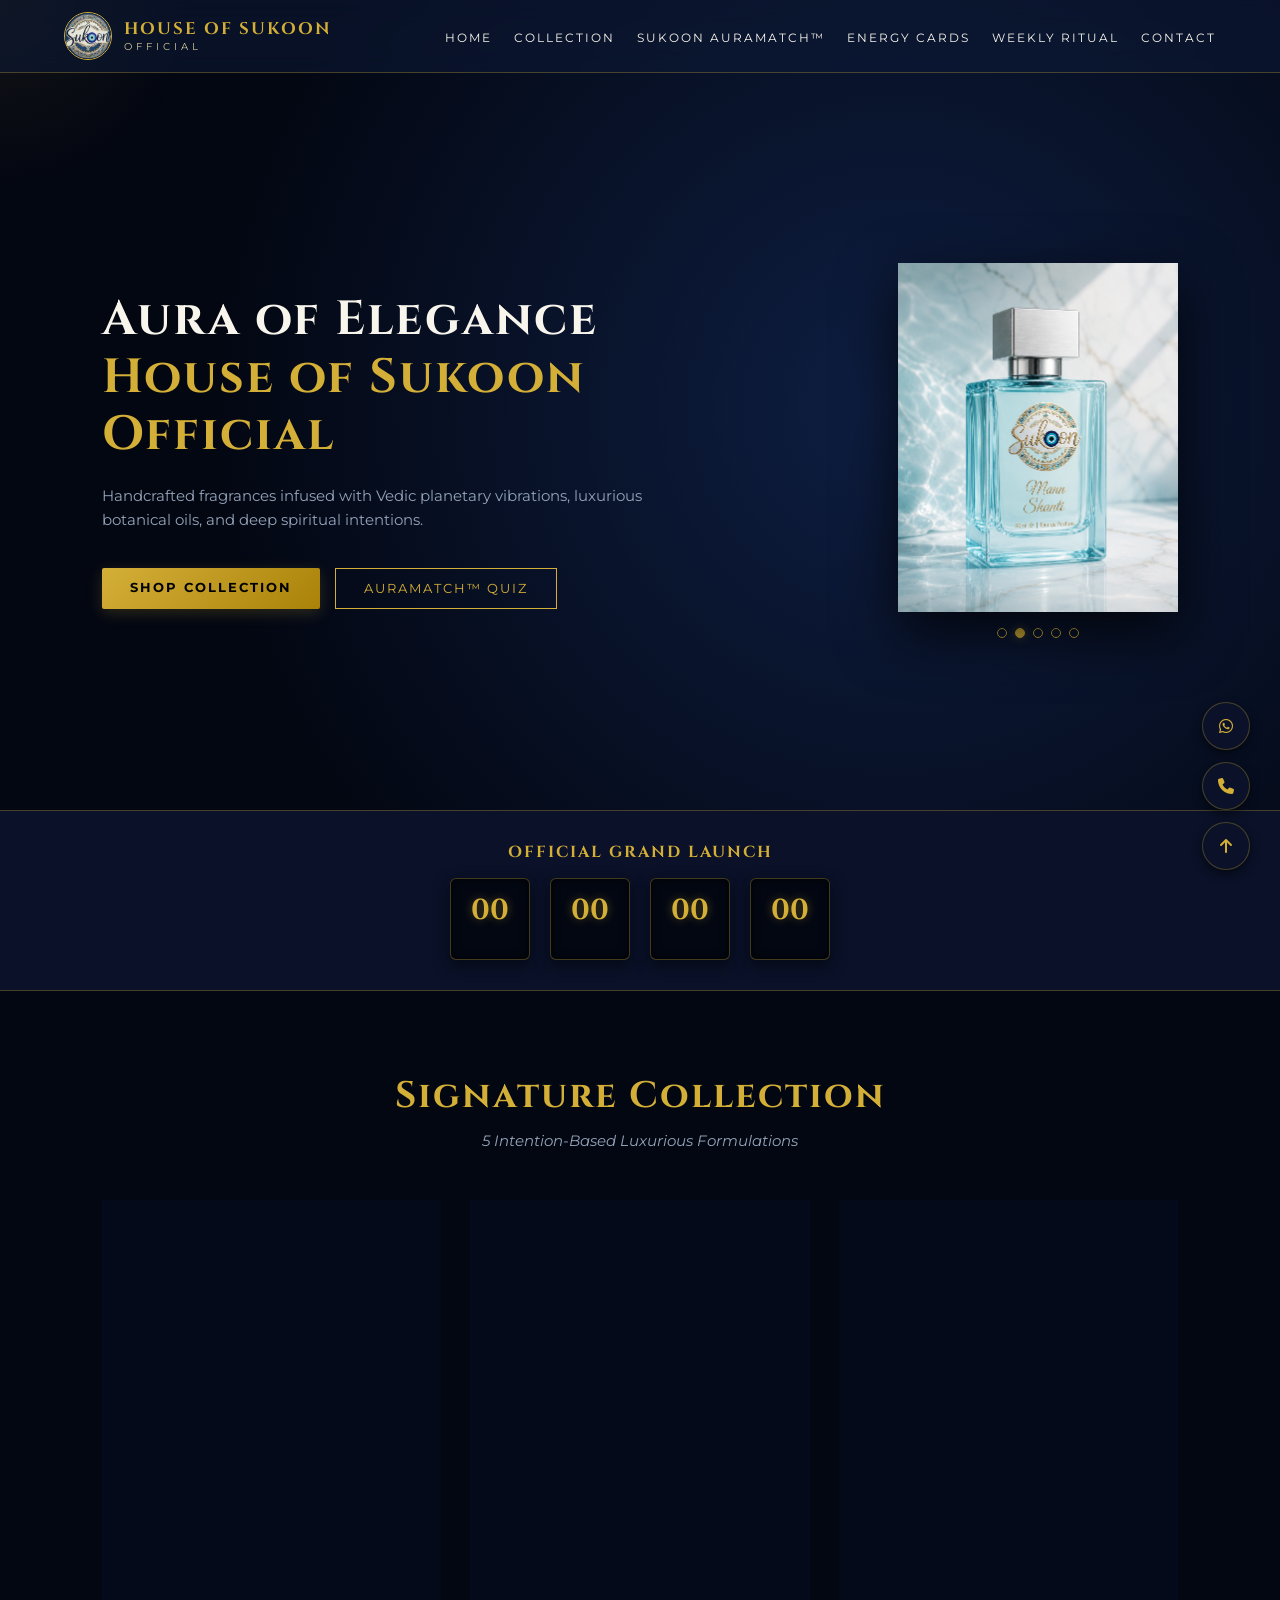
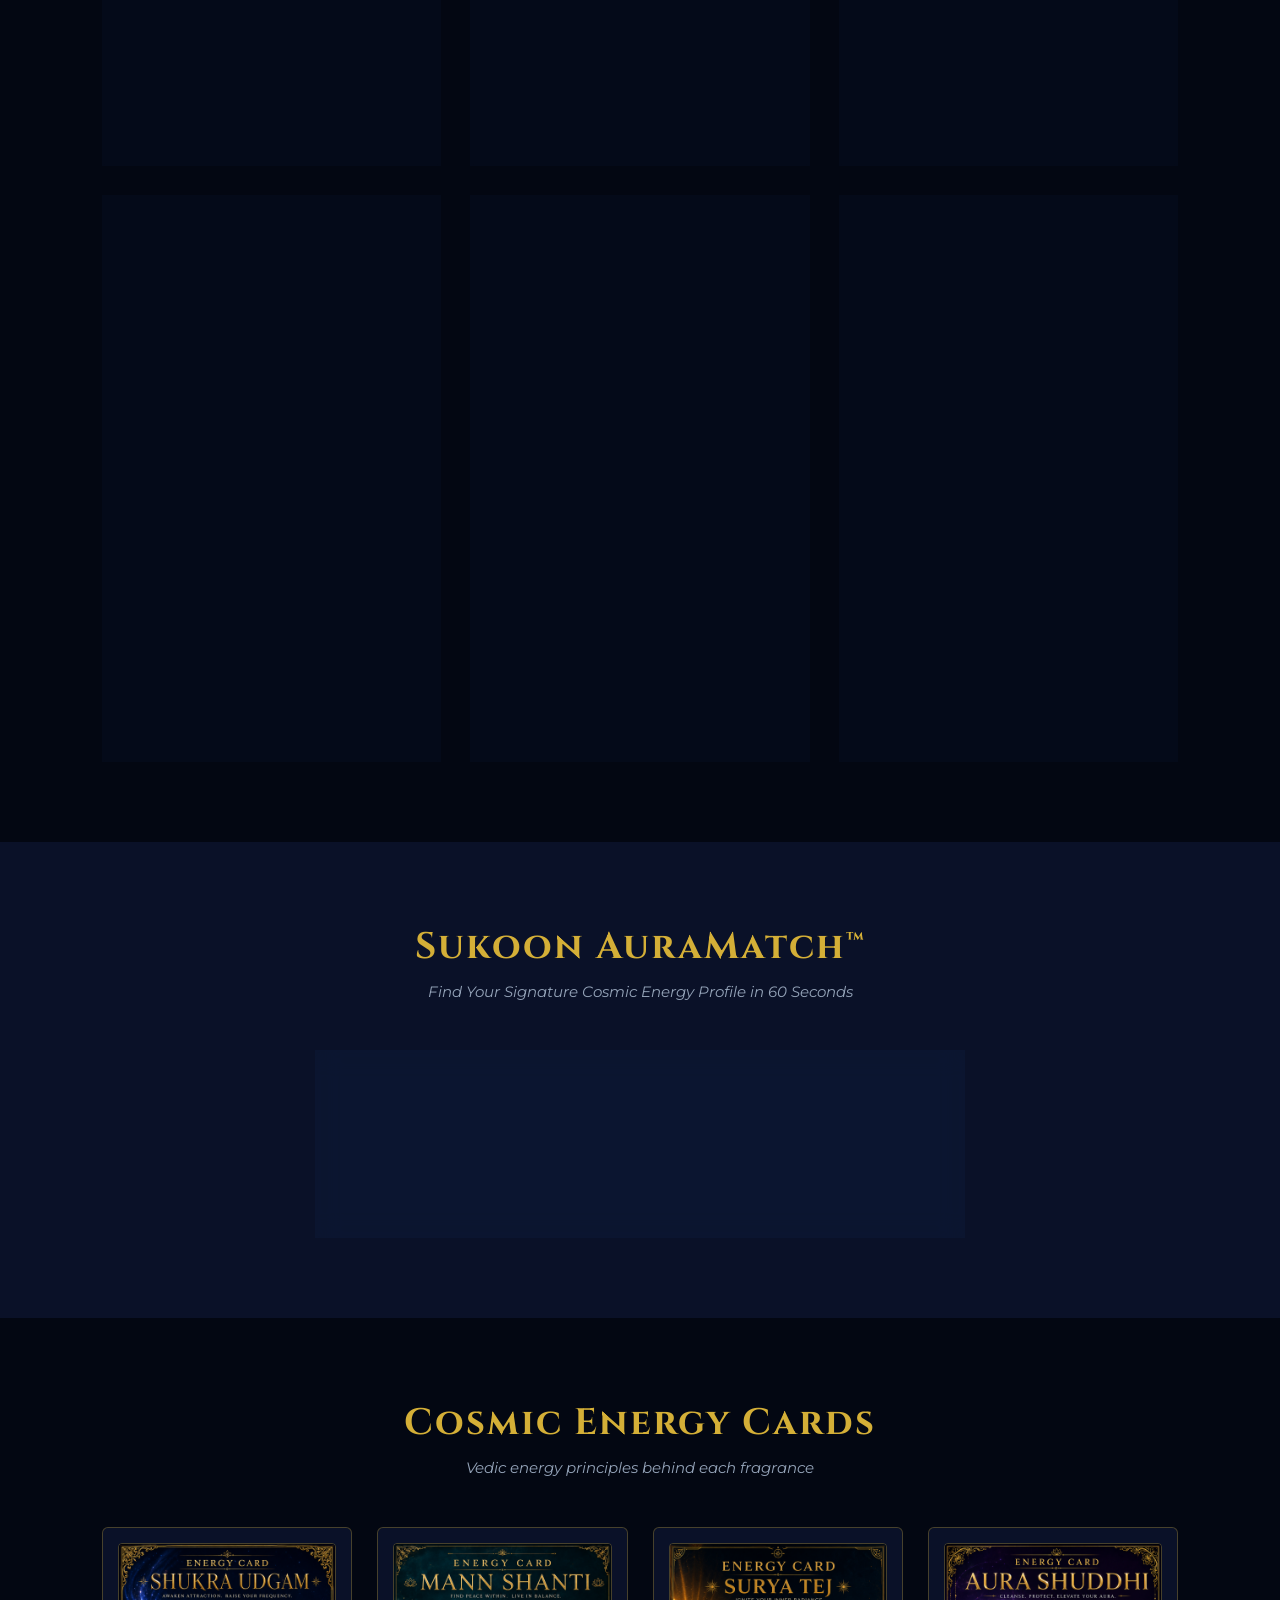
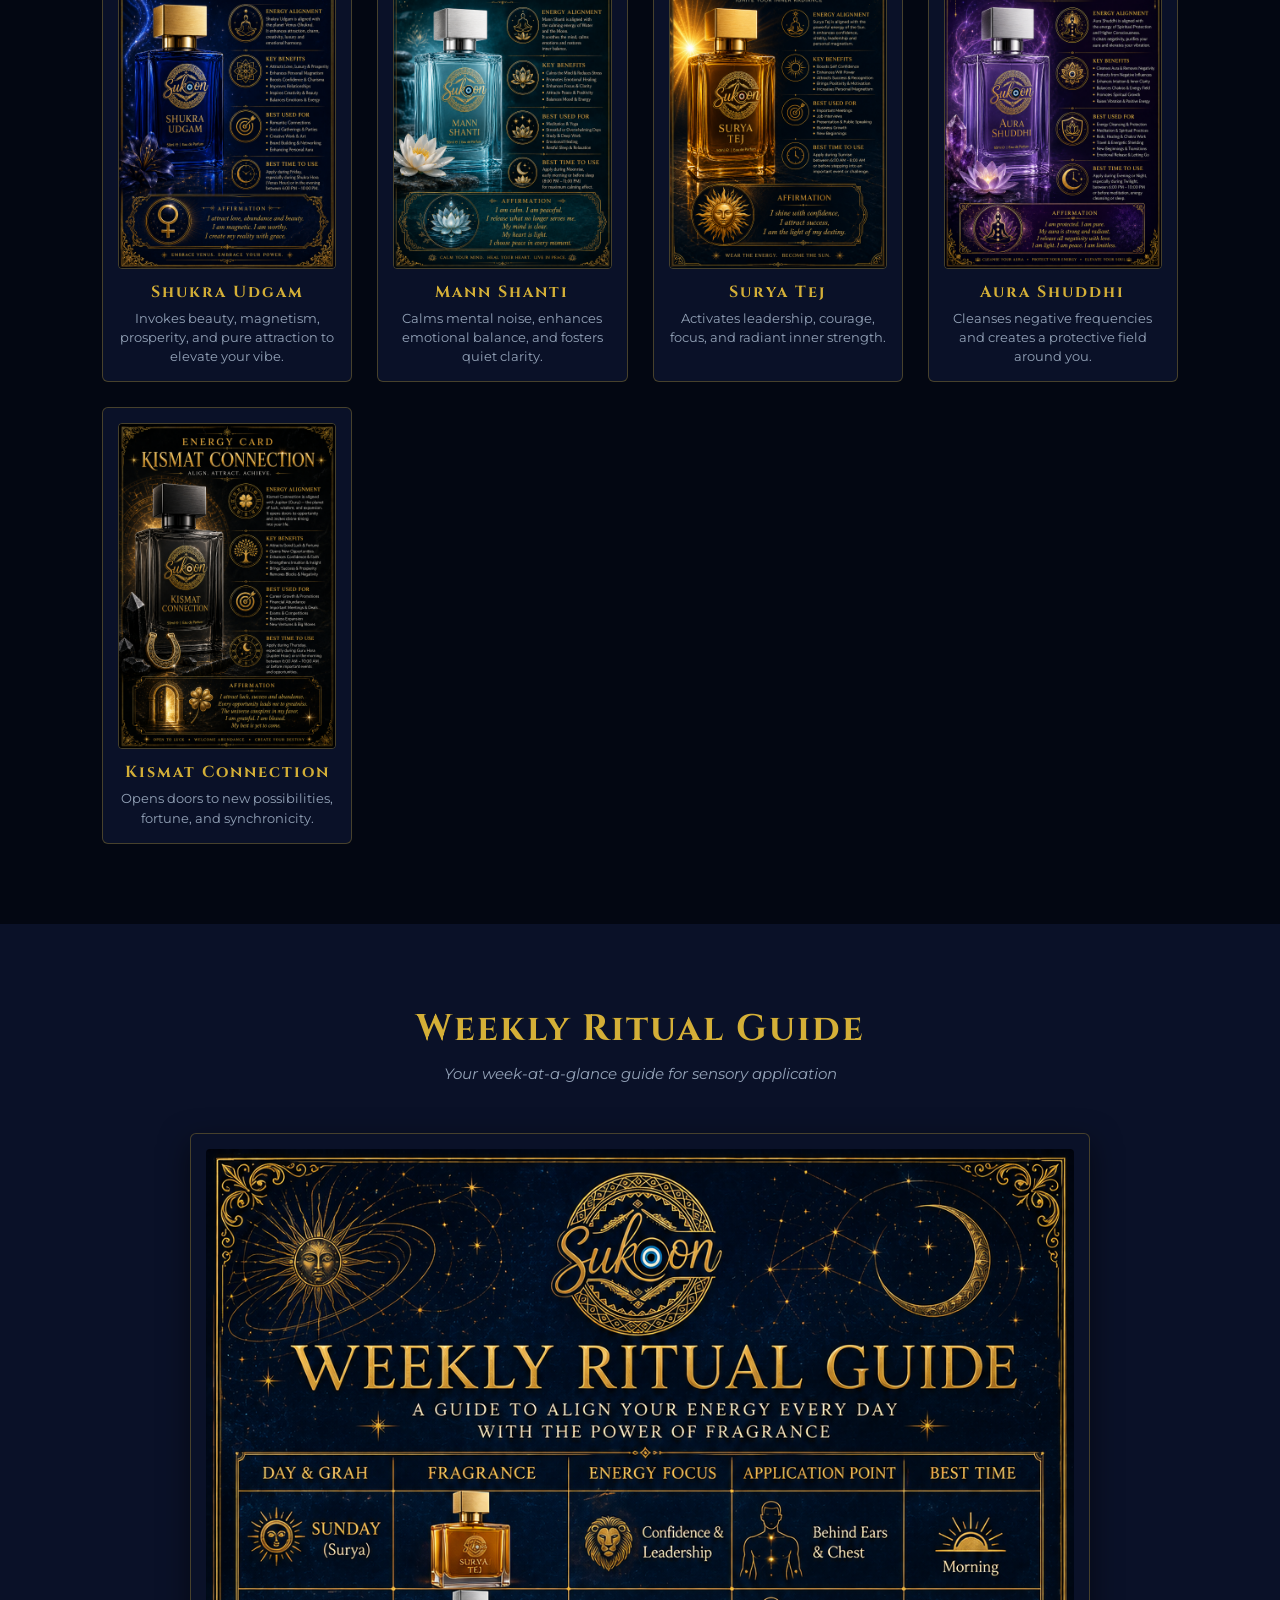
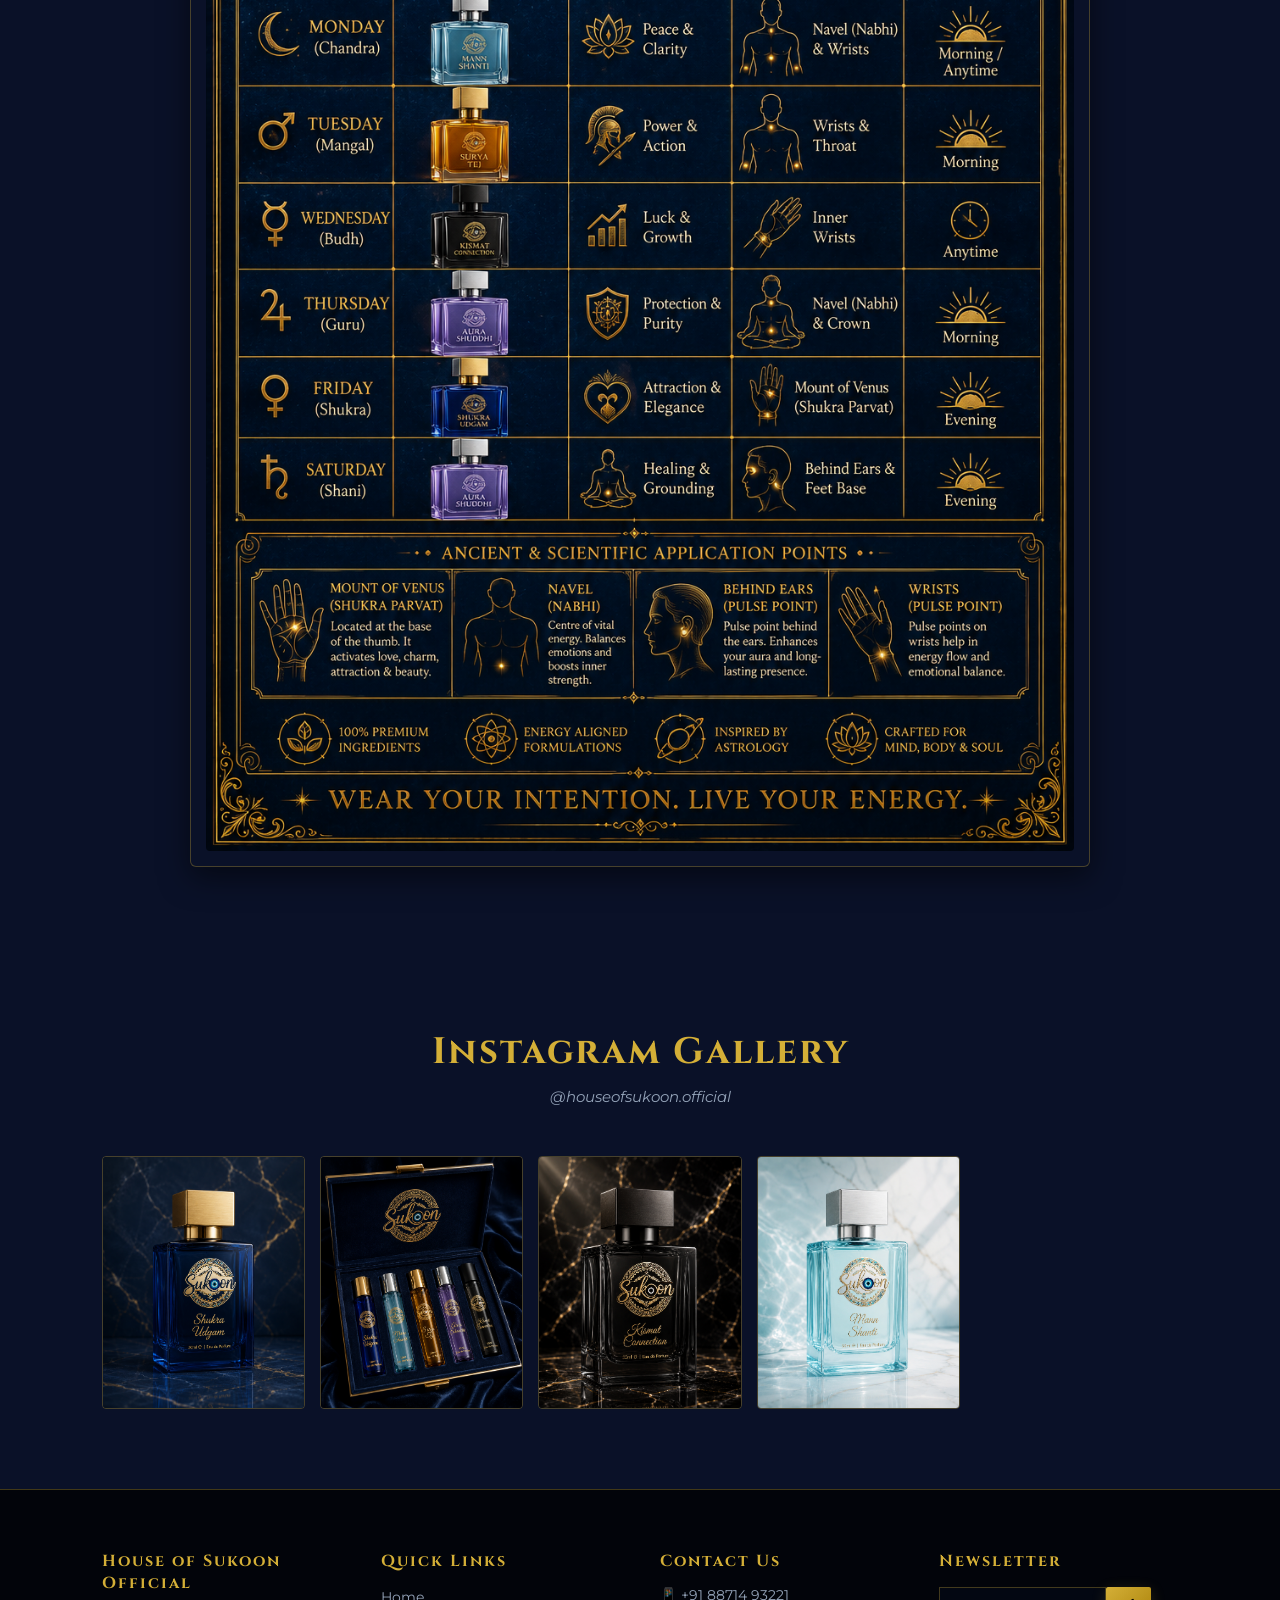
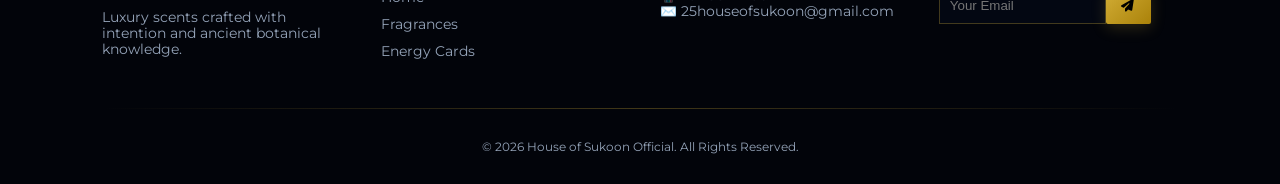
==== index.html @ 83b3a335 "Update fmt.Println output from 'Hello' to 'Goodbye'" ====
<!DOCTYPE html>
<html lang="en">
<head>
    <meta charset="UTF-8">
    <meta name="viewport" content="width=device-width, initial-scale=1.0">
    <title>House of Sukoon Official | Luxury Ancient Perfumery</title>
    
    <!-- SEO & Meta Tags -->
    <meta name="description" content="Discover House of Sukoon Official's luxury handcrafted fragrances inspired by ancient wisdom and planetary energies.">
    <meta name="keywords" content="Luxury Perfume, House of Sukoon Official, Energy Fragrances, Attar, Premium Scents">
    <meta property="og:title" content="House of Sukoon Official | Premium Perfumes">
    <meta property="og:description" content="Elevate your sensory experience with intention-based luxury fragrances.">
    <meta property="og:image" content="logo.jpg">

    <!-- Google Fonts & FontAwesome -->
    <link href="https://fonts.googleapis.com/css2?family=Cinzel:wght@400;600;700;900&family=Montserrat:wght@300;400;500;600;700&display=swap" rel="stylesheet">
    <link rel="stylesheet" href="https://cdnjs.cloudflare.com/ajax/libs/font-awesome/6.4.0/css/all.min.css">

    <style>
        :root {
            --bg-deep: #030712;
            --bg-surface: #0a1128;
            --bg-glass: rgba(14, 26, 56, 0.55);
            --gold-primary: #d4af37;
            --gold-light: #f3e5ab;
            --gold-glow: rgba(212, 175, 55, 0.4);
            --border-gold: rgba(212, 175, 55, 0.3);
            --text-light: #f8f5ec;
            --text-muted: #94a3b8;
        }

        /* Base Settings */
        * { margin: 0; padding: 0; box-sizing: border-box; scroll-behavior: smooth; }

        body {
            background-color: var(--bg-deep);
            color: var(--text-light);
            font-family: 'Montserrat', sans-serif;
            overflow-x: hidden;
        }

        /* Mouse Glow Follower */
        .mouse-glow { position: fixed; width: 400px; height: 400px; background: radial-gradient(circle, rgba(212, 175, 55, 0.08) 0%, transparent 70%); pointer-events: none; transform: translate(-50%, -50%); z-index: 1; }

        /* Scroll Progress Bar */
        #scroll-progress { position: fixed; top: 0; left: 0; height: 3px; background: linear-gradient(90deg, var(--gold-primary), var(--gold-light)); z-index: 10000; width: 0%; }

        /* Typography */
        h1, h2, h3, h4, .serif { font-family: 'Cinzel', serif; letter-spacing: 2px; }

        /* Preloader */
        #loader { position: fixed; inset: 0; background: var(--bg-deep); z-index: 100000; display: flex; flex-direction: column; justify-content: center; align-items: center; transition: opacity 0.8s ease, visibility 0.8s; }
        .loader-spin { width: 60px; height: 60px; border: 2px solid var(--border-gold); border-top: 2px solid var(--gold-primary); border-radius: 50%; animation: spin 1s linear infinite; }
        @keyframes spin { 100% { transform: rotate(360deg); } }

        /* Header & Navigation */
        header { position: fixed; top: 0; width: 100%; z-index: 1000; background: var(--bg-glass); backdrop-filter: blur(12px); border-bottom: 1px solid var(--border-gold); padding: 12px 5%; display: flex; justify-content: space-between; align-items: center; transition: 0.3s; }
        .logo-container { display: flex; align-items: center; gap: 12px; }
        .logo-img { width: 48px; height: 48px; border-radius: 50%; border: 1px solid var(--gold-primary); object-fit: cover; }
        .brand-text-box { display: flex; flex-direction: column; }
        .brand-title { font-size: 1.05rem; color: var(--gold-primary); line-height: 1.1; font-weight: 700; }
        .brand-tag { font-size: 0.6rem; color: var(--gold-light); letter-spacing: 4px; text-transform: uppercase; opacity: 0.85; margin-top: 2px; }
        nav ul { display: flex; list-style: none; gap: 22px; }
        nav a { color: var(--text-light); text-decoration: none; font-size: 0.75rem; text-transform: uppercase; letter-spacing: 2px; transition: 0.3s; }
        nav a:hover { color: var(--gold-primary); text-shadow: 0 0 8px var(--gold-glow); }
        .hamburger { display: none; font-size: 1.5rem; color: var(--gold-primary); cursor: pointer; }

        /* Buttons */
        .btn-gold { background: linear-gradient(135deg, #d4af37 0%, #aa820a 100%); color: #000; padding: 12px 28px; font-size: 0.8rem; font-weight: 700; text-transform: uppercase; letter-spacing: 2px; border: none; border-radius: 2px; cursor: pointer; text-decoration: none; display: inline-block; transition: all 0.4s ease; box-shadow: 0 4px 15px rgba(212, 175, 55, 0.2); }
        .btn-gold:hover { transform: translateY(-3px); box-shadow: 0 6px 20px rgba(212, 175, 55, 0.5); background: linear-gradient(135deg, #f3e5ab 0%, #d4af37 100%); }
        .btn-outline { border: 1px solid var(--gold-primary); color: var(--gold-primary); padding: 12px 28px; font-size: 0.8rem; text-transform: uppercase; letter-spacing: 2px; text-decoration: none; display: inline-block; transition: 0.4s; background: transparent; }
        .btn-outline:hover { background: rgba(212, 175, 55, 0.1); box-shadow: 0 0 15px var(--gold-glow); }

        /* Hero Section */
        .hero { min-height: 90vh; display: flex; align-items: center; justify-content: space-between; padding: 130px 8% 40px; position: relative; background: radial-gradient(circle at 70% 50%, #0e1e42 0%, var(--bg-deep) 70%); overflow: hidden; }
        .hero-content { max-width: 550px; z-index: 2; }
        .hero-title { font-size: 3rem; line-height: 1.2; color: var(--text-light); margin-bottom: 20px; }
        .hero-title span { color: var(--gold-primary); display: block; }
        .hero-subtitle { color: var(--text-muted); margin-bottom: 35px; font-size: 0.95rem; line-height: 1.6; }
        .hero-btns { display: flex; gap: 15px; flex-wrap: wrap; }
        
        .hero-visual { position: relative; z-index: 2; display: flex; flex-direction: column; align-items: center; justify-content: center; }
        .hero-slider-wrapper { position: relative; width: 280px; height: 350px; display: flex; justify-content: center; align-items: center; }
        .hero-slide-img { position: absolute; width: 100%; height: 100%; object-fit: contain; filter: drop-shadow(0 20px 30px rgba(0,0,0,0.8)); opacity: 0; transition: opacity 1s ease-in-out; }
        .hero-slide-img.active { opacity: 1; }
        .slider-dots { display: flex; gap: 8px; margin-top: 15px; }
        .dot { width: 10px; height: 10px; border-radius: 50%; border: 1px solid var(--gold-primary); background: transparent; cursor: pointer; transition: 0.3s; }
        .dot.active { background: var(--gold-primary); box-shadow: 0 0 10px var(--gold-glow); }

        /* 3D Countdown Flip Section */
        .countdown-section { background: var(--bg-surface); border-top: 1px solid var(--border-gold); border-bottom: 1px solid var(--border-gold); padding: 30px 5%; text-align: center; }
        .countdown-container { display: flex; justify-content: center; gap: 20px; margin-top: 15px; perspective: 1000px; }
        
        .flip-card { 
            background: var(--bg-deep); 
            border: 1px solid var(--border-gold); 
            padding: 12px 18px; 
            min-width: 80px; 
            border-radius: 6px; 
            box-shadow: inset 0 0 10px rgba(0,0,0,0.8), 0 5px 15px rgba(0,0,0,0.5);
            position: relative;
            transform-style: preserve-3d;
            transition: transform 0.6s cubic-bezier(0.4, 0.2, 0.2, 1);
        }

        .flip-card.animate-flip {
            animation: flip3D 0.6s ease-in-out;
        }

        @keyframes flip3D {
            0% { transform: rotateX(0deg); }
            50% { transform: rotateX(-90deg); background: var(--bg-glass); }
            100% { transform: rotateX(0deg); }
        }

        .flip-num { font-size: 1.8rem; font-family: 'Cinzel', serif; color: var(--gold-primary); font-weight: 700; text-shadow: 0 0 10px var(--gold-glow); }
        .flip-label { font-size: 0.65rem; text-transform: uppercase; color: var(--text-muted); letter-spacing: 1px; margin-top: 4px; }

        /* Global Sections */
        section { padding: 80px 8%; position: relative; }
        .section-header { text-align: center; margin-bottom: 50px; }
        .section-header h2 { font-size: 2.3rem; color: var(--gold-primary); margin-bottom: 10px; }
        .section-header p { color: var(--text-muted); font-style: italic; font-size: 0.95rem; }

        /* Products Grid */
        .product-grid { display: grid; grid-template-columns: repeat(auto-fit, minmax(280px, 1fr)); gap: 30px; }
        
        .product-card { 
            background: var(--bg-glass); 
            border: 1px solid var(--border-gold); 
            backdrop-filter: blur(8px); 
            padding: 20px; 
            border-radius: 6px; 
            position: relative; 
            transition: all 0.3s ease; 
            display: flex;
            flex-direction: column;
            justify-content: space-between;
        }

        .product-card:hover { transform: translateY(-5px); border-color: var(--gold-primary); box-shadow: 0 10px 25px rgba(0,0,0,0.5); }
        .product-badge { position: absolute; top: 15px; left: 15px; background: var(--gold-primary); color: #000; font-size: 0.65rem; font-weight: 700; padding: 3px 8px; text-transform: uppercase; z-index: 3; border-radius: 2px; }
        .wishlist-btn { position: absolute; top: 15px; right: 15px; color: var(--text-muted); cursor: pointer; z-index: 3; transition: 0.3s; }
        .wishlist-btn.active, .wishlist-btn:hover { color: #e11d48; }
        
        .p-img-box { 
            width: 100%; 
            margin-bottom: 15px; 
            border: 1px solid rgba(212, 175, 55, 0.2); 
            border-radius: 4px;
            background: rgba(3, 7, 18, 0.6);
            padding: 10px;
            text-align: center;
        }
        
        .p-img-box img { 
            width: 100%; 
            max-width: 100%;
            height: auto; 
            display: block;
            border-radius: 2px;
        }
        
        .product-info-box { flex-grow: 1; display: flex; flex-direction: column; }
        .product-card h3 { font-size: 1.1rem; color: var(--gold-primary); margin-bottom: 5px; }
        .product-card .desc { font-size: 0.8rem; color: var(--text-muted); margin-bottom: 15px; }
        
        .price-row { display: flex; justify-content: space-between; align-items: center; margin-top: auto; padding-top: 10px; }
        .price { font-size: 1.2rem; font-weight: 700; color: #fff; }

        /* Quick View Button */
        .btn-quick-view { display: block; width: 100%; text-align: center; padding: 10px; background: transparent; border: 1px solid var(--gold-primary); color: var(--gold-primary); font-size: 0.75rem; text-transform: uppercase; letter-spacing: 2px; cursor: pointer; transition: 0.4s; margin-top: 15px; }
        .btn-quick-view:hover { background: rgba(212, 175, 55, 0.15); }

        /* Sukoon AuraMatch Quiz */
        .auramatch-card { max-width: 650px; margin: 0 auto; background: var(--bg-glass); border: 1px solid var(--border-gold); padding: 35px; border-radius: 8px; text-align: center; backdrop-filter: blur(12px); }
        .quiz-step { display: none; text-align: left; }
        .quiz-step.active { display: block; }
        .quiz-input { width: 100%; padding: 14px; background: var(--bg-deep); border: 1px solid var(--border-gold); color: #fff; border-radius: 4px; margin-top: 10px; margin-bottom: 20px; font-size: 0.9rem; outline: none; }
        .quiz-option-grid { display: grid; grid-template-columns: repeat(auto-fit, minmax(180px, 1fr)); gap: 12px; margin-top: 15px; }
        .quiz-opt-btn { padding: 14px; background: var(--bg-surface); border: 1px solid var(--border-gold); color: var(--text-light); text-align: center; cursor: pointer; transition: 0.3s; font-size: 0.85rem; border-radius: 4px; }
        .quiz-opt-btn:hover { border-color: var(--gold-primary); background: rgba(212, 175, 55, 0.2); }
        
        .analysis-box { display: flex; flex-direction: column; align-items: center; justify-content: center; padding: 40px 0; }
        .pulse-orb { width: 80px; height: 80px; border-radius: 50%; background: radial-gradient(circle, var(--gold-primary) 0%, transparent 70%); animation: pulse 1.5s infinite; margin-bottom: 20px; }
        @keyframes pulse { 0% { transform: scale(0.8); opacity: 0.5; } 50% { transform: scale(1.2); opacity: 1; } 100% { transform: scale(0.8); opacity: 0.5; } }

        .identity-result-card { border: 1px solid var(--gold-primary); background: linear-gradient(145deg, #0a1128, #030712); padding: 30px; border-radius: 8px; text-align: center; margin-top: 20px; }
        .identity-tag { display: inline-block; background: var(--gold-primary); color: #000; font-weight: 700; font-size: 0.7rem; padding: 4px 12px; text-transform: uppercase; letter-spacing: 2px; margin-bottom: 15px; border-radius: 20px; }
        .match-score { color: #10b981; font-weight: 700; font-size: 1.1rem; margin: 10px 0; }
        .coupon-box { border: 1px dashed var(--gold-primary); background: rgba(212, 175, 55, 0.1); padding: 10px 20px; border-radius: 4px; display: inline-block; margin: 15px 0; color: var(--gold-light); font-weight: 700; letter-spacing: 3px; }

        /* Cosmic Energy Cards Grid */
        .energy-grid { display: grid; grid-template-columns: repeat(auto-fit, minmax(220px, 1fr)); gap: 25px; }
        .energy-card-box { background: var(--bg-surface); border: 1px solid var(--border-gold); padding: 15px; border-radius: 6px; text-align: center; transition: 0.3s; }
        .energy-card-box:hover { border-color: var(--gold-primary); transform: translateY(-5px); box-shadow: 0 10px 20px rgba(0,0,0,0.6); }
        .energy-card-box img { width: 100%; height: auto; border-radius: 4px; margin-bottom: 12px; display: block; border: 1px solid var(--border-gold); }
        .energy-card-box h4 { color: var(--gold-primary); margin-bottom: 6px; font-size: 1rem; }
        .energy-card-box p { font-size: 0.8rem; color: var(--text-muted); line-height: 1.5; }

        /* Weekly Ritual Section */
        .single-ritual-container { max-width: 900px; margin: 0 auto; text-align: center; }
        .ritual-image-box { width: 100%; border: 1px solid var(--border-gold); background: var(--bg-surface); padding: 15px; border-radius: 6px; box-shadow: 0 10px 30px rgba(0,0,0,0.5); }
        .ritual-image-box img { width: 100%; height: auto; display: block; border-radius: 4px; }

        /* Instagram Gallery */
        .insta-masonry { display: grid; grid-template-columns: repeat(auto-fill, minmax(200px, 1fr)); gap: 15px; }
        .insta-item { position: relative; overflow: hidden; border: 1px solid var(--border-gold); border-radius: 4px; }
        .insta-item img { width: 100%; height: auto; display: block; transition: 0.5s; }
        .insta-overlay { position: absolute; inset: 0; background: rgba(7, 13, 30, 0.7); display: flex; justify-content: center; align-items: center; opacity: 0; transition: 0.3s; color: var(--gold-primary); font-size: 1.5rem; }
        .insta-item:hover .insta-overlay { opacity: 1; }

        /* Quick View Modal POPUP */
        .quick-view-modal { position: fixed; inset: 0; background: rgba(0,0,0,0.85); z-index: 20000; display: flex; justify-content: center; align-items: center; opacity: 0; pointer-events: none; transition: 0.4s; visibility: hidden; }
        .quick-view-modal.active { opacity: 1; pointer-events: auto; visibility: visible; }
        
        .qv-modal-content {
            background: var(--bg-surface);
            border: 1px solid var(--border-gold);
            width: 90%;
            max-width: 800px;
            max-height: 85vh;
            position: relative;
            display: flex;
            gap: 20px;
            padding: 30px;
            overflow-y: auto;
            border-radius: 6px;
        }
        .qv-modal-close { position: absolute; top: 15px; right: 15px; color: var(--gold-primary); cursor: pointer; font-size: 1.5rem; z-index: 10; }

        .qv-media-side { flex: 0 0 45%; }
        .qv-main-img { width: 100%; height: auto; border-radius: 4px; border: 1px solid var(--border-gold); }

        .qv-details-side { flex: 1; display: flex; flex-direction: column; gap: 12px; }
        .qv-title { font-size: 1.6rem; color: var(--gold-primary); }
        .qv-subtitle { font-size: 0.8rem; text-transform: uppercase; letter-spacing: 2px; color: var(--text-muted); }
        .qv-price { font-size: 1.4rem; font-weight: 700; color: #fff; }
        .qv-desc { font-size: 0.85rem; line-height: 1.6; color: var(--text-muted); }

        .qv-notes-box { border: 1px solid var(--border-gold); background: rgba(3, 7, 18, 0.5); padding: 12px; border-radius: 4px; }
        .qv-notes-title { font-size: 0.8rem; text-transform: uppercase; color: var(--gold-light); letter-spacing: 1px; margin-bottom: 8px; }
        .qv-notes-list { list-style: none; display: flex; flex-direction: column; gap: 6px; }
        .qv-notes-list li { font-size: 0.8rem; color: var(--text-muted); }
        .qv-notes-list li strong { color: var(--gold-primary); }

        /* Floating Quick Action Buttons */
        .floating-actions { position: fixed; bottom: 30px; right: 30px; display: flex; flex-direction: column; gap: 12px; z-index: 999; }
        .float-btn { width: 48px; height: 48px; border-radius: 50%; background: var(--bg-surface); border: 1px solid var(--border-gold); color: var(--gold-primary); display: flex; justify-content: center; align-items: center; text-decoration: none; box-shadow: 0 4px 10px rgba(0,0,0,0.5); transition: 0.3s; }
        .float-btn:hover { background: var(--gold-primary); color: #000; }

        /* Footer */
        footer { background: #02040a; border-top: 1px solid var(--border-gold); padding: 60px 8% 30px; }
        .footer-grid { display: grid; grid-template-columns: repeat(auto-fit, minmax(200px, 1fr)); gap: 40px; margin-bottom: 40px; }
        .footer-col h4 { color: var(--gold-primary); margin-bottom: 15px; font-size: 1rem; }
        .footer-col ul { list-style: none; }
        .footer-col li { margin-bottom: 8px; }
        .footer-col a { color: var(--text-muted); text-decoration: none; font-size: 0.85rem; transition: 0.3s; }
        .footer-col a:hover { color: var(--gold-primary); }
        .newsletter-box { display: flex; margin-top: 15px; }
        .newsletter-box input { padding: 10px; background: var(--bg-deep); border: 1px solid var(--border-gold); color: #fff; outline: none; width: 70%; }
        .gold-divider { height: 1px; background: linear-gradient(90deg, transparent, var(--border-gold), transparent); margin: 30px 0; }

        /* Mobile Adjustments */
        @media (max-width: 768px) {
            .hamburger { display: block; }
            nav ul { position: fixed; top: 70px; right: -100%; width: 70%; height: 100vh; background: var(--bg-surface); flex-direction: column; padding: 40px; transition: 0.4s; border-left: 1px solid var(--border-gold); }
            nav ul.active { right: 0; }
            .hero { flex-direction: column; text-align: center; padding-top: 120px; }
            .hero-title { font-size: 2.2rem; }
            .hero-slider-wrapper { width: 220px; height: 280px; margin-top: 25px; }
            .hero-btns { justify-content: center; }
            .qv-modal-content { flex-direction: column; padding: 20px; }
            .qv-media-side { flex: 1; }
        }
    </style>
</head>
<body>

    <!-- Scroll Progress Bar -->
    <div id="scroll-progress"></div>

    <!-- Mouse Glow Effect -->
    <div class="mouse-glow" id="mouseGlow"></div>

    <!-- Preloader -->
    <div id="loader">
        <div class="loader-spin"></div>
        <p class="serif" style="margin-top: 20px; color: var(--gold-primary); letter-spacing: 3px;">HOUSE OF SUKOON OFFICIAL</p>
    </div>

    <!-- Header Navigation -->
    <header>
        <div class="logo-container">
            <img src="logo.jpg" alt="House of Sukoon Official Logo" class="logo-img" onerror="this.style.display='none'">
            <div class="brand-text-box">
                <span class="serif brand-title">HOUSE OF SUKOON</span>
                <span class="brand-tag">OFFICIAL</span>
            </div>
        </div>
        <nav>
            <ul id="navLinks">
                <li><a href="#hero">Home</a></li>
                <li><a href="#products">Collection</a></li>
                <li><a href="#auramatch">Sukoon AuraMatch™</a></li>
                <li><a href="#energy">Energy Cards</a></li>
                <li><a href="#rituals">Weekly Ritual</a></li>
                <li><a href="#contact">Contact</a></li>
            </ul>
        </nav>
        <div class="hamburger" id="menuToggle"><i class="fas fa-bars"></i></div>
    </header>

    <!-- Hero Section -->
    <section id="hero" class="hero">
        <div class="hero-content">
            <h1 class="hero-title">Aura of Elegance <span>House of Sukoon Official</span></h1>
            <p class="hero-subtitle">Handcrafted fragrances infused with Vedic planetary vibrations, luxurious botanical oils, and deep spiritual intentions.</p>
            <div class="hero-btns">
                <a href="#products" class="btn-gold">Shop Collection</a>
                <a href="#auramatch" class="btn-outline">AuraMatch™ Quiz</a>
            </div>
        </div>

        <!-- Hero Automatic Slider -->
        <div class="hero-visual">
            <div class="hero-slider-wrapper">
                <img src="shukra.jpg" alt="Shukra Udgam" class="hero-slide-img active">
                <img src="mann.jpg" alt="Mann Shanti" class="hero-slide-img">
                <img src="surya.jpg" alt="Surya Tej" class="hero-slide-img">
                <img src="aura.jpg" alt="Aura Shuddhi" class="hero-slide-img">
                <img src="kismat.jpg" alt="Kismat Connection" class="hero-slide-img">
            </div>
            <div class="slider-dots">
                <span class="dot active" onclick="setSlide(0)"></span>
                <span class="dot" onclick="setSlide(1)"></span>
                <span class="dot" onclick="setSlide(2)"></span>
                <span class="dot" onclick="setSlide(3)"></span>
                <span class="dot" onclick="setSlide(4)"></span>
            </div>
        </div>
    </section>

    <!-- Launch 3D Flip Countdown -->
    <div class="countdown-section">
        <h3 class="serif" style="color: var(--gold-primary); font-size: 1rem;">OFFICIAL GRAND LAUNCH</h3>
        <div class="countdown-container">
            <div class="flip-card" id="card-d"><div class="flip-num" id="d">00</div><div class="flip-label">Days</div></div>
            <div class="flip-card" id="card-h"><div class="flip-num" id="h">00</div><div class="flip-label">Hours</div></div>
            <div class="flip-card" id="card-m"><div class="flip-num" id="m">00</div><div class="flip-label">Mins</div></div>
            <div class="flip-card" id="card-s"><div class="flip-num" id="s">00</div><div class="flip-label">Secs</div></div>
        </div>
    </div>

    <!-- Products Collection -->
    <section id="products">
        <div class="section-header">
            <h2>Signature Collection</h2>
            <p>5 Intention-Based Luxurious Formulations</p>
        </div>
        <div class="product-grid">

            <!-- Discovery Pack Product Card -->
            <div class="product-card">
                <span class="product-badge">Premium</span>
                <i class="far fa-heart wishlist-btn" onclick="toggleWishlist(this)"></i>
                <div class="p-img-box">
                    <img src="discoverpack.jpg" alt="Discovery Pack" loading="lazy" onerror="this.onerror=null; this.src='discoverpack.png';">
                </div>
                <div class="product-info-box">
                    <h3>Discovery Pack</h3>
                    <p class="desc">5 x 10ml Energy Editions Set</p>
                    <div class="price-row">
                        <span class="price">₹1,999</span>
                    </div>
                </div>
                <button class="btn-quick-view" onclick="openPopup('Discovery Pack')">View Details</button>
            </div>

            <!-- Shukra Udgam -->
            <div class="product-card">
                <i class="far fa-heart wishlist-btn" onclick="toggleWishlist(this)"></i>
                <div class="p-img-box">
                    <img src="shukra.jpg" alt="Shukra Udgam" loading="lazy">
                </div>
                <div class="product-info-box">
                    <h3>Shukra Udgam</h3>
                    <p class="desc">Attraction • Elegance • Prosperity</p>
                    <div class="price-row">
                        <span class="price">₹1,099</span>
                    </div>
                </div>
                <button class="btn-quick-view" onclick="openPopup('Shukra Udgam')">View Details</button>
            </div>

            <!-- Mann Shanti -->
            <div class="product-card">
                <i class="far fa-heart wishlist-btn" onclick="toggleWishlist(this)"></i>
                <div class="p-img-box">
                    <img src="mann.jpg" alt="Mann Shanti" loading="lazy">
                </div>
                <div class="product-info-box">
                    <h3>Mann Shanti</h3>
                    <p class="desc">Peace • Clarity • Calmness</p>
                    <div class="price-row">
                        <span class="price">₹1,099</span>
                    </div>
                </div>
                <button class="btn-quick-view" onclick="openPopup('Mann Shanti')">View Details</button>
            </div>

            <!-- Surya Tej -->
            <div class="product-card">
                <i class="far fa-heart wishlist-btn" onclick="toggleWishlist(this)"></i>
                <div class="p-img-box">
                    <img src="surya.jpg" alt="Surya Tej" loading="lazy">
                </div>
                <div class="product-info-box">
                    <h3>Surya Tej</h3>
                    <p class="desc">Confidence • Success • Leadership</p>
                    <div class="price-row">
                        <span class="price">₹1,099</span>
                    </div>
                </div>
                <button class="btn-quick-view" onclick="openPopup('Surya Tej')">View Details</button>
            </div>

            <!-- Aura Shuddhi -->
            <div class="product-card">
                <i class="far fa-heart wishlist-btn" onclick="toggleWishlist(this)"></i>
                <div class="p-img-box">
                    <img src="aura.jpg" alt="Aura Shuddhi" loading="lazy">
                </div>
                <div class="product-info-box">
                    <h3>Aura Shuddhi</h3>
                    <p class="desc">Protection • Balance • Energy</p>
                    <div class="price-row">
                        <span class="price">₹1,099</span>
                    </div>
                </div>
                <button class="btn-quick-view" onclick="openPopup('Aura Shuddhi')">View Details</button>
            </div>

            <!-- Kismat Connection -->
            <div class="product-card">
                <i class="far fa-heart wishlist-btn" onclick="toggleWishlist(this)"></i>
                <div class="p-img-box">
                    <img src="kismat.jpg" alt="Kismat Connection" loading="lazy">
                </div>
                <div class="product-info-box">
                    <h3>Kismat Connection</h3>
                    <p class="desc">Growth • Opportunity • Expansion</p>
                    <div class="price-row">
                        <span class="price">₹1,099</span>
                    </div>
                </div>
                <button class="btn-quick-view" onclick="openPopup('Kismat Connection')">View Details</button>
            </div>

        </div>
    </section>

    <!-- Sukoon AuraMatch Quiz Section -->
    <section id="auramatch" style="background: var(--bg-surface);">
        <div class="section-header">
            <h2>Sukoon AuraMatch™</h2>
            <p>Find Your Signature Cosmic Energy Profile in 60 Seconds</p>
        </div>

        <div class="auramatch-card">
            <div class="quiz-step active" id="step-1">
                <h3 class="serif" style="color: var(--gold-primary); text-align: center; margin-bottom: 10px;">Find Your Signature Sukoon Fragrance</h3>
                <p style="color: var(--text-muted); text-align: center; font-size: 0.85rem; margin-bottom: 25px;">Luxury recommendation based on your personality, energy goals, and lifestyle.</p>
                <div style="text-align: center;">
                    <button class="btn-gold" onclick="nextStep(2)">Start Quiz</button>
                </div>
            </div>

            <div class="quiz-step" id="step-2">
                <h3 class="serif" style="color: var(--gold-primary); margin-bottom: 15px;">Enter Your Details</h3>
                <input type="text" id="custName" class="quiz-input" placeholder="Full Name" required>
                <input type="tel" id="custPhone" class="quiz-input" placeholder="Mobile Number" required>
                <button class="btn-gold" style="width: 100%;" onclick="nextStep(3)">Continue</button>
            </div>

            <div class="quiz-step" id="step-3">
                <h4 style="color: var(--gold-light);">1. Aapko kis type ki smell sabse zyada pasand hai?</h4>
                <div class="quiz-option-grid">
                    <button class="quiz-opt-btn" onclick="selectAnswer('smell', 'Fresh', 4)">🌿 Fresh & Oceanic</button>
                    <button class="quiz-opt-btn" onclick="selectAnswer('smell', 'Sweet', 4)">🌸 Sweet & Floral</button>
                    <button class="quiz-opt-btn" onclick="selectAnswer('smell', 'Woody', 4)">🪵 Woody & Earthy</button>
                    <button class="quiz-opt-btn" onclick="selectAnswer('smell', 'Strong', 4)">🔥 Strong & Spicy</button>
                </div>
            </div>

            <div class="quiz-step" id="step-4">
                <h4 style="color: var(--gold-light);">2. Aap perfume kab sabse zyada use karte hain?</h4>
                <div class="quiz-option-grid">
                    <button class="quiz-opt-btn" onclick="selectAnswer('occasion', 'Office', 5)">💼 Office / Business</button>
                    <button class="quiz-opt-btn" onclick="selectAnswer('occasion', 'Party', 5)">🎉 Parties & Events</button>
                    <button class="quiz-opt-btn" onclick="selectAnswer('occasion', 'Date', 5)">❤️ Date Nights</button>
                    <button class="quiz-opt-btn" onclick="selectAnswer('occasion', 'Daily', 5)">✨ Daily Ritual</button>
                </div>
            </div>

            <div class="quiz-step" id="step-5">
                <h4 style="color: var(--gold-light);">3. Aapki personality kisse sabse match karti hai?</h4>
                <div class="quiz-option-grid">
                    <button class="quiz-opt-btn" onclick="selectAnswer('persona', 'Leader', 6)">👑 Leader / Confident</button>
                    <button class="quiz-opt-btn" onclick="selectAnswer('persona', 'Romantic', 6)">🌸 Romantic / Charming</button>
                    <button class="quiz-opt-btn" onclick="selectAnswer('persona', 'Calm', 6)">🧘 Calm / Peaceful</button>
                    <button class="quiz-opt-btn" onclick="selectAnswer('persona', 'Protective', 6)">🛡️ Focused / Mystic</button>
                </div>
            </div>

            <div class="quiz-step" id="step-6">
                <h4 style="color: var(--gold-light);">4. Aapko kis color aura ki attraction mehsoos hoti hai?</h4>
                <div class="quiz-option-grid">
                    <button class="quiz-opt-btn" onclick="selectAnswer('color', 'Golden', 7)">✨ Royal Gold</button>
                    <button class="quiz-opt-btn" onclick="selectAnswer('color', 'Blue', 7)">🌊 Calm Oceanic Blue</button>
                    <button class="quiz-opt-btn" onclick="selectAnswer('color', 'Purple', 7)">🔮 Cosmic Purple</button>
                    <button class="quiz-opt-btn" onclick="selectAnswer('color', 'Black', 7)">🖤 Deep Mystic Black</button>
                </div>
            </div>

            <div class="quiz-step" id="step-7">
                <div class="analysis-box">
                    <div class="pulse-orb"></div>
                    <h3 class="serif" style="color: var(--gold-primary);">Analyzing Your Energy...</h3>
                    <p style="color: var(--text-muted); font-size: 0.85rem; margin-top: 10px;" id="analysisText">Matching Notes with Planetary Vibrations...</p>
                </div>
            </div>

            <div class="quiz-step" id="step-8">
                <div class="identity-result-card">
                    <span class="identity-tag" id="identityTitle">👑 THE LEADER</span>
                    <h2 class="serif" id="matchedPerfume" style="color: #fff; font-size: 1.8rem;">SURYA TEJ</h2>
                    <div class="match-score">✨ 95% Compatibility Match</div>
                    <p id="matchedDesc" style="color: var(--text-muted); font-size: 0.85rem; margin: 10px 0;">Boosts leadership qualities, courage, and radiant willpower.</p>
                    
                    <div class="coupon-box">
                        UNLOCKED 10% OFF: <span>SUKOON10</span>
                    </div>

                    <div style="display: flex; gap: 10px; justify-content: center; flex-wrap: wrap; margin-top: 15px;">
                        <button class="btn-gold" id="btnOrderDirect">Order Now On WhatsApp</button>
                        <button class="btn-outline" onclick="resetAuraQuiz()">Take Quiz Again</button>
                    </div>
                </div>
            </div>
        </div>
    </section>

    <!-- Cosmic Energy Cards Section -->
    <section id="energy">
        <div class="section-header">
            <h2>Cosmic Energy Cards</h2>
            <p>Vedic energy principles behind each fragrance</p>
        </div>
        <div class="energy-grid">
            <div class="energy-card-box">
                <img src="card-shukra.jpg" alt="Shukra Energy Card" onerror="this.onerror=null; this.src='card-shukra.png';">
                <h4 class="serif">Shukra Udgam</h4>
                <p>Invokes beauty, magnetism, prosperity, and pure attraction to elevate your vibe.</p>
            </div>
            <div class="energy-card-box">
                <img src="card-mann.jpg" alt="Mann Shanti Energy Card" onerror="this.onerror=null; this.src='card-mann.png';">
                <h4 class="serif">Mann Shanti</h4>
                <p>Calms mental noise, enhances emotional balance, and fosters quiet clarity.</p>
            </div>
            <div class="energy-card-box">
                <img src="card-surya.jpg" alt="Surya Tej Energy Card" onerror="this.onerror=null; this.src='card-surya.png';">
                <h4 class="serif">Surya Tej</h4>
                <p>Activates leadership, courage, focus, and radiant inner strength.</p>
            </div>
            <div class="energy-card-box">
                <img src="card-aura.jpg" alt="Aura Shuddhi Energy Card" onerror="this.onerror=null; this.src='card-aura.png';">
                <h4 class="serif">Aura Shuddhi</h4>
                <p>Cleanses negative frequencies and creates a protective field around you.</p>
            </div>
            <div class="energy-card-box">
                <img src="card-kismat.jpg" alt="Kismat Connection Energy Card" onerror="this.onerror=null; this.src='card-kismat.png';">
                <h4 class="serif">Kismat Connection</h4>
                <p>Opens doors to new possibilities, fortune, and synchronicity.</p>
            </div>
        </div>
    </section>

    <!-- Weekly Ritual Guide Section -->
    <section id="rituals" style="background: var(--bg-surface);">
        <div class="section-header">
            <h2>Weekly Ritual Guide</h2>
            <p>Your week-at-a-glance guide for sensory application</p>
        </div>
        <div class="single-ritual-container">
            <div class="ritual-image-box">
                <img src="weekly-ritual.jpg" alt="Weekly Ritual Guide Infographic" loading="lazy" onerror="this.onerror=null; this.src='weekly-ritual.png';">
            </div>
        </div>
    </section>

    <!-- Instagram Gallery -->
    <section style="background: var(--bg-surface);">
        <div class="section-header">
            <h2>Instagram Gallery</h2>
            <p>@houseofsukoon.official</p>
        </div>
        <div class="insta-masonry">
            <div class="insta-item"><img src="shukra.jpg" alt="Insta Post 1"><div class="insta-overlay"><i class="fab fa-instagram"></i></div></div>
            <div class="insta-item"><img src="discoverpack.jpg" alt="Insta Post 2" onerror="this.onerror=null; this.src='discoverpack.png';"><div class="insta-overlay"><i class="fab fa-instagram"></i></div></div>
            <div class="insta-item"><img src="kismat.jpg" alt="Insta Post 3"><div class="insta-overlay"><i class="fab fa-instagram"></i></div></div>
            <div class="insta-item"><img src="mann.jpg" alt="Insta Post 4"><div class="insta-overlay"><i class="fab fa-instagram"></i></div></div>
        </div>
    </section>

    <!-- Footer -->
    <footer id="contact">
        <div class="footer-grid">
            <div class="footer-col">
                <h4 class="serif">House of Sukoon Official</h4>
                <p style="font-size:0.85rem; color: var(--text-muted);">Luxury scents crafted with intention and ancient botanical knowledge.</p>
            </div>
            <div class="footer-col">
                <h4>Quick Links</h4>
                <ul>
                    <li><a href="#hero">Home</a></li>
                    <li><a href="#products">Fragrances</a></li>
                    <li><a href="#energy">Energy Cards</a></li>
                </ul>
            </div>
            <div class="footer-col">
                <h4>Contact Us</h4>
                <p style="font-size:0.85rem; color: var(--text-muted);">📱 +91 88714 93221</p>
                <p style="font-size:0.85rem; color: var(--text-muted);">✉️ 25houseofsukoon@gmail.com</p>
            </div>
            <div class="footer-col">
                <h4>Newsletter</h4>
                <div class="newsletter-box">
                    <input type="email" placeholder="Your Email">
                    <button class="btn-gold" style="padding: 0 15px;"><i class="fas fa-paper-plane"></i></button>
                </div>
            </div>
        </div>
        <div class="gold-divider"></div>
        <p style="text-align: center; font-size: 0.75rem; color: var(--text-muted);">&copy; 2026 House of Sukoon Official. All Rights Reserved.</p>
    </footer>

    <!-- Quick View Popup Modal -->
    <div class="quick-view-modal" id="quickViewPopup">
        <div class="qv-modal-content">
            <span class="qv-modal-close" onclick="closePopup()">&times;</span>
            <div class="qv-media-side">
                <img id="qvMainImg" src="" alt="Product View" class="qv-main-img">
            </div>
            <div class="qv-details-side">
                <h2 id="qvTitle" class="qv-title serif">Product Title</h2>
                <span id="qvSubtitle" class="qv-subtitle">Subheading details</span>
                <div class="qv-price" id="qvPrice">₹0,000</div>
                <p id="qvDesc" class="qv-desc">Full product description and benefits go here.</p>
                <div class="qv-notes-box">
                    <h4 class="qv-notes-title serif">Fragrance Notes</h4>
                    <ul class="qv-notes-list" id="qvNotesList"></ul>
                </div>
                <div style="margin-top: 10px;">
                    <a href="https://wa.me/918871493221" target="_blank" class="btn-gold">Order on WhatsApp</a>
                </div>
            </div>
        </div>
    </div>

    <!-- Floating Action Buttons -->
    <div class="floating-actions">
        <a href="https://wa.me/918871493221" class="float-btn" target="_blank"><i class="fab fa-whatsapp"></i></a>
        <a href="tel:+918871493221" class="float-btn"><i class="fas fa-phone"></i></a>
        <a href="#hero" class="float-btn"><i class="fas fa-arrow-up"></i></a>
    </div>

    <!-- Scripts -->
    <script>
        // Preloader
        window.addEventListener('load', () => {
            const loader = document.getElementById('loader');
            loader.style.opacity = '0';
            setTimeout(() => loader.style.visibility = 'hidden', 800);
        });

        // Mouse Glow
        const mouseGlow = document.getElementById('mouseGlow');
        document.addEventListener('mousemove', (e) => {
            mouseGlow.style.left = e.clientX + 'px'; mouseGlow.style.top = e.clientY + 'px';
        });

        // Hero Slider
        let currentHeroSlide = 0;
        const heroSlides = document.querySelectorAll('.hero-slide-img');
        const heroDots = document.querySelectorAll('.slider-dots .dot');
        function setSlide(index) {
            heroSlides[currentHeroSlide].classList.remove('active'); heroDots[currentHeroSlide].classList.remove('active');
            currentHeroSlide = index;
            heroSlides[currentHeroSlide].classList.add('active'); heroDots[currentHeroSlide].classList.add('active');
        }
        setInterval(() => { setSlide((currentHeroSlide + 1) % heroSlides.length); }, 3000);

        // Scroll Progress
        window.addEventListener('scroll', () => {
            const scrolled = (window.scrollY / (document.documentElement.scrollHeight - window.innerHeight)) * 100;
            document.getElementById('scroll-progress').style.width = scrolled + '%';
        });

        // Mobile Menu Nav
        document.getElementById('menuToggle').addEventListener('click', () => { document.getElementById('navLinks').classList.toggle('active'); });

        // Countdown Timer with 3D Flip Animation
        const targetDate = new Date("August 25, 2026 00:00:00").getTime();
        let lastVals = {};

        function updateFlip(id, val) {
            const elem = document.getElementById(id);
            const card = document.getElementById(`card-${id}`);
            if (lastVals[id] !== val) {
                lastVals[id] = val;
                elem.innerText = val;
                if(card) {
                    card.classList.remove('animate-flip');
                    void card.offsetWidth; // Trigger reflow
                    card.classList.add('animate-flip');
                }
            }
        }

        setInterval(() => {
            const now = new Date().getTime(); const diff = targetDate - now;
            if(diff > 0) {
                updateFlip('d', Math.floor(diff / (1000 * 60 * 60 * 24)).toString().padStart(2, '0'));
                updateFlip('h', Math.floor((diff % (1000 * 60 * 60 * 24)) / (1000 * 60 * 60)).toString().padStart(2, '0'));
                updateFlip('m', Math.floor((diff % (1000 * 60 * 60)) / (1000 * 60)).toString().padStart(2, '0'));
                updateFlip('s', Math.floor((diff % (1000 * 60)) / 1000).toString().padStart(2, '0'));
            }
        }, 1000);

        /* Sukoon AuraMatch Quiz Logic */
        let quizAnswers = {};

        function nextStep(stepNum) {
            if(stepNum === 3) {
                const name = document.getElementById('custName').value;
                const phone = document.getElementById('custPhone').value;
                if(!name || !phone) { alert('Please enter your Name and Mobile Number.'); return; }
                quizAnswers.name = name; quizAnswers.phone = phone;
            }
            
            document.querySelectorAll('.quiz-step').forEach(s => s.classList.remove('active'));
            document.getElementById(`step-${stepNum}`).classList.add('active');
        }

        function selectAnswer(key, value, nextStepNum) {
            quizAnswers[key] = value;
            if(nextStepNum === 7) {
                nextStep(7);
                runAIAnalysis();
            } else {
                nextStep(nextStepNum);
            }
        }

        function runAIAnalysis() {
            const txt = document.getElementById('analysisText');
            setTimeout(() => { txt.innerText = "Finding Your Personality Aura..."; }, 800);
            setTimeout(() => { txt.innerText = "Matching Notes & Planetary Frequencies..."; }, 1600);
            setTimeout(() => {
                calculateMatchResult();
                nextStep(8);
            }, 2500);
        }

        function calculateMatchResult() {
            let pName = 'SURYA TEJ';
            let pTitle = '👑 THE LEADER';
            let pDesc = 'Boosts leadership qualities, courage, and radiant willpower.';

            if(quizAnswers.persona === 'Romantic' || quizAnswers.smell === 'Sweet') {
                pName = 'SHUKRA UDGAM'; pTitle = '🌸 THE CHARMER'; pDesc = 'Invokes beauty, magnetism, prosperity, and pure attraction.';
            } else if(quizAnswers.persona === 'Calm' || quizAnswers.smell === 'Fresh') {
                pName = 'MANN SHANTI'; pTitle = '🌿 THE PEACE SEEKER'; pDesc = 'Calms mental noise, enhances emotional balance, and fosters quiet clarity.';
            } else if(quizAnswers.persona === 'Protective' || quizAnswers.color === 'Black') {
                pName = 'AURA SHUDDHI'; pTitle = '🛡️ THE GUARDIAN'; pDesc = 'Cleanses negative frequencies and creates a protective field around you.';
            } else if(quizAnswers.color === 'Purple') {
                pName = 'KISMAT CONNECTION'; pTitle = '🍀 THE VISIONARY'; pDesc = 'Opens doors to new possibilities, fortune, and synchronicity.';
            }

            document.getElementById('identityTitle').innerText = pTitle;
            document.getElementById('matchedPerfume').innerText = pName;
            document.getElementById('matchedDesc').innerText = pDesc;

            const msg = `Hi House of Sukoon, My Name is ${quizAnswers.name}. I completed Sukoon AuraMatch Quiz and matched with *${pName} (${pTitle})*. I want to claim my 10% Discount (SUKOON10).`;
            document.getElementById('btnOrderDirect').onclick = () => {
                window.open(`https://wa.me/918871493221?text=${encodeURIComponent(msg)}`, '_blank');
            };
        }

        function resetAuraQuiz() {
            quizAnswers = {};
            document.getElementById('custName').value = '';
            document.getElementById('custPhone').value = '';
            nextStep(1);
        }

        // Product Details Popup Data
        const productData = {
            'Discovery Pack': { subtitle: '5 x 10ml Bottles Set', price: '₹1,999', img: 'discoverpack.jpg', desc: 'Experience all 5 cosmic energies in travel size.', notes: { 'Includes': 'Shukra Udgam, Mann Shanti, Surya Tej, Aura Shuddhi, Kismat Connection' } },
            'Shukra Udgam': { subtitle: '50ml EDP | Attraction', price: '₹1,099', img: 'shukra.jpg', desc: 'A mesmerizing Venusian blend.', notes: { 'Top Notes': 'Damask Rose, Saffron', 'Base Notes': 'White Sandalwood, Musk' } },
            'Mann Shanti': { subtitle: '50ml EDP | Peace', price: '₹1,099', img: 'mann.jpg', desc: 'Calms the mind and enhances emotional composure.', notes: { 'Top Notes': 'Neroli, Water Accord', 'Base Notes': 'White Musk, Cedarwood' } },
            'Surya Tej': { subtitle: '50ml EDP | Confidence', price: '₹1,099', img: 'surya.jpg', desc: 'Boosts leadership, courage, and willpower.', notes: { 'Top Notes': 'Grapefruit, Black Pepper', 'Base Notes': 'Cedarwood, Leather' } },
            'Aura Shuddhi': { subtitle: '50ml EDP | Protection', price: '₹1,099', img: 'aura.jpg', desc: 'Cleanses environmental negativity.', notes: { 'Top Notes': 'Clary Sage, Lavender', 'Base Notes': 'Cambodian Oud, Patchouli' } },
            'Kismat Connection': { subtitle: '50ml EDP | Opportunity', price: '₹1,099', img: 'kismat.jpg', desc: 'Opens doors to fortune and expansion.', notes: { 'Top Notes': 'Saffron, Orange', 'Base Notes': 'Oud Wood, Tonka Bean' } }
        };

        const popup = document.getElementById('quickViewPopup');
        function openPopup(productName) {
            const data = productData[productName];
            if(!data) return;
            document.getElementById('qvTitle').innerText = productName;
            document.getElementById('qvSubtitle').innerText = data.subtitle;
            document.getElementById('qvPrice').innerText = data.price;
            document.getElementById('qvMainImg').src = data.img;
            document.getElementById('qvDesc').innerText = data.desc;
            const notesList = document.getElementById('qvNotesList'); notesList.innerHTML = ''; 
            for (const [key, value] of Object.entries(data.notes)) {
                const li = document.createElement('li'); li.innerHTML = `<strong>${key}:</strong> ${value}`; notesList.appendChild(li);
            }
            popup.classList.add('active');
        }
        function closePopup() { popup.classList.remove('active'); }
        window.onclick = function(e) { if (e.target == popup) closePopup(); }
        function toggleWishlist(btn) { btn.classList.toggle('fas'); btn.classList.toggle('far'); btn.classList.toggle('active'); }
    </script>
</body>
</html>
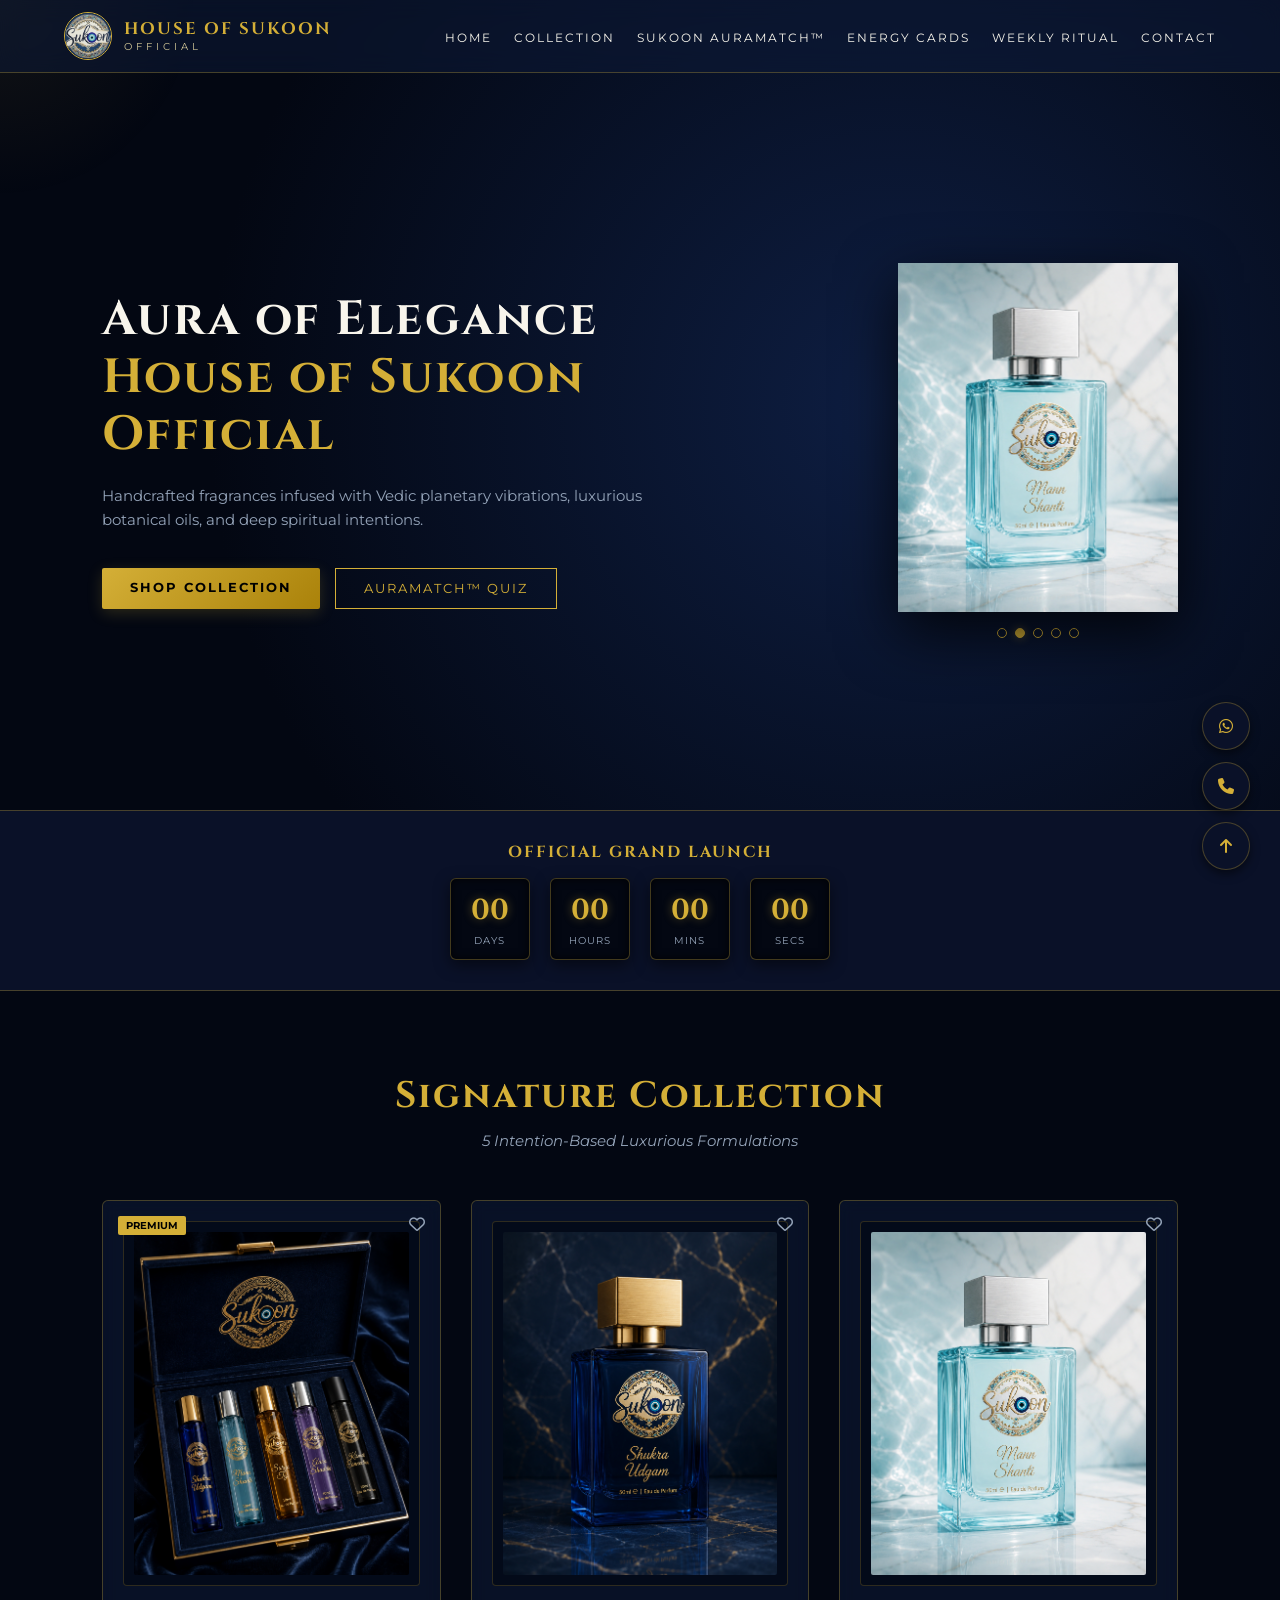
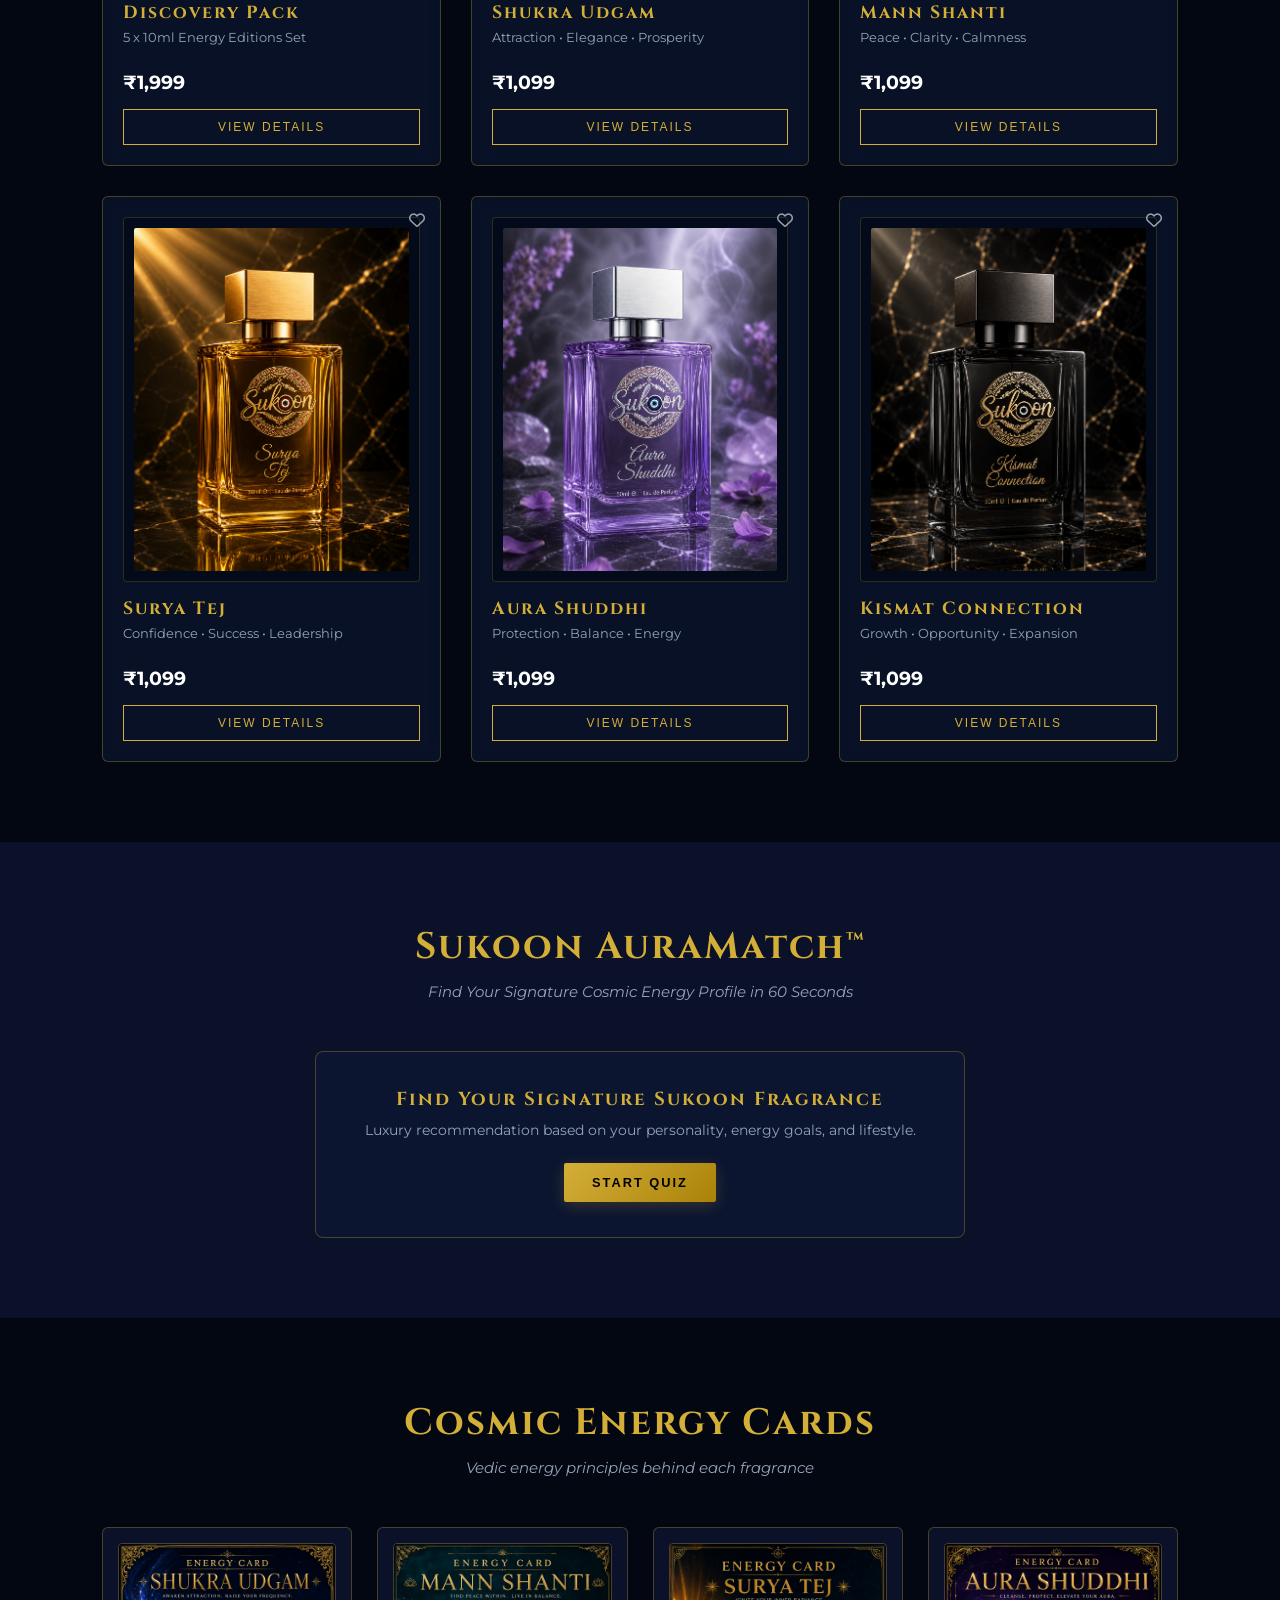
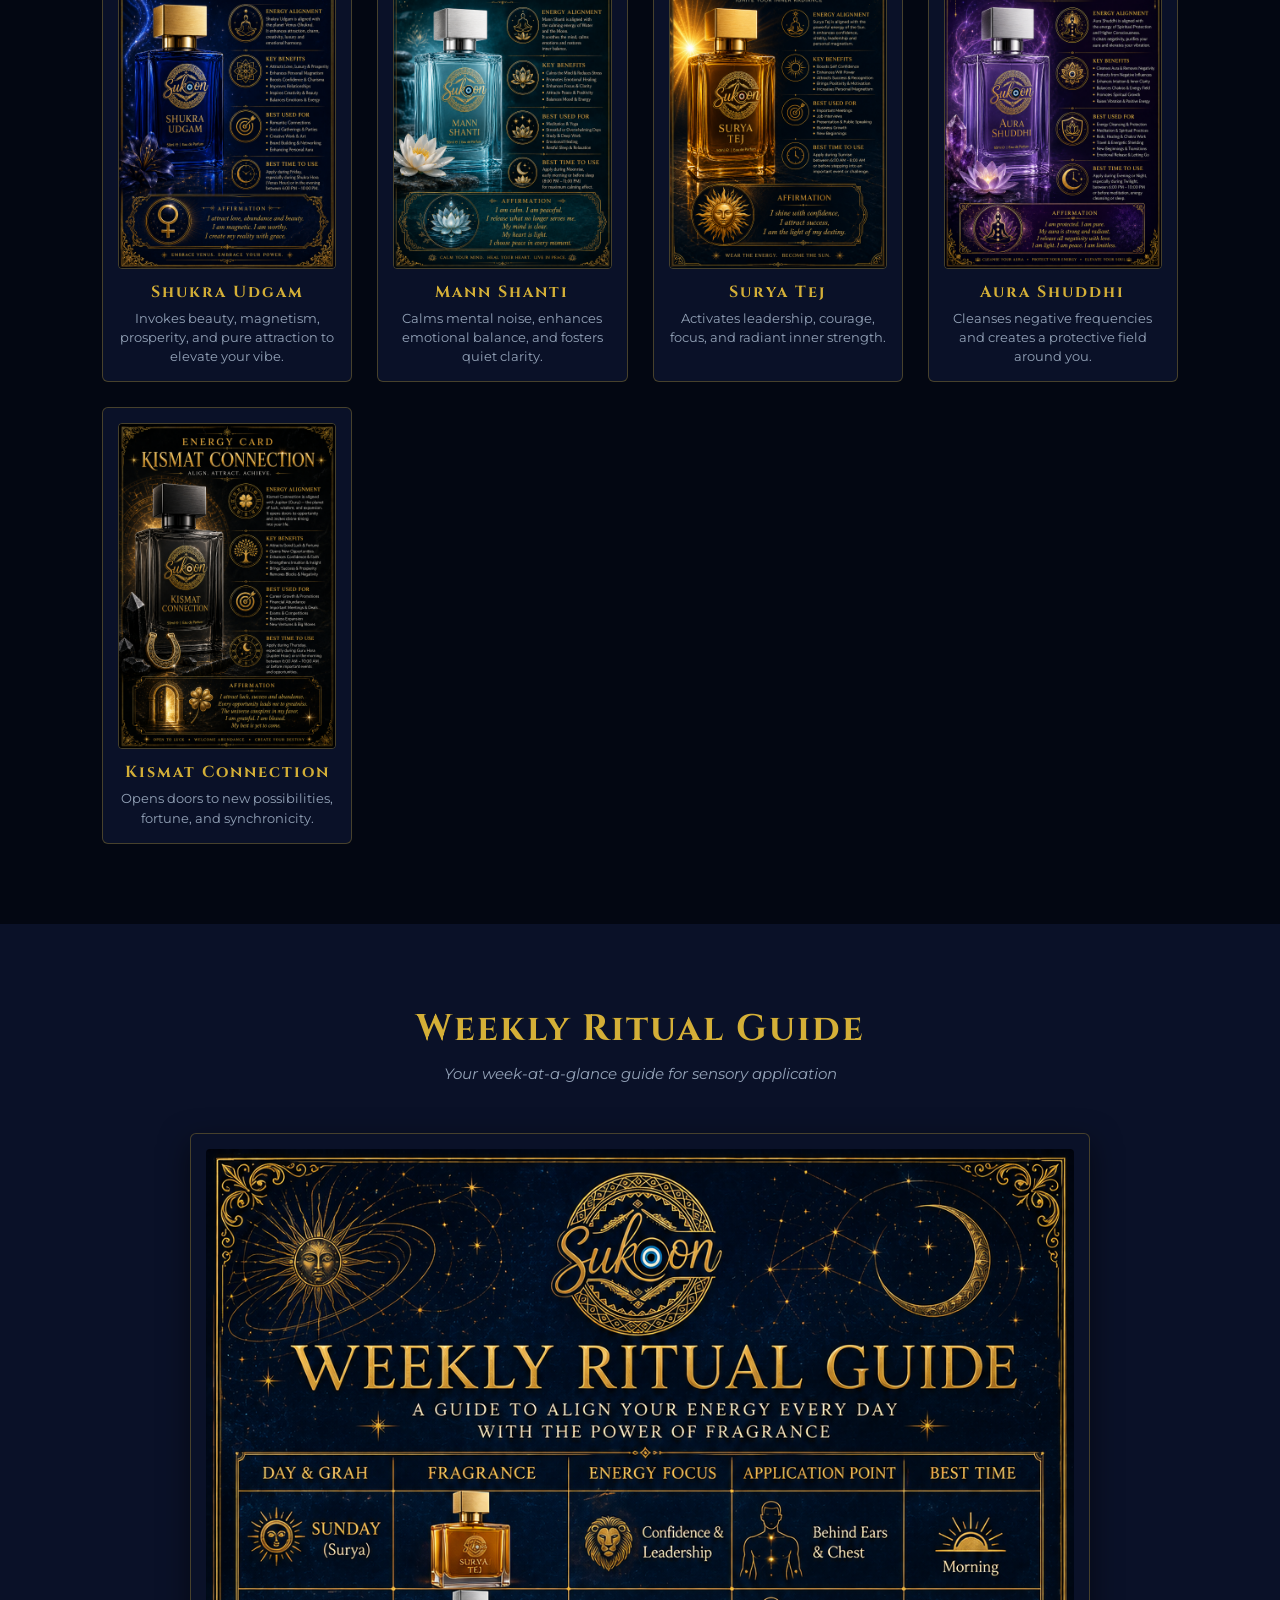
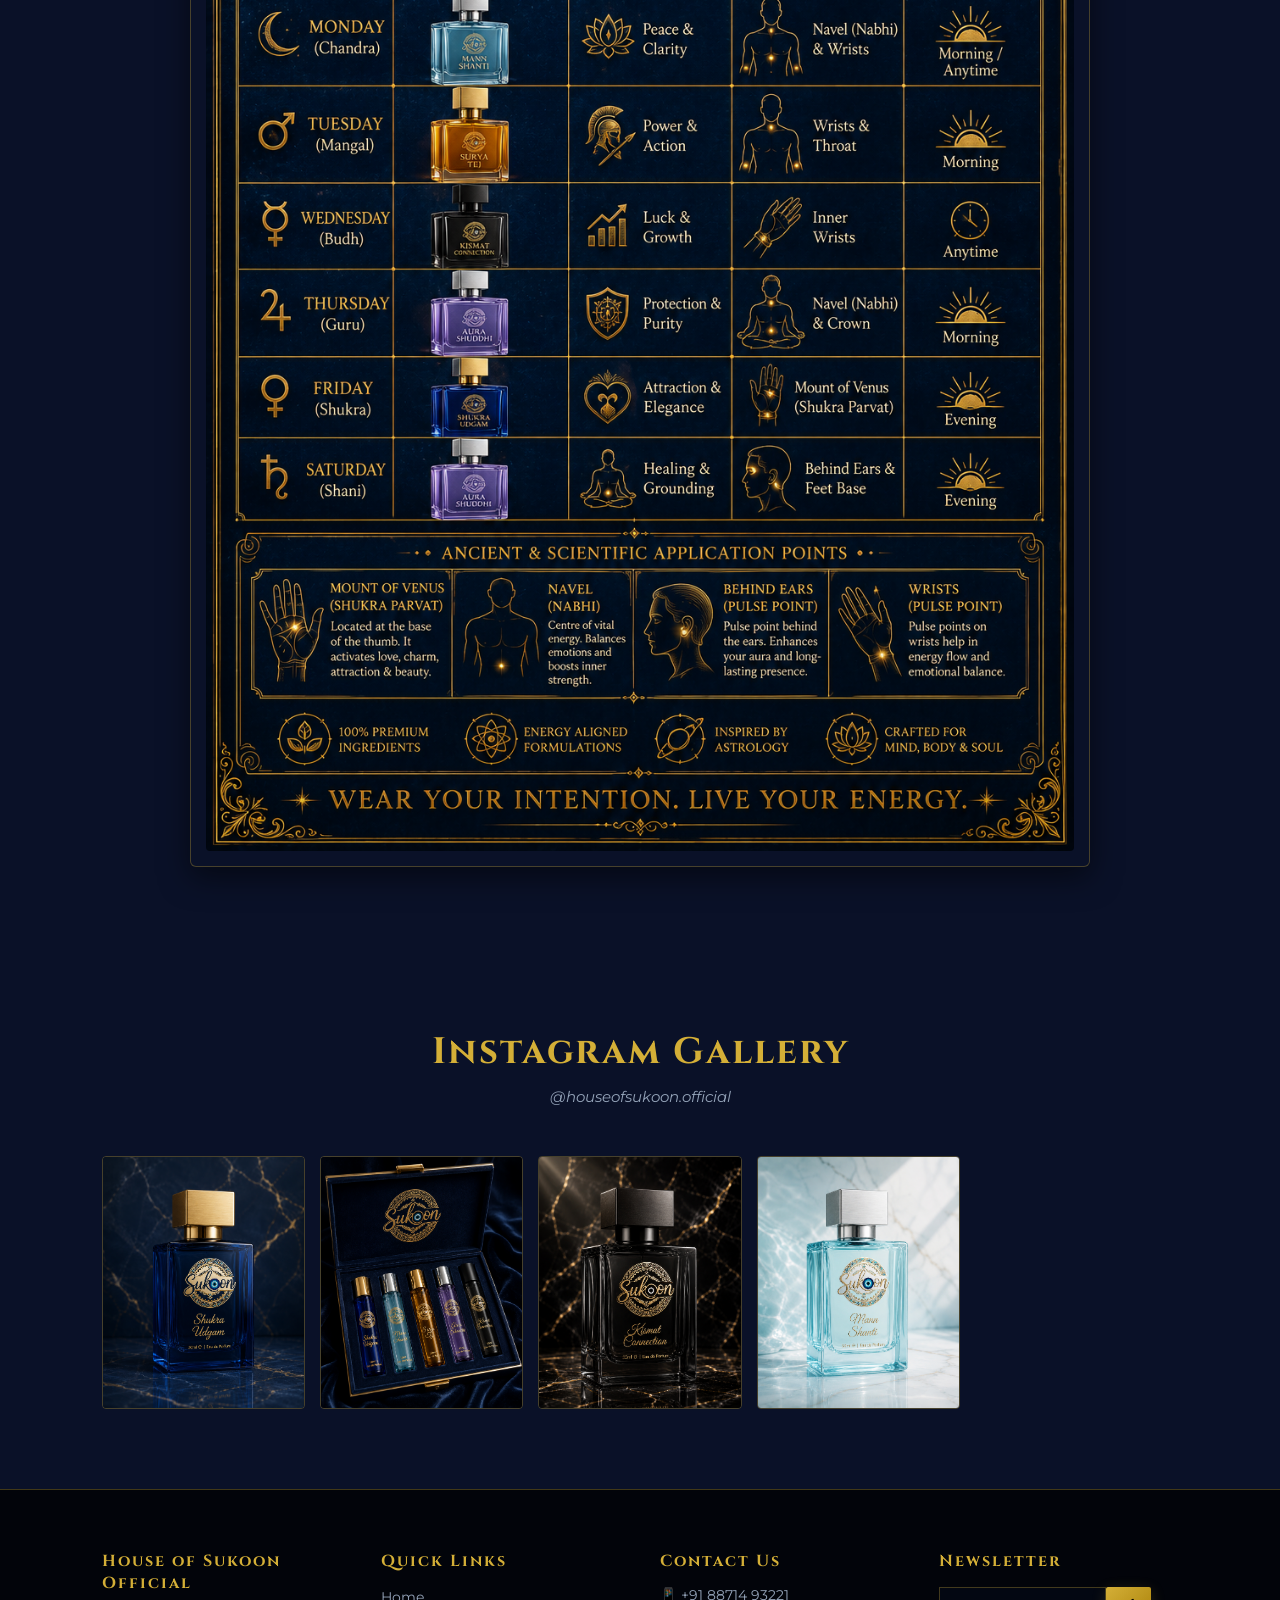
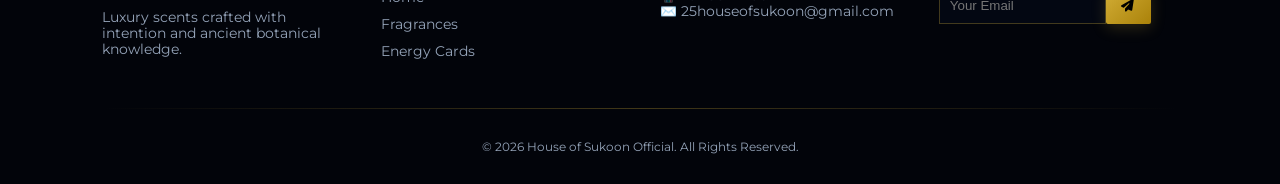
==== commit ca55cd54: "Update print statement from 'Hello' to 'Goodbye'" ====
--- a/index.html
+++ b/index.html
@@ -292,7 +292,7 @@
     <!-- Header Navigation -->
     <header>
         <div class="logo-container">
-            <img src="logo.jpg" alt="House of Sukoon Official Logo" class="logo-img" onerror="this.style.display='none'">
+            <img src="logo.jpg" alt="House of Sukoon Official Logo" class="logo-img" onerror="this.onerror=null; this.src='logo.png';">
             <div class="brand-text-box">
                 <span class="serif brand-title">HOUSE OF SUKOON</span>
                 <span class="brand-tag">OFFICIAL</span>
@@ -325,11 +325,11 @@
         <!-- Hero Automatic Slider -->
         <div class="hero-visual">
             <div class="hero-slider-wrapper">
-                <img src="shukra.jpg" alt="Shukra Udgam" class="hero-slide-img active">
-                <img src="mann.jpg" alt="Mann Shanti" class="hero-slide-img">
-                <img src="surya.jpg" alt="Surya Tej" class="hero-slide-img">
-                <img src="aura.jpg" alt="Aura Shuddhi" class="hero-slide-img">
-                <img src="kismat.jpg" alt="Kismat Connection" class="hero-slide-img">
+                <img src="shukra.jpg" alt="Shukra Udgam" class="hero-slide-img active" onerror="this.onerror=null; this.src='shukra.png';">
+                <img src="mann.jpg" alt="Mann Shanti" class="hero-slide-img" onerror="this.onerror=null; this.src='mann.png';">
+                <img src="surya.jpg" alt="Surya Tej" class="hero-slide-img" onerror="this.onerror=null; this.src='surya.png';">
+                <img src="aura.jpg" alt="Aura Shuddhi" class="hero-slide-img" onerror="this.onerror=null; this.src='aura.png';">
+                <img src="kismat.jpg" alt="Kismat Connection" class="hero-slide-img" onerror="this.onerror=null; this.src='kismat.png';">
             </div>
             <div class="slider-dots">
                 <span class="dot active" onclick="setSlide(0)"></span>
@@ -365,7 +365,7 @@
                 <span class="product-badge">Premium</span>
                 <i class="far fa-heart wishlist-btn" onclick="toggleWishlist(this)"></i>
                 <div class="p-img-box">
-                    <img src="discoverpack.jpg" alt="Discovery Pack" loading="lazy" onerror="this.onerror=null; this.src='discoverpack.png';">
+                    <img src="discoverpack.jpg" alt="Discovery Pack" loading="lazy" onerror="this.onerror=null; this.src='discoverpack.png'; if(this.src.includes('.png')) { this.onerror=null; this.src='discoverypack.jpg'; }">
                 </div>
                 <div class="product-info-box">
                     <h3>Discovery Pack</h3>
@@ -381,7 +381,7 @@
             <div class="product-card">
                 <i class="far fa-heart wishlist-btn" onclick="toggleWishlist(this)"></i>
                 <div class="p-img-box">
-                    <img src="shukra.jpg" alt="Shukra Udgam" loading="lazy">
+                    <img src="shukra.jpg" alt="Shukra Udgam" loading="lazy" onerror="this.onerror=null; this.src='shukra.png';">
                 </div>
                 <div class="product-info-box">
                     <h3>Shukra Udgam</h3>
@@ -397,7 +397,7 @@
             <div class="product-card">
                 <i class="far fa-heart wishlist-btn" onclick="toggleWishlist(this)"></i>
                 <div class="p-img-box">
-                    <img src="mann.jpg" alt="Mann Shanti" loading="lazy">
+                    <img src="mann.jpg" alt="Mann Shanti" loading="lazy" onerror="this.onerror=null; this.src='mann.png';">
                 </div>
                 <div class="product-info-box">
                     <h3>Mann Shanti</h3>
@@ -413,7 +413,7 @@
             <div class="product-card">
                 <i class="far fa-heart wishlist-btn" onclick="toggleWishlist(this)"></i>
                 <div class="p-img-box">
-                    <img src="surya.jpg" alt="Surya Tej" loading="lazy">
+                    <img src="surya.jpg" alt="Surya Tej" loading="lazy" onerror="this.onerror=null; this.src='surya.png';">
                 </div>
                 <div class="product-info-box">
                     <h3>Surya Tej</h3>
@@ -429,7 +429,7 @@
             <div class="product-card">
                 <i class="far fa-heart wishlist-btn" onclick="toggleWishlist(this)"></i>
                 <div class="p-img-box">
-                    <img src="aura.jpg" alt="Aura Shuddhi" loading="lazy">
+                    <img src="aura.jpg" alt="Aura Shuddhi" loading="lazy" onerror="this.onerror=null; this.src='aura.png';">
                 </div>
                 <div class="product-info-box">
                     <h3>Aura Shuddhi</h3>
@@ -445,7 +445,7 @@
             <div class="product-card">
                 <i class="far fa-heart wishlist-btn" onclick="toggleWishlist(this)"></i>
                 <div class="p-img-box">
-                    <img src="kismat.jpg" alt="Kismat Connection" loading="lazy">
+                    <img src="kismat.jpg" alt="Kismat Connection" loading="lazy" onerror="this.onerror=null; this.src='kismat.png';">
                 </div>
                 <div class="product-info-box">
                     <h3>Kismat Connection</h3>
@@ -574,12 +574,12 @@
                 <p>Activates leadership, courage, focus, and radiant inner strength.</p>
             </div>
             <div class="energy-card-box">
-                <img src="card-aura.jpg" alt="Aura Shuddhi Energy Card" onerror="this.onerror=null; this.src='card-aura.png';">
+                <img src="card-aura.jpg" alt="Aura Shuddhi Energy Card" onerror="this.onerror=null; this.src='card-aura.png'; if(this.src.includes('.png')){this.onerror=null; this.src='card-aura.jpeg';}">
                 <h4 class="serif">Aura Shuddhi</h4>
                 <p>Cleanses negative frequencies and creates a protective field around you.</p>
             </div>
             <div class="energy-card-box">
-                <img src="card-kismat.jpg" alt="Kismat Connection Energy Card" onerror="this.onerror=null; this.src='card-kismat.png';">
+                <img src="card-kismat.jpg" alt="Kismat Connection Energy Card" onerror="this.onerror=null; this.src='card-kismat.png'; if(this.src.includes('.png')){this.onerror=null; this.src='card-kismat.jpeg';}">
                 <h4 class="serif">Kismat Connection</h4>
                 <p>Opens doors to new possibilities, fortune, and synchronicity.</p>
             </div>
@@ -606,10 +606,10 @@
             <p>@houseofsukoon.official</p>
         </div>
         <div class="insta-masonry">
-            <div class="insta-item"><img src="shukra.jpg" alt="Insta Post 1"><div class="insta-overlay"><i class="fab fa-instagram"></i></div></div>
+            <div class="insta-item"><img src="shukra.jpg" alt="Insta Post 1" onerror="this.onerror=null; this.src='shukra.png';"><div class="insta-overlay"><i class="fab fa-instagram"></i></div></div>
             <div class="insta-item"><img src="discoverpack.jpg" alt="Insta Post 2" onerror="this.onerror=null; this.src='discoverpack.png';"><div class="insta-overlay"><i class="fab fa-instagram"></i></div></div>
-            <div class="insta-item"><img src="kismat.jpg" alt="Insta Post 3"><div class="insta-overlay"><i class="fab fa-instagram"></i></div></div>
-            <div class="insta-item"><img src="mann.jpg" alt="Insta Post 4"><div class="insta-overlay"><i class="fab fa-instagram"></i></div></div>
+            <div class="insta-item"><img src="kismat.jpg" alt="Insta Post 3" onerror="this.onerror=null; this.src='kismat.png';"><div class="insta-overlay"><i class="fab fa-instagram"></i></div></div>
+            <div class="insta-item"><img src="mann.jpg" alt="Insta Post 4" onerror="this.onerror=null; this.src='mann.png';"><div class="insta-overlay"><i class="fab fa-instagram"></i></div></div>
         </div>
     </section>
 
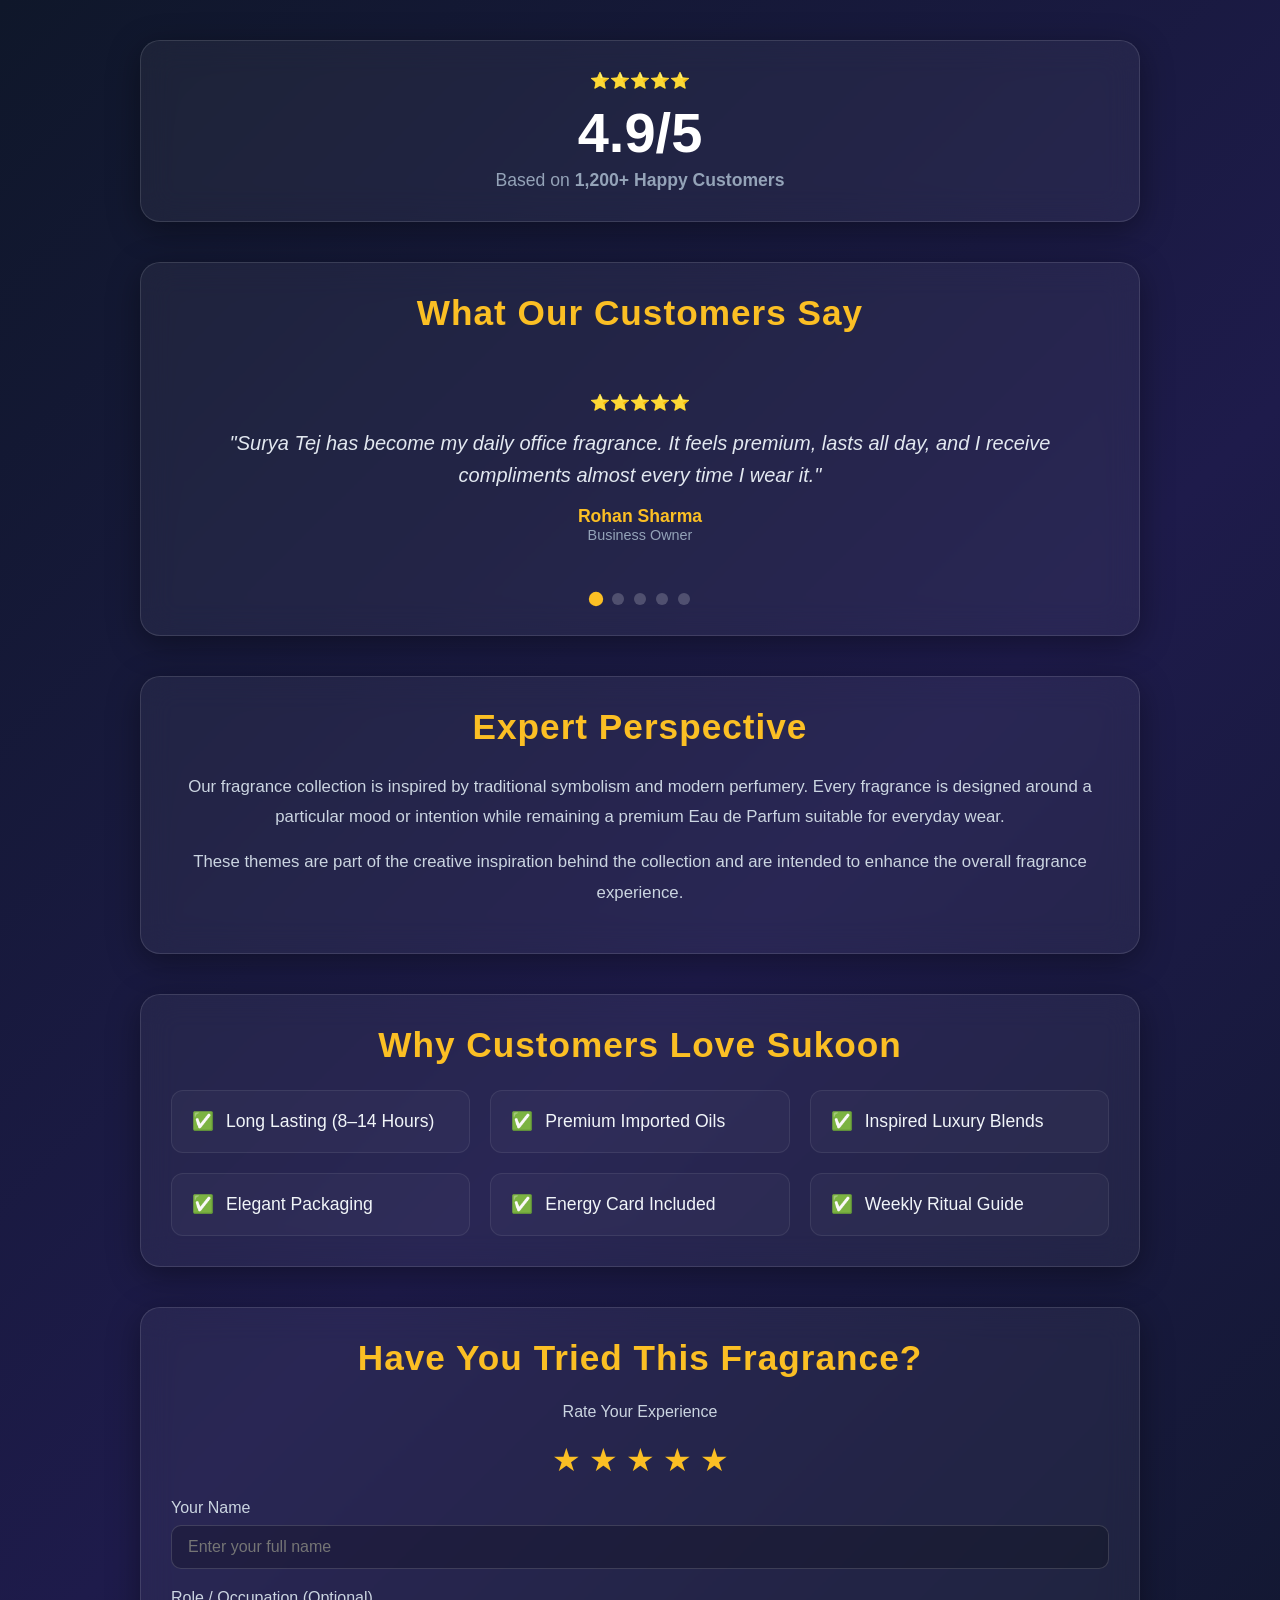
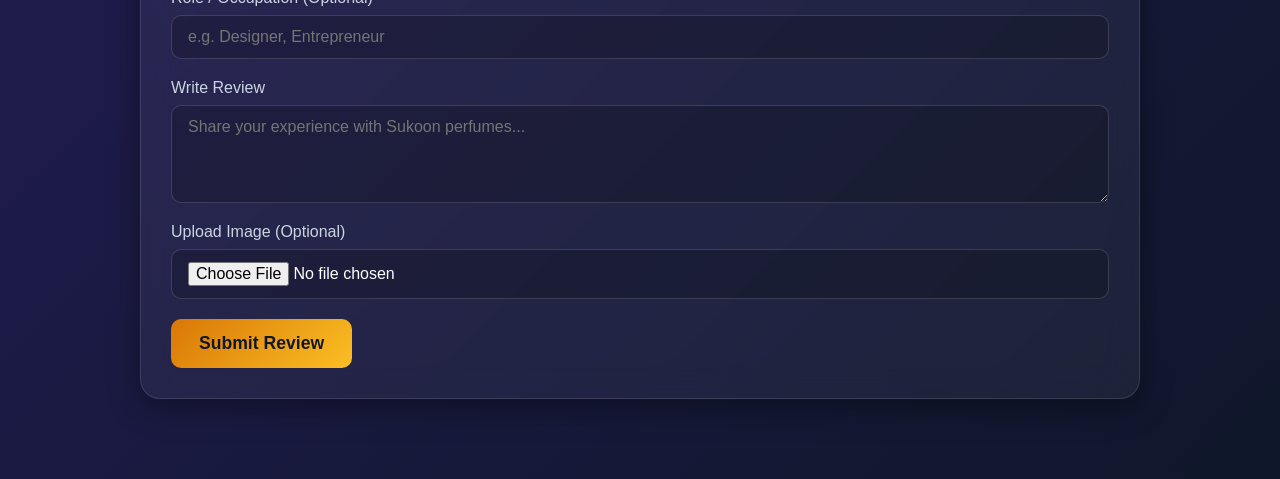
==== commit e4a5257f: "Update print statement from 'Hello' to 'Goodbye'" ====
--- a/index.html
+++ b/index.html
@@ -1,838 +1,509 @@
 <!DOCTYPE html>
 <html lang="en">
 <head>
-    <meta charset="UTF-8">
-    <meta name="viewport" content="width=device-width, initial-scale=1.0">
-    <title>House of Sukoon Official | Luxury Ancient Perfumery</title>
-    
-    <!-- SEO & Meta Tags -->
-    <meta name="description" content="Discover House of Sukoon Official's luxury handcrafted fragrances inspired by ancient wisdom and planetary energies.">
-    <meta name="keywords" content="Luxury Perfume, House of Sukoon Official, Energy Fragrances, Attar, Premium Scents">
-    <meta property="og:title" content="House of Sukoon Official | Premium Perfumes">
-    <meta property="og:description" content="Elevate your sensory experience with intention-based luxury fragrances.">
-    <meta property="og:image" content="logo.jpg">
-
-    <!-- Google Fonts & FontAwesome -->
-    <link href="https://fonts.googleapis.com/css2?family=Cinzel:wght@400;600;700;900&family=Montserrat:wght@300;400;500;600;700&display=swap" rel="stylesheet">
-    <link rel="stylesheet" href="https://cdnjs.cloudflare.com/ajax/libs/font-awesome/6.4.0/css/all.min.css">
-
-    <style>
-        :root {
-            --bg-deep: #030712;
-            --bg-surface: #0a1128;
-            --bg-glass: rgba(14, 26, 56, 0.55);
-            --gold-primary: #d4af37;
-            --gold-light: #f3e5ab;
-            --gold-glow: rgba(212, 175, 55, 0.4);
-            --border-gold: rgba(212, 175, 55, 0.3);
-            --text-light: #f8f5ec;
-            --text-muted: #94a3b8;
-        }
-
-        /* Base Settings */
-        * { margin: 0; padding: 0; box-sizing: border-box; scroll-behavior: smooth; }
-
-        body {
-            background-color: var(--bg-deep);
-            color: var(--text-light);
-            font-family: 'Montserrat', sans-serif;
-            overflow-x: hidden;
-        }
-
-        /* Mouse Glow Follower */
-        .mouse-glow { position: fixed; width: 400px; height: 400px; background: radial-gradient(circle, rgba(212, 175, 55, 0.08) 0%, transparent 70%); pointer-events: none; transform: translate(-50%, -50%); z-index: 1; }
-
-        /* Scroll Progress Bar */
-        #scroll-progress { position: fixed; top: 0; left: 0; height: 3px; background: linear-gradient(90deg, var(--gold-primary), var(--gold-light)); z-index: 10000; width: 0%; }
-
-        /* Typography */
-        h1, h2, h3, h4, .serif { font-family: 'Cinzel', serif; letter-spacing: 2px; }
-
-        /* Preloader */
-        #loader { position: fixed; inset: 0; background: var(--bg-deep); z-index: 100000; display: flex; flex-direction: column; justify-content: center; align-items: center; transition: opacity 0.8s ease, visibility 0.8s; }
-        .loader-spin { width: 60px; height: 60px; border: 2px solid var(--border-gold); border-top: 2px solid var(--gold-primary); border-radius: 50%; animation: spin 1s linear infinite; }
-        @keyframes spin { 100% { transform: rotate(360deg); } }
-
-        /* Header & Navigation */
-        header { position: fixed; top: 0; width: 100%; z-index: 1000; background: var(--bg-glass); backdrop-filter: blur(12px); border-bottom: 1px solid var(--border-gold); padding: 12px 5%; display: flex; justify-content: space-between; align-items: center; transition: 0.3s; }
-        .logo-container { display: flex; align-items: center; gap: 12px; }
-        .logo-img { width: 48px; height: 48px; border-radius: 50%; border: 1px solid var(--gold-primary); object-fit: cover; }
-        .brand-text-box { display: flex; flex-direction: column; }
-        .brand-title { font-size: 1.05rem; color: var(--gold-primary); line-height: 1.1; font-weight: 700; }
-        .brand-tag { font-size: 0.6rem; color: var(--gold-light); letter-spacing: 4px; text-transform: uppercase; opacity: 0.85; margin-top: 2px; }
-        nav ul { display: flex; list-style: none; gap: 22px; }
-        nav a { color: var(--text-light); text-decoration: none; font-size: 0.75rem; text-transform: uppercase; letter-spacing: 2px; transition: 0.3s; }
-        nav a:hover { color: var(--gold-primary); text-shadow: 0 0 8px var(--gold-glow); }
-        .hamburger { display: none; font-size: 1.5rem; color: var(--gold-primary); cursor: pointer; }
-
-        /* Buttons */
-        .btn-gold { background: linear-gradient(135deg, #d4af37 0%, #aa820a 100%); color: #000; padding: 12px 28px; font-size: 0.8rem; font-weight: 700; text-transform: uppercase; letter-spacing: 2px; border: none; border-radius: 2px; cursor: pointer; text-decoration: none; display: inline-block; transition: all 0.4s ease; box-shadow: 0 4px 15px rgba(212, 175, 55, 0.2); }
-        .btn-gold:hover { transform: translateY(-3px); box-shadow: 0 6px 20px rgba(212, 175, 55, 0.5); background: linear-gradient(135deg, #f3e5ab 0%, #d4af37 100%); }
-        .btn-outline { border: 1px solid var(--gold-primary); color: var(--gold-primary); padding: 12px 28px; font-size: 0.8rem; text-transform: uppercase; letter-spacing: 2px; text-decoration: none; display: inline-block; transition: 0.4s; background: transparent; }
-        .btn-outline:hover { background: rgba(212, 175, 55, 0.1); box-shadow: 0 0 15px var(--gold-glow); }
-
-        /* Hero Section */
-        .hero { min-height: 90vh; display: flex; align-items: center; justify-content: space-between; padding: 130px 8% 40px; position: relative; background: radial-gradient(circle at 70% 50%, #0e1e42 0%, var(--bg-deep) 70%); overflow: hidden; }
-        .hero-content { max-width: 550px; z-index: 2; }
-        .hero-title { font-size: 3rem; line-height: 1.2; color: var(--text-light); margin-bottom: 20px; }
-        .hero-title span { color: var(--gold-primary); display: block; }
-        .hero-subtitle { color: var(--text-muted); margin-bottom: 35px; font-size: 0.95rem; line-height: 1.6; }
-        .hero-btns { display: flex; gap: 15px; flex-wrap: wrap; }
-        
-        .hero-visual { position: relative; z-index: 2; display: flex; flex-direction: column; align-items: center; justify-content: center; }
-        .hero-slider-wrapper { position: relative; width: 280px; height: 350px; display: flex; justify-content: center; align-items: center; }
-        .hero-slide-img { position: absolute; width: 100%; height: 100%; object-fit: contain; filter: drop-shadow(0 20px 30px rgba(0,0,0,0.8)); opacity: 0; transition: opacity 1s ease-in-out; }
-        .hero-slide-img.active { opacity: 1; }
-        .slider-dots { display: flex; gap: 8px; margin-top: 15px; }
-        .dot { width: 10px; height: 10px; border-radius: 50%; border: 1px solid var(--gold-primary); background: transparent; cursor: pointer; transition: 0.3s; }
-        .dot.active { background: var(--gold-primary); box-shadow: 0 0 10px var(--gold-glow); }
-
-        /* 3D Countdown Flip Section */
-        .countdown-section { background: var(--bg-surface); border-top: 1px solid var(--border-gold); border-bottom: 1px solid var(--border-gold); padding: 30px 5%; text-align: center; }
-        .countdown-container { display: flex; justify-content: center; gap: 20px; margin-top: 15px; perspective: 1000px; }
-        
-        .flip-card { 
-            background: var(--bg-deep); 
-            border: 1px solid var(--border-gold); 
-            padding: 12px 18px; 
-            min-width: 80px; 
-            border-radius: 6px; 
-            box-shadow: inset 0 0 10px rgba(0,0,0,0.8), 0 5px 15px rgba(0,0,0,0.5);
-            position: relative;
-            transform-style: preserve-3d;
-            transition: transform 0.6s cubic-bezier(0.4, 0.2, 0.2, 1);
-        }
-
-        .flip-card.animate-flip {
-            animation: flip3D 0.6s ease-in-out;
-        }
-
-        @keyframes flip3D {
-            0% { transform: rotateX(0deg); }
-            50% { transform: rotateX(-90deg); background: var(--bg-glass); }
-            100% { transform: rotateX(0deg); }
-        }
-
-        .flip-num { font-size: 1.8rem; font-family: 'Cinzel', serif; color: var(--gold-primary); font-weight: 700; text-shadow: 0 0 10px var(--gold-glow); }
-        .flip-label { font-size: 0.65rem; text-transform: uppercase; color: var(--text-muted); letter-spacing: 1px; margin-top: 4px; }
-
-        /* Global Sections */
-        section { padding: 80px 8%; position: relative; }
-        .section-header { text-align: center; margin-bottom: 50px; }
-        .section-header h2 { font-size: 2.3rem; color: var(--gold-primary); margin-bottom: 10px; }
-        .section-header p { color: var(--text-muted); font-style: italic; font-size: 0.95rem; }
-
-        /* Products Grid */
-        .product-grid { display: grid; grid-template-columns: repeat(auto-fit, minmax(280px, 1fr)); gap: 30px; }
-        
-        .product-card { 
-            background: var(--bg-glass); 
-            border: 1px solid var(--border-gold); 
-            backdrop-filter: blur(8px); 
-            padding: 20px; 
-            border-radius: 6px; 
-            position: relative; 
-            transition: all 0.3s ease; 
-            display: flex;
-            flex-direction: column;
-            justify-content: space-between;
-        }
-
-        .product-card:hover { transform: translateY(-5px); border-color: var(--gold-primary); box-shadow: 0 10px 25px rgba(0,0,0,0.5); }
-        .product-badge { position: absolute; top: 15px; left: 15px; background: var(--gold-primary); color: #000; font-size: 0.65rem; font-weight: 700; padding: 3px 8px; text-transform: uppercase; z-index: 3; border-radius: 2px; }
-        .wishlist-btn { position: absolute; top: 15px; right: 15px; color: var(--text-muted); cursor: pointer; z-index: 3; transition: 0.3s; }
-        .wishlist-btn.active, .wishlist-btn:hover { color: #e11d48; }
-        
-        .p-img-box { 
-            width: 100%; 
-            margin-bottom: 15px; 
-            border: 1px solid rgba(212, 175, 55, 0.2); 
-            border-radius: 4px;
-            background: rgba(3, 7, 18, 0.6);
-            padding: 10px;
-            text-align: center;
-        }
-        
-        .p-img-box img { 
-            width: 100%; 
-            max-width: 100%;
-            height: auto; 
-            display: block;
-            border-radius: 2px;
-        }
-        
-        .product-info-box { flex-grow: 1; display: flex; flex-direction: column; }
-        .product-card h3 { font-size: 1.1rem; color: var(--gold-primary); margin-bottom: 5px; }
-        .product-card .desc { font-size: 0.8rem; color: var(--text-muted); margin-bottom: 15px; }
-        
-        .price-row { display: flex; justify-content: space-between; align-items: center; margin-top: auto; padding-top: 10px; }
-        .price { font-size: 1.2rem; font-weight: 700; color: #fff; }
-
-        /* Quick View Button */
-        .btn-quick-view { display: block; width: 100%; text-align: center; padding: 10px; background: transparent; border: 1px solid var(--gold-primary); color: var(--gold-primary); font-size: 0.75rem; text-transform: uppercase; letter-spacing: 2px; cursor: pointer; transition: 0.4s; margin-top: 15px; }
-        .btn-quick-view:hover { background: rgba(212, 175, 55, 0.15); }
-
-        /* Sukoon AuraMatch Quiz */
-        .auramatch-card { max-width: 650px; margin: 0 auto; background: var(--bg-glass); border: 1px solid var(--border-gold); padding: 35px; border-radius: 8px; text-align: center; backdrop-filter: blur(12px); }
-        .quiz-step { display: none; text-align: left; }
-        .quiz-step.active { display: block; }
-        .quiz-input { width: 100%; padding: 14px; background: var(--bg-deep); border: 1px solid var(--border-gold); color: #fff; border-radius: 4px; margin-top: 10px; margin-bottom: 20px; font-size: 0.9rem; outline: none; }
-        .quiz-option-grid { display: grid; grid-template-columns: repeat(auto-fit, minmax(180px, 1fr)); gap: 12px; margin-top: 15px; }
-        .quiz-opt-btn { padding: 14px; background: var(--bg-surface); border: 1px solid var(--border-gold); color: var(--text-light); text-align: center; cursor: pointer; transition: 0.3s; font-size: 0.85rem; border-radius: 4px; }
-        .quiz-opt-btn:hover { border-color: var(--gold-primary); background: rgba(212, 175, 55, 0.2); }
-        
-        .analysis-box { display: flex; flex-direction: column; align-items: center; justify-content: center; padding: 40px 0; }
-        .pulse-orb { width: 80px; height: 80px; border-radius: 50%; background: radial-gradient(circle, var(--gold-primary) 0%, transparent 70%); animation: pulse 1.5s infinite; margin-bottom: 20px; }
-        @keyframes pulse { 0% { transform: scale(0.8); opacity: 0.5; } 50% { transform: scale(1.2); opacity: 1; } 100% { transform: scale(0.8); opacity: 0.5; } }
-
-        .identity-result-card { border: 1px solid var(--gold-primary); background: linear-gradient(145deg, #0a1128, #030712); padding: 30px; border-radius: 8px; text-align: center; margin-top: 20px; }
-        .identity-tag { display: inline-block; background: var(--gold-primary); color: #000; font-weight: 700; font-size: 0.7rem; padding: 4px 12px; text-transform: uppercase; letter-spacing: 2px; margin-bottom: 15px; border-radius: 20px; }
-        .match-score { color: #10b981; font-weight: 700; font-size: 1.1rem; margin: 10px 0; }
-        .coupon-box { border: 1px dashed var(--gold-primary); background: rgba(212, 175, 55, 0.1); padding: 10px 20px; border-radius: 4px; display: inline-block; margin: 15px 0; color: var(--gold-light); font-weight: 700; letter-spacing: 3px; }
-
-        /* Cosmic Energy Cards Grid */
-        .energy-grid { display: grid; grid-template-columns: repeat(auto-fit, minmax(220px, 1fr)); gap: 25px; }
-        .energy-card-box { background: var(--bg-surface); border: 1px solid var(--border-gold); padding: 15px; border-radius: 6px; text-align: center; transition: 0.3s; }
-        .energy-card-box:hover { border-color: var(--gold-primary); transform: translateY(-5px); box-shadow: 0 10px 20px rgba(0,0,0,0.6); }
-        .energy-card-box img { width: 100%; height: auto; border-radius: 4px; margin-bottom: 12px; display: block; border: 1px solid var(--border-gold); }
-        .energy-card-box h4 { color: var(--gold-primary); margin-bottom: 6px; font-size: 1rem; }
-        .energy-card-box p { font-size: 0.8rem; color: var(--text-muted); line-height: 1.5; }
-
-        /* Weekly Ritual Section */
-        .single-ritual-container { max-width: 900px; margin: 0 auto; text-align: center; }
-        .ritual-image-box { width: 100%; border: 1px solid var(--border-gold); background: var(--bg-surface); padding: 15px; border-radius: 6px; box-shadow: 0 10px 30px rgba(0,0,0,0.5); }
-        .ritual-image-box img { width: 100%; height: auto; display: block; border-radius: 4px; }
-
-        /* Instagram Gallery */
-        .insta-masonry { display: grid; grid-template-columns: repeat(auto-fill, minmax(200px, 1fr)); gap: 15px; }
-        .insta-item { position: relative; overflow: hidden; border: 1px solid var(--border-gold); border-radius: 4px; }
-        .insta-item img { width: 100%; height: auto; display: block; transition: 0.5s; }
-        .insta-overlay { position: absolute; inset: 0; background: rgba(7, 13, 30, 0.7); display: flex; justify-content: center; align-items: center; opacity: 0; transition: 0.3s; color: var(--gold-primary); font-size: 1.5rem; }
-        .insta-item:hover .insta-overlay { opacity: 1; }
-
-        /* Quick View Modal POPUP */
-        .quick-view-modal { position: fixed; inset: 0; background: rgba(0,0,0,0.85); z-index: 20000; display: flex; justify-content: center; align-items: center; opacity: 0; pointer-events: none; transition: 0.4s; visibility: hidden; }
-        .quick-view-modal.active { opacity: 1; pointer-events: auto; visibility: visible; }
-        
-        .qv-modal-content {
-            background: var(--bg-surface);
-            border: 1px solid var(--border-gold);
-            width: 90%;
-            max-width: 800px;
-            max-height: 85vh;
-            position: relative;
-            display: flex;
-            gap: 20px;
-            padding: 30px;
-            overflow-y: auto;
-            border-radius: 6px;
-        }
-        .qv-modal-close { position: absolute; top: 15px; right: 15px; color: var(--gold-primary); cursor: pointer; font-size: 1.5rem; z-index: 10; }
-
-        .qv-media-side { flex: 0 0 45%; }
-        .qv-main-img { width: 100%; height: auto; border-radius: 4px; border: 1px solid var(--border-gold); }
-
-        .qv-details-side { flex: 1; display: flex; flex-direction: column; gap: 12px; }
-        .qv-title { font-size: 1.6rem; color: var(--gold-primary); }
-        .qv-subtitle { font-size: 0.8rem; text-transform: uppercase; letter-spacing: 2px; color: var(--text-muted); }
-        .qv-price { font-size: 1.4rem; font-weight: 700; color: #fff; }
-        .qv-desc { font-size: 0.85rem; line-height: 1.6; color: var(--text-muted); }
-
-        .qv-notes-box { border: 1px solid var(--border-gold); background: rgba(3, 7, 18, 0.5); padding: 12px; border-radius: 4px; }
-        .qv-notes-title { font-size: 0.8rem; text-transform: uppercase; color: var(--gold-light); letter-spacing: 1px; margin-bottom: 8px; }
-        .qv-notes-list { list-style: none; display: flex; flex-direction: column; gap: 6px; }
-        .qv-notes-list li { font-size: 0.8rem; color: var(--text-muted); }
-        .qv-notes-list li strong { color: var(--gold-primary); }
-
-        /* Floating Quick Action Buttons */
-        .floating-actions { position: fixed; bottom: 30px; right: 30px; display: flex; flex-direction: column; gap: 12px; z-index: 999; }
-        .float-btn { width: 48px; height: 48px; border-radius: 50%; background: var(--bg-surface); border: 1px solid var(--border-gold); color: var(--gold-primary); display: flex; justify-content: center; align-items: center; text-decoration: none; box-shadow: 0 4px 10px rgba(0,0,0,0.5); transition: 0.3s; }
-        .float-btn:hover { background: var(--gold-primary); color: #000; }
-
-        /* Footer */
-        footer { background: #02040a; border-top: 1px solid var(--border-gold); padding: 60px 8% 30px; }
-        .footer-grid { display: grid; grid-template-columns: repeat(auto-fit, minmax(200px, 1fr)); gap: 40px; margin-bottom: 40px; }
-        .footer-col h4 { color: var(--gold-primary); margin-bottom: 15px; font-size: 1rem; }
-        .footer-col ul { list-style: none; }
-        .footer-col li { margin-bottom: 8px; }
-        .footer-col a { color: var(--text-muted); text-decoration: none; font-size: 0.85rem; transition: 0.3s; }
-        .footer-col a:hover { color: var(--gold-primary); }
-        .newsletter-box { display: flex; margin-top: 15px; }
-        .newsletter-box input { padding: 10px; background: var(--bg-deep); border: 1px solid var(--border-gold); color: #fff; outline: none; width: 70%; }
-        .gold-divider { height: 1px; background: linear-gradient(90deg, transparent, var(--border-gold), transparent); margin: 30px 0; }
-
-        /* Mobile Adjustments */
-        @media (max-width: 768px) {
-            .hamburger { display: block; }
-            nav ul { position: fixed; top: 70px; right: -100%; width: 70%; height: 100vh; background: var(--bg-surface); flex-direction: column; padding: 40px; transition: 0.4s; border-left: 1px solid var(--border-gold); }
-            nav ul.active { right: 0; }
-            .hero { flex-direction: column; text-align: center; padding-top: 120px; }
-            .hero-title { font-size: 2.2rem; }
-            .hero-slider-wrapper { width: 220px; height: 280px; margin-top: 25px; }
-            .hero-btns { justify-content: center; }
-            .qv-modal-content { flex-direction: column; padding: 20px; }
-            .qv-media-side { flex: 1; }
-        }
-    </style>
+  <meta charset="UTF-8">
+  <meta name="viewport" content="width=device-width, initial-scale=1.0">
+  <title>Sukoon Perfumes - Customer Reviews & Experience</title>
+  <style>
+    /* Global Styles & Reset */
+    * {
+      box-sizing: border-box;
+      margin: 0;
+      padding: 0;
+      font-family: 'Segoe UI', Tahoma, Geneva, Verdana, sans-serif;
+    }
+
+    body {
+      background: linear-gradient(135deg, #0f172a 0%, #1e1b4b 50%, #0f172a 100%);
+      color: #f8fafc;
+      padding: 40px 20px;
+      min-height: 100vh;
+    }
+
+    .container {
+      max-width: 1000px;
+      margin: 0 auto;
+    }
+
+    .section-title {
+      text-align: center;
+      font-size: 2.2rem;
+      color: #fbbf24;
+      margin-bottom: 25px;
+      letter-spacing: 1px;
+    }
+
+    .gold-accent {
+      color: #fbbf24;
+    }
+
+    /* Glassmorphism Card Style */
+    .glass-card {
+      background: rgba(255, 255, 255, 0.05);
+      backdrop-filter: blur(16px);
+      -webkit-backdrop-filter: blur(16px);
+      border: 1px solid rgba(255, 255, 255, 0.12);
+      border-radius: 20px;
+      padding: 30px;
+      box-shadow: 0 8px 32px 0 rgba(0, 0, 0, 0.37);
+      margin-bottom: 40px;
+    }
+
+    /* Section 3: Summary / Rating Overview */
+    .rating-summary {
+      display: flex;
+      flex-direction: column;
+      align-items: center;
+      text-align: center;
+    }
+
+    .rating-score {
+      font-size: 3.5rem;
+      font-weight: bold;
+      color: #fff;
+      margin: 10px 0 5px 0;
+    }
+
+    .rating-count {
+      color: #94a3b8;
+      font-size: 1.1rem;
+    }
+
+    /* Section 1: Review Slider */
+    .slider-container {
+      position: relative;
+      overflow: hidden;
+      min-height: 220px;
+      display: flex;
+      align-items: center;
+      justify-content: center;
+    }
+
+    .review-slide {
+      position: absolute;
+      top: 0;
+      left: 0;
+      width: 100%;
+      height: 100%;
+      opacity: 0;
+      transform: translateY(20px) scale(0.98);
+      transition: all 0.8s cubic-bezier(0.4, 0, 0.2, 1);
+      pointer-events: none;
+      display: flex;
+      flex-direction: column;
+      justify-content: center;
+      text-align: center;
+      padding: 10px 20px;
+    }
+
+    .review-slide.active {
+      opacity: 1;
+      transform: translateY(0) scale(1);
+      pointer-events: auto;
+    }
+
+    .review-text {
+      font-size: 1.25rem;
+      font-style: italic;
+      color: #e2e8f0;
+      line-height: 1.6;
+      margin: 15px 0;
+    }
+
+    .author-name {
+      font-size: 1.1rem;
+      font-weight: 600;
+      color: #fbbf24;
+    }
+
+    .author-role {
+      font-size: 0.9rem;
+      color: #94a3b8;
+    }
+
+    /* Slider Indicators */
+    .dots-container {
+      display: flex;
+      justify-content: center;
+      gap: 10px;
+      margin-top: 15px;
+    }
+
+    .dot {
+      width: 12px;
+      height: 12px;
+      border-radius: 50%;
+      background: rgba(255, 255, 255, 0.2);
+      cursor: pointer;
+      transition: background 0.3s ease, transform 0.3s ease;
+    }
+
+    .dot.active {
+      background: #fbbf24;
+      transform: scale(1.2);
+    }
+
+    /* Section 2: Expert Perspective */
+    .expert-perspective p {
+      color: #cbd5e1;
+      line-height: 1.8;
+      font-size: 1.05rem;
+      margin-bottom: 15px;
+      text-align: center;
+    }
+
+    /* Additional Premium Section: Why Customers Love Sukoon */
+    .features-grid {
+      display: grid;
+      grid-template-columns: repeat(auto-fit, minmax(220px, 1fr));
+      gap: 20px;
+      margin-top: 20px;
+    }
+
+    .feature-item {
+      background: rgba(255, 255, 255, 0.03);
+      border: 1px solid rgba(255, 255, 255, 0.08);
+      padding: 20px;
+      border-radius: 12px;
+      font-size: 1.1rem;
+      font-weight: 500;
+      color: #f1f5f9;
+      display: flex;
+      align-items: center;
+      gap: 12px;
+      transition: transform 0.3s ease, border-color 0.3s ease;
+    }
+
+    .feature-item:hover {
+      transform: translateY(-5px);
+      border-color: rgba(251, 191, 36, 0.4);
+    }
+
+    /* Form Section: Rate & Review */
+    .review-form {
+      display: flex;
+      flex-direction: column;
+      gap: 20px;
+    }
+
+    .form-group {
+      display: flex;
+      flex-direction: column;
+      gap: 8px;
+    }
+
+    .form-group label {
+      font-size: 1rem;
+      color: #cbd5e1;
+    }
+
+    .form-control {
+      width: 100%;
+      padding: 12px 16px;
+      background: rgba(0, 0, 0, 0.2);
+      border: 1px solid rgba(255, 255, 255, 0.15);
+      border-radius: 10px;
+      color: #fff;
+      font-size: 1rem;
+      outline: none;
+      transition: border-color 0.3s ease;
+    }
+
+    .form-control:focus {
+      border-color: #fbbf24;
+    }
+
+    /* Star Rating Selector */
+    .star-rating-input {
+      display: flex;
+      gap: 8px;
+      font-size: 2rem;
+      cursor: pointer;
+      color: #475569;
+    }
+
+    .star-rating-input span {
+      transition: color 0.2s ease;
+    }
+
+    .star-rating-input span.active,
+    .star-rating-input span:hover,
+    .star-rating-input span:hover ~ span {
+      color: #fbbf24;
+    }
+
+    .file-input-wrapper {
+      position: relative;
+    }
+
+    .submit-btn {
+      background: linear-gradient(135deg, #d97706 0%, #fbbf24 100%);
+      color: #0f172a;
+      padding: 14px 28px;
+      border: none;
+      border-radius: 10px;
+      font-size: 1.1rem;
+      font-weight: bold;
+      cursor: pointer;
+      transition: transform 0.2s ease, box-shadow 0.2s ease;
+      align-self: flex-start;
+    }
+
+    .submit-btn:hover {
+      transform: translateY(-2px);
+      box-shadow: 0 4px 20px rgba(251, 191, 36, 0.4);
+    }
+  </style>
 </head>
 <body>
 
-    <!-- Scroll Progress Bar -->
-    <div id="scroll-progress"></div>
-
-    <!-- Mouse Glow Effect -->
-    <div class="mouse-glow" id="mouseGlow"></div>
-
-    <!-- Preloader -->
-    <div id="loader">
-        <div class="loader-spin"></div>
-        <p class="serif" style="margin-top: 20px; color: var(--gold-primary); letter-spacing: 3px;">HOUSE OF SUKOON OFFICIAL</p>
+  <div class="container">
+
+    <!-- Section 3: Rating Overview -->
+    <div class="glass-card rating-summary">
+      <div class="gold-accent">⭐⭐⭐⭐⭐</div>
+      <div class="rating-score">4.9/5</div>
+      <div class="rating-count">Based on <strong>1,200+ Happy Customers</strong></div>
     </div>
 
-    <!-- Header Navigation -->
-    <header>
-        <div class="logo-container">
-            <img src="logo.jpg" alt="House of Sukoon Official Logo" class="logo-img" onerror="this.onerror=null; this.src='logo.png';">
-            <div class="brand-text-box">
-                <span class="serif brand-title">HOUSE OF SUKOON</span>
-                <span class="brand-tag">OFFICIAL</span>
-            </div>
-        </div>
-        <nav>
-            <ul id="navLinks">
-                <li><a href="#hero">Home</a></li>
-                <li><a href="#products">Collection</a></li>
-                <li><a href="#auramatch">Sukoon AuraMatch™</a></li>
-                <li><a href="#energy">Energy Cards</a></li>
-                <li><a href="#rituals">Weekly Ritual</a></li>
-                <li><a href="#contact">Contact</a></li>
-            </ul>
-        </nav>
-        <div class="hamburger" id="menuToggle"><i class="fas fa-bars"></i></div>
-    </header>
-
-    <!-- Hero Section -->
-    <section id="hero" class="hero">
-        <div class="hero-content">
-            <h1 class="hero-title">Aura of Elegance <span>House of Sukoon Official</span></h1>
-            <p class="hero-subtitle">Handcrafted fragrances infused with Vedic planetary vibrations, luxurious botanical oils, and deep spiritual intentions.</p>
-            <div class="hero-btns">
-                <a href="#products" class="btn-gold">Shop Collection</a>
-                <a href="#auramatch" class="btn-outline">AuraMatch™ Quiz</a>
-            </div>
-        </div>
-
-        <!-- Hero Automatic Slider -->
-        <div class="hero-visual">
-            <div class="hero-slider-wrapper">
-                <img src="shukra.jpg" alt="Shukra Udgam" class="hero-slide-img active" onerror="this.onerror=null; this.src='shukra.png';">
-                <img src="mann.jpg" alt="Mann Shanti" class="hero-slide-img" onerror="this.onerror=null; this.src='mann.png';">
-                <img src="surya.jpg" alt="Surya Tej" class="hero-slide-img" onerror="this.onerror=null; this.src='surya.png';">
-                <img src="aura.jpg" alt="Aura Shuddhi" class="hero-slide-img" onerror="this.onerror=null; this.src='aura.png';">
-                <img src="kismat.jpg" alt="Kismat Connection" class="hero-slide-img" onerror="this.onerror=null; this.src='kismat.png';">
-            </div>
-            <div class="slider-dots">
-                <span class="dot active" onclick="setSlide(0)"></span>
-                <span class="dot" onclick="setSlide(1)"></span>
-                <span class="dot" onclick="setSlide(2)"></span>
-                <span class="dot" onclick="setSlide(3)"></span>
-                <span class="dot" onclick="setSlide(4)"></span>
-            </div>
-        </div>
-    </section>
-
-    <!-- Launch 3D Flip Countdown -->
-    <div class="countdown-section">
-        <h3 class="serif" style="color: var(--gold-primary); font-size: 1rem;">OFFICIAL GRAND LAUNCH</h3>
-        <div class="countdown-container">
-            <div class="flip-card" id="card-d"><div class="flip-num" id="d">00</div><div class="flip-label">Days</div></div>
-            <div class="flip-card" id="card-h"><div class="flip-num" id="h">00</div><div class="flip-label">Hours</div></div>
-            <div class="flip-card" id="card-m"><div class="flip-num" id="m">00</div><div class="flip-label">Mins</div></div>
-            <div class="flip-card" id="card-s"><div class="flip-num" id="s">00</div><div class="flip-label">Secs</div></div>
-        </div>
+    <!-- Section 1: Customer Reviews Auto-Slider -->
+    <div class="glass-card">
+      <h2 class="section-title">What Our Customers Say</h2>
+      
+      <div class="slider-container" id="sliderContainer">
+        
+        <div class="review-slide active">
+          <div class="gold-accent">⭐⭐⭐⭐⭐</div>
+          <p class="review-text">"Surya Tej has become my daily office fragrance. It feels premium, lasts all day, and I receive compliments almost every time I wear it."</p>
+          <div class="author-name">Rohan Sharma</div>
+          <div class="author-role">Business Owner</div>
+        </div>
+
+        <div class="review-slide">
+          <div class="gold-accent">⭐⭐⭐⭐⭐</div>
+          <p class="review-text">"Mann Shanti is incredibly calming. The fragrance is soft, elegant, and perfect for long working hours."</p>
+          <div class="author-name">Priya Verma</div>
+          <div class="author-role">Interior Designer</div>
+        </div>
+
+        <div class="review-slide">
+          <div class="gold-accent">⭐⭐⭐⭐⭐</div>
+          <p class="review-text">"Kismat Connection has a fresh luxury vibe with excellent longevity. It feels far more expensive than its price."</p>
+          <div class="author-name">Ankit Patel</div>
+          <div class="author-role">Entrepreneur</div>
+        </div>
+
+        <div class="review-slide">
+          <div class="gold-accent">⭐⭐⭐⭐⭐</div>
+          <p class="review-text">"Shukra Udgam is my favourite for evening outings. Floral, classy and long-lasting."</p>
+          <div class="author-name">Neha Singh</div>
+        </div>
+
+        <div class="review-slide">
+          <div class="gold-accent">⭐⭐⭐⭐⭐</div>
+          <p class="review-text">"Aura Shuddhi has a unique woody-lavender profile. Very different from regular perfumes."</p>
+          <div class="author-name">Rahul Jain</div>
+        </div>
+
+      </div>
+
+      <div class="dots-container" id="dotsContainer"></div>
     </div>
 
-    <!-- Products Collection -->
-    <section id="products">
-        <div class="section-header">
-            <h2>Signature Collection</h2>
-            <p>5 Intention-Based Luxurious Formulations</p>
-        </div>
-        <div class="product-grid">
-
-            <!-- Discovery Pack Product Card -->
-            <div class="product-card">
-                <span class="product-badge">Premium</span>
-                <i class="far fa-heart wishlist-btn" onclick="toggleWishlist(this)"></i>
-                <div class="p-img-box">
-                    <img src="discoverpack.jpg" alt="Discovery Pack" loading="lazy" onerror="this.onerror=null; this.src='discoverpack.png'; if(this.src.includes('.png')) { this.onerror=null; this.src='discoverypack.jpg'; }">
-                </div>
-                <div class="product-info-box">
-                    <h3>Discovery Pack</h3>
-                    <p class="desc">5 x 10ml Energy Editions Set</p>
-                    <div class="price-row">
-                        <span class="price">₹1,999</span>
-                    </div>
-                </div>
-                <button class="btn-quick-view" onclick="openPopup('Discovery Pack')">View Details</button>
-            </div>
-
-            <!-- Shukra Udgam -->
-            <div class="product-card">
-                <i class="far fa-heart wishlist-btn" onclick="toggleWishlist(this)"></i>
-                <div class="p-img-box">
-                    <img src="shukra.jpg" alt="Shukra Udgam" loading="lazy" onerror="this.onerror=null; this.src='shukra.png';">
-                </div>
-                <div class="product-info-box">
-                    <h3>Shukra Udgam</h3>
-                    <p class="desc">Attraction • Elegance • Prosperity</p>
-                    <div class="price-row">
-                        <span class="price">₹1,099</span>
-                    </div>
-                </div>
-                <button class="btn-quick-view" onclick="openPopup('Shukra Udgam')">View Details</button>
-            </div>
-
-            <!-- Mann Shanti -->
-            <div class="product-card">
-                <i class="far fa-heart wishlist-btn" onclick="toggleWishlist(this)"></i>
-                <div class="p-img-box">
-                    <img src="mann.jpg" alt="Mann Shanti" loading="lazy" onerror="this.onerror=null; this.src='mann.png';">
-                </div>
-                <div class="product-info-box">
-                    <h3>Mann Shanti</h3>
-                    <p class="desc">Peace • Clarity • Calmness</p>
-                    <div class="price-row">
-                        <span class="price">₹1,099</span>
-                    </div>
-                </div>
-                <button class="btn-quick-view" onclick="openPopup('Mann Shanti')">View Details</button>
-            </div>
-
-            <!-- Surya Tej -->
-            <div class="product-card">
-                <i class="far fa-heart wishlist-btn" onclick="toggleWishlist(this)"></i>
-                <div class="p-img-box">
-                    <img src="surya.jpg" alt="Surya Tej" loading="lazy" onerror="this.onerror=null; this.src='surya.png';">
-                </div>
-                <div class="product-info-box">
-                    <h3>Surya Tej</h3>
-                    <p class="desc">Confidence • Success • Leadership</p>
-                    <div class="price-row">
-                        <span class="price">₹1,099</span>
-                    </div>
-                </div>
-                <button class="btn-quick-view" onclick="openPopup('Surya Tej')">View Details</button>
-            </div>
-
-            <!-- Aura Shuddhi -->
-            <div class="product-card">
-                <i class="far fa-heart wishlist-btn" onclick="toggleWishlist(this)"></i>
-                <div class="p-img-box">
-                    <img src="aura.jpg" alt="Aura Shuddhi" loading="lazy" onerror="this.onerror=null; this.src='aura.png';">
-                </div>
-                <div class="product-info-box">
-                    <h3>Aura Shuddhi</h3>
-                    <p class="desc">Protection • Balance • Energy</p>
-                    <div class="price-row">
-                        <span class="price">₹1,099</span>
-                    </div>
-                </div>
-                <button class="btn-quick-view" onclick="openPopup('Aura Shuddhi')">View Details</button>
-            </div>
-
-            <!-- Kismat Connection -->
-            <div class="product-card">
-                <i class="far fa-heart wishlist-btn" onclick="toggleWishlist(this)"></i>
-                <div class="p-img-box">
-                    <img src="kismat.jpg" alt="Kismat Connection" loading="lazy" onerror="this.onerror=null; this.src='kismat.png';">
-                </div>
-                <div class="product-info-box">
-                    <h3>Kismat Connection</h3>
-                    <p class="desc">Growth • Opportunity • Expansion</p>
-                    <div class="price-row">
-                        <span class="price">₹1,099</span>
-                    </div>
-                </div>
-                <button class="btn-quick-view" onclick="openPopup('Kismat Connection')">View Details</button>
-            </div>
-
-        </div>
-    </section>
-
-    <!-- Sukoon AuraMatch Quiz Section -->
-    <section id="auramatch" style="background: var(--bg-surface);">
-        <div class="section-header">
-            <h2>Sukoon AuraMatch™</h2>
-            <p>Find Your Signature Cosmic Energy Profile in 60 Seconds</p>
-        </div>
-
-        <div class="auramatch-card">
-            <div class="quiz-step active" id="step-1">
-                <h3 class="serif" style="color: var(--gold-primary); text-align: center; margin-bottom: 10px;">Find Your Signature Sukoon Fragrance</h3>
-                <p style="color: var(--text-muted); text-align: center; font-size: 0.85rem; margin-bottom: 25px;">Luxury recommendation based on your personality, energy goals, and lifestyle.</p>
-                <div style="text-align: center;">
-                    <button class="btn-gold" onclick="nextStep(2)">Start Quiz</button>
-                </div>
-            </div>
-
-            <div class="quiz-step" id="step-2">
-                <h3 class="serif" style="color: var(--gold-primary); margin-bottom: 15px;">Enter Your Details</h3>
-                <input type="text" id="custName" class="quiz-input" placeholder="Full Name" required>
-                <input type="tel" id="custPhone" class="quiz-input" placeholder="Mobile Number" required>
-                <button class="btn-gold" style="width: 100%;" onclick="nextStep(3)">Continue</button>
-            </div>
-
-            <div class="quiz-step" id="step-3">
-                <h4 style="color: var(--gold-light);">1. Aapko kis type ki smell sabse zyada pasand hai?</h4>
-                <div class="quiz-option-grid">
-                    <button class="quiz-opt-btn" onclick="selectAnswer('smell', 'Fresh', 4)">🌿 Fresh & Oceanic</button>
-                    <button class="quiz-opt-btn" onclick="selectAnswer('smell', 'Sweet', 4)">🌸 Sweet & Floral</button>
-                    <button class="quiz-opt-btn" onclick="selectAnswer('smell', 'Woody', 4)">🪵 Woody & Earthy</button>
-                    <button class="quiz-opt-btn" onclick="selectAnswer('smell', 'Strong', 4)">🔥 Strong & Spicy</button>
-                </div>
-            </div>
-
-            <div class="quiz-step" id="step-4">
-                <h4 style="color: var(--gold-light);">2. Aap perfume kab sabse zyada use karte hain?</h4>
-                <div class="quiz-option-grid">
-                    <button class="quiz-opt-btn" onclick="selectAnswer('occasion', 'Office', 5)">💼 Office / Business</button>
-                    <button class="quiz-opt-btn" onclick="selectAnswer('occasion', 'Party', 5)">🎉 Parties & Events</button>
-                    <button class="quiz-opt-btn" onclick="selectAnswer('occasion', 'Date', 5)">❤️ Date Nights</button>
-                    <button class="quiz-opt-btn" onclick="selectAnswer('occasion', 'Daily', 5)">✨ Daily Ritual</button>
-                </div>
-            </div>
-
-            <div class="quiz-step" id="step-5">
-                <h4 style="color: var(--gold-light);">3. Aapki personality kisse sabse match karti hai?</h4>
-                <div class="quiz-option-grid">
-                    <button class="quiz-opt-btn" onclick="selectAnswer('persona', 'Leader', 6)">👑 Leader / Confident</button>
-                    <button class="quiz-opt-btn" onclick="selectAnswer('persona', 'Romantic', 6)">🌸 Romantic / Charming</button>
-                    <button class="quiz-opt-btn" onclick="selectAnswer('persona', 'Calm', 6)">🧘 Calm / Peaceful</button>
-                    <button class="quiz-opt-btn" onclick="selectAnswer('persona', 'Protective', 6)">🛡️ Focused / Mystic</button>
-                </div>
-            </div>
-
-            <div class="quiz-step" id="step-6">
-                <h4 style="color: var(--gold-light);">4. Aapko kis color aura ki attraction mehsoos hoti hai?</h4>
-                <div class="quiz-option-grid">
-                    <button class="quiz-opt-btn" onclick="selectAnswer('color', 'Golden', 7)">✨ Royal Gold</button>
-                    <button class="quiz-opt-btn" onclick="selectAnswer('color', 'Blue', 7)">🌊 Calm Oceanic Blue</button>
-                    <button class="quiz-opt-btn" onclick="selectAnswer('color', 'Purple', 7)">🔮 Cosmic Purple</button>
-                    <button class="quiz-opt-btn" onclick="selectAnswer('color', 'Black', 7)">🖤 Deep Mystic Black</button>
-                </div>
-            </div>
-
-            <div class="quiz-step" id="step-7">
-                <div class="analysis-box">
-                    <div class="pulse-orb"></div>
-                    <h3 class="serif" style="color: var(--gold-primary);">Analyzing Your Energy...</h3>
-                    <p style="color: var(--text-muted); font-size: 0.85rem; margin-top: 10px;" id="analysisText">Matching Notes with Planetary Vibrations...</p>
-                </div>
-            </div>
-
-            <div class="quiz-step" id="step-8">
-                <div class="identity-result-card">
-                    <span class="identity-tag" id="identityTitle">👑 THE LEADER</span>
-                    <h2 class="serif" id="matchedPerfume" style="color: #fff; font-size: 1.8rem;">SURYA TEJ</h2>
-                    <div class="match-score">✨ 95% Compatibility Match</div>
-                    <p id="matchedDesc" style="color: var(--text-muted); font-size: 0.85rem; margin: 10px 0;">Boosts leadership qualities, courage, and radiant willpower.</p>
-                    
-                    <div class="coupon-box">
-                        UNLOCKED 10% OFF: <span>SUKOON10</span>
-                    </div>
-
-                    <div style="display: flex; gap: 10px; justify-content: center; flex-wrap: wrap; margin-top: 15px;">
-                        <button class="btn-gold" id="btnOrderDirect">Order Now On WhatsApp</button>
-                        <button class="btn-outline" onclick="resetAuraQuiz()">Take Quiz Again</button>
-                    </div>
-                </div>
-            </div>
-        </div>
-    </section>
-
-    <!-- Cosmic Energy Cards Section -->
-    <section id="energy">
-        <div class="section-header">
-            <h2>Cosmic Energy Cards</h2>
-            <p>Vedic energy principles behind each fragrance</p>
-        </div>
-        <div class="energy-grid">
-            <div class="energy-card-box">
-                <img src="card-shukra.jpg" alt="Shukra Energy Card" onerror="this.onerror=null; this.src='card-shukra.png';">
-                <h4 class="serif">Shukra Udgam</h4>
-                <p>Invokes beauty, magnetism, prosperity, and pure attraction to elevate your vibe.</p>
-            </div>
-            <div class="energy-card-box">
-                <img src="card-mann.jpg" alt="Mann Shanti Energy Card" onerror="this.onerror=null; this.src='card-mann.png';">
-                <h4 class="serif">Mann Shanti</h4>
-                <p>Calms mental noise, enhances emotional balance, and fosters quiet clarity.</p>
-            </div>
-            <div class="energy-card-box">
-                <img src="card-surya.jpg" alt="Surya Tej Energy Card" onerror="this.onerror=null; this.src='card-surya.png';">
-                <h4 class="serif">Surya Tej</h4>
-                <p>Activates leadership, courage, focus, and radiant inner strength.</p>
-            </div>
-            <div class="energy-card-box">
-                <img src="card-aura.jpg" alt="Aura Shuddhi Energy Card" onerror="this.onerror=null; this.src='card-aura.png'; if(this.src.includes('.png')){this.onerror=null; this.src='card-aura.jpeg';}">
-                <h4 class="serif">Aura Shuddhi</h4>
-                <p>Cleanses negative frequencies and creates a protective field around you.</p>
-            </div>
-            <div class="energy-card-box">
-                <img src="card-kismat.jpg" alt="Kismat Connection Energy Card" onerror="this.onerror=null; this.src='card-kismat.png'; if(this.src.includes('.png')){this.onerror=null; this.src='card-kismat.jpeg';}">
-                <h4 class="serif">Kismat Connection</h4>
-                <p>Opens doors to new possibilities, fortune, and synchronicity.</p>
-            </div>
-        </div>
-    </section>
-
-    <!-- Weekly Ritual Guide Section -->
-    <section id="rituals" style="background: var(--bg-surface);">
-        <div class="section-header">
-            <h2>Weekly Ritual Guide</h2>
-            <p>Your week-at-a-glance guide for sensory application</p>
-        </div>
-        <div class="single-ritual-container">
-            <div class="ritual-image-box">
-                <img src="weekly-ritual.jpg" alt="Weekly Ritual Guide Infographic" loading="lazy" onerror="this.onerror=null; this.src='weekly-ritual.png';">
-            </div>
-        </div>
-    </section>
-
-    <!-- Instagram Gallery -->
-    <section style="background: var(--bg-surface);">
-        <div class="section-header">
-            <h2>Instagram Gallery</h2>
-            <p>@houseofsukoon.official</p>
-        </div>
-        <div class="insta-masonry">
-            <div class="insta-item"><img src="shukra.jpg" alt="Insta Post 1" onerror="this.onerror=null; this.src='shukra.png';"><div class="insta-overlay"><i class="fab fa-instagram"></i></div></div>
-            <div class="insta-item"><img src="discoverpack.jpg" alt="Insta Post 2" onerror="this.onerror=null; this.src='discoverpack.png';"><div class="insta-overlay"><i class="fab fa-instagram"></i></div></div>
-            <div class="insta-item"><img src="kismat.jpg" alt="Insta Post 3" onerror="this.onerror=null; this.src='kismat.png';"><div class="insta-overlay"><i class="fab fa-instagram"></i></div></div>
-            <div class="insta-item"><img src="mann.jpg" alt="Insta Post 4" onerror="this.onerror=null; this.src='mann.png';"><div class="insta-overlay"><i class="fab fa-instagram"></i></div></div>
-        </div>
-    </section>
-
-    <!-- Footer -->
-    <footer id="contact">
-        <div class="footer-grid">
-            <div class="footer-col">
-                <h4 class="serif">House of Sukoon Official</h4>
-                <p style="font-size:0.85rem; color: var(--text-muted);">Luxury scents crafted with intention and ancient botanical knowledge.</p>
-            </div>
-            <div class="footer-col">
-                <h4>Quick Links</h4>
-                <ul>
-                    <li><a href="#hero">Home</a></li>
-                    <li><a href="#products">Fragrances</a></li>
-                    <li><a href="#energy">Energy Cards</a></li>
-                </ul>
-            </div>
-            <div class="footer-col">
-                <h4>Contact Us</h4>
-                <p style="font-size:0.85rem; color: var(--text-muted);">📱 +91 88714 93221</p>
-                <p style="font-size:0.85rem; color: var(--text-muted);">✉️ 25houseofsukoon@gmail.com</p>
-            </div>
-            <div class="footer-col">
-                <h4>Newsletter</h4>
-                <div class="newsletter-box">
-                    <input type="email" placeholder="Your Email">
-                    <button class="btn-gold" style="padding: 0 15px;"><i class="fas fa-paper-plane"></i></button>
-                </div>
-            </div>
-        </div>
-        <div class="gold-divider"></div>
-        <p style="text-align: center; font-size: 0.75rem; color: var(--text-muted);">&copy; 2026 House of Sukoon Official. All Rights Reserved.</p>
-    </footer>
-
-    <!-- Quick View Popup Modal -->
-    <div class="quick-view-modal" id="quickViewPopup">
-        <div class="qv-modal-content">
-            <span class="qv-modal-close" onclick="closePopup()">&times;</span>
-            <div class="qv-media-side">
-                <img id="qvMainImg" src="" alt="Product View" class="qv-main-img">
-            </div>
-            <div class="qv-details-side">
-                <h2 id="qvTitle" class="qv-title serif">Product Title</h2>
-                <span id="qvSubtitle" class="qv-subtitle">Subheading details</span>
-                <div class="qv-price" id="qvPrice">₹0,000</div>
-                <p id="qvDesc" class="qv-desc">Full product description and benefits go here.</p>
-                <div class="qv-notes-box">
-                    <h4 class="qv-notes-title serif">Fragrance Notes</h4>
-                    <ul class="qv-notes-list" id="qvNotesList"></ul>
-                </div>
-                <div style="margin-top: 10px;">
-                    <a href="https://wa.me/918871493221" target="_blank" class="btn-gold">Order on WhatsApp</a>
-                </div>
-            </div>
-        </div>
+    <!-- Section 2: Expert Perspective -->
+    <div class="glass-card expert-perspective">
+      <h2 class="section-title">Expert Perspective</h2>
+      <p>Our fragrance collection is inspired by traditional symbolism and modern perfumery. Every fragrance is designed around a particular mood or intention while remaining a premium Eau de Parfum suitable for everyday wear.</p>
+      <p>These themes are part of the creative inspiration behind the collection and are intended to enhance the overall fragrance experience.</p>
     </div>
 
-    <!-- Floating Action Buttons -->
-    <div class="floating-actions">
-        <a href="https://wa.me/918871493221" class="float-btn" target="_blank"><i class="fab fa-whatsapp"></i></a>
-        <a href="tel:+918871493221" class="float-btn"><i class="fas fa-phone"></i></a>
-        <a href="#hero" class="float-btn"><i class="fas fa-arrow-up"></i></a>
+    <!-- Premium Section: Why Customers Love Sukoon -->
+    <div class="glass-card">
+      <h2 class="section-title">Why Customers Love Sukoon</h2>
+      <div class="features-grid">
+        <div class="feature-item"><span>✅</span> Long Lasting (8–14 Hours)</div>
+        <div class="feature-item"><span>✅</span> Premium Imported Oils</div>
+        <div class="feature-item"><span>✅</span> Inspired Luxury Blends</div>
+        <div class="feature-item"><span>✅</span> Elegant Packaging</div>
+        <div class="feature-item"><span>✅</span> Energy Card Included</div>
+        <div class="feature-item"><span>✅</span> Weekly Ritual Guide</div>
+      </div>
     </div>
 
-    <!-- Scripts -->
-    <script>
-        // Preloader
-        window.addEventListener('load', () => {
-            const loader = document.getElementById('loader');
-            loader.style.opacity = '0';
-            setTimeout(() => loader.style.visibility = 'hidden', 800);
-        });
-
-        // Mouse Glow
-        const mouseGlow = document.getElementById('mouseGlow');
-        document.addEventListener('mousemove', (e) => {
-            mouseGlow.style.left = e.clientX + 'px'; mouseGlow.style.top = e.clientY + 'px';
-        });
-
-        // Hero Slider
-        let currentHeroSlide = 0;
-        const heroSlides = document.querySelectorAll('.hero-slide-img');
-        const heroDots = document.querySelectorAll('.slider-dots .dot');
-        function setSlide(index) {
-            heroSlides[currentHeroSlide].classList.remove('active'); heroDots[currentHeroSlide].classList.remove('active');
-            currentHeroSlide = index;
-            heroSlides[currentHeroSlide].classList.add('active'); heroDots[currentHeroSlide].classList.add('active');
+    <!-- Interactive Form: Rate & Review -->
+    <div class="glass-card">
+      <h2 class="section-title">Have You Tried This Fragrance?</h2>
+      <p style="text-align: center; color: #cbd5e1; margin-bottom: 20px;">Rate Your Experience</p>
+
+      <form class="review-form" id="reviewForm">
+        
+        <div class="form-group" style="align-items: center;">
+          <div class="star-rating-input" id="starInput">
+            <span data-value="1">★</span>
+            <span data-value="2">★</span>
+            <span data-value="3">★</span>
+            <span data-value="4">★</span>
+            <span data-value="5">★</span>
+          </div>
+        </div>
+
+        <div class="form-group">
+          <label for="reviewerName">Your Name</label>
+          <input type="text" id="reviewerName" class="form-control" placeholder="Enter your full name" required>
+        </div>
+
+        <div class="form-group">
+          <label for="reviewerRole">Role / Occupation (Optional)</label>
+          <input type="text" id="reviewerRole" class="form-control" placeholder="e.g. Designer, Entrepreneur">
+        </div>
+
+        <div class="form-group">
+          <label for="reviewContent">Write Review</label>
+          <textarea id="reviewContent" class="form-control" rows="4" placeholder="Share your experience with Sukoon perfumes..." required></textarea>
+        </div>
+
+        <div class="form-group">
+          <label for="reviewImage">Upload Image (Optional)</label>
+          <input type="file" id="reviewImage" class="form-control" accept="image/*">
+        </div>
+
+        <button type="submit" class="submit-btn">Submit Review</button>
+      </form>
+    </div>
+
+  </div>
+
+  <script>
+    /* --- 1. Review Slider Functionality --- */
+    const slides = document.querySelectorAll('.review-slide');
+    const dotsContainer = document.getElementById('dotsContainer');
+    let currentSlide = 0;
+    let slideInterval;
+
+    // Dynamically create dots
+    slides.forEach((_, index) => {
+      const dot = document.createElement('div');
+      dot.classList.add('dot');
+      if (index === 0) dot.classList.add('active');
+      dot.addEventListener('click', () => goToSlide(index));
+      dotsContainer.appendChild(dot);
+    });
+
+    const dots = document.querySelectorAll('.dot');
+
+    function goToSlide(index) {
+      slides[currentSlide].classList.remove('active');
+      dots[currentSlide].classList.remove('active');
+      
+      currentSlide = index;
+      
+      slides[currentSlide].classList.add('active');
+      dots[currentSlide].classList.add('active');
+      
+      resetTimer();
+    }
+
+    function nextSlide() {
+      let next = (currentSlide + 1) % slides.length;
+      goToSlide(next);
+    }
+
+    function startTimer() {
+      // Change review every 5 seconds (5000 ms)
+      slideInterval = setInterval(nextSlide, 5000);
+    }
+
+    function resetTimer() {
+      clearInterval(slideInterval);
+      startTimer();
+    }
+
+    startTimer();
+
+    /* --- 2. Interactive Star Rating Selector --- */
+    const starSpans = document.querySelectorAll('#starInput span');
+    let selectedRating = 5;
+
+    function updateStars(rating) {
+      starSpans.forEach((star, idx) => {
+        if (idx < rating) {
+          star.style.color = '#fbbf24';
+        } else {
+          star.style.color = '#475569';
         }
-        setInterval(() => { setSlide((currentHeroSlide + 1) % heroSlides.length); }, 3000);
-
-        // Scroll Progress
-        window.addEventListener('scroll', () => {
-            const scrolled = (window.scrollY / (document.documentElement.scrollHeight - window.innerHeight)) * 100;
-            document.getElementById('scroll-progress').style.width = scrolled + '%';
-        });
-
-        // Mobile Menu Nav
-        document.getElementById('menuToggle').addEventListener('click', () => { document.getElementById('navLinks').classList.toggle('active'); });
-
-        // Countdown Timer with 3D Flip Animation
-        const targetDate = new Date("August 25, 2026 00:00:00").getTime();
-        let lastVals = {};
-
-        function updateFlip(id, val) {
-            const elem = document.getElementById(id);
-            const card = document.getElementById(`card-${id}`);
-            if (lastVals[id] !== val) {
-                lastVals[id] = val;
-                elem.innerText = val;
-                if(card) {
-                    card.classList.remove('animate-flip');
-                    void card.offsetWidth; // Trigger reflow
-                    card.classList.add('animate-flip');
-                }
-            }
-        }
-
-        setInterval(() => {
-            const now = new Date().getTime(); const diff = targetDate - now;
-            if(diff > 0) {
-                updateFlip('d', Math.floor(diff / (1000 * 60 * 60 * 24)).toString().padStart(2, '0'));
-                updateFlip('h', Math.floor((diff % (1000 * 60 * 60 * 24)) / (1000 * 60 * 60)).toString().padStart(2, '0'));
-                updateFlip('m', Math.floor((diff % (1000 * 60 * 60)) / (1000 * 60)).toString().padStart(2, '0'));
-                updateFlip('s', Math.floor((diff % (1000 * 60)) / 1000).toString().padStart(2, '0'));
-            }
-        }, 1000);
-
-        /* Sukoon AuraMatch Quiz Logic */
-        let quizAnswers = {};
-
-        function nextStep(stepNum) {
-            if(stepNum === 3) {
-                const name = document.getElementById('custName').value;
-                const phone = document.getElementById('custPhone').value;
-                if(!name || !phone) { alert('Please enter your Name and Mobile Number.'); return; }
-                quizAnswers.name = name; quizAnswers.phone = phone;
-            }
-            
-            document.querySelectorAll('.quiz-step').forEach(s => s.classList.remove('active'));
-            document.getElementById(`step-${stepNum}`).classList.add('active');
-        }
-
-        function selectAnswer(key, value, nextStepNum) {
-            quizAnswers[key] = value;
-            if(nextStepNum === 7) {
-                nextStep(7);
-                runAIAnalysis();
-            } else {
-                nextStep(nextStepNum);
-            }
-        }
-
-        function runAIAnalysis() {
-            const txt = document.getElementById('analysisText');
-            setTimeout(() => { txt.innerText = "Finding Your Personality Aura..."; }, 800);
-            setTimeout(() => { txt.innerText = "Matching Notes & Planetary Frequencies..."; }, 1600);
-            setTimeout(() => {
-                calculateMatchResult();
-                nextStep(8);
-            }, 2500);
-        }
-
-        function calculateMatchResult() {
-            let pName = 'SURYA TEJ';
-            let pTitle = '👑 THE LEADER';
-            let pDesc = 'Boosts leadership qualities, courage, and radiant willpower.';
-
-            if(quizAnswers.persona === 'Romantic' || quizAnswers.smell === 'Sweet') {
-                pName = 'SHUKRA UDGAM'; pTitle = '🌸 THE CHARMER'; pDesc = 'Invokes beauty, magnetism, prosperity, and pure attraction.';
-            } else if(quizAnswers.persona === 'Calm' || quizAnswers.smell === 'Fresh') {
-                pName = 'MANN SHANTI'; pTitle = '🌿 THE PEACE SEEKER'; pDesc = 'Calms mental noise, enhances emotional balance, and fosters quiet clarity.';
-            } else if(quizAnswers.persona === 'Protective' || quizAnswers.color === 'Black') {
-                pName = 'AURA SHUDDHI'; pTitle = '🛡️ THE GUARDIAN'; pDesc = 'Cleanses negative frequencies and creates a protective field around you.';
-            } else if(quizAnswers.color === 'Purple') {
-                pName = 'KISMAT CONNECTION'; pTitle = '🍀 THE VISIONARY'; pDesc = 'Opens doors to new possibilities, fortune, and synchronicity.';
-            }
-
-            document.getElementById('identityTitle').innerText = pTitle;
-            document.getElementById('matchedPerfume').innerText = pName;
-            document.getElementById('matchedDesc').innerText = pDesc;
-
-            const msg = `Hi House of Sukoon, My Name is ${quizAnswers.name}. I completed Sukoon AuraMatch Quiz and matched with *${pName} (${pTitle})*. I want to claim my 10% Discount (SUKOON10).`;
-            document.getElementById('btnOrderDirect').onclick = () => {
-                window.open(`https://wa.me/918871493221?text=${encodeURIComponent(msg)}`, '_blank');
-            };
-        }
-
-        function resetAuraQuiz() {
-            quizAnswers = {};
-            document.getElementById('custName').value = '';
-            document.getElementById('custPhone').value = '';
-            nextStep(1);
-        }
-
-        // Product Details Popup Data
-        const productData = {
-            'Discovery Pack': { subtitle: '5 x 10ml Bottles Set', price: '₹1,999', img: 'discoverpack.jpg', desc: 'Experience all 5 cosmic energies in travel size.', notes: { 'Includes': 'Shukra Udgam, Mann Shanti, Surya Tej, Aura Shuddhi, Kismat Connection' } },
-            'Shukra Udgam': { subtitle: '50ml EDP | Attraction', price: '₹1,099', img: 'shukra.jpg', desc: 'A mesmerizing Venusian blend.', notes: { 'Top Notes': 'Damask Rose, Saffron', 'Base Notes': 'White Sandalwood, Musk' } },
-            'Mann Shanti': { subtitle: '50ml EDP | Peace', price: '₹1,099', img: 'mann.jpg', desc: 'Calms the mind and enhances emotional composure.', notes: { 'Top Notes': 'Neroli, Water Accord', 'Base Notes': 'White Musk, Cedarwood' } },
-            'Surya Tej': { subtitle: '50ml EDP | Confidence', price: '₹1,099', img: 'surya.jpg', desc: 'Boosts leadership, courage, and willpower.', notes: { 'Top Notes': 'Grapefruit, Black Pepper', 'Base Notes': 'Cedarwood, Leather' } },
-            'Aura Shuddhi': { subtitle: '50ml EDP | Protection', price: '₹1,099', img: 'aura.jpg', desc: 'Cleanses environmental negativity.', notes: { 'Top Notes': 'Clary Sage, Lavender', 'Base Notes': 'Cambodian Oud, Patchouli' } },
-            'Kismat Connection': { subtitle: '50ml EDP | Opportunity', price: '₹1,099', img: 'kismat.jpg', desc: 'Opens doors to fortune and expansion.', notes: { 'Top Notes': 'Saffron, Orange', 'Base Notes': 'Oud Wood, Tonka Bean' } }
-        };
-
-        const popup = document.getElementById('quickViewPopup');
-        function openPopup(productName) {
-            const data = productData[productName];
-            if(!data) return;
-            document.getElementById('qvTitle').innerText = productName;
-            document.getElementById('qvSubtitle').innerText = data.subtitle;
-            document.getElementById('qvPrice').innerText = data.price;
-            document.getElementById('qvMainImg').src = data.img;
-            document.getElementById('qvDesc').innerText = data.desc;
-            const notesList = document.getElementById('qvNotesList'); notesList.innerHTML = ''; 
-            for (const [key, value] of Object.entries(data.notes)) {
-                const li = document.createElement('li'); li.innerHTML = `<strong>${key}:</strong> ${value}`; notesList.appendChild(li);
-            }
-            popup.classList.add('active');
-        }
-        function closePopup() { popup.classList.remove('active'); }
-        window.onclick = function(e) { if (e.target == popup) closePopup(); }
-        function toggleWishlist(btn) { btn.classList.toggle('fas'); btn.classList.toggle('far'); btn.classList.toggle('active'); }
-    </script>
+      });
+    }
+
+    // Default 5-star set
+    updateStars(selectedRating);
+
+    starSpans.forEach((star, index) => {
+      star.addEventListener('click', () => {
+        selectedRating = index + 1;
+        updateStars(selectedRating);
+      });
+    });
+
+    /* --- 3. Dynamic Form Submission (Appends to Slider) --- */
+    const reviewForm = document.getElementById('reviewForm');
+    
+    reviewForm.addEventListener('submit', function(e) {
+      e.preventDefault();
+
+      const name = document.getElementById('reviewerName').value;
+      const role = document.getElementById('reviewerRole').value;
+      const text = document.getElementById('reviewContent').value;
+      
+      // Create new slide elements dynamically
+      const newSlide = document.createElement('div');
+      newSlide.classList.add('review-slide');
+
+      const starsDiv = document.createElement('div');
+      starsDiv.classList.add('gold-accent');
+      starsDiv.textContent = '⭐'.repeat(selectedRating);
+
+      const textPara = document.createElement('p');
+      textPara.classList.add('review-text');
+      textPara.textContent = `"${text}"`;
+
+      const nameDiv = document.createElement('div');
+      nameDiv.classList.add('author-name');
+      nameDiv.textContent = name;
+
+      newSlide.appendChild(starsDiv);
+      newSlide.appendChild(textPara);
+      newSlide.appendChild(nameDiv);
+
+      if (role.trim() !== "") {
+        const roleDiv = document.createElement('div');
+        roleDiv.classList.add('author-role');
+        roleDiv.textContent = role;
+        newSlide.appendChild(roleDiv);
+      }
+
+      // Add to HTML slider container
+      document.getElementById('sliderContainer').appendChild(newSlide);
+
+      // Add a new indicator dot
+      const newDot = document.createElement('div');
+      newDot.classList.add('dot');
+      const newIndex = document.querySelectorAll('.review-slide').length - 1;
+      newDot.addEventListener('click', () => goToSlide(newIndex));
+      dotsContainer.appendChild(newDot);
+
+      // Re-query dots list
+      window.slides = document.querySelectorAll('.review-slide');
+
+      alert("Thank you for your review! It has been added to our website.");
+      
+      // Reset form
+      reviewForm.reset();
+      selectedRating = 5;
+      updateStars(selectedRating);
+
+      // Auto-slide to the newly posted review
+      goToSlide(newIndex);
+    });
+  </script>
 </body>
 </html>
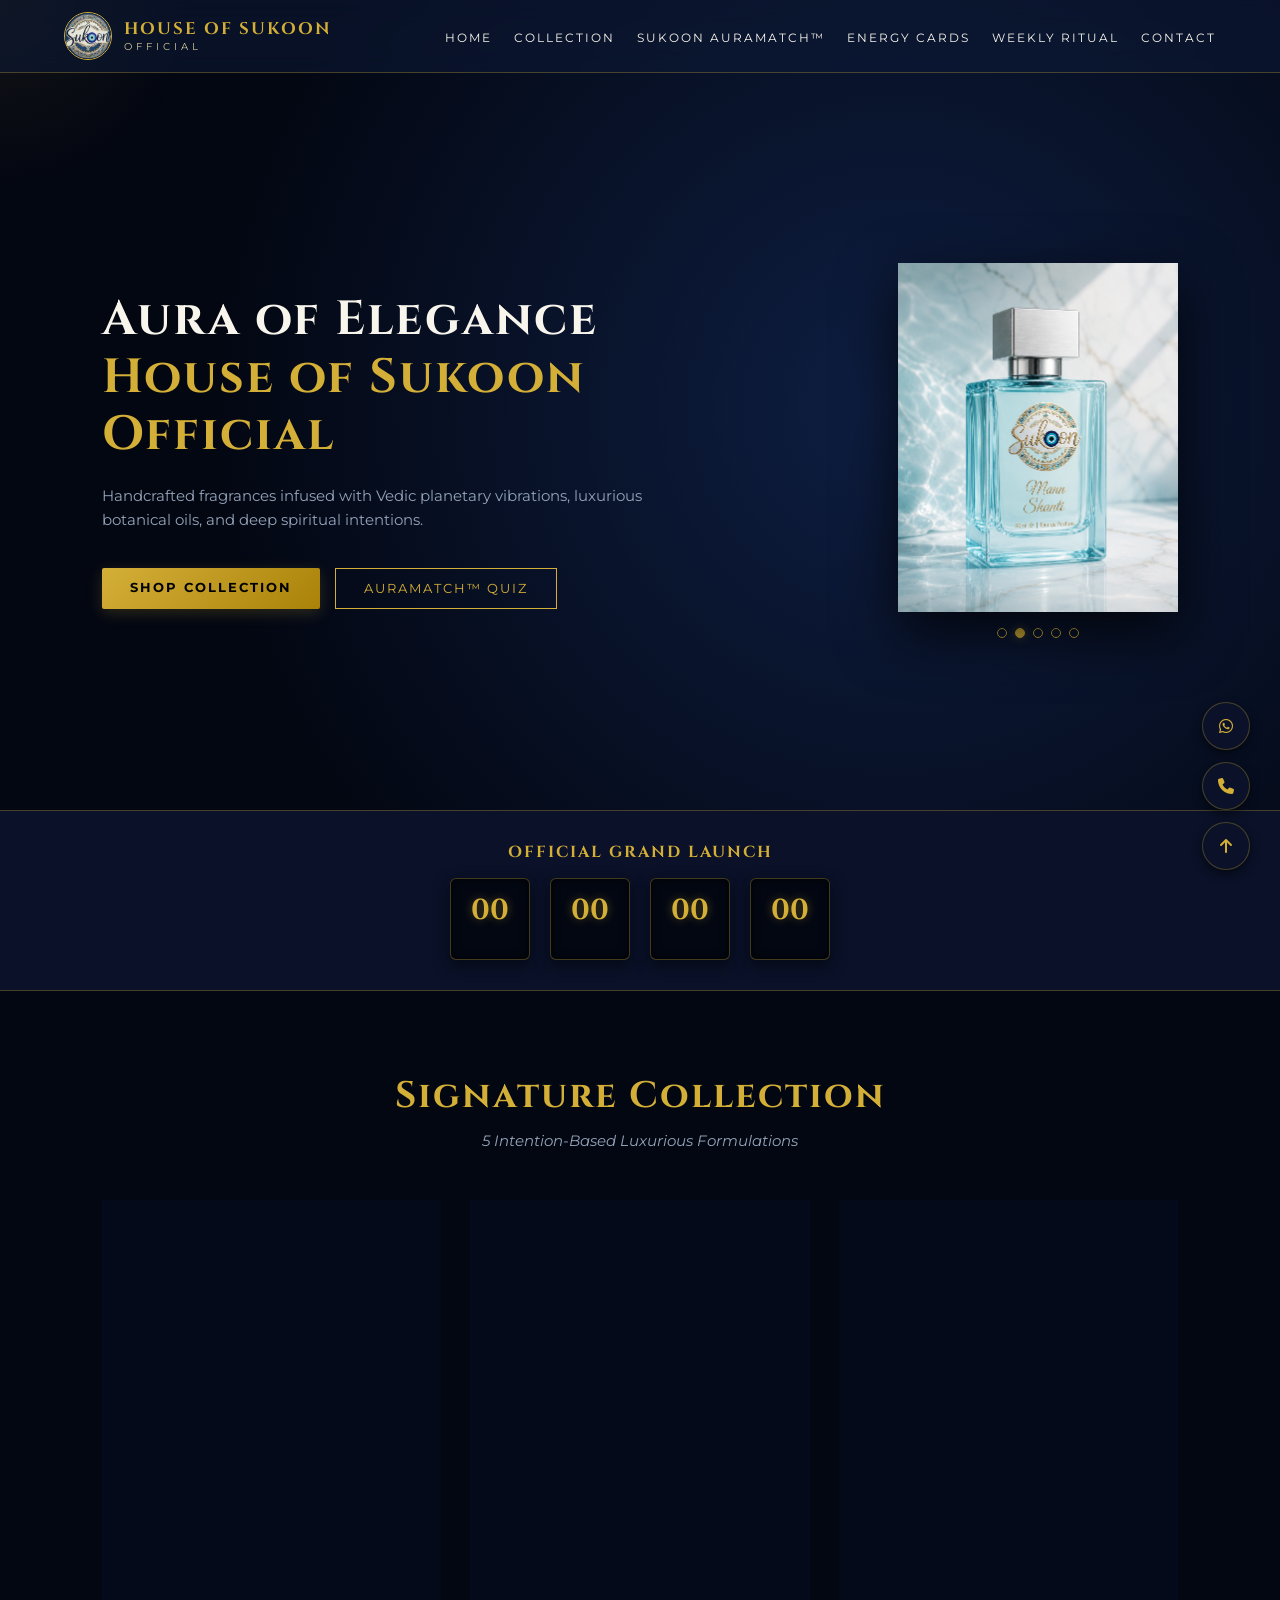
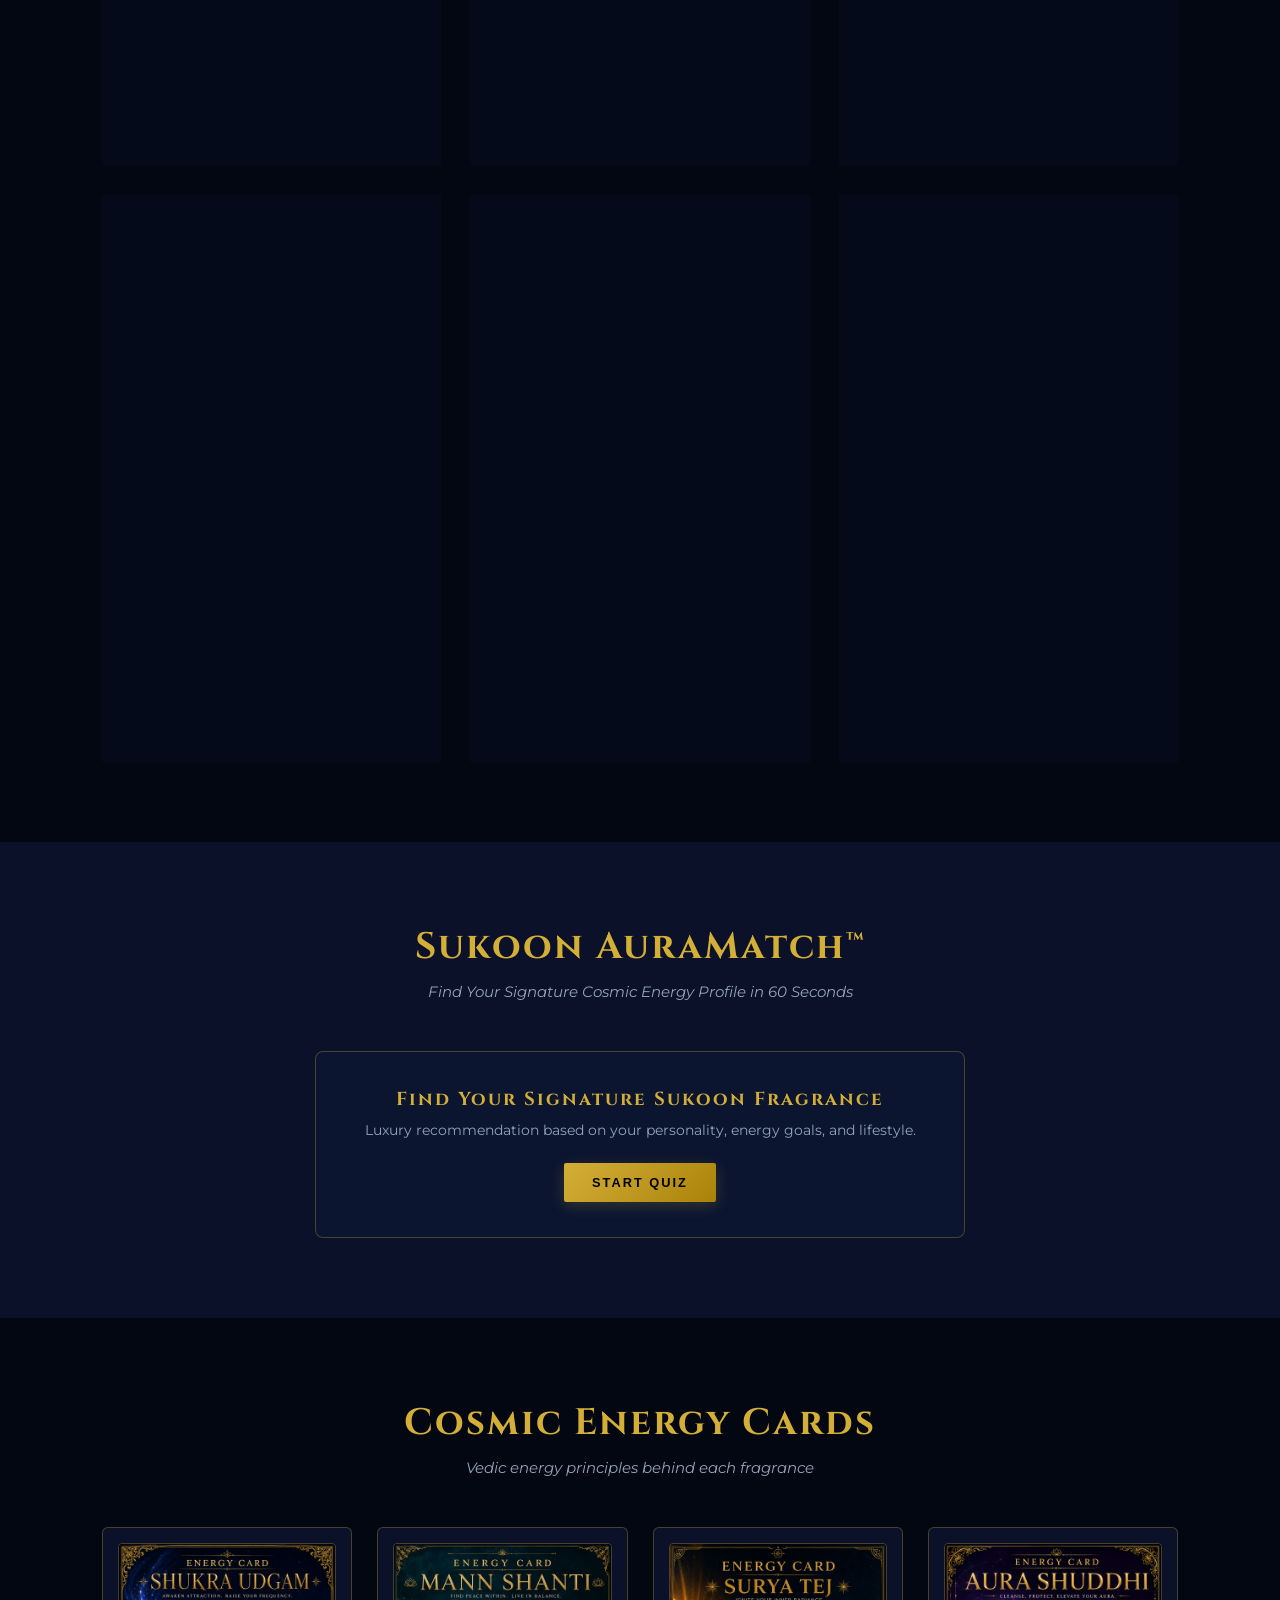
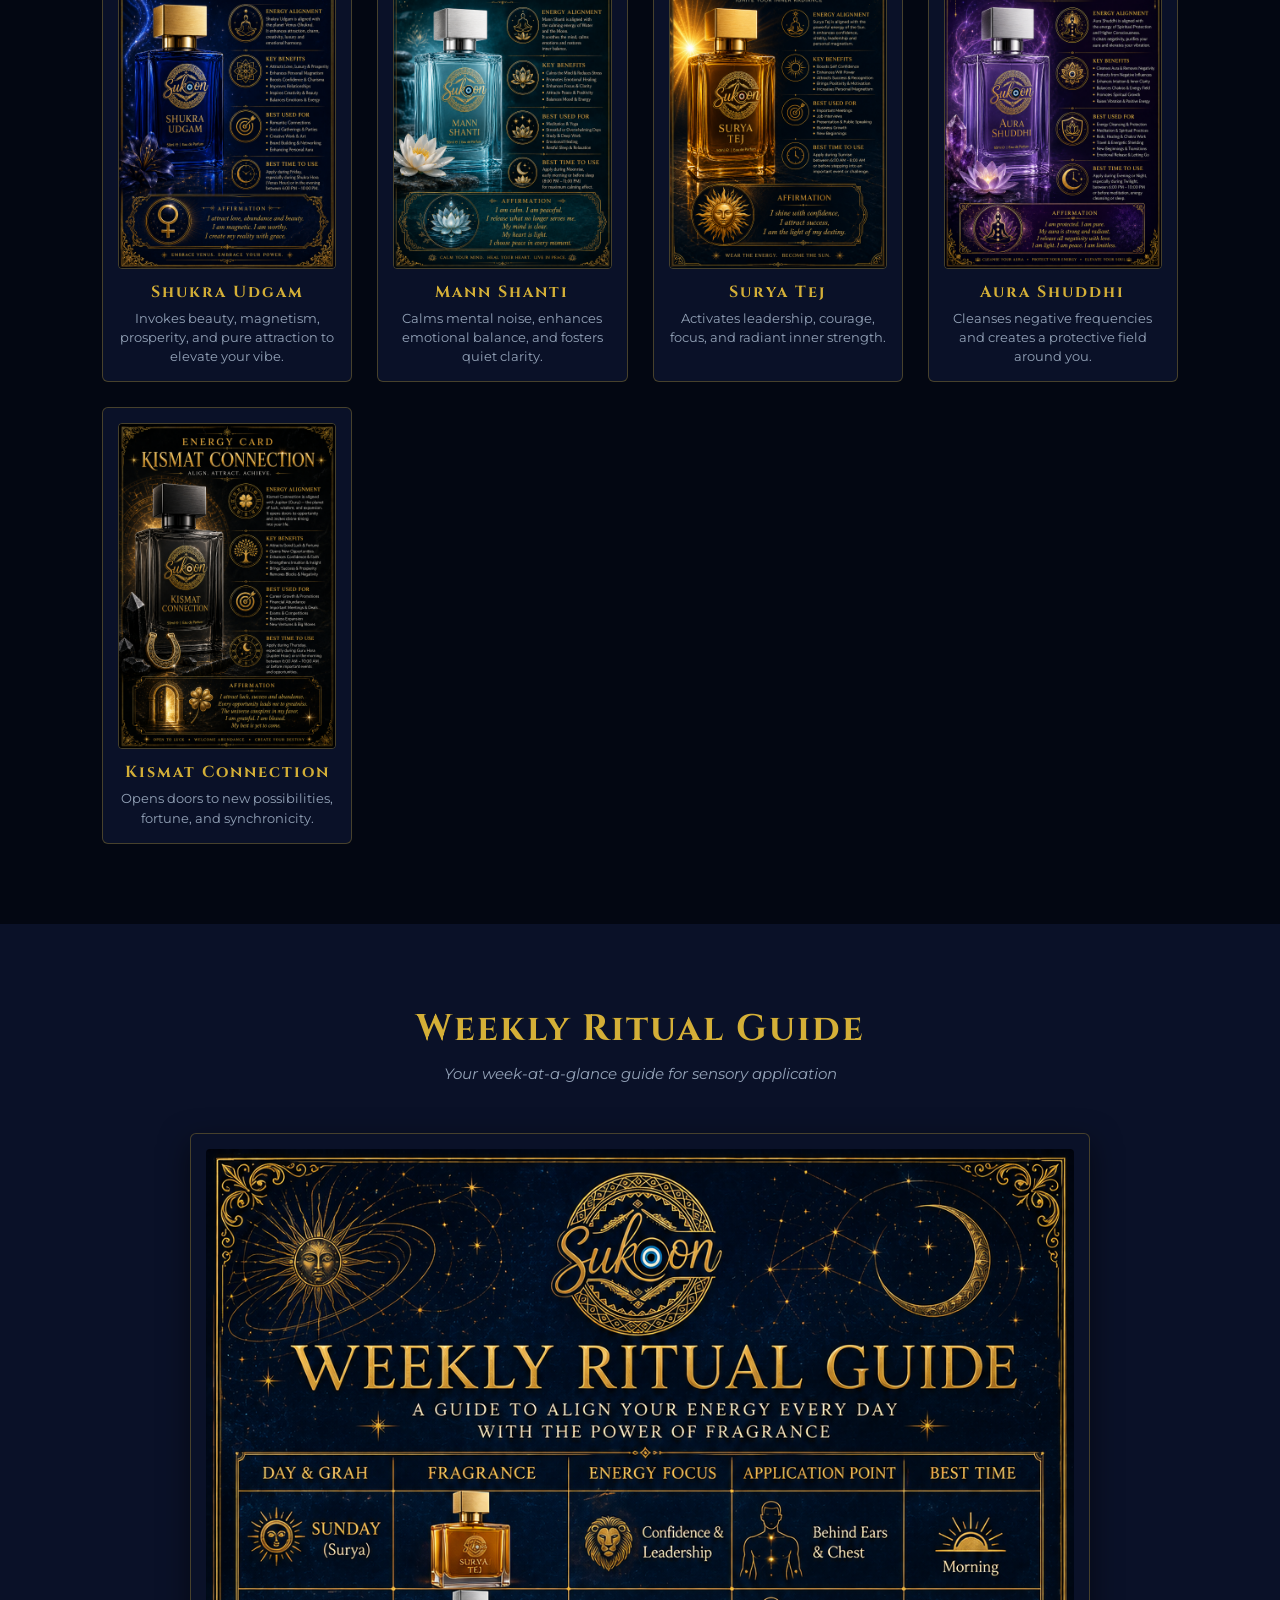
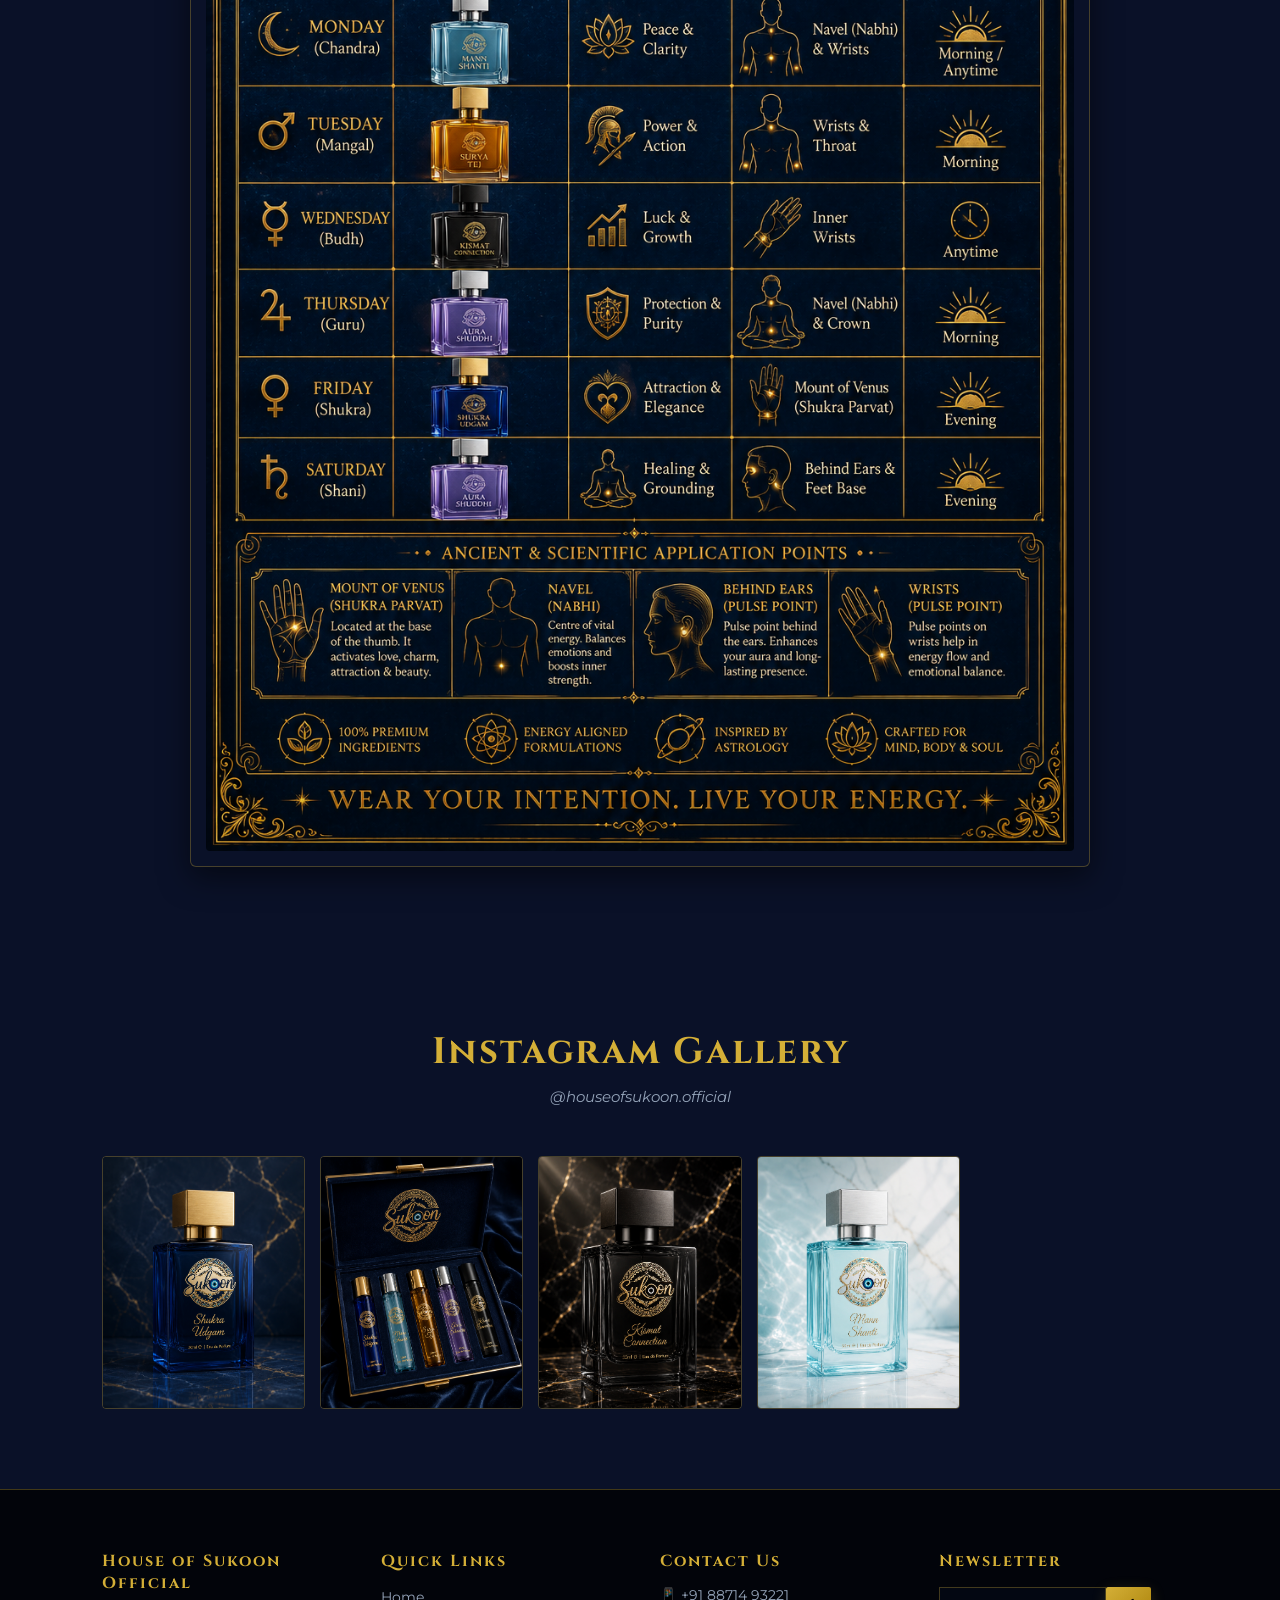
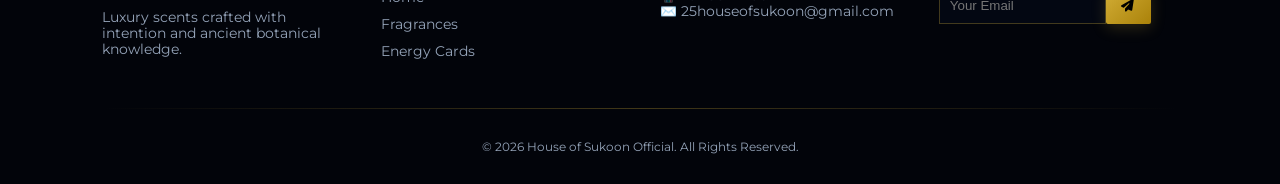
==== commit 801586c3: "Update the word 'Hello' to 'Goodbye'" ====
--- a/index.html
+++ b/index.html
@@ -1,509 +1,838 @@
 <!DOCTYPE html>
 <html lang="en">
 <head>
-  <meta charset="UTF-8">
-  <meta name="viewport" content="width=device-width, initial-scale=1.0">
-  <title>Sukoon Perfumes - Customer Reviews & Experience</title>
-  <style>
-    /* Global Styles & Reset */
-    * {
-      box-sizing: border-box;
-      margin: 0;
-      padding: 0;
-      font-family: 'Segoe UI', Tahoma, Geneva, Verdana, sans-serif;
-    }
-
-    body {
-      background: linear-gradient(135deg, #0f172a 0%, #1e1b4b 50%, #0f172a 100%);
-      color: #f8fafc;
-      padding: 40px 20px;
-      min-height: 100vh;
-    }
-
-    .container {
-      max-width: 1000px;
-      margin: 0 auto;
-    }
-
-    .section-title {
-      text-align: center;
-      font-size: 2.2rem;
-      color: #fbbf24;
-      margin-bottom: 25px;
-      letter-spacing: 1px;
-    }
-
-    .gold-accent {
-      color: #fbbf24;
-    }
-
-    /* Glassmorphism Card Style */
-    .glass-card {
-      background: rgba(255, 255, 255, 0.05);
-      backdrop-filter: blur(16px);
-      -webkit-backdrop-filter: blur(16px);
-      border: 1px solid rgba(255, 255, 255, 0.12);
-      border-radius: 20px;
-      padding: 30px;
-      box-shadow: 0 8px 32px 0 rgba(0, 0, 0, 0.37);
-      margin-bottom: 40px;
-    }
-
-    /* Section 3: Summary / Rating Overview */
-    .rating-summary {
-      display: flex;
-      flex-direction: column;
-      align-items: center;
-      text-align: center;
-    }
-
-    .rating-score {
-      font-size: 3.5rem;
-      font-weight: bold;
-      color: #fff;
-      margin: 10px 0 5px 0;
-    }
-
-    .rating-count {
-      color: #94a3b8;
-      font-size: 1.1rem;
-    }
-
-    /* Section 1: Review Slider */
-    .slider-container {
-      position: relative;
-      overflow: hidden;
-      min-height: 220px;
-      display: flex;
-      align-items: center;
-      justify-content: center;
-    }
-
-    .review-slide {
-      position: absolute;
-      top: 0;
-      left: 0;
-      width: 100%;
-      height: 100%;
-      opacity: 0;
-      transform: translateY(20px) scale(0.98);
-      transition: all 0.8s cubic-bezier(0.4, 0, 0.2, 1);
-      pointer-events: none;
-      display: flex;
-      flex-direction: column;
-      justify-content: center;
-      text-align: center;
-      padding: 10px 20px;
-    }
-
-    .review-slide.active {
-      opacity: 1;
-      transform: translateY(0) scale(1);
-      pointer-events: auto;
-    }
-
-    .review-text {
-      font-size: 1.25rem;
-      font-style: italic;
-      color: #e2e8f0;
-      line-height: 1.6;
-      margin: 15px 0;
-    }
-
-    .author-name {
-      font-size: 1.1rem;
-      font-weight: 600;
-      color: #fbbf24;
-    }
-
-    .author-role {
-      font-size: 0.9rem;
-      color: #94a3b8;
-    }
-
-    /* Slider Indicators */
-    .dots-container {
-      display: flex;
-      justify-content: center;
-      gap: 10px;
-      margin-top: 15px;
-    }
-
-    .dot {
-      width: 12px;
-      height: 12px;
-      border-radius: 50%;
-      background: rgba(255, 255, 255, 0.2);
-      cursor: pointer;
-      transition: background 0.3s ease, transform 0.3s ease;
-    }
-
-    .dot.active {
-      background: #fbbf24;
-      transform: scale(1.2);
-    }
-
-    /* Section 2: Expert Perspective */
-    .expert-perspective p {
-      color: #cbd5e1;
-      line-height: 1.8;
-      font-size: 1.05rem;
-      margin-bottom: 15px;
-      text-align: center;
-    }
-
-    /* Additional Premium Section: Why Customers Love Sukoon */
-    .features-grid {
-      display: grid;
-      grid-template-columns: repeat(auto-fit, minmax(220px, 1fr));
-      gap: 20px;
-      margin-top: 20px;
-    }
-
-    .feature-item {
-      background: rgba(255, 255, 255, 0.03);
-      border: 1px solid rgba(255, 255, 255, 0.08);
-      padding: 20px;
-      border-radius: 12px;
-      font-size: 1.1rem;
-      font-weight: 500;
-      color: #f1f5f9;
-      display: flex;
-      align-items: center;
-      gap: 12px;
-      transition: transform 0.3s ease, border-color 0.3s ease;
-    }
-
-    .feature-item:hover {
-      transform: translateY(-5px);
-      border-color: rgba(251, 191, 36, 0.4);
-    }
-
-    /* Form Section: Rate & Review */
-    .review-form {
-      display: flex;
-      flex-direction: column;
-      gap: 20px;
-    }
-
-    .form-group {
-      display: flex;
-      flex-direction: column;
-      gap: 8px;
-    }
-
-    .form-group label {
-      font-size: 1rem;
-      color: #cbd5e1;
-    }
-
-    .form-control {
-      width: 100%;
-      padding: 12px 16px;
-      background: rgba(0, 0, 0, 0.2);
-      border: 1px solid rgba(255, 255, 255, 0.15);
-      border-radius: 10px;
-      color: #fff;
-      font-size: 1rem;
-      outline: none;
-      transition: border-color 0.3s ease;
-    }
-
-    .form-control:focus {
-      border-color: #fbbf24;
-    }
-
-    /* Star Rating Selector */
-    .star-rating-input {
-      display: flex;
-      gap: 8px;
-      font-size: 2rem;
-      cursor: pointer;
-      color: #475569;
-    }
-
-    .star-rating-input span {
-      transition: color 0.2s ease;
-    }
-
-    .star-rating-input span.active,
-    .star-rating-input span:hover,
-    .star-rating-input span:hover ~ span {
-      color: #fbbf24;
-    }
-
-    .file-input-wrapper {
-      position: relative;
-    }
-
-    .submit-btn {
-      background: linear-gradient(135deg, #d97706 0%, #fbbf24 100%);
-      color: #0f172a;
-      padding: 14px 28px;
-      border: none;
-      border-radius: 10px;
-      font-size: 1.1rem;
-      font-weight: bold;
-      cursor: pointer;
-      transition: transform 0.2s ease, box-shadow 0.2s ease;
-      align-self: flex-start;
-    }
-
-    .submit-btn:hover {
-      transform: translateY(-2px);
-      box-shadow: 0 4px 20px rgba(251, 191, 36, 0.4);
-    }
-  </style>
+    <meta charset="UTF-8">
+    <meta name="viewport" content="width=device-width, initial-scale=1.0">
+    <title>House of Sukoon Official | Luxury Ancient Perfumery</title>
+    
+    <!-- SEO & Meta Tags -->
+    <meta name="description" content="Discover House of Sukoon Official's luxury handcrafted fragrances inspired by ancient wisdom and planetary energies.">
+    <meta name="keywords" content="Luxury Perfume, House of Sukoon Official, Energy Fragrances, Attar, Premium Scents">
+    <meta property="og:title" content="House of Sukoon Official | Premium Perfumes">
+    <meta property="og:description" content="Elevate your sensory experience with intention-based luxury fragrances.">
+    <meta property="og:image" content="logo.jpg">
+
+    <!-- Google Fonts & FontAwesome -->
+    <link href="https://fonts.googleapis.com/css2?family=Cinzel:wght@400;600;700;900&family=Montserrat:wght@300;400;500;600;700&display=swap" rel="stylesheet">
+    <link rel="stylesheet" href="https://cdnjs.cloudflare.com/ajax/libs/font-awesome/6.4.0/css/all.min.css">
+
+    <style>
+        :root {
+            --bg-deep: #030712;
+            --bg-surface: #0a1128;
+            --bg-glass: rgba(14, 26, 56, 0.55);
+            --gold-primary: #d4af37;
+            --gold-light: #f3e5ab;
+            --gold-glow: rgba(212, 175, 55, 0.4);
+            --border-gold: rgba(212, 175, 55, 0.3);
+            --text-light: #f8f5ec;
+            --text-muted: #94a3b8;
+        }
+
+        /* Base Settings */
+        * { margin: 0; padding: 0; box-sizing: border-box; scroll-behavior: smooth; }
+
+        body {
+            background-color: var(--bg-deep);
+            color: var(--text-light);
+            font-family: 'Montserrat', sans-serif;
+            overflow-x: hidden;
+        }
+
+        /* Mouse Glow Follower */
+        .mouse-glow { position: fixed; width: 400px; height: 400px; background: radial-gradient(circle, rgba(212, 175, 55, 0.08) 0%, transparent 70%); pointer-events: none; transform: translate(-50%, -50%); z-index: 1; }
+
+        /* Scroll Progress Bar */
+        #scroll-progress { position: fixed; top: 0; left: 0; height: 3px; background: linear-gradient(90deg, var(--gold-primary), var(--gold-light)); z-index: 10000; width: 0%; }
+
+        /* Typography */
+        h1, h2, h3, h4, .serif { font-family: 'Cinzel', serif; letter-spacing: 2px; }
+
+        /* Preloader */
+        #loader { position: fixed; inset: 0; background: var(--bg-deep); z-index: 100000; display: flex; flex-direction: column; justify-content: center; align-items: center; transition: opacity 0.8s ease, visibility 0.8s; }
+        .loader-spin { width: 60px; height: 60px; border: 2px solid var(--border-gold); border-top: 2px solid var(--gold-primary); border-radius: 50%; animation: spin 1s linear infinite; }
+        @keyframes spin { 100% { transform: rotate(360deg); } }
+
+        /* Header & Navigation */
+        header { position: fixed; top: 0; width: 100%; z-index: 1000; background: var(--bg-glass); backdrop-filter: blur(12px); border-bottom: 1px solid var(--border-gold); padding: 12px 5%; display: flex; justify-content: space-between; align-items: center; transition: 0.3s; }
+        .logo-container { display: flex; align-items: center; gap: 12px; }
+        .logo-img { width: 48px; height: 48px; border-radius: 50%; border: 1px solid var(--gold-primary); object-fit: cover; }
+        .brand-text-box { display: flex; flex-direction: column; }
+        .brand-title { font-size: 1.05rem; color: var(--gold-primary); line-height: 1.1; font-weight: 700; }
+        .brand-tag { font-size: 0.6rem; color: var(--gold-light); letter-spacing: 4px; text-transform: uppercase; opacity: 0.85; margin-top: 2px; }
+        nav ul { display: flex; list-style: none; gap: 22px; }
+        nav a { color: var(--text-light); text-decoration: none; font-size: 0.75rem; text-transform: uppercase; letter-spacing: 2px; transition: 0.3s; }
+        nav a:hover { color: var(--gold-primary); text-shadow: 0 0 8px var(--gold-glow); }
+        .hamburger { display: none; font-size: 1.5rem; color: var(--gold-primary); cursor: pointer; }
+
+        /* Buttons */
+        .btn-gold { background: linear-gradient(135deg, #d4af37 0%, #aa820a 100%); color: #000; padding: 12px 28px; font-size: 0.8rem; font-weight: 700; text-transform: uppercase; letter-spacing: 2px; border: none; border-radius: 2px; cursor: pointer; text-decoration: none; display: inline-block; transition: all 0.4s ease; box-shadow: 0 4px 15px rgba(212, 175, 55, 0.2); }
+        .btn-gold:hover { transform: translateY(-3px); box-shadow: 0 6px 20px rgba(212, 175, 55, 0.5); background: linear-gradient(135deg, #f3e5ab 0%, #d4af37 100%); }
+        .btn-outline { border: 1px solid var(--gold-primary); color: var(--gold-primary); padding: 12px 28px; font-size: 0.8rem; text-transform: uppercase; letter-spacing: 2px; text-decoration: none; display: inline-block; transition: 0.4s; background: transparent; }
+        .btn-outline:hover { background: rgba(212, 175, 55, 0.1); box-shadow: 0 0 15px var(--gold-glow); }
+
+        /* Hero Section */
+        .hero { min-height: 90vh; display: flex; align-items: center; justify-content: space-between; padding: 130px 8% 40px; position: relative; background: radial-gradient(circle at 70% 50%, #0e1e42 0%, var(--bg-deep) 70%); overflow: hidden; }
+        .hero-content { max-width: 550px; z-index: 2; }
+        .hero-title { font-size: 3rem; line-height: 1.2; color: var(--text-light); margin-bottom: 20px; }
+        .hero-title span { color: var(--gold-primary); display: block; }
+        .hero-subtitle { color: var(--text-muted); margin-bottom: 35px; font-size: 0.95rem; line-height: 1.6; }
+        .hero-btns { display: flex; gap: 15px; flex-wrap: wrap; }
+        
+        .hero-visual { position: relative; z-index: 2; display: flex; flex-direction: column; align-items: center; justify-content: center; }
+        .hero-slider-wrapper { position: relative; width: 280px; height: 350px; display: flex; justify-content: center; align-items: center; }
+        .hero-slide-img { position: absolute; width: 100%; height: 100%; object-fit: contain; filter: drop-shadow(0 20px 30px rgba(0,0,0,0.8)); opacity: 0; transition: opacity 1s ease-in-out; }
+        .hero-slide-img.active { opacity: 1; }
+        .slider-dots { display: flex; gap: 8px; margin-top: 15px; }
+        .dot { width: 10px; height: 10px; border-radius: 50%; border: 1px solid var(--gold-primary); background: transparent; cursor: pointer; transition: 0.3s; }
+        .dot.active { background: var(--gold-primary); box-shadow: 0 0 10px var(--gold-glow); }
+
+        /* 3D Countdown Flip Section */
+        .countdown-section { background: var(--bg-surface); border-top: 1px solid var(--border-gold); border-bottom: 1px solid var(--border-gold); padding: 30px 5%; text-align: center; }
+        .countdown-container { display: flex; justify-content: center; gap: 20px; margin-top: 15px; perspective: 1000px; }
+        
+        .flip-card { 
+            background: var(--bg-deep); 
+            border: 1px solid var(--border-gold); 
+            padding: 12px 18px; 
+            min-width: 80px; 
+            border-radius: 6px; 
+            box-shadow: inset 0 0 10px rgba(0,0,0,0.8), 0 5px 15px rgba(0,0,0,0.5);
+            position: relative;
+            transform-style: preserve-3d;
+            transition: transform 0.6s cubic-bezier(0.4, 0.2, 0.2, 1);
+        }
+
+        .flip-card.animate-flip {
+            animation: flip3D 0.6s ease-in-out;
+        }
+
+        @keyframes flip3D {
+            0% { transform: rotateX(0deg); }
+            50% { transform: rotateX(-90deg); background: var(--bg-glass); }
+            100% { transform: rotateX(0deg); }
+        }
+
+        .flip-num { font-size: 1.8rem; font-family: 'Cinzel', serif; color: var(--gold-primary); font-weight: 700; text-shadow: 0 0 10px var(--gold-glow); }
+        .flip-label { font-size: 0.65rem; text-transform: uppercase; color: var(--text-muted); letter-spacing: 1px; margin-top: 4px; }
+
+        /* Global Sections */
+        section { padding: 80px 8%; position: relative; }
+        .section-header { text-align: center; margin-bottom: 50px; }
+        .section-header h2 { font-size: 2.3rem; color: var(--gold-primary); margin-bottom: 10px; }
+        .section-header p { color: var(--text-muted); font-style: italic; font-size: 0.95rem; }
+
+        /* Products Grid */
+        .product-grid { display: grid; grid-template-columns: repeat(auto-fit, minmax(280px, 1fr)); gap: 30px; }
+        
+        .product-card { 
+            background: var(--bg-glass); 
+            border: 1px solid var(--border-gold); 
+            backdrop-filter: blur(8px); 
+            padding: 20px; 
+            border-radius: 6px; 
+            position: relative; 
+            transition: all 0.3s ease; 
+            display: flex;
+            flex-direction: column;
+            justify-content: space-between;
+        }
+
+        .product-card:hover { transform: translateY(-5px); border-color: var(--gold-primary); box-shadow: 0 10px 25px rgba(0,0,0,0.5); }
+        .product-badge { position: absolute; top: 15px; left: 15px; background: var(--gold-primary); color: #000; font-size: 0.65rem; font-weight: 700; padding: 3px 8px; text-transform: uppercase; z-index: 3; border-radius: 2px; }
+        .wishlist-btn { position: absolute; top: 15px; right: 15px; color: var(--text-muted); cursor: pointer; z-index: 3; transition: 0.3s; }
+        .wishlist-btn.active, .wishlist-btn:hover { color: #e11d48; }
+        
+        .p-img-box { 
+            width: 100%; 
+            margin-bottom: 15px; 
+            border: 1px solid rgba(212, 175, 55, 0.2); 
+            border-radius: 4px;
+            background: rgba(3, 7, 18, 0.6);
+            padding: 10px;
+            text-align: center;
+        }
+        
+        .p-img-box img { 
+            width: 100%; 
+            max-width: 100%;
+            height: auto; 
+            display: block;
+            border-radius: 2px;
+        }
+        
+        .product-info-box { flex-grow: 1; display: flex; flex-direction: column; }
+        .product-card h3 { font-size: 1.1rem; color: var(--gold-primary); margin-bottom: 5px; }
+        .product-card .desc { font-size: 0.8rem; color: var(--text-muted); margin-bottom: 15px; }
+        
+        .price-row { display: flex; justify-content: space-between; align-items: center; margin-top: auto; padding-top: 10px; }
+        .price { font-size: 1.2rem; font-weight: 700; color: #fff; }
+
+        /* Quick View Button */
+        .btn-quick-view { display: block; width: 100%; text-align: center; padding: 10px; background: transparent; border: 1px solid var(--gold-primary); color: var(--gold-primary); font-size: 0.75rem; text-transform: uppercase; letter-spacing: 2px; cursor: pointer; transition: 0.4s; margin-top: 15px; }
+        .btn-quick-view:hover { background: rgba(212, 175, 55, 0.15); }
+
+        /* Sukoon AuraMatch Quiz */
+        .auramatch-card { max-width: 650px; margin: 0 auto; background: var(--bg-glass); border: 1px solid var(--border-gold); padding: 35px; border-radius: 8px; text-align: center; backdrop-filter: blur(12px); }
+        .quiz-step { display: none; text-align: left; }
+        .quiz-step.active { display: block; }
+        .quiz-input { width: 100%; padding: 14px; background: var(--bg-deep); border: 1px solid var(--border-gold); color: #fff; border-radius: 4px; margin-top: 10px; margin-bottom: 20px; font-size: 0.9rem; outline: none; }
+        .quiz-option-grid { display: grid; grid-template-columns: repeat(auto-fit, minmax(180px, 1fr)); gap: 12px; margin-top: 15px; }
+        .quiz-opt-btn { padding: 14px; background: var(--bg-surface); border: 1px solid var(--border-gold); color: var(--text-light); text-align: center; cursor: pointer; transition: 0.3s; font-size: 0.85rem; border-radius: 4px; }
+        .quiz-opt-btn:hover { border-color: var(--gold-primary); background: rgba(212, 175, 55, 0.2); }
+        
+        .analysis-box { display: flex; flex-direction: column; align-items: center; justify-content: center; padding: 40px 0; }
+        .pulse-orb { width: 80px; height: 80px; border-radius: 50%; background: radial-gradient(circle, var(--gold-primary) 0%, transparent 70%); animation: pulse 1.5s infinite; margin-bottom: 20px; }
+        @keyframes pulse { 0% { transform: scale(0.8); opacity: 0.5; } 50% { transform: scale(1.2); opacity: 1; } 100% { transform: scale(0.8); opacity: 0.5; } }
+
+        .identity-result-card { border: 1px solid var(--gold-primary); background: linear-gradient(145deg, #0a1128, #030712); padding: 30px; border-radius: 8px; text-align: center; margin-top: 20px; }
+        .identity-tag { display: inline-block; background: var(--gold-primary); color: #000; font-weight: 700; font-size: 0.7rem; padding: 4px 12px; text-transform: uppercase; letter-spacing: 2px; margin-bottom: 15px; border-radius: 20px; }
+        .match-score { color: #10b981; font-weight: 700; font-size: 1.1rem; margin: 10px 0; }
+        .coupon-box { border: 1px dashed var(--gold-primary); background: rgba(212, 175, 55, 0.1); padding: 10px 20px; border-radius: 4px; display: inline-block; margin: 15px 0; color: var(--gold-light); font-weight: 700; letter-spacing: 3px; }
+
+        /* Cosmic Energy Cards Grid */
+        .energy-grid { display: grid; grid-template-columns: repeat(auto-fit, minmax(220px, 1fr)); gap: 25px; }
+        .energy-card-box { background: var(--bg-surface); border: 1px solid var(--border-gold); padding: 15px; border-radius: 6px; text-align: center; transition: 0.3s; }
+        .energy-card-box:hover { border-color: var(--gold-primary); transform: translateY(-5px); box-shadow: 0 10px 20px rgba(0,0,0,0.6); }
+        .energy-card-box img { width: 100%; height: auto; border-radius: 4px; margin-bottom: 12px; display: block; border: 1px solid var(--border-gold); }
+        .energy-card-box h4 { color: var(--gold-primary); margin-bottom: 6px; font-size: 1rem; }
+        .energy-card-box p { font-size: 0.8rem; color: var(--text-muted); line-height: 1.5; }
+
+        /* Weekly Ritual Section */
+        .single-ritual-container { max-width: 900px; margin: 0 auto; text-align: center; }
+        .ritual-image-box { width: 100%; border: 1px solid var(--border-gold); background: var(--bg-surface); padding: 15px; border-radius: 6px; box-shadow: 0 10px 30px rgba(0,0,0,0.5); }
+        .ritual-image-box img { width: 100%; height: auto; display: block; border-radius: 4px; }
+
+        /* Instagram Gallery */
+        .insta-masonry { display: grid; grid-template-columns: repeat(auto-fill, minmax(200px, 1fr)); gap: 15px; }
+        .insta-item { position: relative; overflow: hidden; border: 1px solid var(--border-gold); border-radius: 4px; }
+        .insta-item img { width: 100%; height: auto; display: block; transition: 0.5s; }
+        .insta-overlay { position: absolute; inset: 0; background: rgba(7, 13, 30, 0.7); display: flex; justify-content: center; align-items: center; opacity: 0; transition: 0.3s; color: var(--gold-primary); font-size: 1.5rem; }
+        .insta-item:hover .insta-overlay { opacity: 1; }
+
+        /* Quick View Modal POPUP */
+        .quick-view-modal { position: fixed; inset: 0; background: rgba(0,0,0,0.85); z-index: 20000; display: flex; justify-content: center; align-items: center; opacity: 0; pointer-events: none; transition: 0.4s; visibility: hidden; }
+        .quick-view-modal.active { opacity: 1; pointer-events: auto; visibility: visible; }
+        
+        .qv-modal-content {
+            background: var(--bg-surface);
+            border: 1px solid var(--border-gold);
+            width: 90%;
+            max-width: 800px;
+            max-height: 85vh;
+            position: relative;
+            display: flex;
+            gap: 20px;
+            padding: 30px;
+            overflow-y: auto;
+            border-radius: 6px;
+        }
+        .qv-modal-close { position: absolute; top: 15px; right: 15px; color: var(--gold-primary); cursor: pointer; font-size: 1.5rem; z-index: 10; }
+
+        .qv-media-side { flex: 0 0 45%; }
+        .qv-main-img { width: 100%; height: auto; border-radius: 4px; border: 1px solid var(--border-gold); }
+
+        .qv-details-side { flex: 1; display: flex; flex-direction: column; gap: 12px; }
+        .qv-title { font-size: 1.6rem; color: var(--gold-primary); }
+        .qv-subtitle { font-size: 0.8rem; text-transform: uppercase; letter-spacing: 2px; color: var(--text-muted); }
+        .qv-price { font-size: 1.4rem; font-weight: 700; color: #fff; }
+        .qv-desc { font-size: 0.85rem; line-height: 1.6; color: var(--text-muted); }
+
+        .qv-notes-box { border: 1px solid var(--border-gold); background: rgba(3, 7, 18, 0.5); padding: 12px; border-radius: 4px; }
+        .qv-notes-title { font-size: 0.8rem; text-transform: uppercase; color: var(--gold-light); letter-spacing: 1px; margin-bottom: 8px; }
+        .qv-notes-list { list-style: none; display: flex; flex-direction: column; gap: 6px; }
+        .qv-notes-list li { font-size: 0.8rem; color: var(--text-muted); }
+        .qv-notes-list li strong { color: var(--gold-primary); }
+
+        /* Floating Quick Action Buttons */
+        .floating-actions { position: fixed; bottom: 30px; right: 30px; display: flex; flex-direction: column; gap: 12px; z-index: 999; }
+        .float-btn { width: 48px; height: 48px; border-radius: 50%; background: var(--bg-surface); border: 1px solid var(--border-gold); color: var(--gold-primary); display: flex; justify-content: center; align-items: center; text-decoration: none; box-shadow: 0 4px 10px rgba(0,0,0,0.5); transition: 0.3s; }
+        .float-btn:hover { background: var(--gold-primary); color: #000; }
+
+        /* Footer */
+        footer { background: #02040a; border-top: 1px solid var(--border-gold); padding: 60px 8% 30px; }
+        .footer-grid { display: grid; grid-template-columns: repeat(auto-fit, minmax(200px, 1fr)); gap: 40px; margin-bottom: 40px; }
+        .footer-col h4 { color: var(--gold-primary); margin-bottom: 15px; font-size: 1rem; }
+        .footer-col ul { list-style: none; }
+        .footer-col li { margin-bottom: 8px; }
+        .footer-col a { color: var(--text-muted); text-decoration: none; font-size: 0.85rem; transition: 0.3s; }
+        .footer-col a:hover { color: var(--gold-primary); }
+        .newsletter-box { display: flex; margin-top: 15px; }
+        .newsletter-box input { padding: 10px; background: var(--bg-deep); border: 1px solid var(--border-gold); color: #fff; outline: none; width: 70%; }
+        .gold-divider { height: 1px; background: linear-gradient(90deg, transparent, var(--border-gold), transparent); margin: 30px 0; }
+
+        /* Mobile Adjustments */
+        @media (max-width: 768px) {
+            .hamburger { display: block; }
+            nav ul { position: fixed; top: 70px; right: -100%; width: 70%; height: 100vh; background: var(--bg-surface); flex-direction: column; padding: 40px; transition: 0.4s; border-left: 1px solid var(--border-gold); }
+            nav ul.active { right: 0; }
+            .hero { flex-direction: column; text-align: center; padding-top: 120px; }
+            .hero-title { font-size: 2.2rem; }
+            .hero-slider-wrapper { width: 220px; height: 280px; margin-top: 25px; }
+            .hero-btns { justify-content: center; }
+            .qv-modal-content { flex-direction: column; padding: 20px; }
+            .qv-media-side { flex: 1; }
+        }
+    </style>
 </head>
 <body>
 
-  <div class="container">
-
-    <!-- Section 3: Rating Overview -->
-    <div class="glass-card rating-summary">
-      <div class="gold-accent">⭐⭐⭐⭐⭐</div>
-      <div class="rating-score">4.9/5</div>
-      <div class="rating-count">Based on <strong>1,200+ Happy Customers</strong></div>
+    <!-- Scroll Progress Bar -->
+    <div id="scroll-progress"></div>
+
+    <!-- Mouse Glow Effect -->
+    <div class="mouse-glow" id="mouseGlow"></div>
+
+    <!-- Preloader -->
+    <div id="loader">
+        <div class="loader-spin"></div>
+        <p class="serif" style="margin-top: 20px; color: var(--gold-primary); letter-spacing: 3px;">HOUSE OF SUKOON OFFICIAL</p>
     </div>
 
-    <!-- Section 1: Customer Reviews Auto-Slider -->
-    <div class="glass-card">
-      <h2 class="section-title">What Our Customers Say</h2>
-      
-      <div class="slider-container" id="sliderContainer">
-        
-        <div class="review-slide active">
-          <div class="gold-accent">⭐⭐⭐⭐⭐</div>
-          <p class="review-text">"Surya Tej has become my daily office fragrance. It feels premium, lasts all day, and I receive compliments almost every time I wear it."</p>
-          <div class="author-name">Rohan Sharma</div>
-          <div class="author-role">Business Owner</div>
-        </div>
-
-        <div class="review-slide">
-          <div class="gold-accent">⭐⭐⭐⭐⭐</div>
-          <p class="review-text">"Mann Shanti is incredibly calming. The fragrance is soft, elegant, and perfect for long working hours."</p>
-          <div class="author-name">Priya Verma</div>
-          <div class="author-role">Interior Designer</div>
-        </div>
-
-        <div class="review-slide">
-          <div class="gold-accent">⭐⭐⭐⭐⭐</div>
-          <p class="review-text">"Kismat Connection has a fresh luxury vibe with excellent longevity. It feels far more expensive than its price."</p>
-          <div class="author-name">Ankit Patel</div>
-          <div class="author-role">Entrepreneur</div>
-        </div>
-
-        <div class="review-slide">
-          <div class="gold-accent">⭐⭐⭐⭐⭐</div>
-          <p class="review-text">"Shukra Udgam is my favourite for evening outings. Floral, classy and long-lasting."</p>
-          <div class="author-name">Neha Singh</div>
-        </div>
-
-        <div class="review-slide">
-          <div class="gold-accent">⭐⭐⭐⭐⭐</div>
-          <p class="review-text">"Aura Shuddhi has a unique woody-lavender profile. Very different from regular perfumes."</p>
-          <div class="author-name">Rahul Jain</div>
-        </div>
-
-      </div>
-
-      <div class="dots-container" id="dotsContainer"></div>
+    <!-- Header Navigation -->
+    <header>
+        <div class="logo-container">
+            <img src="logo.jpg" alt="House of Sukoon Official Logo" class="logo-img" onerror="this.onerror=null; this.src='logo.png';">
+            <div class="brand-text-box">
+                <span class="serif brand-title">HOUSE OF SUKOON</span>
+                <span class="brand-tag">OFFICIAL</span>
+            </div>
+        </div>
+        <nav>
+            <ul id="navLinks">
+                <li><a href="#hero">Home</a></li>
+                <li><a href="#products">Collection</a></li>
+                <li><a href="#auramatch">Sukoon AuraMatch™</a></li>
+                <li><a href="#energy">Energy Cards</a></li>
+                <li><a href="#rituals">Weekly Ritual</a></li>
+                <li><a href="#contact">Contact</a></li>
+            </ul>
+        </nav>
+        <div class="hamburger" id="menuToggle"><i class="fas fa-bars"></i></div>
+    </header>
+
+    <!-- Hero Section -->
+    <section id="hero" class="hero">
+        <div class="hero-content">
+            <h1 class="hero-title">Aura of Elegance <span>House of Sukoon Official</span></h1>
+            <p class="hero-subtitle">Handcrafted fragrances infused with Vedic planetary vibrations, luxurious botanical oils, and deep spiritual intentions.</p>
+            <div class="hero-btns">
+                <a href="#products" class="btn-gold">Shop Collection</a>
+                <a href="#auramatch" class="btn-outline">AuraMatch™ Quiz</a>
+            </div>
+        </div>
+
+        <!-- Hero Automatic Slider -->
+        <div class="hero-visual">
+            <div class="hero-slider-wrapper">
+                <img src="shukra.jpg" alt="Shukra Udgam" class="hero-slide-img active" onerror="this.onerror=null; this.src='shukra.png';">
+                <img src="mann.jpg" alt="Mann Shanti" class="hero-slide-img" onerror="this.onerror=null; this.src='mann.png';">
+                <img src="surya.jpg" alt="Surya Tej" class="hero-slide-img" onerror="this.onerror=null; this.src='surya.png';">
+                <img src="aura.jpg" alt="Aura Shuddhi" class="hero-slide-img" onerror="this.onerror=null; this.src='aura.png';">
+                <img src="kismat.jpg" alt="Kismat Connection" class="hero-slide-img" onerror="this.onerror=null; this.src='kismat.png';">
+            </div>
+            <div class="slider-dots">
+                <span class="dot active" onclick="setSlide(0)"></span>
+                <span class="dot" onclick="setSlide(1)"></span>
+                <span class="dot" onclick="setSlide(2)"></span>
+                <span class="dot" onclick="setSlide(3)"></span>
+                <span class="dot" onclick="setSlide(4)"></span>
+            </div>
+        </div>
+    </section>
+
+    <!-- Launch 3D Flip Countdown -->
+    <div class="countdown-section">
+        <h3 class="serif" style="color: var(--gold-primary); font-size: 1rem;">OFFICIAL GRAND LAUNCH</h3>
+        <div class="countdown-container">
+            <div class="flip-card" id="card-d"><div class="flip-num" id="d">00</div><div class="flip-label">Days</div></div>
+            <div class="flip-card" id="card-h"><div class="flip-num" id="h">00</div><div class="flip-label">Hours</div></div>
+            <div class="flip-card" id="card-m"><div class="flip-num" id="m">00</div><div class="flip-label">Mins</div></div>
+            <div class="flip-card" id="card-s"><div class="flip-num" id="s">00</div><div class="flip-label">Secs</div></div>
+        </div>
     </div>
 
-    <!-- Section 2: Expert Perspective -->
-    <div class="glass-card expert-perspective">
-      <h2 class="section-title">Expert Perspective</h2>
-      <p>Our fragrance collection is inspired by traditional symbolism and modern perfumery. Every fragrance is designed around a particular mood or intention while remaining a premium Eau de Parfum suitable for everyday wear.</p>
-      <p>These themes are part of the creative inspiration behind the collection and are intended to enhance the overall fragrance experience.</p>
+    <!-- Products Collection -->
+    <section id="products">
+        <div class="section-header">
+            <h2>Signature Collection</h2>
+            <p>5 Intention-Based Luxurious Formulations</p>
+        </div>
+        <div class="product-grid">
+
+            <!-- Discovery Pack Product Card -->
+            <div class="product-card">
+                <span class="product-badge">Premium</span>
+                <i class="far fa-heart wishlist-btn" onclick="toggleWishlist(this)"></i>
+                <div class="p-img-box">
+                    <img src="discoverpack.jpg" alt="Discovery Pack" loading="lazy" onerror="this.onerror=null; this.src='discoverpack.png'; if(this.src.includes('.png')) { this.onerror=null; this.src='discoverypack.jpg'; }">
+                </div>
+                <div class="product-info-box">
+                    <h3>Discovery Pack</h3>
+                    <p class="desc">5 x 10ml Energy Editions Set</p>
+                    <div class="price-row">
+                        <span class="price">₹1,999</span>
+                    </div>
+                </div>
+                <button class="btn-quick-view" onclick="openPopup('Discovery Pack')">View Details</button>
+            </div>
+
+            <!-- Shukra Udgam -->
+            <div class="product-card">
+                <i class="far fa-heart wishlist-btn" onclick="toggleWishlist(this)"></i>
+                <div class="p-img-box">
+                    <img src="shukra.jpg" alt="Shukra Udgam" loading="lazy" onerror="this.onerror=null; this.src='shukra.png';">
+                </div>
+                <div class="product-info-box">
+                    <h3>Shukra Udgam</h3>
+                    <p class="desc">Attraction • Elegance • Prosperity</p>
+                    <div class="price-row">
+                        <span class="price">₹1,099</span>
+                    </div>
+                </div>
+                <button class="btn-quick-view" onclick="openPopup('Shukra Udgam')">View Details</button>
+            </div>
+
+            <!-- Mann Shanti -->
+            <div class="product-card">
+                <i class="far fa-heart wishlist-btn" onclick="toggleWishlist(this)"></i>
+                <div class="p-img-box">
+                    <img src="mann.jpg" alt="Mann Shanti" loading="lazy" onerror="this.onerror=null; this.src='mann.png';">
+                </div>
+                <div class="product-info-box">
+                    <h3>Mann Shanti</h3>
+                    <p class="desc">Peace • Clarity • Calmness</p>
+                    <div class="price-row">
+                        <span class="price">₹1,099</span>
+                    </div>
+                </div>
+                <button class="btn-quick-view" onclick="openPopup('Mann Shanti')">View Details</button>
+            </div>
+
+            <!-- Surya Tej -->
+            <div class="product-card">
+                <i class="far fa-heart wishlist-btn" onclick="toggleWishlist(this)"></i>
+                <div class="p-img-box">
+                    <img src="surya.jpg" alt="Surya Tej" loading="lazy" onerror="this.onerror=null; this.src='surya.png';">
+                </div>
+                <div class="product-info-box">
+                    <h3>Surya Tej</h3>
+                    <p class="desc">Confidence • Success • Leadership</p>
+                    <div class="price-row">
+                        <span class="price">₹1,099</span>
+                    </div>
+                </div>
+                <button class="btn-quick-view" onclick="openPopup('Surya Tej')">View Details</button>
+            </div>
+
+            <!-- Aura Shuddhi -->
+            <div class="product-card">
+                <i class="far fa-heart wishlist-btn" onclick="toggleWishlist(this)"></i>
+                <div class="p-img-box">
+                    <img src="aura.jpg" alt="Aura Shuddhi" loading="lazy" onerror="this.onerror=null; this.src='aura.png';">
+                </div>
+                <div class="product-info-box">
+                    <h3>Aura Shuddhi</h3>
+                    <p class="desc">Protection • Balance • Energy</p>
+                    <div class="price-row">
+                        <span class="price">₹1,099</span>
+                    </div>
+                </div>
+                <button class="btn-quick-view" onclick="openPopup('Aura Shuddhi')">View Details</button>
+            </div>
+
+            <!-- Kismat Connection -->
+            <div class="product-card">
+                <i class="far fa-heart wishlist-btn" onclick="toggleWishlist(this)"></i>
+                <div class="p-img-box">
+                    <img src="kismat.jpg" alt="Kismat Connection" loading="lazy" onerror="this.onerror=null; this.src='kismat.png';">
+                </div>
+                <div class="product-info-box">
+                    <h3>Kismat Connection</h3>
+                    <p class="desc">Growth • Opportunity • Expansion</p>
+                    <div class="price-row">
+                        <span class="price">₹1,099</span>
+                    </div>
+                </div>
+                <button class="btn-quick-view" onclick="openPopup('Kismat Connection')">View Details</button>
+            </div>
+
+        </div>
+    </section>
+
+    <!-- Sukoon AuraMatch Quiz Section -->
+    <section id="auramatch" style="background: var(--bg-surface);">
+        <div class="section-header">
+            <h2>Sukoon AuraMatch™</h2>
+            <p>Find Your Signature Cosmic Energy Profile in 60 Seconds</p>
+        </div>
+
+        <div class="auramatch-card">
+            <div class="quiz-step active" id="step-1">
+                <h3 class="serif" style="color: var(--gold-primary); text-align: center; margin-bottom: 10px;">Find Your Signature Sukoon Fragrance</h3>
+                <p style="color: var(--text-muted); text-align: center; font-size: 0.85rem; margin-bottom: 25px;">Luxury recommendation based on your personality, energy goals, and lifestyle.</p>
+                <div style="text-align: center;">
+                    <button class="btn-gold" onclick="nextStep(2)">Start Quiz</button>
+                </div>
+            </div>
+
+            <div class="quiz-step" id="step-2">
+                <h3 class="serif" style="color: var(--gold-primary); margin-bottom: 15px;">Enter Your Details</h3>
+                <input type="text" id="custName" class="quiz-input" placeholder="Full Name" required>
+                <input type="tel" id="custPhone" class="quiz-input" placeholder="Mobile Number" required>
+                <button class="btn-gold" style="width: 100%;" onclick="nextStep(3)">Continue</button>
+            </div>
+
+            <div class="quiz-step" id="step-3">
+                <h4 style="color: var(--gold-light);">1. Aapko kis type ki smell sabse zyada pasand hai?</h4>
+                <div class="quiz-option-grid">
+                    <button class="quiz-opt-btn" onclick="selectAnswer('smell', 'Fresh', 4)">🌿 Fresh & Oceanic</button>
+                    <button class="quiz-opt-btn" onclick="selectAnswer('smell', 'Sweet', 4)">🌸 Sweet & Floral</button>
+                    <button class="quiz-opt-btn" onclick="selectAnswer('smell', 'Woody', 4)">🪵 Woody & Earthy</button>
+                    <button class="quiz-opt-btn" onclick="selectAnswer('smell', 'Strong', 4)">🔥 Strong & Spicy</button>
+                </div>
+            </div>
+
+            <div class="quiz-step" id="step-4">
+                <h4 style="color: var(--gold-light);">2. Aap perfume kab sabse zyada use karte hain?</h4>
+                <div class="quiz-option-grid">
+                    <button class="quiz-opt-btn" onclick="selectAnswer('occasion', 'Office', 5)">💼 Office / Business</button>
+                    <button class="quiz-opt-btn" onclick="selectAnswer('occasion', 'Party', 5)">🎉 Parties & Events</button>
+                    <button class="quiz-opt-btn" onclick="selectAnswer('occasion', 'Date', 5)">❤️ Date Nights</button>
+                    <button class="quiz-opt-btn" onclick="selectAnswer('occasion', 'Daily', 5)">✨ Daily Ritual</button>
+                </div>
+            </div>
+
+            <div class="quiz-step" id="step-5">
+                <h4 style="color: var(--gold-light);">3. Aapki personality kisse sabse match karti hai?</h4>
+                <div class="quiz-option-grid">
+                    <button class="quiz-opt-btn" onclick="selectAnswer('persona', 'Leader', 6)">👑 Leader / Confident</button>
+                    <button class="quiz-opt-btn" onclick="selectAnswer('persona', 'Romantic', 6)">🌸 Romantic / Charming</button>
+                    <button class="quiz-opt-btn" onclick="selectAnswer('persona', 'Calm', 6)">🧘 Calm / Peaceful</button>
+                    <button class="quiz-opt-btn" onclick="selectAnswer('persona', 'Protective', 6)">🛡️ Focused / Mystic</button>
+                </div>
+            </div>
+
+            <div class="quiz-step" id="step-6">
+                <h4 style="color: var(--gold-light);">4. Aapko kis color aura ki attraction mehsoos hoti hai?</h4>
+                <div class="quiz-option-grid">
+                    <button class="quiz-opt-btn" onclick="selectAnswer('color', 'Golden', 7)">✨ Royal Gold</button>
+                    <button class="quiz-opt-btn" onclick="selectAnswer('color', 'Blue', 7)">🌊 Calm Oceanic Blue</button>
+                    <button class="quiz-opt-btn" onclick="selectAnswer('color', 'Purple', 7)">🔮 Cosmic Purple</button>
+                    <button class="quiz-opt-btn" onclick="selectAnswer('color', 'Black', 7)">🖤 Deep Mystic Black</button>
+                </div>
+            </div>
+
+            <div class="quiz-step" id="step-7">
+                <div class="analysis-box">
+                    <div class="pulse-orb"></div>
+                    <h3 class="serif" style="color: var(--gold-primary);">Analyzing Your Energy...</h3>
+                    <p style="color: var(--text-muted); font-size: 0.85rem; margin-top: 10px;" id="analysisText">Matching Notes with Planetary Vibrations...</p>
+                </div>
+            </div>
+
+            <div class="quiz-step" id="step-8">
+                <div class="identity-result-card">
+                    <span class="identity-tag" id="identityTitle">👑 THE LEADER</span>
+                    <h2 class="serif" id="matchedPerfume" style="color: #fff; font-size: 1.8rem;">SURYA TEJ</h2>
+                    <div class="match-score">✨ 95% Compatibility Match</div>
+                    <p id="matchedDesc" style="color: var(--text-muted); font-size: 0.85rem; margin: 10px 0;">Boosts leadership qualities, courage, and radiant willpower.</p>
+                    
+                    <div class="coupon-box">
+                        UNLOCKED 10% OFF: <span>SUKOON10</span>
+                    </div>
+
+                    <div style="display: flex; gap: 10px; justify-content: center; flex-wrap: wrap; margin-top: 15px;">
+                        <button class="btn-gold" id="btnOrderDirect">Order Now On WhatsApp</button>
+                        <button class="btn-outline" onclick="resetAuraQuiz()">Take Quiz Again</button>
+                    </div>
+                </div>
+            </div>
+        </div>
+    </section>
+
+    <!-- Cosmic Energy Cards Section -->
+    <section id="energy">
+        <div class="section-header">
+            <h2>Cosmic Energy Cards</h2>
+            <p>Vedic energy principles behind each fragrance</p>
+        </div>
+        <div class="energy-grid">
+            <div class="energy-card-box">
+                <img src="card-shukra.jpg" alt="Shukra Energy Card" onerror="this.onerror=null; this.src='card-shukra.png';">
+                <h4 class="serif">Shukra Udgam</h4>
+                <p>Invokes beauty, magnetism, prosperity, and pure attraction to elevate your vibe.</p>
+            </div>
+            <div class="energy-card-box">
+                <img src="card-mann.jpg" alt="Mann Shanti Energy Card" onerror="this.onerror=null; this.src='card-mann.png';">
+                <h4 class="serif">Mann Shanti</h4>
+                <p>Calms mental noise, enhances emotional balance, and fosters quiet clarity.</p>
+            </div>
+            <div class="energy-card-box">
+                <img src="card-surya.jpg" alt="Surya Tej Energy Card" onerror="this.onerror=null; this.src='card-surya.png';">
+                <h4 class="serif">Surya Tej</h4>
+                <p>Activates leadership, courage, focus, and radiant inner strength.</p>
+            </div>
+            <div class="energy-card-box">
+                <img src="card-aura.jpg" alt="Aura Shuddhi Energy Card" onerror="this.onerror=null; this.src='card-aura.png'; if(this.src.includes('.png')){this.onerror=null; this.src='card-aura.jpeg';}">
+                <h4 class="serif">Aura Shuddhi</h4>
+                <p>Cleanses negative frequencies and creates a protective field around you.</p>
+            </div>
+            <div class="energy-card-box">
+                <img src="card-kismat.jpg" alt="Kismat Connection Energy Card" onerror="this.onerror=null; this.src='card-kismat.png'; if(this.src.includes('.png')){this.onerror=null; this.src='card-kismat.jpeg';}">
+                <h4 class="serif">Kismat Connection</h4>
+                <p>Opens doors to new possibilities, fortune, and synchronicity.</p>
+            </div>
+        </div>
+    </section>
+
+    <!-- Weekly Ritual Guide Section -->
+    <section id="rituals" style="background: var(--bg-surface);">
+        <div class="section-header">
+            <h2>Weekly Ritual Guide</h2>
+            <p>Your week-at-a-glance guide for sensory application</p>
+        </div>
+        <div class="single-ritual-container">
+            <div class="ritual-image-box">
+                <img src="weekly-ritual.jpg" alt="Weekly Ritual Guide Infographic" loading="lazy" onerror="this.onerror=null; this.src='weekly-ritual.png';">
+            </div>
+        </div>
+    </section>
+
+    <!-- Instagram Gallery -->
+    <section style="background: var(--bg-surface);">
+        <div class="section-header">
+            <h2>Instagram Gallery</h2>
+            <p>@houseofsukoon.official</p>
+        </div>
+        <div class="insta-masonry">
+            <div class="insta-item"><img src="shukra.jpg" alt="Insta Post 1" onerror="this.onerror=null; this.src='shukra.png';"><div class="insta-overlay"><i class="fab fa-instagram"></i></div></div>
+            <div class="insta-item"><img src="discoverpack.jpg" alt="Insta Post 2" onerror="this.onerror=null; this.src='discoverpack.png';"><div class="insta-overlay"><i class="fab fa-instagram"></i></div></div>
+            <div class="insta-item"><img src="kismat.jpg" alt="Insta Post 3" onerror="this.onerror=null; this.src='kismat.png';"><div class="insta-overlay"><i class="fab fa-instagram"></i></div></div>
+            <div class="insta-item"><img src="mann.jpg" alt="Insta Post 4" onerror="this.onerror=null; this.src='mann.png';"><div class="insta-overlay"><i class="fab fa-instagram"></i></div></div>
+        </div>
+    </section>
+
+    <!-- Footer -->
+    <footer id="contact">
+        <div class="footer-grid">
+            <div class="footer-col">
+                <h4 class="serif">House of Sukoon Official</h4>
+                <p style="font-size:0.85rem; color: var(--text-muted);">Luxury scents crafted with intention and ancient botanical knowledge.</p>
+            </div>
+            <div class="footer-col">
+                <h4>Quick Links</h4>
+                <ul>
+                    <li><a href="#hero">Home</a></li>
+                    <li><a href="#products">Fragrances</a></li>
+                    <li><a href="#energy">Energy Cards</a></li>
+                </ul>
+            </div>
+            <div class="footer-col">
+                <h4>Contact Us</h4>
+                <p style="font-size:0.85rem; color: var(--text-muted);">📱 +91 88714 93221</p>
+                <p style="font-size:0.85rem; color: var(--text-muted);">✉️ 25houseofsukoon@gmail.com</p>
+            </div>
+            <div class="footer-col">
+                <h4>Newsletter</h4>
+                <div class="newsletter-box">
+                    <input type="email" placeholder="Your Email">
+                    <button class="btn-gold" style="padding: 0 15px;"><i class="fas fa-paper-plane"></i></button>
+                </div>
+            </div>
+        </div>
+        <div class="gold-divider"></div>
+        <p style="text-align: center; font-size: 0.75rem; color: var(--text-muted);">&copy; 2026 House of Sukoon Official. All Rights Reserved.</p>
+    </footer>
+
+    <!-- Quick View Popup Modal -->
+    <div class="quick-view-modal" id="quickViewPopup">
+        <div class="qv-modal-content">
+            <span class="qv-modal-close" onclick="closePopup()">&times;</span>
+            <div class="qv-media-side">
+                <img id="qvMainImg" src="" alt="Product View" class="qv-main-img">
+            </div>
+            <div class="qv-details-side">
+                <h2 id="qvTitle" class="qv-title serif">Product Title</h2>
+                <span id="qvSubtitle" class="qv-subtitle">Subheading details</span>
+                <div class="qv-price" id="qvPrice">₹0,000</div>
+                <p id="qvDesc" class="qv-desc">Full product description and benefits go here.</p>
+                <div class="qv-notes-box">
+                    <h4 class="qv-notes-title serif">Fragrance Notes</h4>
+                    <ul class="qv-notes-list" id="qvNotesList"></ul>
+                </div>
+                <div style="margin-top: 10px;">
+                    <a href="https://wa.me/918871493221" target="_blank" class="btn-gold">Order on WhatsApp</a>
+                </div>
+            </div>
+        </div>
     </div>
 
-    <!-- Premium Section: Why Customers Love Sukoon -->
-    <div class="glass-card">
-      <h2 class="section-title">Why Customers Love Sukoon</h2>
-      <div class="features-grid">
-        <div class="feature-item"><span>✅</span> Long Lasting (8–14 Hours)</div>
-        <div class="feature-item"><span>✅</span> Premium Imported Oils</div>
-        <div class="feature-item"><span>✅</span> Inspired Luxury Blends</div>
-        <div class="feature-item"><span>✅</span> Elegant Packaging</div>
-        <div class="feature-item"><span>✅</span> Energy Card Included</div>
-        <div class="feature-item"><span>✅</span> Weekly Ritual Guide</div>
-      </div>
+    <!-- Floating Action Buttons -->
+    <div class="floating-actions">
+        <a href="https://wa.me/918871493221" class="float-btn" target="_blank"><i class="fab fa-whatsapp"></i></a>
+        <a href="tel:+918871493221" class="float-btn"><i class="fas fa-phone"></i></a>
+        <a href="#hero" class="float-btn"><i class="fas fa-arrow-up"></i></a>
     </div>
 
-    <!-- Interactive Form: Rate & Review -->
-    <div class="glass-card">
-      <h2 class="section-title">Have You Tried This Fragrance?</h2>
-      <p style="text-align: center; color: #cbd5e1; margin-bottom: 20px;">Rate Your Experience</p>
-
-      <form class="review-form" id="reviewForm">
-        
-        <div class="form-group" style="align-items: center;">
-          <div class="star-rating-input" id="starInput">
-            <span data-value="1">★</span>
-            <span data-value="2">★</span>
-            <span data-value="3">★</span>
-            <span data-value="4">★</span>
-            <span data-value="5">★</span>
-          </div>
-        </div>
-
-        <div class="form-group">
-          <label for="reviewerName">Your Name</label>
-          <input type="text" id="reviewerName" class="form-control" placeholder="Enter your full name" required>
-        </div>
-
-        <div class="form-group">
-          <label for="reviewerRole">Role / Occupation (Optional)</label>
-          <input type="text" id="reviewerRole" class="form-control" placeholder="e.g. Designer, Entrepreneur">
-        </div>
-
-        <div class="form-group">
-          <label for="reviewContent">Write Review</label>
-          <textarea id="reviewContent" class="form-control" rows="4" placeholder="Share your experience with Sukoon perfumes..." required></textarea>
-        </div>
-
-        <div class="form-group">
-          <label for="reviewImage">Upload Image (Optional)</label>
-          <input type="file" id="reviewImage" class="form-control" accept="image/*">
-        </div>
-
-        <button type="submit" class="submit-btn">Submit Review</button>
-      </form>
-    </div>
-
-  </div>
-
-  <script>
-    /* --- 1. Review Slider Functionality --- */
-    const slides = document.querySelectorAll('.review-slide');
-    const dotsContainer = document.getElementById('dotsContainer');
-    let currentSlide = 0;
-    let slideInterval;
-
-    // Dynamically create dots
-    slides.forEach((_, index) => {
-      const dot = document.createElement('div');
-      dot.classList.add('dot');
-      if (index === 0) dot.classList.add('active');
-      dot.addEventListener('click', () => goToSlide(index));
-      dotsContainer.appendChild(dot);
-    });
-
-    const dots = document.querySelectorAll('.dot');
-
-    function goToSlide(index) {
-      slides[currentSlide].classList.remove('active');
-      dots[currentSlide].classList.remove('active');
-      
-      currentSlide = index;
-      
-      slides[currentSlide].classList.add('active');
-      dots[currentSlide].classList.add('active');
-      
-      resetTimer();
-    }
-
-    function nextSlide() {
-      let next = (currentSlide + 1) % slides.length;
-      goToSlide(next);
-    }
-
-    function startTimer() {
-      // Change review every 5 seconds (5000 ms)
-      slideInterval = setInterval(nextSlide, 5000);
-    }
-
-    function resetTimer() {
-      clearInterval(slideInterval);
-      startTimer();
-    }
-
-    startTimer();
-
-    /* --- 2. Interactive Star Rating Selector --- */
-    const starSpans = document.querySelectorAll('#starInput span');
-    let selectedRating = 5;
-
-    function updateStars(rating) {
-      starSpans.forEach((star, idx) => {
-        if (idx < rating) {
-          star.style.color = '#fbbf24';
-        } else {
-          star.style.color = '#475569';
-        }
-      });
-    }
-
-    // Default 5-star set
-    updateStars(selectedRating);
-
-    starSpans.forEach((star, index) => {
-      star.addEventListener('click', () => {
-        selectedRating = index + 1;
-        updateStars(selectedRating);
-      });
-    });
-
-    /* --- 3. Dynamic Form Submission (Appends to Slider) --- */
-    const reviewForm = document.getElementById('reviewForm');
-    
-    reviewForm.addEventListener('submit', function(e) {
-      e.preventDefault();
-
-      const name = document.getElementById('reviewerName').value;
-      const role = document.getElementById('reviewerRole').value;
-      const text = document.getElementById('reviewContent').value;
-      
-      // Create new slide elements dynamically
-      const newSlide = document.createElement('div');
-      newSlide.classList.add('review-slide');
-
-      const starsDiv = document.createElement('div');
-      starsDiv.classList.add('gold-accent');
-      starsDiv.textContent = '⭐'.repeat(selectedRating);
-
-      const textPara = document.createElement('p');
-      textPara.classList.add('review-text');
-      textPara.textContent = `"${text}"`;
-
-      const nameDiv = document.createElement('div');
-      nameDiv.classList.add('author-name');
-      nameDiv.textContent = name;
-
-      newSlide.appendChild(starsDiv);
-      newSlide.appendChild(textPara);
-      newSlide.appendChild(nameDiv);
-
-      if (role.trim() !== "") {
-        const roleDiv = document.createElement('div');
-        roleDiv.classList.add('author-role');
-        roleDiv.textContent = role;
-        newSlide.appendChild(roleDiv);
-      }
-
-      // Add to HTML slider container
-      document.getElementById('sliderContainer').appendChild(newSlide);
-
-      // Add a new indicator dot
-      const newDot = document.createElement('div');
-      newDot.classList.add('dot');
-      const newIndex = document.querySelectorAll('.review-slide').length - 1;
-      newDot.addEventListener('click', () => goToSlide(newIndex));
-      dotsContainer.appendChild(newDot);
-
-      // Re-query dots list
-      window.slides = document.querySelectorAll('.review-slide');
-
-      alert("Thank you for your review! It has been added to our website.");
-      
-      // Reset form
-      reviewForm.reset();
-      selectedRating = 5;
-      updateStars(selectedRating);
-
-      // Auto-slide to the newly posted review
-      goToSlide(newIndex);
-    });
-  </script>
+    <!-- Scripts -->
+    <script>
+        // Preloader
+        window.addEventListener('load', () => {
+            const loader = document.getElementById('loader');
+            loader.style.opacity = '0';
+            setTimeout(() => loader.style.visibility = 'hidden', 800);
+        });
+
+        // Mouse Glow
+        const mouseGlow = document.getElementById('mouseGlow');
+        document.addEventListener('mousemove', (e) => {
+            mouseGlow.style.left = e.clientX + 'px'; mouseGlow.style.top = e.clientY + 'px';
+        });
+
+        // Hero Slider
+        let currentHeroSlide = 0;
+        const heroSlides = document.querySelectorAll('.hero-slide-img');
+        const heroDots = document.querySelectorAll('.slider-dots .dot');
+        function setSlide(index) {
+            heroSlides[currentHeroSlide].classList.remove('active'); heroDots[currentHeroSlide].classList.remove('active');
+            currentHeroSlide = index;
+            heroSlides[currentHeroSlide].classList.add('active'); heroDots[currentHeroSlide].classList.add('active');
+        }
+        setInterval(() => { setSlide((currentHeroSlide + 1) % heroSlides.length); }, 3000);
+
+        // Scroll Progress
+        window.addEventListener('scroll', () => {
+            const scrolled = (window.scrollY / (document.documentElement.scrollHeight - window.innerHeight)) * 100;
+            document.getElementById('scroll-progress').style.width = scrolled + '%';
+        });
+
+        // Mobile Menu Nav
+        document.getElementById('menuToggle').addEventListener('click', () => { document.getElementById('navLinks').classList.toggle('active'); });
+
+        // Countdown Timer with 3D Flip Animation
+        const targetDate = new Date("August 25, 2026 00:00:00").getTime();
+        let lastVals = {};
+
+        function updateFlip(id, val) {
+            const elem = document.getElementById(id);
+            const card = document.getElementById(`card-${id}`);
+            if (lastVals[id] !== val) {
+                lastVals[id] = val;
+                elem.innerText = val;
+                if(card) {
+                    card.classList.remove('animate-flip');
+                    void card.offsetWidth; // Trigger reflow
+                    card.classList.add('animate-flip');
+                }
+            }
+        }
+
+        setInterval(() => {
+            const now = new Date().getTime(); const diff = targetDate - now;
+            if(diff > 0) {
+                updateFlip('d', Math.floor(diff / (1000 * 60 * 60 * 24)).toString().padStart(2, '0'));
+                updateFlip('h', Math.floor((diff % (1000 * 60 * 60 * 24)) / (1000 * 60 * 60)).toString().padStart(2, '0'));
+                updateFlip('m', Math.floor((diff % (1000 * 60 * 60)) / (1000 * 60)).toString().padStart(2, '0'));
+                updateFlip('s', Math.floor((diff % (1000 * 60)) / 1000).toString().padStart(2, '0'));
+            }
+        }, 1000);
+
+        /* Sukoon AuraMatch Quiz Logic */
+        let quizAnswers = {};
+
+        function nextStep(stepNum) {
+            if(stepNum === 3) {
+                const name = document.getElementById('custName').value;
+                const phone = document.getElementById('custPhone').value;
+                if(!name || !phone) { alert('Please enter your Name and Mobile Number.'); return; }
+                quizAnswers.name = name; quizAnswers.phone = phone;
+            }
+            
+            document.querySelectorAll('.quiz-step').forEach(s => s.classList.remove('active'));
+            document.getElementById(`step-${stepNum}`).classList.add('active');
+        }
+
+        function selectAnswer(key, value, nextStepNum) {
+            quizAnswers[key] = value;
+            if(nextStepNum === 7) {
+                nextStep(7);
+                runAIAnalysis();
+            } else {
+                nextStep(nextStepNum);
+            }
+        }
+
+        function runAIAnalysis() {
+            const txt = document.getElementById('analysisText');
+            setTimeout(() => { txt.innerText = "Finding Your Personality Aura..."; }, 800);
+            setTimeout(() => { txt.innerText = "Matching Notes & Planetary Frequencies..."; }, 1600);
+            setTimeout(() => {
+                calculateMatchResult();
+                nextStep(8);
+            }, 2500);
+        }
+
+        function calculateMatchResult() {
+            let pName = 'SURYA TEJ';
+            let pTitle = '👑 THE LEADER';
+            let pDesc = 'Boosts leadership qualities, courage, and radiant willpower.';
+
+            if(quizAnswers.persona === 'Romantic' || quizAnswers.smell === 'Sweet') {
+                pName = 'SHUKRA UDGAM'; pTitle = '🌸 THE CHARMER'; pDesc = 'Invokes beauty, magnetism, prosperity, and pure attraction.';
+            } else if(quizAnswers.persona === 'Calm' || quizAnswers.smell === 'Fresh') {
+                pName = 'MANN SHANTI'; pTitle = '🌿 THE PEACE SEEKER'; pDesc = 'Calms mental noise, enhances emotional balance, and fosters quiet clarity.';
+            } else if(quizAnswers.persona === 'Protective' || quizAnswers.color === 'Black') {
+                pName = 'AURA SHUDDHI'; pTitle = '🛡️ THE GUARDIAN'; pDesc = 'Cleanses negative frequencies and creates a protective field around you.';
+            } else if(quizAnswers.color === 'Purple') {
+                pName = 'KISMAT CONNECTION'; pTitle = '🍀 THE VISIONARY'; pDesc = 'Opens doors to new possibilities, fortune, and synchronicity.';
+            }
+
+            document.getElementById('identityTitle').innerText = pTitle;
+            document.getElementById('matchedPerfume').innerText = pName;
+            document.getElementById('matchedDesc').innerText = pDesc;
+
+            const msg = `Hi House of Sukoon, My Name is ${quizAnswers.name}. I completed Sukoon AuraMatch Quiz and matched with *${pName} (${pTitle})*. I want to claim my 10% Discount (SUKOON10).`;
+            document.getElementById('btnOrderDirect').onclick = () => {
+                window.open(`https://wa.me/918871493221?text=${encodeURIComponent(msg)}`, '_blank');
+            };
+        }
+
+        function resetAuraQuiz() {
+            quizAnswers = {};
+            document.getElementById('custName').value = '';
+            document.getElementById('custPhone').value = '';
+            nextStep(1);
+        }
+
+        // Product Details Popup Data
+        const productData = {
+            'Discovery Pack': { subtitle: '5 x 10ml Bottles Set', price: '₹1,999', img: 'discoverpack.jpg', desc: 'Experience all 5 cosmic energies in travel size.', notes: { 'Includes': 'Shukra Udgam, Mann Shanti, Surya Tej, Aura Shuddhi, Kismat Connection' } },
+            'Shukra Udgam': { subtitle: '50ml EDP | Attraction', price: '₹1,099', img: 'shukra.jpg', desc: 'A mesmerizing Venusian blend.', notes: { 'Top Notes': 'Damask Rose, Saffron', 'Base Notes': 'White Sandalwood, Musk' } },
+            'Mann Shanti': { subtitle: '50ml EDP | Peace', price: '₹1,099', img: 'mann.jpg', desc: 'Calms the mind and enhances emotional composure.', notes: { 'Top Notes': 'Neroli, Water Accord', 'Base Notes': 'White Musk, Cedarwood' } },
+            'Surya Tej': { subtitle: '50ml EDP | Confidence', price: '₹1,099', img: 'surya.jpg', desc: 'Boosts leadership, courage, and willpower.', notes: { 'Top Notes': 'Grapefruit, Black Pepper', 'Base Notes': 'Cedarwood, Leather' } },
+            'Aura Shuddhi': { subtitle: '50ml EDP | Protection', price: '₹1,099', img: 'aura.jpg', desc: 'Cleanses environmental negativity.', notes: { 'Top Notes': 'Clary Sage, Lavender', 'Base Notes': 'Cambodian Oud, Patchouli' } },
+            'Kismat Connection': { subtitle: '50ml EDP | Opportunity', price: '₹1,099', img: 'kismat.jpg', desc: 'Opens doors to fortune and expansion.', notes: { 'Top Notes': 'Saffron, Orange', 'Base Notes': 'Oud Wood, Tonka Bean' } }
+        };
+
+        const popup = document.getElementById('quickViewPopup');
+        function openPopup(productName) {
+            const data = productData[productName];
+            if(!data) return;
+            document.getElementById('qvTitle').innerText = productName;
+            document.getElementById('qvSubtitle').innerText = data.subtitle;
+            document.getElementById('qvPrice').innerText = data.price;
+            document.getElementById('qvMainImg').src = data.img;
+            document.getElementById('qvDesc').innerText = data.desc;
+            const notesList = document.getElementById('qvNotesList'); notesList.innerHTML = ''; 
+            for (const [key, value] of Object.entries(data.notes)) {
+                const li = document.createElement('li'); li.innerHTML = `<strong>${key}:</strong> ${value}`; notesList.appendChild(li);
+            }
+            popup.classList.add('active');
+        }
+        function closePopup() { popup.classList.remove('active'); }
+        window.onclick = function(e) { if (e.target == popup) closePopup(); }
+        function toggleWishlist(btn) { btn.classList.toggle('fas'); btn.classList.toggle('far'); btn.classList.toggle('active'); }
+    </script>
 </body>
 </html>
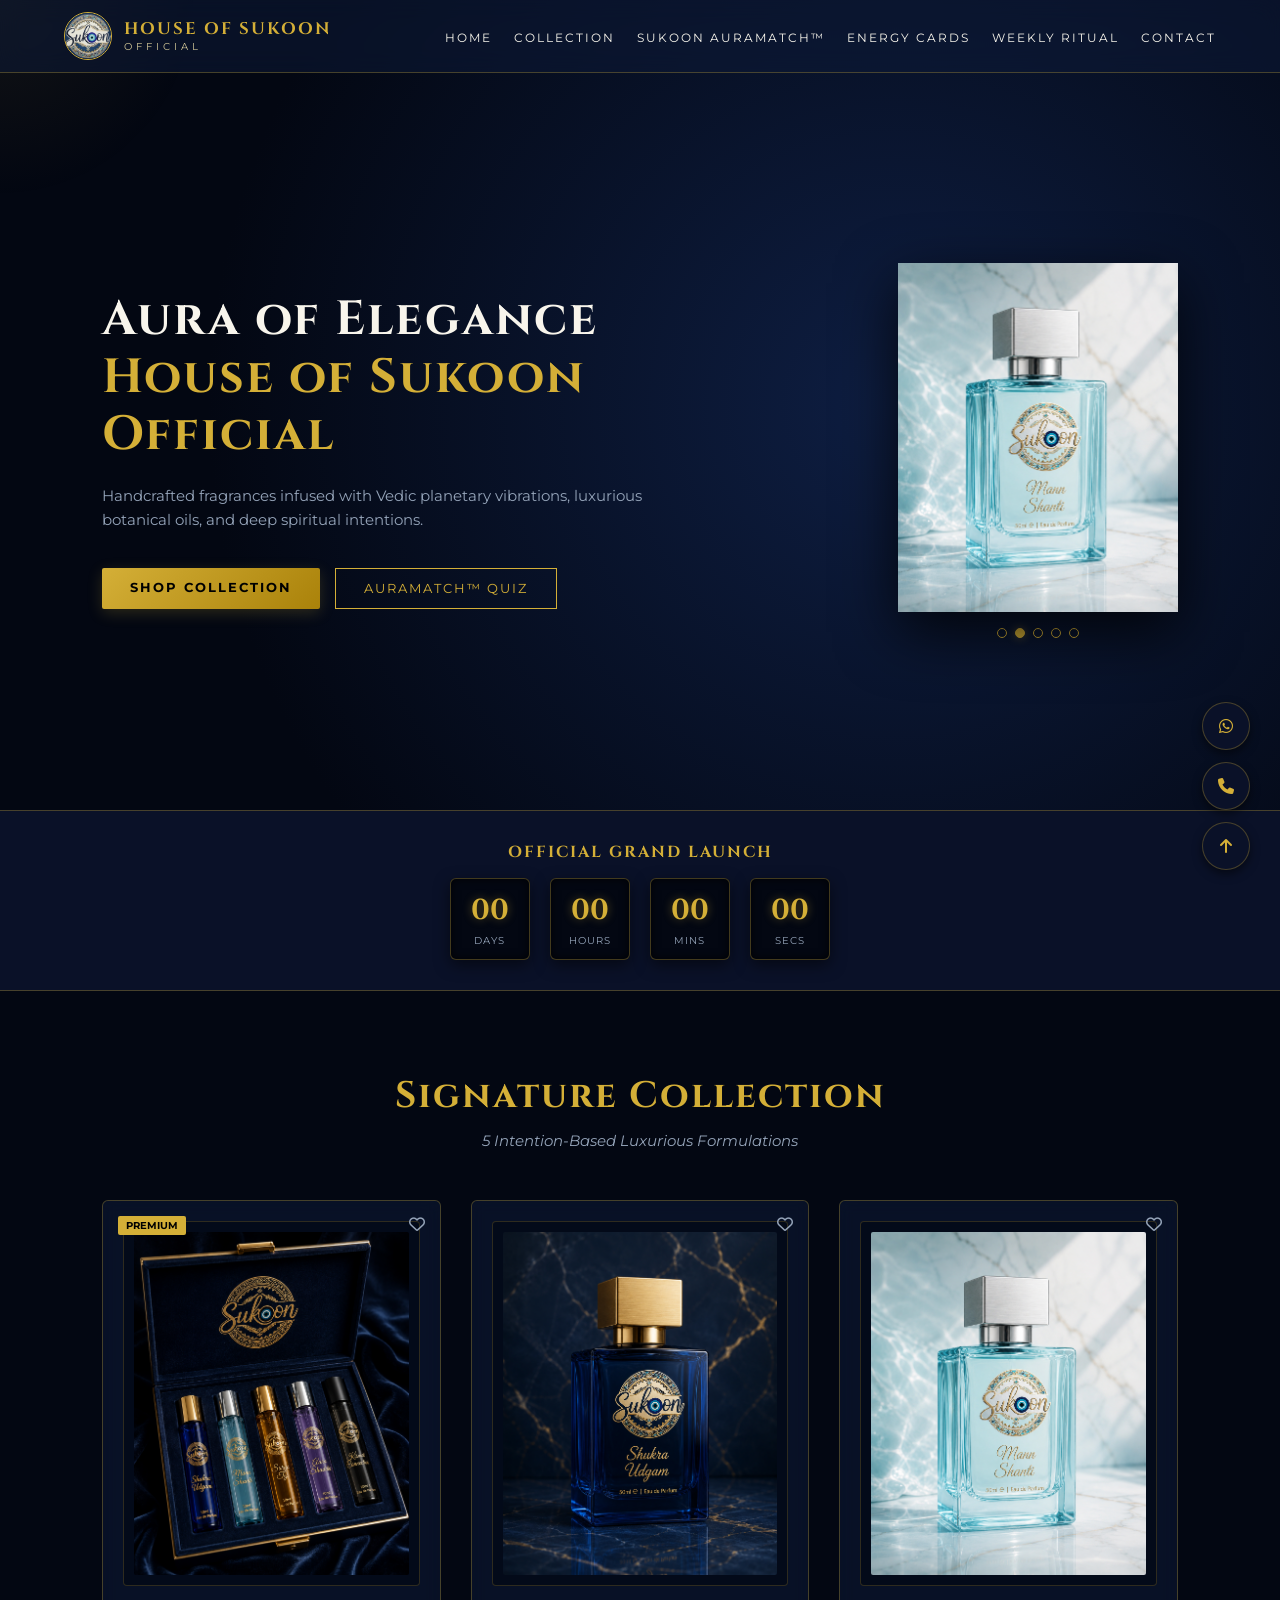
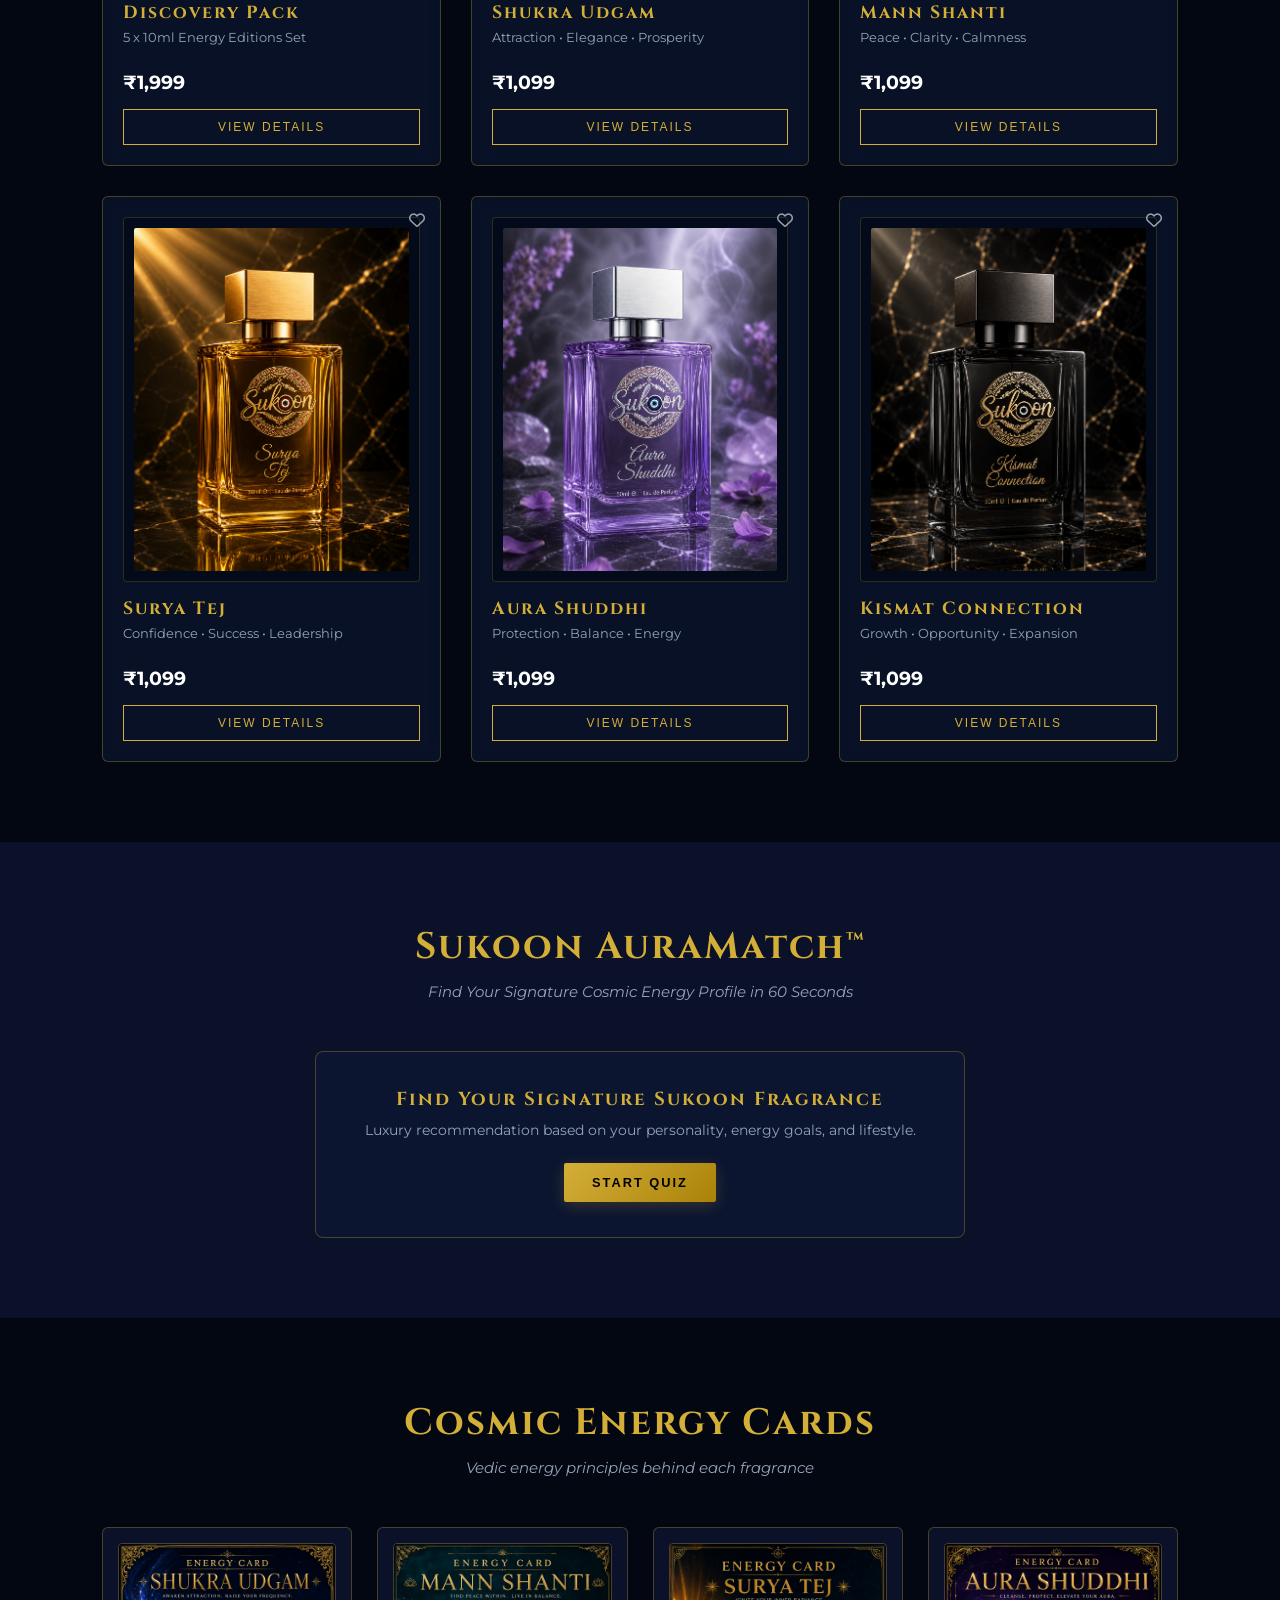
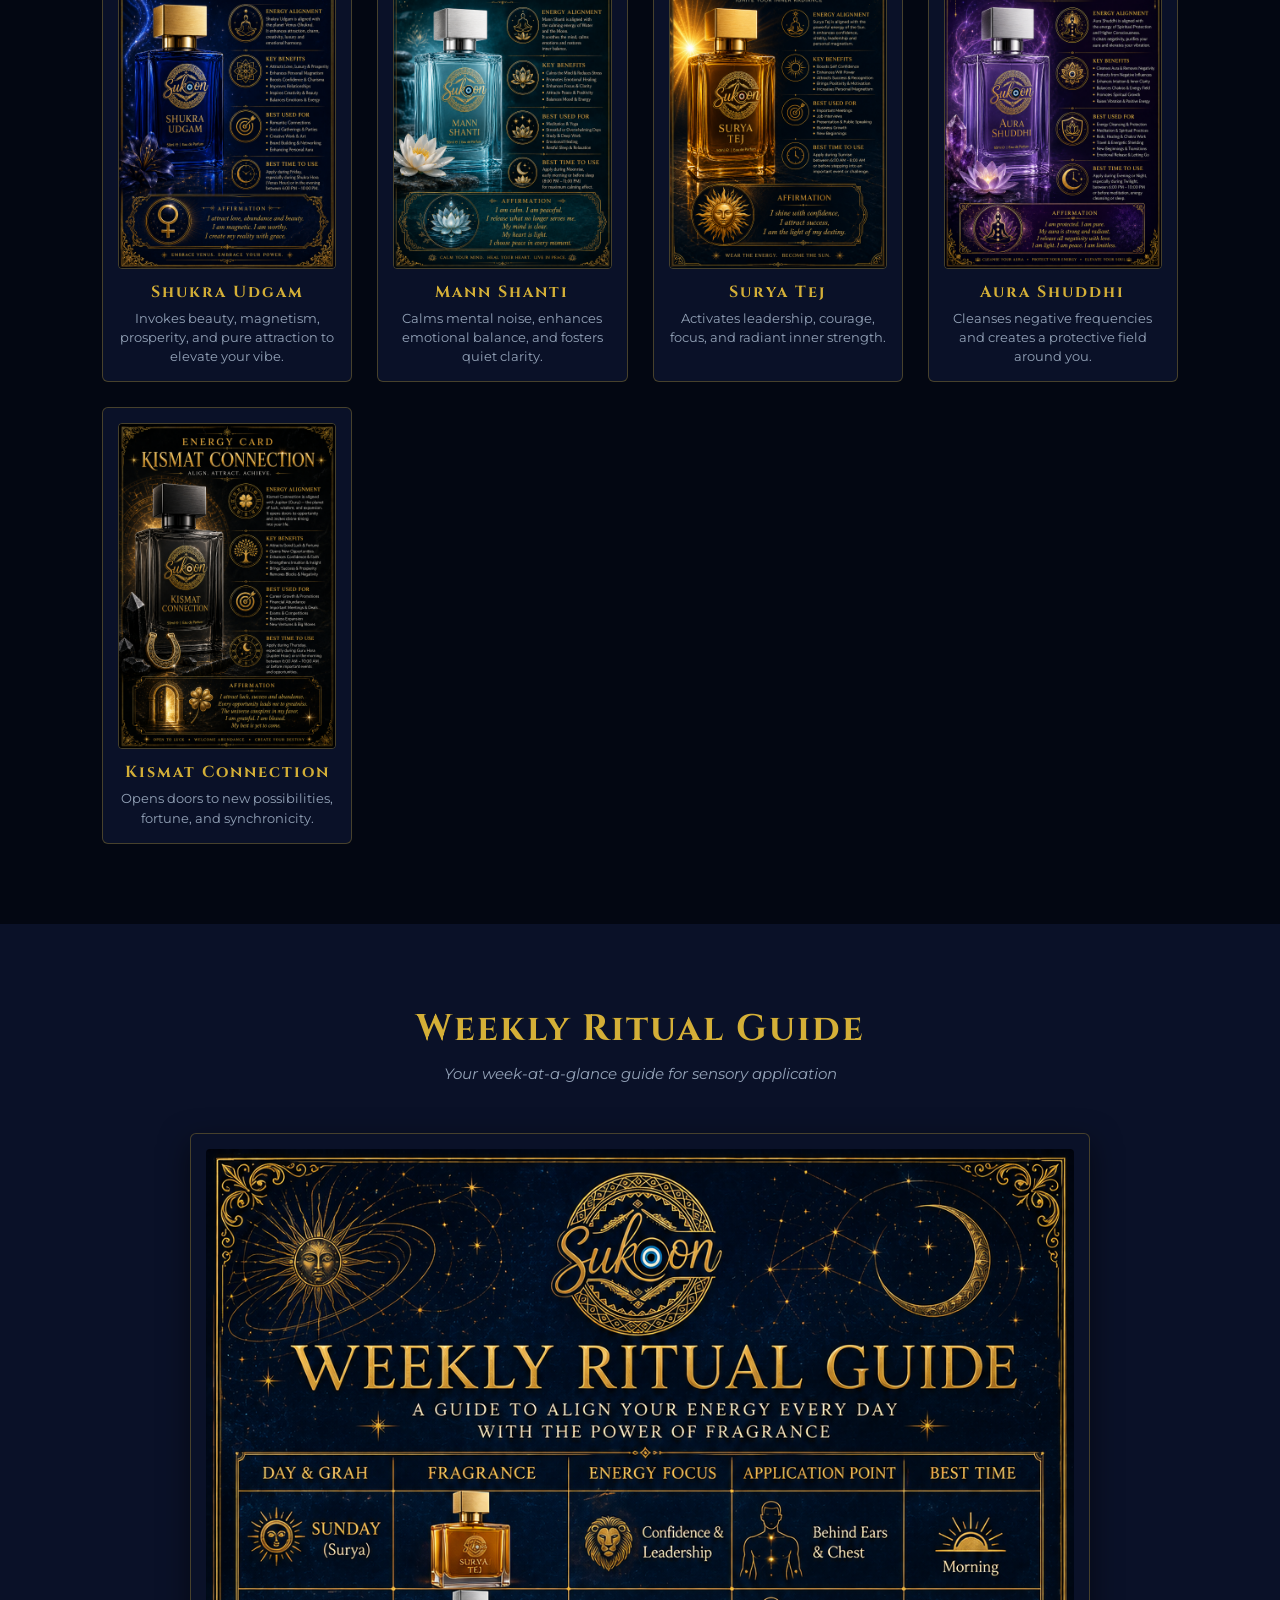
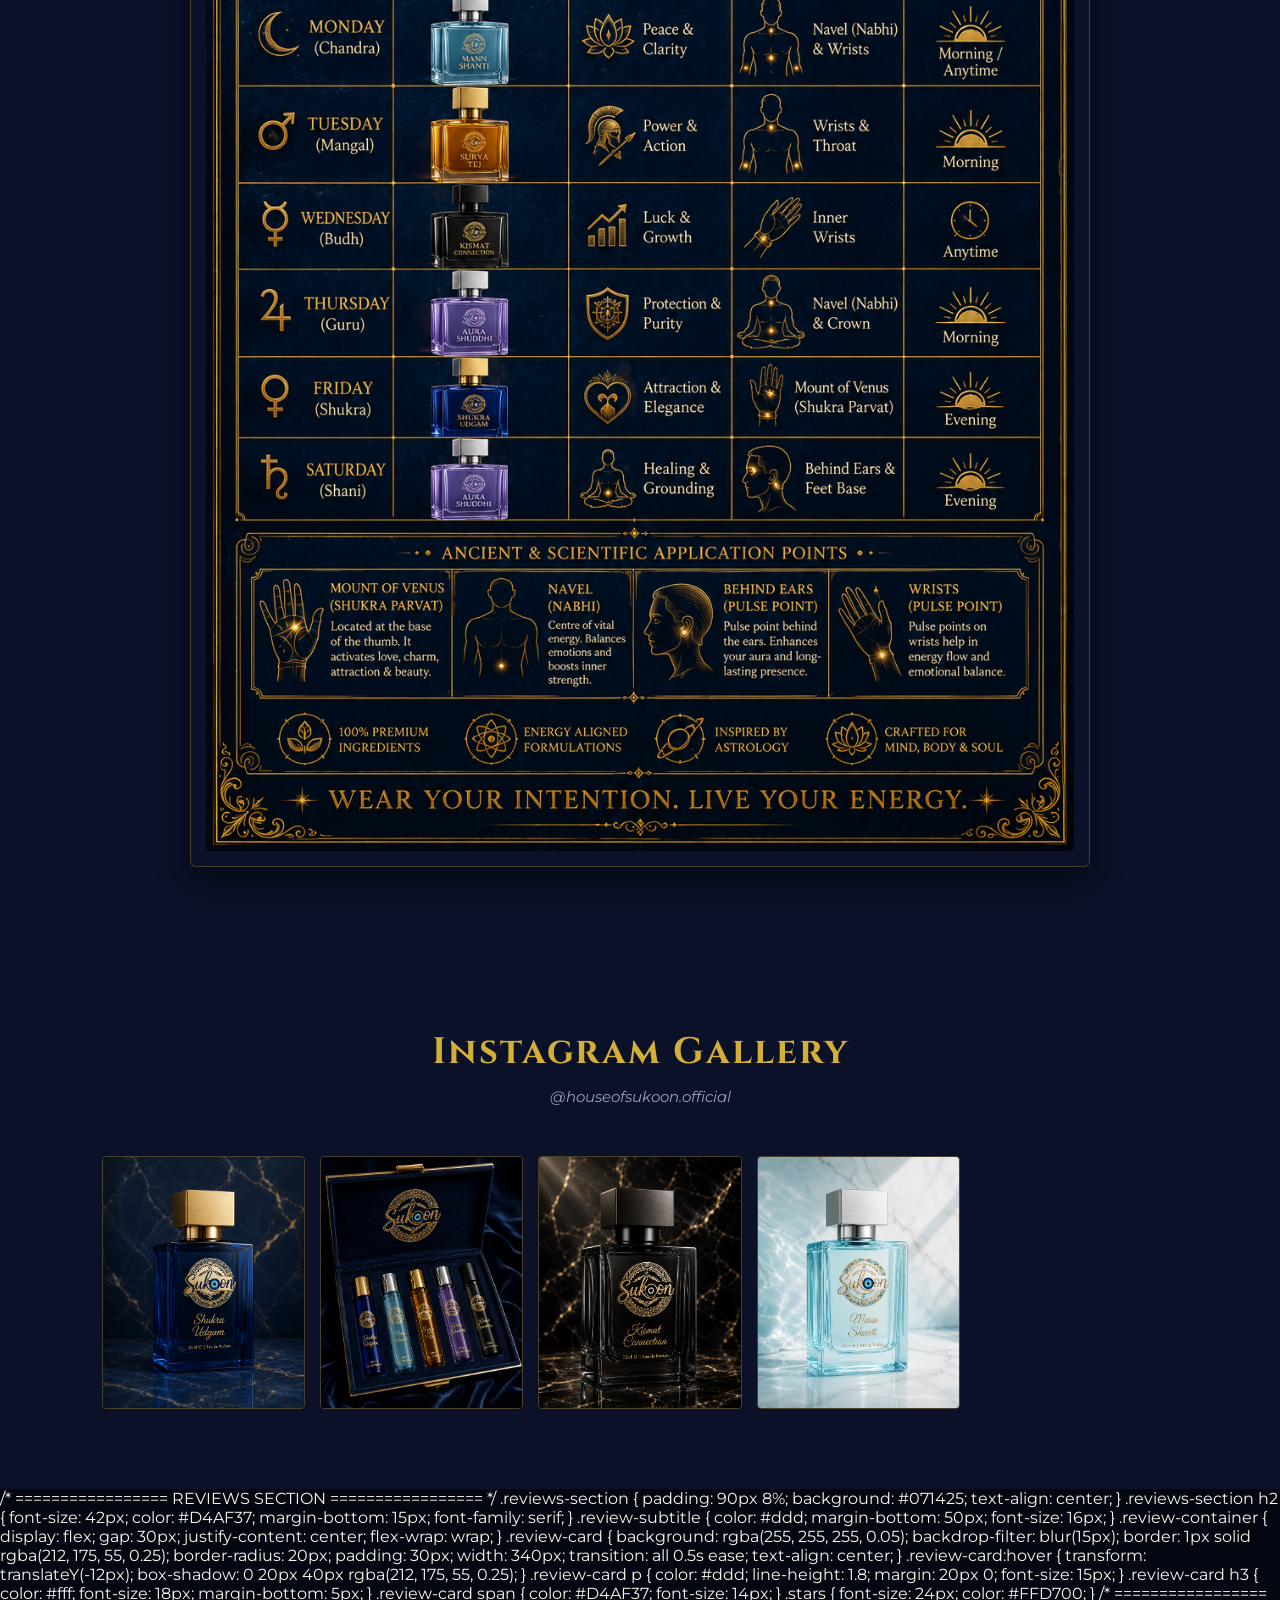
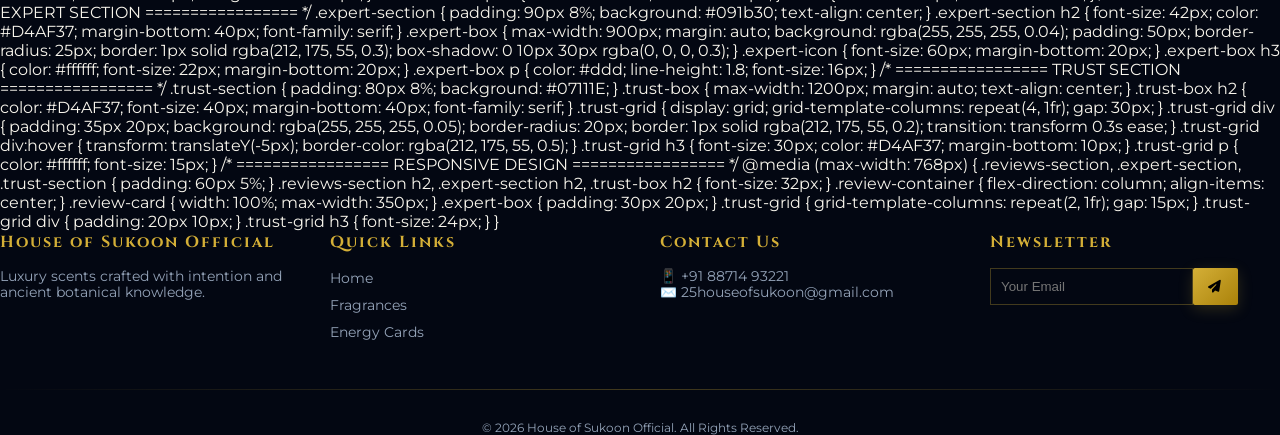
==== commit 6a39691c: "Update print statement from 'Hello' to 'Goodbye'" ====
--- a/index.html
+++ b/index.html
@@ -249,6 +249,88 @@
         .float-btn { width: 48px; height: 48px; border-radius: 50%; background: var(--bg-surface); border: 1px solid var(--border-gold); color: var(--gold-primary); display: flex; justify-content: center; align-items: center; text-decoration: none; box-shadow: 0 4px 10px rgba(0,0,0,0.5); transition: 0.3s; }
         .float-btn:hover { background: var(--gold-primary); color: #000; }
 
+        <!-- ================= REVIEWS SECTION ================= -->
+<section class="reviews-section">
+  <h2>What Our Customers Say</h2>
+  <p class="review-subtitle">
+    Real experiences from people who chose House of Sukoon.
+  </p>
+
+  <div class="review-container">
+    <div class="review-card">
+      <div class="stars">★★★★★</div>
+      <p>
+        "Surya Tej has become my everyday business fragrance.
+        Amazing projection and premium quality."
+      </p>
+      <h3>Rohan Sharma</h3>
+      <span>Business Owner</span>
+    </div>
+
+    <div class="review-card">
+      <div class="stars">★★★★★</div>
+      <p>
+        "Mann Shanti is incredibly calming.
+        Perfect for office and meditation."
+      </p>
+      <h3>Priya Verma</h3>
+      <span>Interior Designer</span>
+    </div>
+
+    <div class="review-card">
+      <div class="stars">★★★★★</div>
+      <p>
+        "Kismat Connection smells luxurious and lasts the entire day.
+        Definitely worth it."
+      </p>
+      <h3>Ankit Patel</h3>
+      <span>Entrepreneur</span>
+    </div>
+  </div>
+</section>
+
+<!-- ================= EXPERT SECTION ================= -->
+<section class="expert-section">
+  <h2>Expert Perspective</h2>
+  <div class="expert-box">
+    <div class="expert-icon">🔮</div>
+    <h3>Inspired by Tradition. Crafted with Modern Perfumery.</h3>
+    <p>
+      House of Sukoon fragrances are inspired by timeless symbolism,
+      emotions and intentional fragrance rituals.<br><br>
+      Every perfume is designed around a unique mood and premium
+      olfactive profile while remaining suitable for everyday luxury wear.<br><br>
+      Our Weekly Ritual Guide and Energy Cards are creative lifestyle
+      companions created to enhance the fragrance experience.
+    </p>
+  </div>
+</section>
+
+<!-- ================= TRUST SECTION ================= -->
+<section class="trust-section">
+  <div class="trust-box">
+    <h2>Why Customers Love Sukoon</h2>
+    <div class="trust-grid">
+      <div>
+        <h3>★ 4.9</h3>
+        <p>Customer Rating</p>
+      </div>
+      <div>
+        <h3>8-14 Hr</h3>
+        <p>Long Lasting</p>
+      </div>
+      <div>
+        <h3>Premium</h3>
+        <p>Imported Oils</p>
+      </div>
+      <div>
+        <h3>Luxury</h3>
+        <p>Gift Packaging</p>
+      </div>
+    </div>
+  </div>
+</section>
+        
         /* Footer */
         footer { background: #02040a; border-top: 1px solid var(--border-gold); padding: 60px 8% 30px; }
         .footer-grid { display: grid; grid-template-columns: repeat(auto-fit, minmax(200px, 1fr)); gap: 40px; margin-bottom: 40px; }
@@ -613,6 +695,200 @@
         </div>
     </section>
 
+    /* ================= REVIEWS SECTION ================= */
+.reviews-section {
+  padding: 90px 8%;
+  background: #071425;
+  text-align: center;
+}
+
+.reviews-section h2 {
+  font-size: 42px;
+  color: #D4AF37;
+  margin-bottom: 15px;
+  font-family: serif;
+}
+
+.review-subtitle {
+  color: #ddd;
+  margin-bottom: 50px;
+  font-size: 16px;
+}
+
+.review-container {
+  display: flex;
+  gap: 30px;
+  justify-content: center;
+  flex-wrap: wrap;
+}
+
+.review-card {
+  background: rgba(255, 255, 255, 0.05);
+  backdrop-filter: blur(15px);
+  border: 1px solid rgba(212, 175, 55, 0.25);
+  border-radius: 20px;
+  padding: 30px;
+  width: 340px;
+  transition: all 0.5s ease;
+  text-align: center;
+}
+
+.review-card:hover {
+  transform: translateY(-12px);
+  box-shadow: 0 20px 40px rgba(212, 175, 55, 0.25);
+}
+
+.review-card p {
+  color: #ddd;
+  line-height: 1.8;
+  margin: 20px 0;
+  font-size: 15px;
+}
+
+.review-card h3 {
+  color: #fff;
+  font-size: 18px;
+  margin-bottom: 5px;
+}
+
+.review-card span {
+  color: #D4AF37;
+  font-size: 14px;
+}
+
+.stars {
+  font-size: 24px;
+  color: #FFD700;
+}
+
+/* ================= EXPERT SECTION ================= */
+.expert-section {
+  padding: 90px 8%;
+  background: #091b30;
+  text-align: center;
+}
+
+.expert-section h2 {
+  font-size: 42px;
+  color: #D4AF37;
+  margin-bottom: 40px;
+  font-family: serif;
+}
+
+.expert-box {
+  max-width: 900px;
+  margin: auto;
+  background: rgba(255, 255, 255, 0.04);
+  padding: 50px;
+  border-radius: 25px;
+  border: 1px solid rgba(212, 175, 55, 0.3);
+  box-shadow: 0 10px 30px rgba(0, 0, 0, 0.3);
+}
+
+.expert-icon {
+  font-size: 60px;
+  margin-bottom: 20px;
+}
+
+.expert-box h3 {
+  color: #ffffff;
+  font-size: 22px;
+  margin-bottom: 20px;
+}
+
+.expert-box p {
+  color: #ddd;
+  line-height: 1.8;
+  font-size: 16px;
+}
+
+/* ================= TRUST SECTION ================= */
+.trust-section {
+  padding: 80px 8%;
+  background: #07111E;
+}
+
+.trust-box {
+  max-width: 1200px;
+  margin: auto;
+  text-align: center;
+}
+
+.trust-box h2 {
+  color: #D4AF37;
+  font-size: 40px;
+  margin-bottom: 40px;
+  font-family: serif;
+}
+
+.trust-grid {
+  display: grid;
+  grid-template-columns: repeat(4, 1fr);
+  gap: 30px;
+}
+
+.trust-grid div {
+  padding: 35px 20px;
+  background: rgba(255, 255, 255, 0.05);
+  border-radius: 20px;
+  border: 1px solid rgba(212, 175, 55, 0.2);
+  transition: transform 0.3s ease;
+}
+
+.trust-grid div:hover {
+  transform: translateY(-5px);
+  border-color: rgba(212, 175, 55, 0.5);
+}
+
+.trust-grid h3 {
+  font-size: 30px;
+  color: #D4AF37;
+  margin-bottom: 10px;
+}
+
+.trust-grid p {
+  color: #ffffff;
+  font-size: 15px;
+}
+
+/* ================= RESPONSIVE DESIGN ================= */
+@media (max-width: 768px) {
+  .reviews-section, .expert-section, .trust-section {
+    padding: 60px 5%;
+  }
+
+  .reviews-section h2, .expert-section h2, .trust-box h2 {
+    font-size: 32px;
+  }
+
+  .review-container {
+    flex-direction: column;
+    align-items: center;
+  }
+
+  .review-card {
+    width: 100%;
+    max-width: 350px;
+  }
+
+  .expert-box {
+    padding: 30px 20px;
+  }
+
+  .trust-grid {
+    grid-template-columns: repeat(2, 1fr);
+    gap: 15px;
+  }
+
+  .trust-grid div {
+    padding: 20px 10px;
+  }
+
+  .trust-grid h3 {
+    font-size: 24px;
+  }
+}
+    
     <!-- Footer -->
     <footer id="contact">
         <div class="footer-grid">
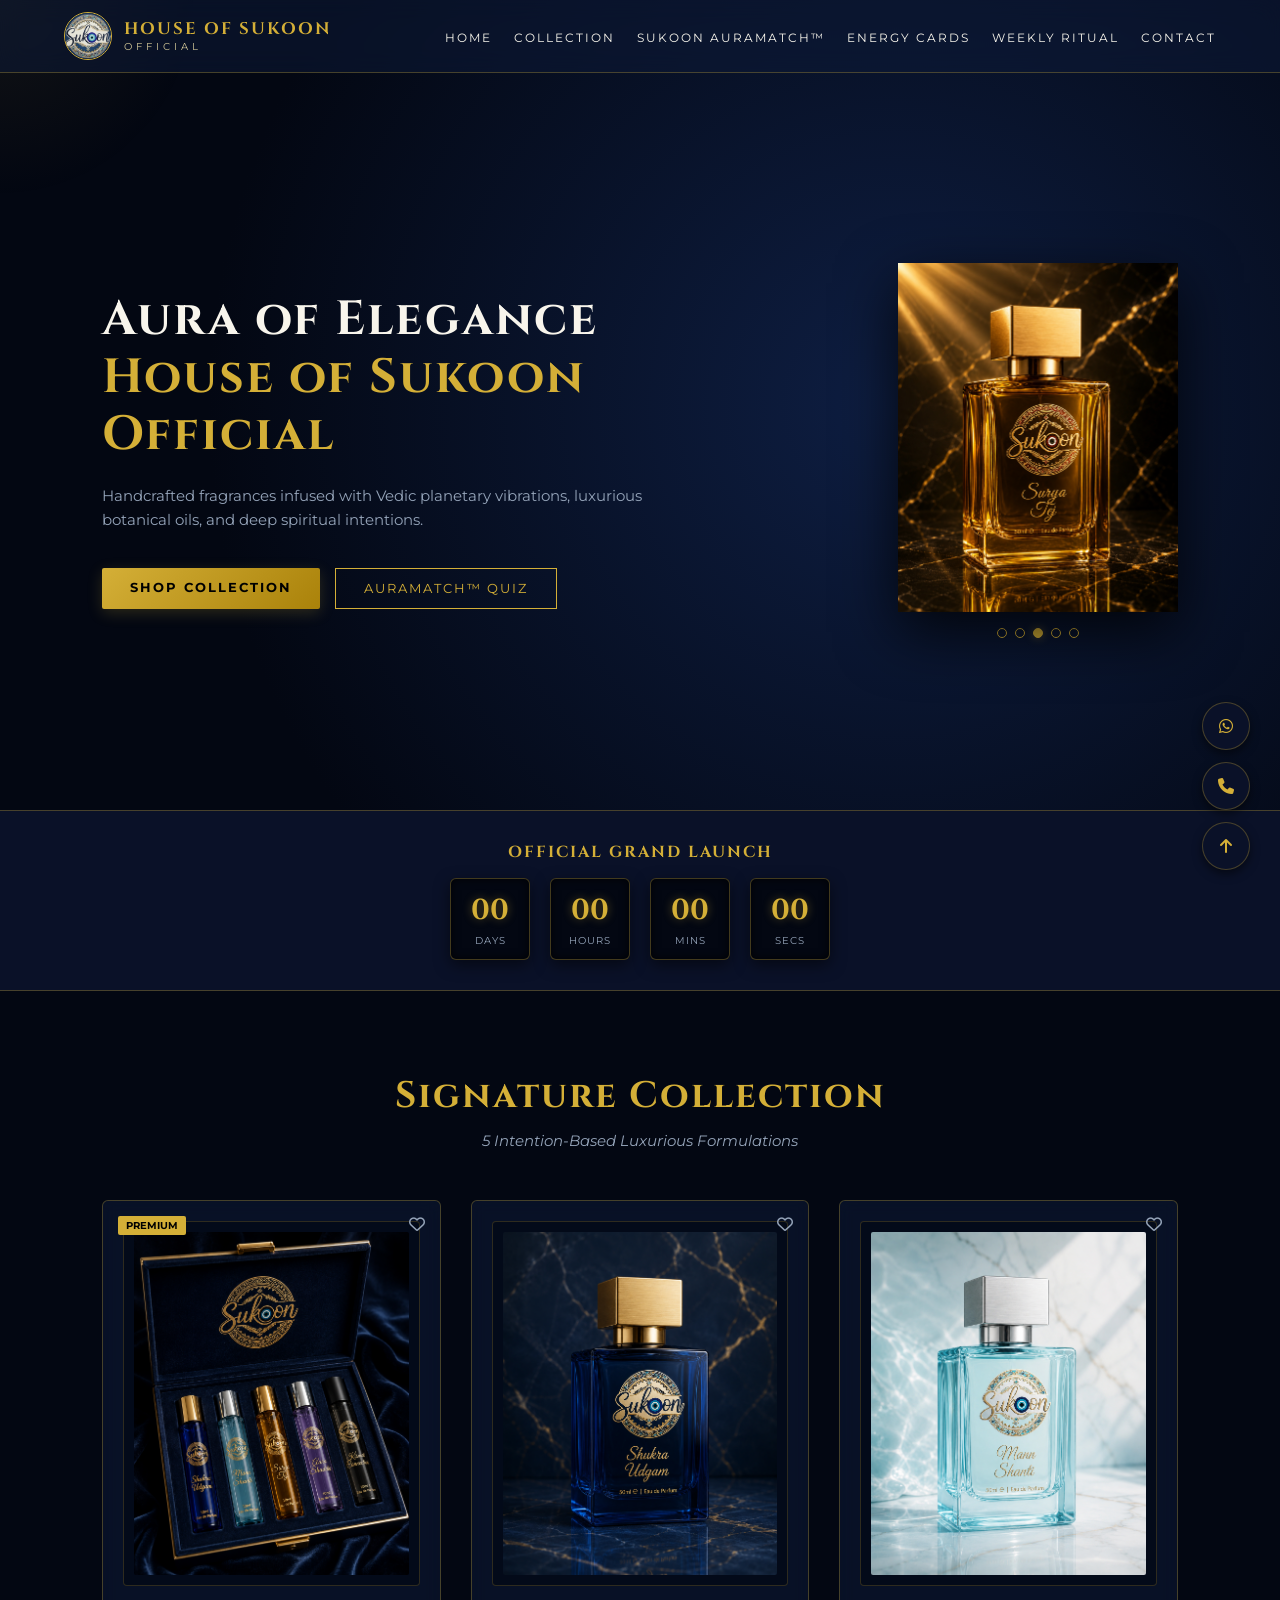
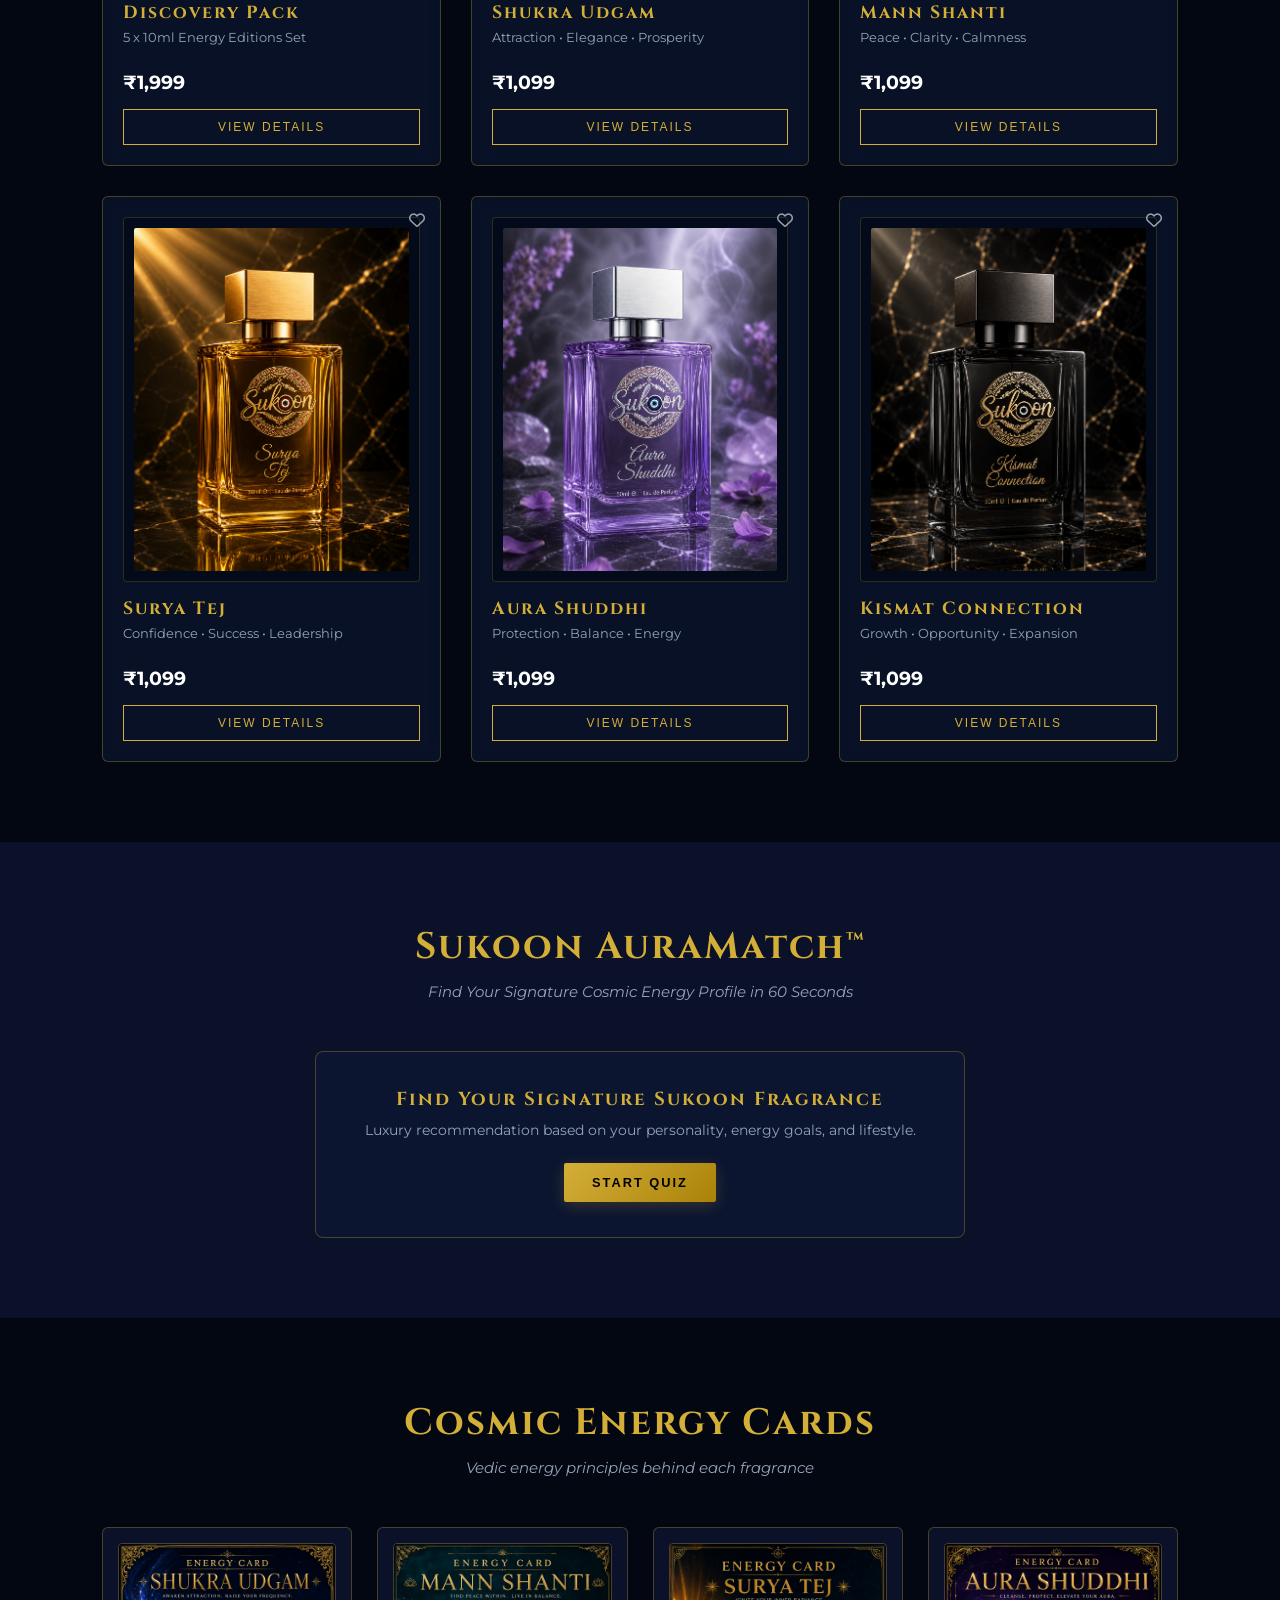
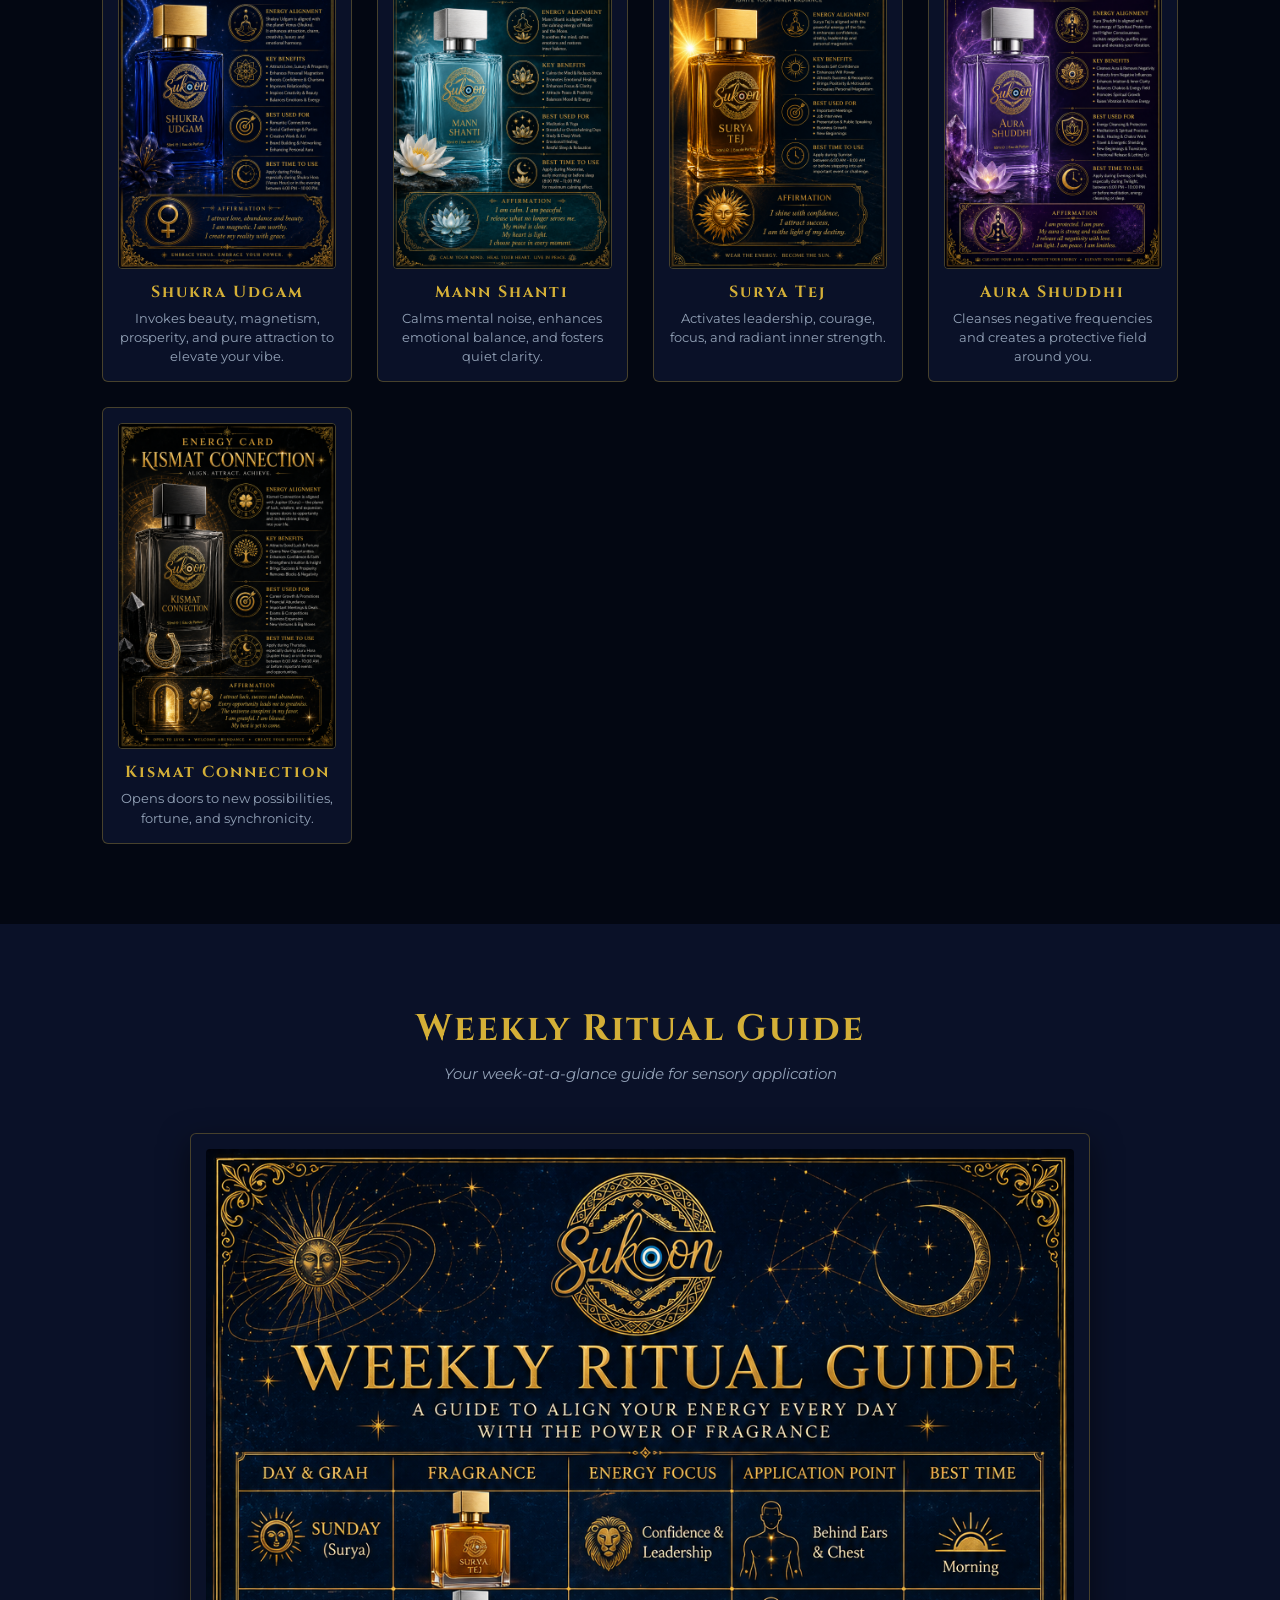
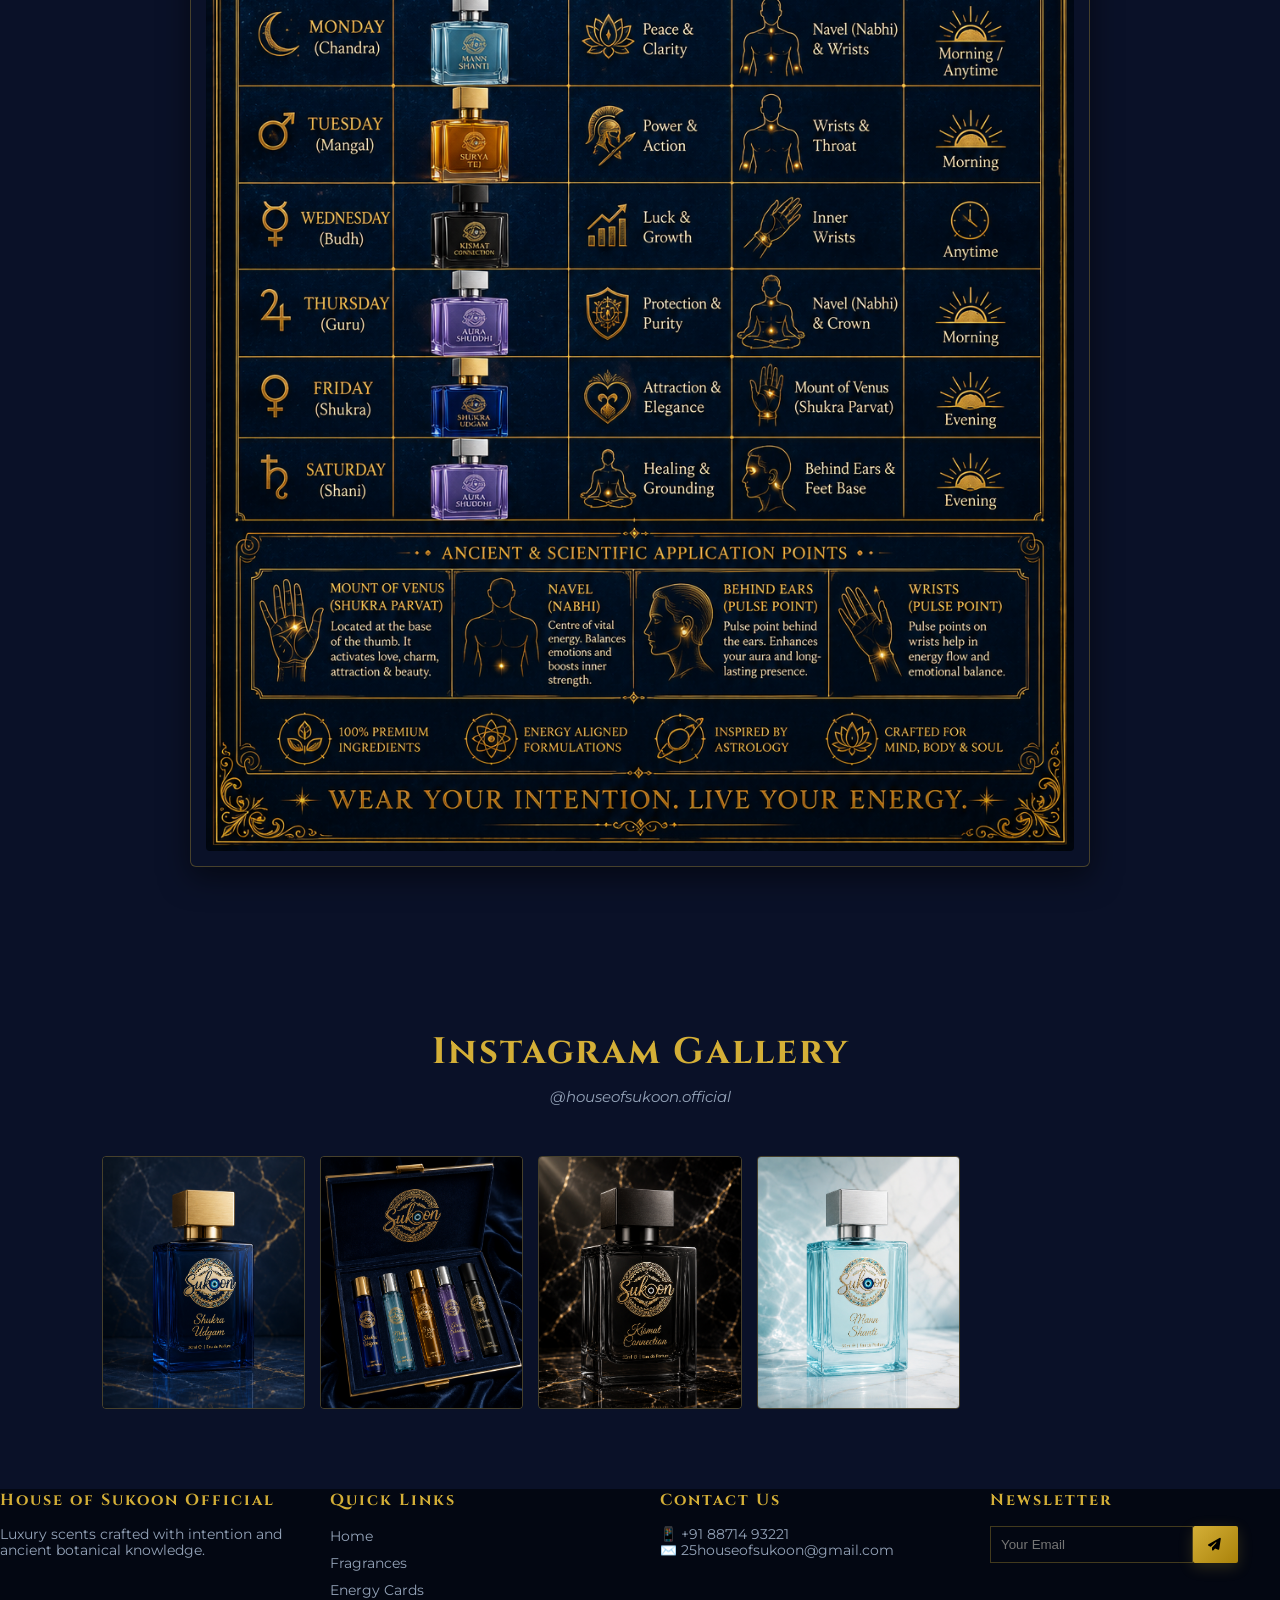
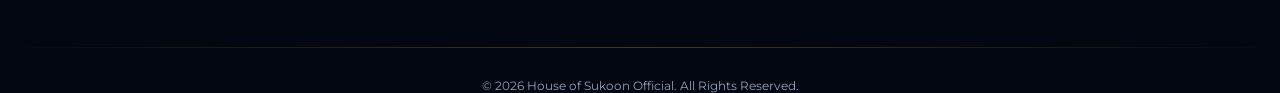
==== commit 791cac8a: "Update print statement from 'Hello' to 'Goodbye'" ====
--- a/index.html
+++ b/index.html
@@ -694,200 +694,6 @@
             <div class="insta-item"><img src="mann.jpg" alt="Insta Post 4" onerror="this.onerror=null; this.src='mann.png';"><div class="insta-overlay"><i class="fab fa-instagram"></i></div></div>
         </div>
     </section>
-
-    /* ================= REVIEWS SECTION ================= */
-.reviews-section {
-  padding: 90px 8%;
-  background: #071425;
-  text-align: center;
-}
-
-.reviews-section h2 {
-  font-size: 42px;
-  color: #D4AF37;
-  margin-bottom: 15px;
-  font-family: serif;
-}
-
-.review-subtitle {
-  color: #ddd;
-  margin-bottom: 50px;
-  font-size: 16px;
-}
-
-.review-container {
-  display: flex;
-  gap: 30px;
-  justify-content: center;
-  flex-wrap: wrap;
-}
-
-.review-card {
-  background: rgba(255, 255, 255, 0.05);
-  backdrop-filter: blur(15px);
-  border: 1px solid rgba(212, 175, 55, 0.25);
-  border-radius: 20px;
-  padding: 30px;
-  width: 340px;
-  transition: all 0.5s ease;
-  text-align: center;
-}
-
-.review-card:hover {
-  transform: translateY(-12px);
-  box-shadow: 0 20px 40px rgba(212, 175, 55, 0.25);
-}
-
-.review-card p {
-  color: #ddd;
-  line-height: 1.8;
-  margin: 20px 0;
-  font-size: 15px;
-}
-
-.review-card h3 {
-  color: #fff;
-  font-size: 18px;
-  margin-bottom: 5px;
-}
-
-.review-card span {
-  color: #D4AF37;
-  font-size: 14px;
-}
-
-.stars {
-  font-size: 24px;
-  color: #FFD700;
-}
-
-/* ================= EXPERT SECTION ================= */
-.expert-section {
-  padding: 90px 8%;
-  background: #091b30;
-  text-align: center;
-}
-
-.expert-section h2 {
-  font-size: 42px;
-  color: #D4AF37;
-  margin-bottom: 40px;
-  font-family: serif;
-}
-
-.expert-box {
-  max-width: 900px;
-  margin: auto;
-  background: rgba(255, 255, 255, 0.04);
-  padding: 50px;
-  border-radius: 25px;
-  border: 1px solid rgba(212, 175, 55, 0.3);
-  box-shadow: 0 10px 30px rgba(0, 0, 0, 0.3);
-}
-
-.expert-icon {
-  font-size: 60px;
-  margin-bottom: 20px;
-}
-
-.expert-box h3 {
-  color: #ffffff;
-  font-size: 22px;
-  margin-bottom: 20px;
-}
-
-.expert-box p {
-  color: #ddd;
-  line-height: 1.8;
-  font-size: 16px;
-}
-
-/* ================= TRUST SECTION ================= */
-.trust-section {
-  padding: 80px 8%;
-  background: #07111E;
-}
-
-.trust-box {
-  max-width: 1200px;
-  margin: auto;
-  text-align: center;
-}
-
-.trust-box h2 {
-  color: #D4AF37;
-  font-size: 40px;
-  margin-bottom: 40px;
-  font-family: serif;
-}
-
-.trust-grid {
-  display: grid;
-  grid-template-columns: repeat(4, 1fr);
-  gap: 30px;
-}
-
-.trust-grid div {
-  padding: 35px 20px;
-  background: rgba(255, 255, 255, 0.05);
-  border-radius: 20px;
-  border: 1px solid rgba(212, 175, 55, 0.2);
-  transition: transform 0.3s ease;
-}
-
-.trust-grid div:hover {
-  transform: translateY(-5px);
-  border-color: rgba(212, 175, 55, 0.5);
-}
-
-.trust-grid h3 {
-  font-size: 30px;
-  color: #D4AF37;
-  margin-bottom: 10px;
-}
-
-.trust-grid p {
-  color: #ffffff;
-  font-size: 15px;
-}
-
-/* ================= RESPONSIVE DESIGN ================= */
-@media (max-width: 768px) {
-  .reviews-section, .expert-section, .trust-section {
-    padding: 60px 5%;
-  }
-
-  .reviews-section h2, .expert-section h2, .trust-box h2 {
-    font-size: 32px;
-  }
-
-  .review-container {
-    flex-direction: column;
-    align-items: center;
-  }
-
-  .review-card {
-    width: 100%;
-    max-width: 350px;
-  }
-
-  .expert-box {
-    padding: 30px 20px;
-  }
-
-  .trust-grid {
-    grid-template-columns: repeat(2, 1fr);
-    gap: 15px;
-  }
-
-  .trust-grid div {
-    padding: 20px 10px;
-  }
-
-  .trust-grid h3 {
-    font-size: 24px;
-  }
-}
     
     <!-- Footer -->
     <footer id="contact">
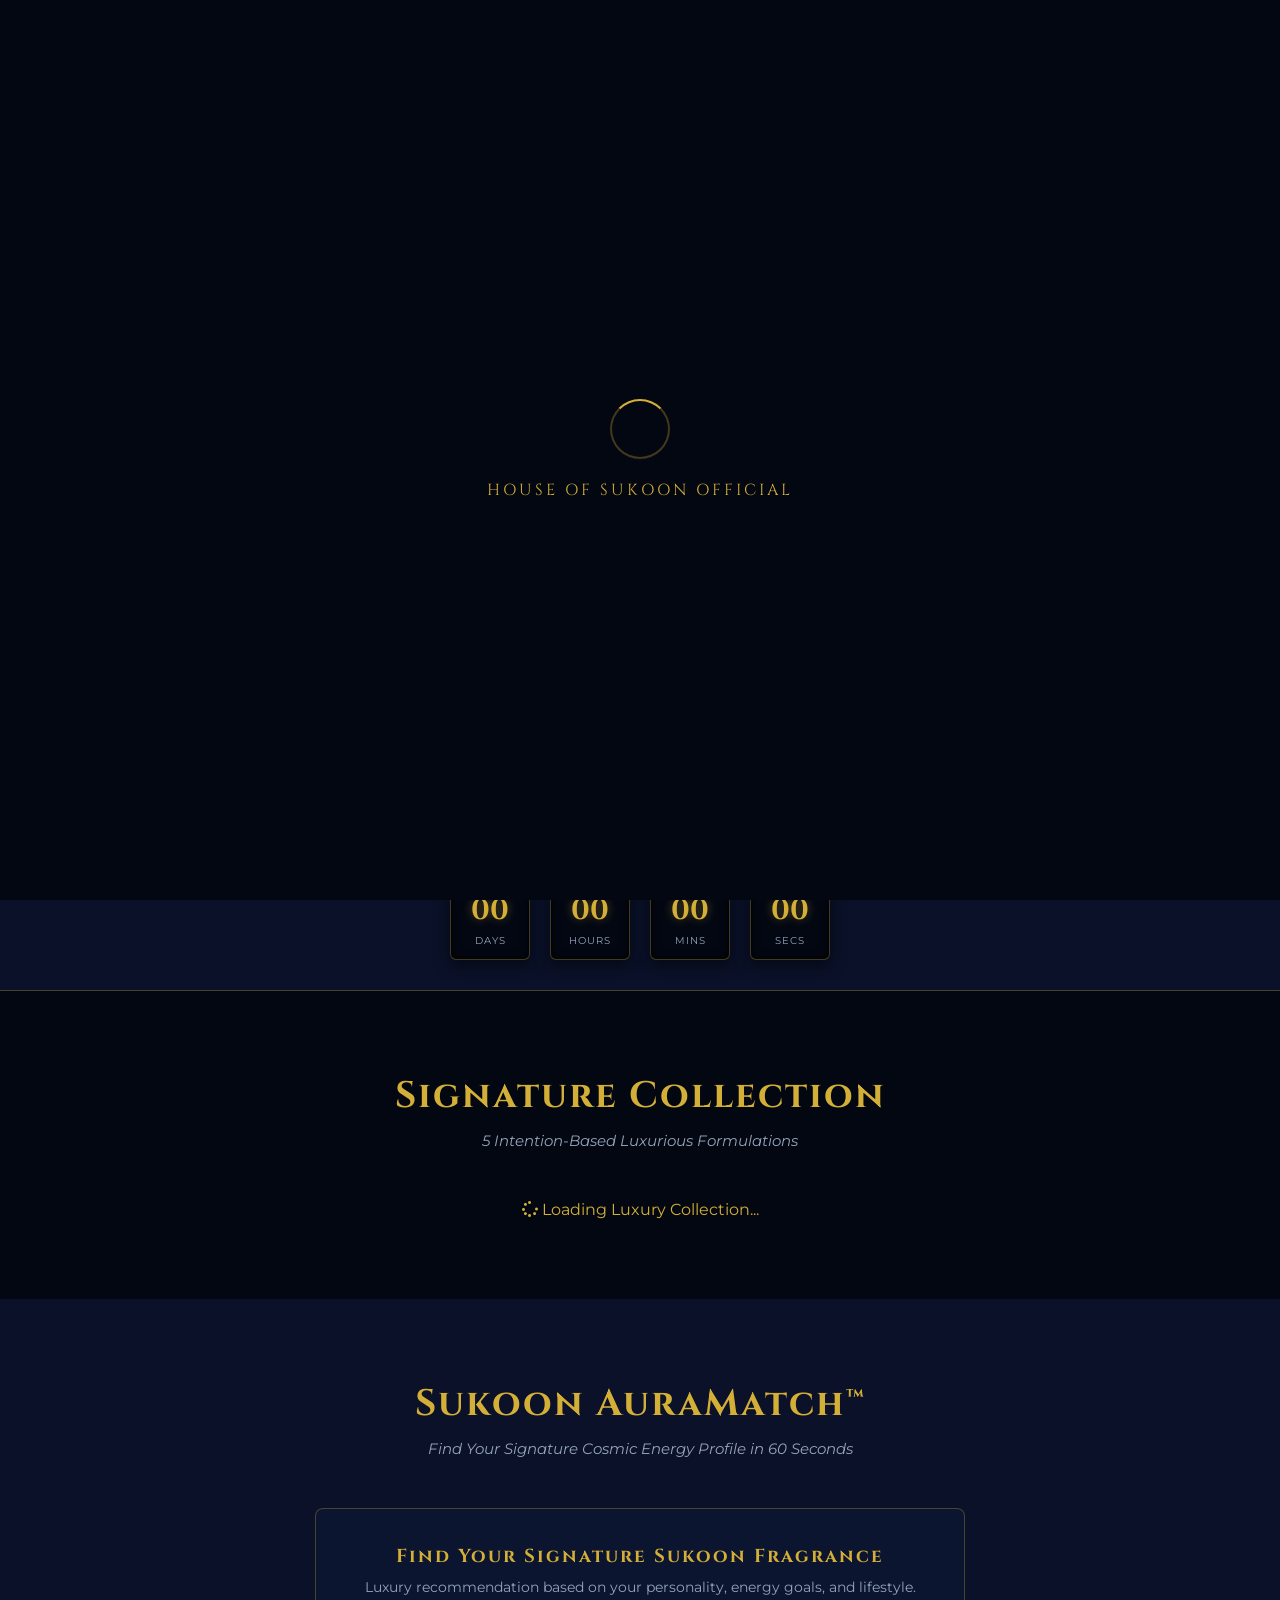
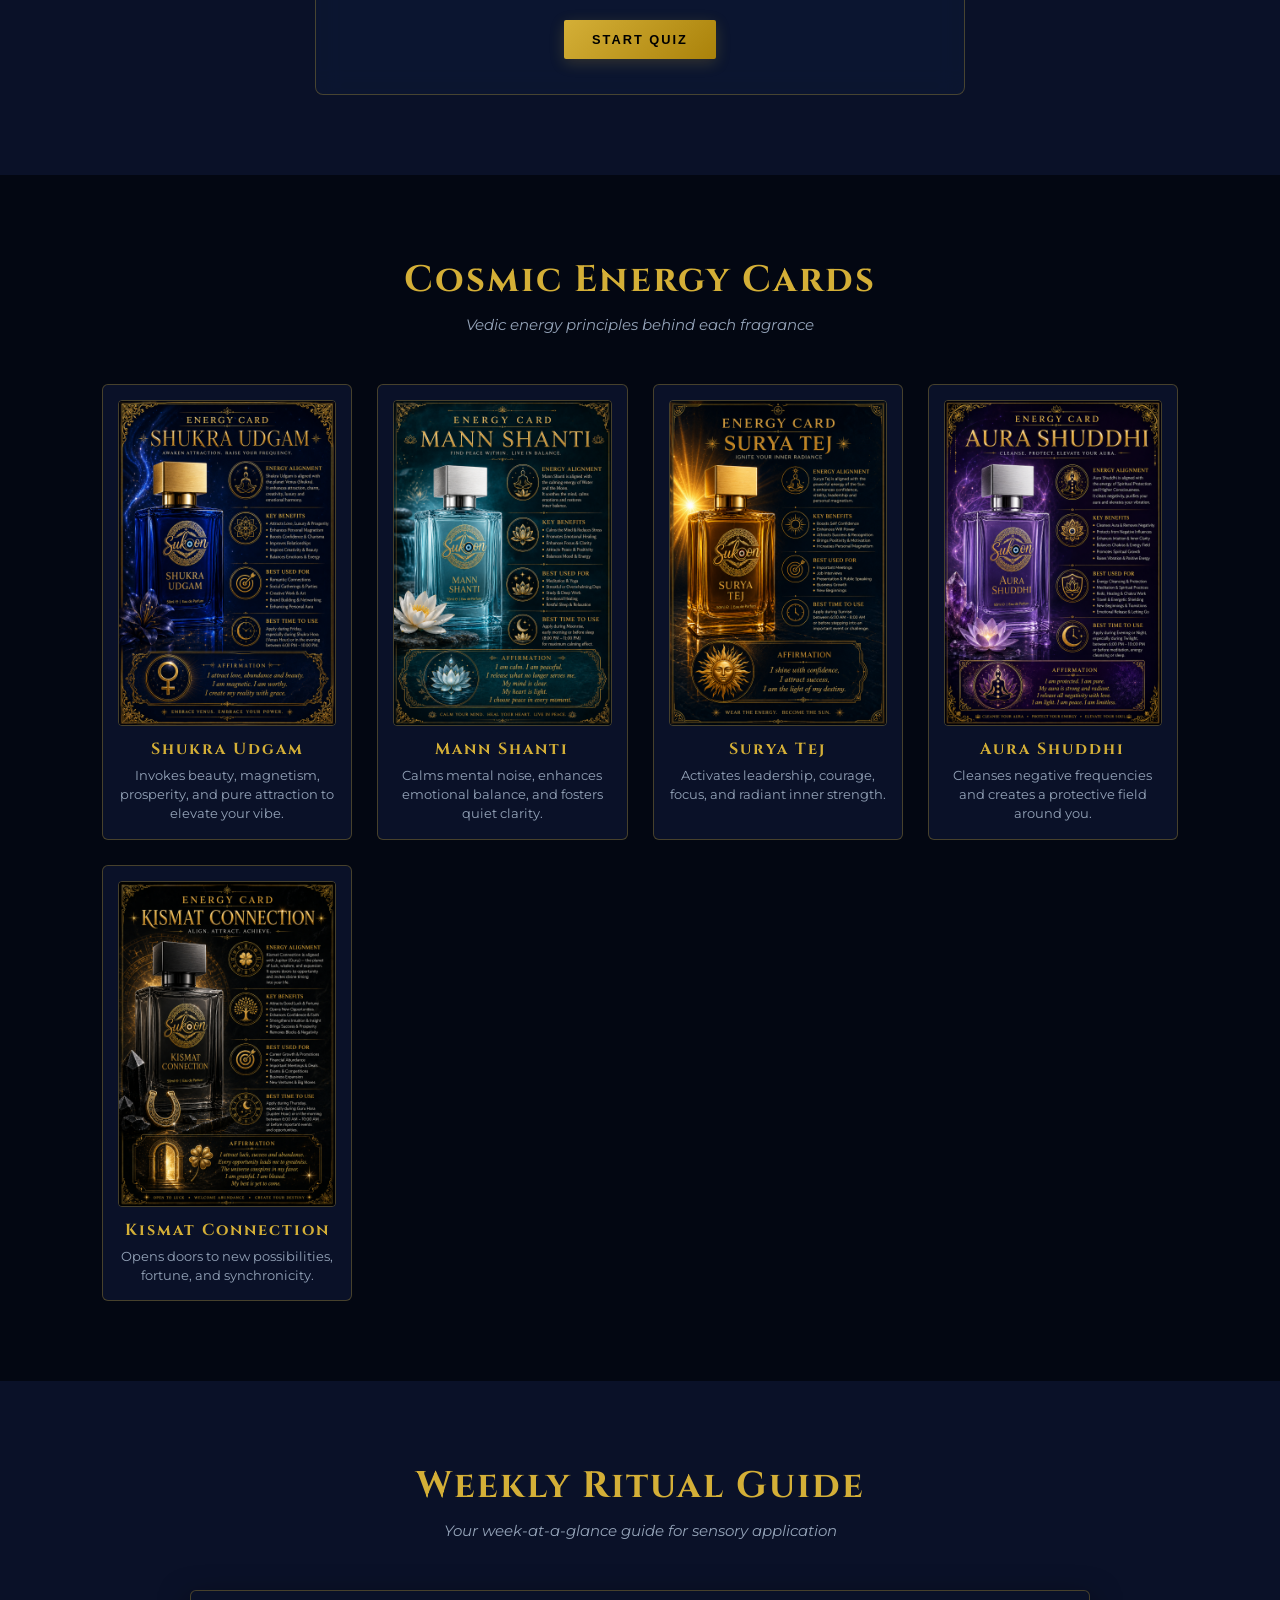
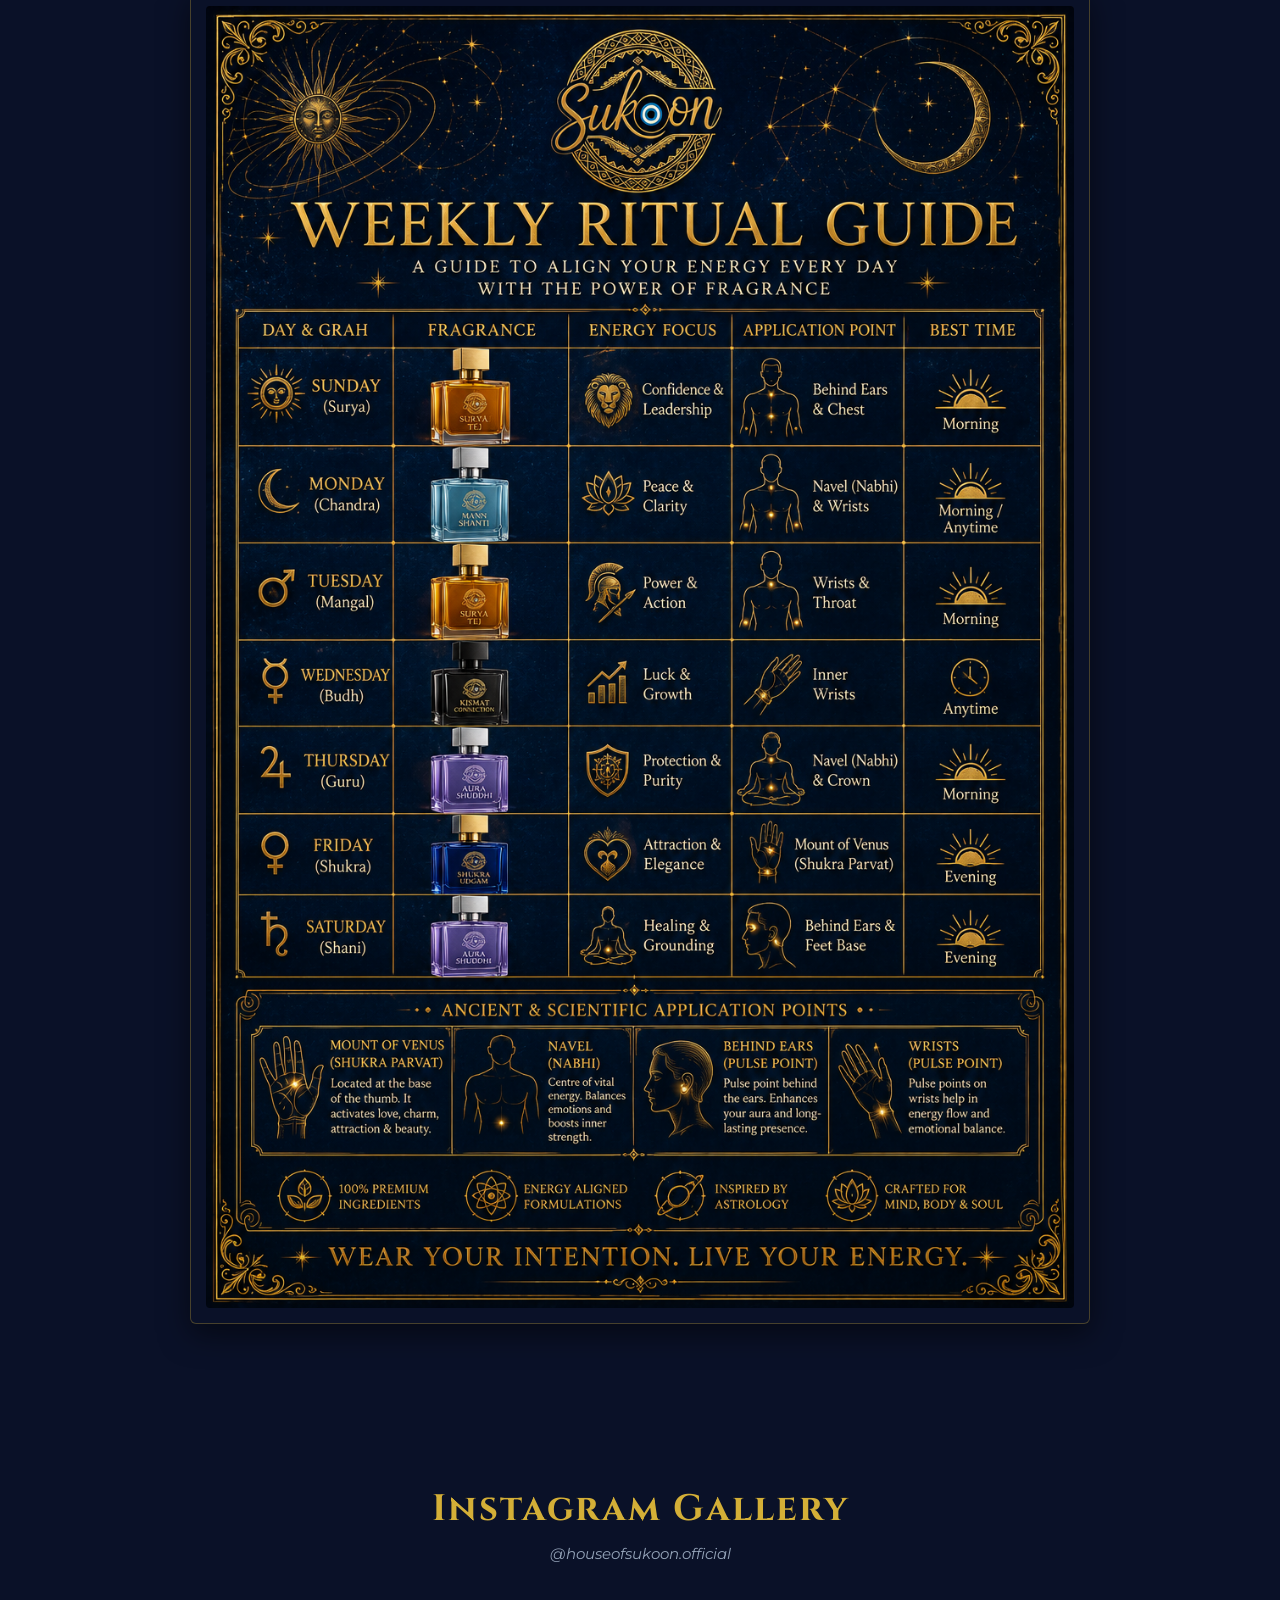
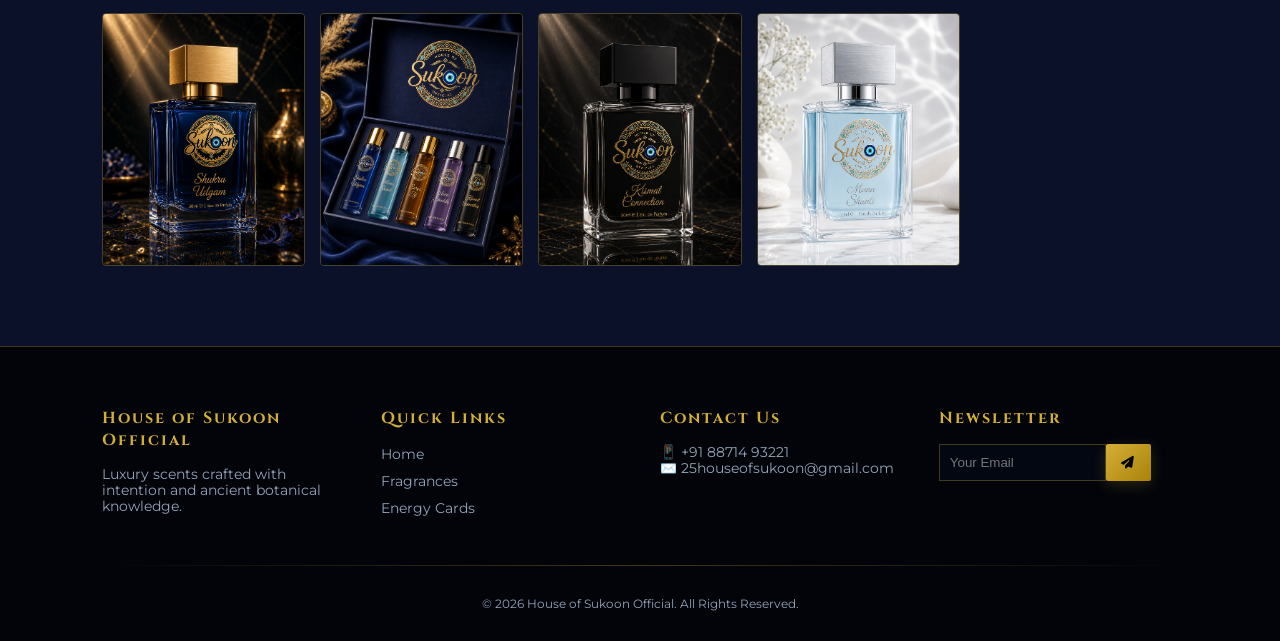
==== commit a8948bef: "Update index.html" ====
--- a/index.html
+++ b/index.html
@@ -16,6 +16,9 @@
     <link href="https://fonts.googleapis.com/css2?family=Cinzel:wght@400;600;700;900&family=Montserrat:wght@300;400;500;600;700&display=swap" rel="stylesheet">
     <link rel="stylesheet" href="https://cdnjs.cloudflare.com/ajax/libs/font-awesome/6.4.0/css/all.min.css">
 
+    <!-- Supabase JS Client SDK -->
+    <script src="https://cdn.jsdelivr.net/npm/@supabase/supabase-js@2"></script>
+
     <style>
         :root {
             --bg-deep: #030712;
@@ -156,9 +159,11 @@
         .p-img-box img { 
             width: 100%; 
             max-width: 100%;
-            height: auto; 
+            height: 220px; 
+            object-fit: contain;
             display: block;
             border-radius: 2px;
+            margin: 0 auto;
         }
         
         .product-info-box { flex-grow: 1; display: flex; flex-direction: column; }
@@ -249,88 +254,6 @@
         .float-btn { width: 48px; height: 48px; border-radius: 50%; background: var(--bg-surface); border: 1px solid var(--border-gold); color: var(--gold-primary); display: flex; justify-content: center; align-items: center; text-decoration: none; box-shadow: 0 4px 10px rgba(0,0,0,0.5); transition: 0.3s; }
         .float-btn:hover { background: var(--gold-primary); color: #000; }
 
-        <!-- ================= REVIEWS SECTION ================= -->
-<section class="reviews-section">
-  <h2>What Our Customers Say</h2>
-  <p class="review-subtitle">
-    Real experiences from people who chose House of Sukoon.
-  </p>
-
-  <div class="review-container">
-    <div class="review-card">
-      <div class="stars">★★★★★</div>
-      <p>
-        "Surya Tej has become my everyday business fragrance.
-        Amazing projection and premium quality."
-      </p>
-      <h3>Rohan Sharma</h3>
-      <span>Business Owner</span>
-    </div>
-
-    <div class="review-card">
-      <div class="stars">★★★★★</div>
-      <p>
-        "Mann Shanti is incredibly calming.
-        Perfect for office and meditation."
-      </p>
-      <h3>Priya Verma</h3>
-      <span>Interior Designer</span>
-    </div>
-
-    <div class="review-card">
-      <div class="stars">★★★★★</div>
-      <p>
-        "Kismat Connection smells luxurious and lasts the entire day.
-        Definitely worth it."
-      </p>
-      <h3>Ankit Patel</h3>
-      <span>Entrepreneur</span>
-    </div>
-  </div>
-</section>
-
-<!-- ================= EXPERT SECTION ================= -->
-<section class="expert-section">
-  <h2>Expert Perspective</h2>
-  <div class="expert-box">
-    <div class="expert-icon">🔮</div>
-    <h3>Inspired by Tradition. Crafted with Modern Perfumery.</h3>
-    <p>
-      House of Sukoon fragrances are inspired by timeless symbolism,
-      emotions and intentional fragrance rituals.<br><br>
-      Every perfume is designed around a unique mood and premium
-      olfactive profile while remaining suitable for everyday luxury wear.<br><br>
-      Our Weekly Ritual Guide and Energy Cards are creative lifestyle
-      companions created to enhance the fragrance experience.
-    </p>
-  </div>
-</section>
-
-<!-- ================= TRUST SECTION ================= -->
-<section class="trust-section">
-  <div class="trust-box">
-    <h2>Why Customers Love Sukoon</h2>
-    <div class="trust-grid">
-      <div>
-        <h3>★ 4.9</h3>
-        <p>Customer Rating</p>
-      </div>
-      <div>
-        <h3>8-14 Hr</h3>
-        <p>Long Lasting</p>
-      </div>
-      <div>
-        <h3>Premium</h3>
-        <p>Imported Oils</p>
-      </div>
-      <div>
-        <h3>Luxury</h3>
-        <p>Gift Packaging</p>
-      </div>
-    </div>
-  </div>
-</section>
-        
         /* Footer */
         footer { background: #02040a; border-top: 1px solid var(--border-gold); padding: 60px 8% 30px; }
         .footer-grid { display: grid; grid-template-columns: repeat(auto-fit, minmax(200px, 1fr)); gap: 40px; margin-bottom: 40px; }
@@ -434,111 +357,18 @@
         </div>
     </div>
 
-    <!-- Products Collection -->
+    <!-- Products Collection (Rendered Dynamically from Supabase) -->
     <section id="products">
         <div class="section-header">
             <h2>Signature Collection</h2>
             <p>5 Intention-Based Luxurious Formulations</p>
         </div>
-        <div class="product-grid">
-
-            <!-- Discovery Pack Product Card -->
-            <div class="product-card">
-                <span class="product-badge">Premium</span>
-                <i class="far fa-heart wishlist-btn" onclick="toggleWishlist(this)"></i>
-                <div class="p-img-box">
-                    <img src="discoverpack.jpg" alt="Discovery Pack" loading="lazy" onerror="this.onerror=null; this.src='discoverpack.png'; if(this.src.includes('.png')) { this.onerror=null; this.src='discoverypack.jpg'; }">
-                </div>
-                <div class="product-info-box">
-                    <h3>Discovery Pack</h3>
-                    <p class="desc">5 x 10ml Energy Editions Set</p>
-                    <div class="price-row">
-                        <span class="price">₹1,999</span>
-                    </div>
-                </div>
-                <button class="btn-quick-view" onclick="openPopup('Discovery Pack')">View Details</button>
-            </div>
-
-            <!-- Shukra Udgam -->
-            <div class="product-card">
-                <i class="far fa-heart wishlist-btn" onclick="toggleWishlist(this)"></i>
-                <div class="p-img-box">
-                    <img src="shukra.jpg" alt="Shukra Udgam" loading="lazy" onerror="this.onerror=null; this.src='shukra.png';">
-                </div>
-                <div class="product-info-box">
-                    <h3>Shukra Udgam</h3>
-                    <p class="desc">Attraction • Elegance • Prosperity</p>
-                    <div class="price-row">
-                        <span class="price">₹1,099</span>
-                    </div>
-                </div>
-                <button class="btn-quick-view" onclick="openPopup('Shukra Udgam')">View Details</button>
-            </div>
-
-            <!-- Mann Shanti -->
-            <div class="product-card">
-                <i class="far fa-heart wishlist-btn" onclick="toggleWishlist(this)"></i>
-                <div class="p-img-box">
-                    <img src="mann.jpg" alt="Mann Shanti" loading="lazy" onerror="this.onerror=null; this.src='mann.png';">
-                </div>
-                <div class="product-info-box">
-                    <h3>Mann Shanti</h3>
-                    <p class="desc">Peace • Clarity • Calmness</p>
-                    <div class="price-row">
-                        <span class="price">₹1,099</span>
-                    </div>
-                </div>
-                <button class="btn-quick-view" onclick="openPopup('Mann Shanti')">View Details</button>
-            </div>
-
-            <!-- Surya Tej -->
-            <div class="product-card">
-                <i class="far fa-heart wishlist-btn" onclick="toggleWishlist(this)"></i>
-                <div class="p-img-box">
-                    <img src="surya.jpg" alt="Surya Tej" loading="lazy" onerror="this.onerror=null; this.src='surya.png';">
-                </div>
-                <div class="product-info-box">
-                    <h3>Surya Tej</h3>
-                    <p class="desc">Confidence • Success • Leadership</p>
-                    <div class="price-row">
-                        <span class="price">₹1,099</span>
-                    </div>
-                </div>
-                <button class="btn-quick-view" onclick="openPopup('Surya Tej')">View Details</button>
-            </div>
-
-            <!-- Aura Shuddhi -->
-            <div class="product-card">
-                <i class="far fa-heart wishlist-btn" onclick="toggleWishlist(this)"></i>
-                <div class="p-img-box">
-                    <img src="aura.jpg" alt="Aura Shuddhi" loading="lazy" onerror="this.onerror=null; this.src='aura.png';">
-                </div>
-                <div class="product-info-box">
-                    <h3>Aura Shuddhi</h3>
-                    <p class="desc">Protection • Balance • Energy</p>
-                    <div class="price-row">
-                        <span class="price">₹1,099</span>
-                    </div>
-                </div>
-                <button class="btn-quick-view" onclick="openPopup('Aura Shuddhi')">View Details</button>
-            </div>
-
-            <!-- Kismat Connection -->
-            <div class="product-card">
-                <i class="far fa-heart wishlist-btn" onclick="toggleWishlist(this)"></i>
-                <div class="p-img-box">
-                    <img src="kismat.jpg" alt="Kismat Connection" loading="lazy" onerror="this.onerror=null; this.src='kismat.png';">
-                </div>
-                <div class="product-info-box">
-                    <h3>Kismat Connection</h3>
-                    <p class="desc">Growth • Opportunity • Expansion</p>
-                    <div class="price-row">
-                        <span class="price">₹1,099</span>
-                    </div>
-                </div>
-                <button class="btn-quick-view" onclick="openPopup('Kismat Connection')">View Details</button>
-            </div>
-
+        
+        <!-- Dynamic Product Container -->
+        <div class="product-grid" id="productContainer">
+            <div style="text-align:center; grid-column: 1/-1; color: var(--gold-primary);">
+                <i class="fas fa-spinner fa-spin"></i> Loading Luxury Collection...
+            </div>
         </div>
     </section>
 
@@ -739,12 +569,8 @@
                 <span id="qvSubtitle" class="qv-subtitle">Subheading details</span>
                 <div class="qv-price" id="qvPrice">₹0,000</div>
                 <p id="qvDesc" class="qv-desc">Full product description and benefits go here.</p>
-                <div class="qv-notes-box">
-                    <h4 class="qv-notes-title serif">Fragrance Notes</h4>
-                    <ul class="qv-notes-list" id="qvNotesList"></ul>
-                </div>
-                <div style="margin-top: 10px;">
-                    <a href="https://wa.me/918871493221" target="_blank" class="btn-gold">Order on WhatsApp</a>
+                <div style="margin-top: 15px;">
+                    <a id="qvWhatsappBtn" href="https://wa.me/918871493221" target="_blank" class="btn-gold">Order on WhatsApp</a>
                 </div>
             </div>
         </div>
@@ -759,17 +585,89 @@
 
     <!-- Scripts -->
     <script>
+        // -------------------------------------------------------------
+        // 1. SUPABASE INITIALIZATION
+        // -------------------------------------------------------------
+        // Replace with your real Supabase URL & Anon Key from Settings > API
+        const SUPABASE_URL = 'https://qqbeoquzaxweewlovcpl.supabase.co'; 
+        const SUPABASE_ANON_KEY = 'YOUR_SUPABASE_ANON_KEY_HERE'; // <-- Put your Anon Key here
+
+        const supabaseClient = supabase.createClient(SUPABASE_URL, SUPABASE_ANON_KEY);
+
+        let globalProducts = [];
+
+        // Fetch products from Supabase
+        async function loadSupabaseProducts() {
+            const container = document.getElementById('productContainer');
+            try {
+                const { data, error } = await supabaseClient
+                    .from('products')
+                    .select('*');
+
+                if (error) throw error;
+
+                if (data && data.length > 0) {
+                    globalProducts = data;
+                    renderProducts(data);
+                } else {
+                    container.innerHTML = `<p style="text-align:center; grid-column: 1/-1;">No products found in Database.</p>`;
+                }
+            } catch (err) {
+                console.error('Error fetching products:', err.message);
+                // Fallback UI if keys are not configured yet
+                container.innerHTML = `<p style="text-align:center; grid-column: 1/-1; color: var(--gold-light);">Connect your Supabase Anon Key in index.html to render products live!</p>`;
+            }
+        }
+
+        function renderProducts(products) {
+            const container = document.getElementById('productContainer');
+            container.innerHTML = '';
+
+            products.forEach(p => {
+                // Generate Image URL (Handles full Supabase URL or relative paths)
+                let imgSrc = p.image_url;
+                if (imgSrc && !imgSrc.startsWith('http')) {
+                    imgSrc = `${SUPABASE_URL}/storage/v1/object/public/product-images/${p.image_url}`;
+                }
+
+                const cardHtml = `
+                    <div class="product-card">
+                        ${p.is_featured ? '<span class="product-badge">Featured</span>' : ''}
+                        <i class="far fa-heart wishlist-btn" onclick="toggleWishlist(this)"></i>
+                        <div class="p-img-box">
+                            <img src="${imgSrc}" alt="${p.name}" loading="lazy" onerror="this.onerror=null; this.src='discoverpack.jpg';">
+                        </div>
+                        <div class="product-info-box">
+                            <h3>${p.name}</h3>
+                            <p class="desc">${p.tagline || ''}</p>
+                            <div class="price-row">
+                                <span class="price">₹${p.price}</span>
+                            </div>
+                        </div>
+                        <button class="btn-quick-view" onclick="openPopupById(${p.id})">View Details</button>
+                    </div>
+                `;
+                container.innerHTML += cardHtml;
+            });
+        }
+
+        // -------------------------------------------------------------
+        // 2. WEBSITE INTERACTION & UI LOGIC
+        // -------------------------------------------------------------
+
         // Preloader
         window.addEventListener('load', () => {
             const loader = document.getElementById('loader');
             loader.style.opacity = '0';
             setTimeout(() => loader.style.visibility = 'hidden', 800);
+            loadSupabaseProducts(); // Fetch Supabase Data on Load
         });
 
         // Mouse Glow
         const mouseGlow = document.getElementById('mouseGlow');
         document.addEventListener('mousemove', (e) => {
-            mouseGlow.style.left = e.clientX + 'px'; mouseGlow.style.top = e.clientY + 'px';
+            mouseGlow.style.left = e.clientX + 'px'; 
+            mouseGlow.style.top = e.clientY + 'px';
         });
 
         // Hero Slider
@@ -777,9 +675,11 @@
         const heroSlides = document.querySelectorAll('.hero-slide-img');
         const heroDots = document.querySelectorAll('.slider-dots .dot');
         function setSlide(index) {
-            heroSlides[currentHeroSlide].classList.remove('active'); heroDots[currentHeroSlide].classList.remove('active');
+            heroSlides[currentHeroSlide].classList.remove('active'); 
+            heroDots[currentHeroSlide].classList.remove('active');
             currentHeroSlide = index;
-            heroSlides[currentHeroSlide].classList.add('active'); heroDots[currentHeroSlide].classList.add('active');
+            heroSlides[currentHeroSlide].classList.add('active'); 
+            heroDots[currentHeroSlide].classList.add('active');
         }
         setInterval(() => { setSlide((currentHeroSlide + 1) % heroSlides.length); }, 3000);
 
@@ -790,7 +690,9 @@
         });
 
         // Mobile Menu Nav
-        document.getElementById('menuToggle').addEventListener('click', () => { document.getElementById('navLinks').classList.toggle('active'); });
+        document.getElementById('menuToggle').addEventListener('click', () => { 
+            document.getElementById('navLinks').classList.toggle('active'); 
+        });
 
         // Countdown Timer with 3D Flip Animation
         const targetDate = new Date("August 25, 2026 00:00:00").getTime();
@@ -811,7 +713,8 @@
         }
 
         setInterval(() => {
-            const now = new Date().getTime(); const diff = targetDate - now;
+            const now = new Date().getTime(); 
+            const diff = targetDate - now;
             if(diff > 0) {
                 updateFlip('d', Math.floor(diff / (1000 * 60 * 60 * 24)).toString().padStart(2, '0'));
                 updateFlip('h', Math.floor((diff % (1000 * 60 * 60 * 24)) / (1000 * 60 * 60)).toString().padStart(2, '0'));
@@ -820,7 +723,9 @@
             }
         }, 1000);
 
-        /* Sukoon AuraMatch Quiz Logic */
+        // -------------------------------------------------------------
+        // 3. SUKOON AURAMATCH QUIZ LOGIC
+        // -------------------------------------------------------------
         let quizAnswers = {};
 
         function nextStep(stepNum) {
@@ -887,31 +792,32 @@
             nextStep(1);
         }
 
-        // Product Details Popup Data
-        const productData = {
-            'Discovery Pack': { subtitle: '5 x 10ml Bottles Set', price: '₹1,999', img: 'discoverpack.jpg', desc: 'Experience all 5 cosmic energies in travel size.', notes: { 'Includes': 'Shukra Udgam, Mann Shanti, Surya Tej, Aura Shuddhi, Kismat Connection' } },
-            'Shukra Udgam': { subtitle: '50ml EDP | Attraction', price: '₹1,099', img: 'shukra.jpg', desc: 'A mesmerizing Venusian blend.', notes: { 'Top Notes': 'Damask Rose, Saffron', 'Base Notes': 'White Sandalwood, Musk' } },
-            'Mann Shanti': { subtitle: '50ml EDP | Peace', price: '₹1,099', img: 'mann.jpg', desc: 'Calms the mind and enhances emotional composure.', notes: { 'Top Notes': 'Neroli, Water Accord', 'Base Notes': 'White Musk, Cedarwood' } },
-            'Surya Tej': { subtitle: '50ml EDP | Confidence', price: '₹1,099', img: 'surya.jpg', desc: 'Boosts leadership, courage, and willpower.', notes: { 'Top Notes': 'Grapefruit, Black Pepper', 'Base Notes': 'Cedarwood, Leather' } },
-            'Aura Shuddhi': { subtitle: '50ml EDP | Protection', price: '₹1,099', img: 'aura.jpg', desc: 'Cleanses environmental negativity.', notes: { 'Top Notes': 'Clary Sage, Lavender', 'Base Notes': 'Cambodian Oud, Patchouli' } },
-            'Kismat Connection': { subtitle: '50ml EDP | Opportunity', price: '₹1,099', img: 'kismat.jpg', desc: 'Opens doors to fortune and expansion.', notes: { 'Top Notes': 'Saffron, Orange', 'Base Notes': 'Oud Wood, Tonka Bean' } }
-        };
-
+        // -------------------------------------------------------------
+        // 4. QUICK VIEW POPUP LOGIC
+        // -------------------------------------------------------------
         const popup = document.getElementById('quickViewPopup');
-        function openPopup(productName) {
-            const data = productData[productName];
-            if(!data) return;
-            document.getElementById('qvTitle').innerText = productName;
-            document.getElementById('qvSubtitle').innerText = data.subtitle;
-            document.getElementById('qvPrice').innerText = data.price;
-            document.getElementById('qvMainImg').src = data.img;
-            document.getElementById('qvDesc').innerText = data.desc;
-            const notesList = document.getElementById('qvNotesList'); notesList.innerHTML = ''; 
-            for (const [key, value] of Object.entries(data.notes)) {
-                const li = document.createElement('li'); li.innerHTML = `<strong>${key}:</strong> ${value}`; notesList.appendChild(li);
+
+        function openPopupById(productId) {
+            const product = globalProducts.find(p => p.id === productId);
+            if (!product) return;
+
+            let imgSrc = product.image_url;
+            if (imgSrc && !imgSrc.startsWith('http')) {
+                imgSrc = `${SUPABASE_URL}/storage/v1/object/public/product-images/${product.image_url}`;
             }
+
+            document.getElementById('qvTitle').innerText = product.name;
+            document.getElementById('qvSubtitle').innerText = product.tagline || '50ml EDP';
+            document.getElementById('qvPrice').innerText = `₹${product.price}`;
+            document.getElementById('qvMainImg').src = imgSrc;
+            document.getElementById('qvDesc').innerText = product.description || 'Exclusive luxury perfume handcrafted with natural botanical oils.';
+
+            const waMsg = `Hi House of Sukoon, I am interested in purchasing *${product.name}* (Price: ₹${product.price}). Please share ordering details.`;
+            document.getElementById('qvWhatsappBtn').href = `https://wa.me/918871493221?text=${encodeURIComponent(waMsg)}`;
+
             popup.classList.add('active');
         }
+
         function closePopup() { popup.classList.remove('active'); }
         window.onclick = function(e) { if (e.target == popup) closePopup(); }
         function toggleWishlist(btn) { btn.classList.toggle('fas'); btn.classList.toggle('far'); btn.classList.toggle('active'); }
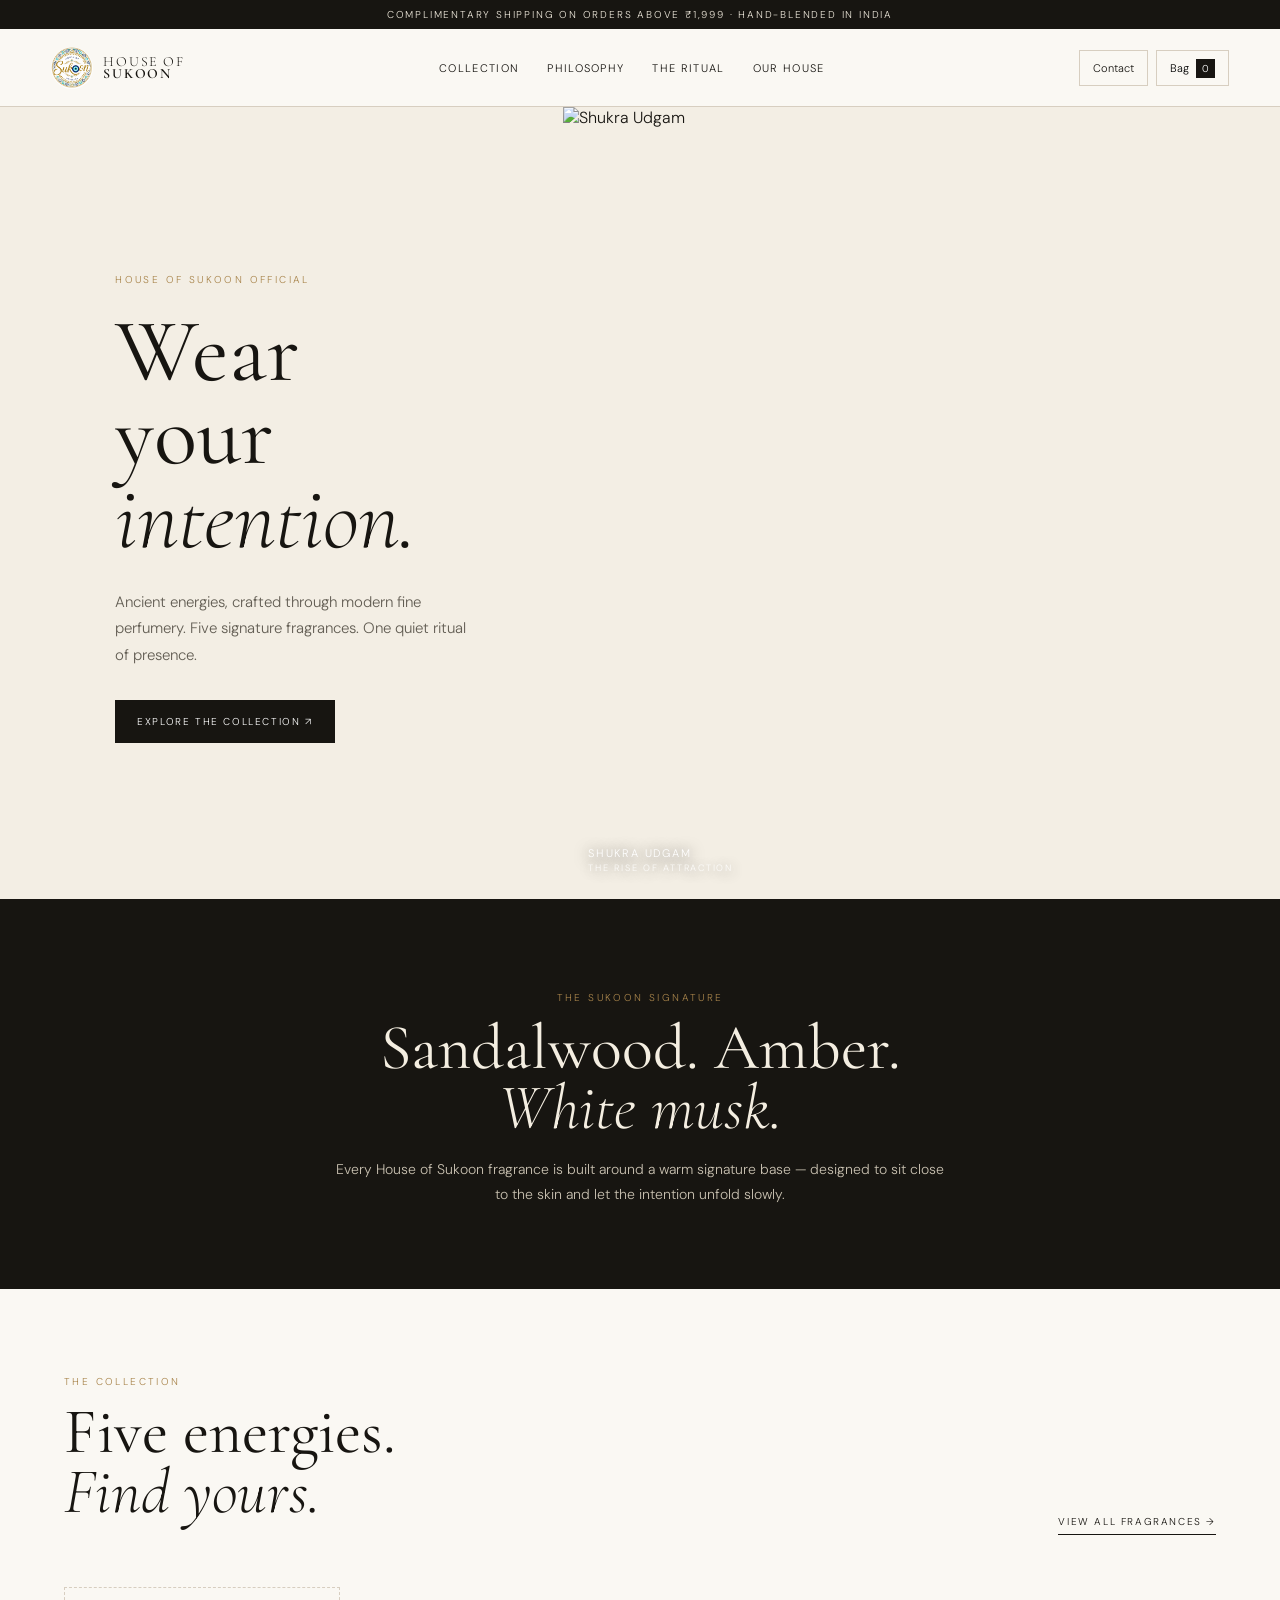
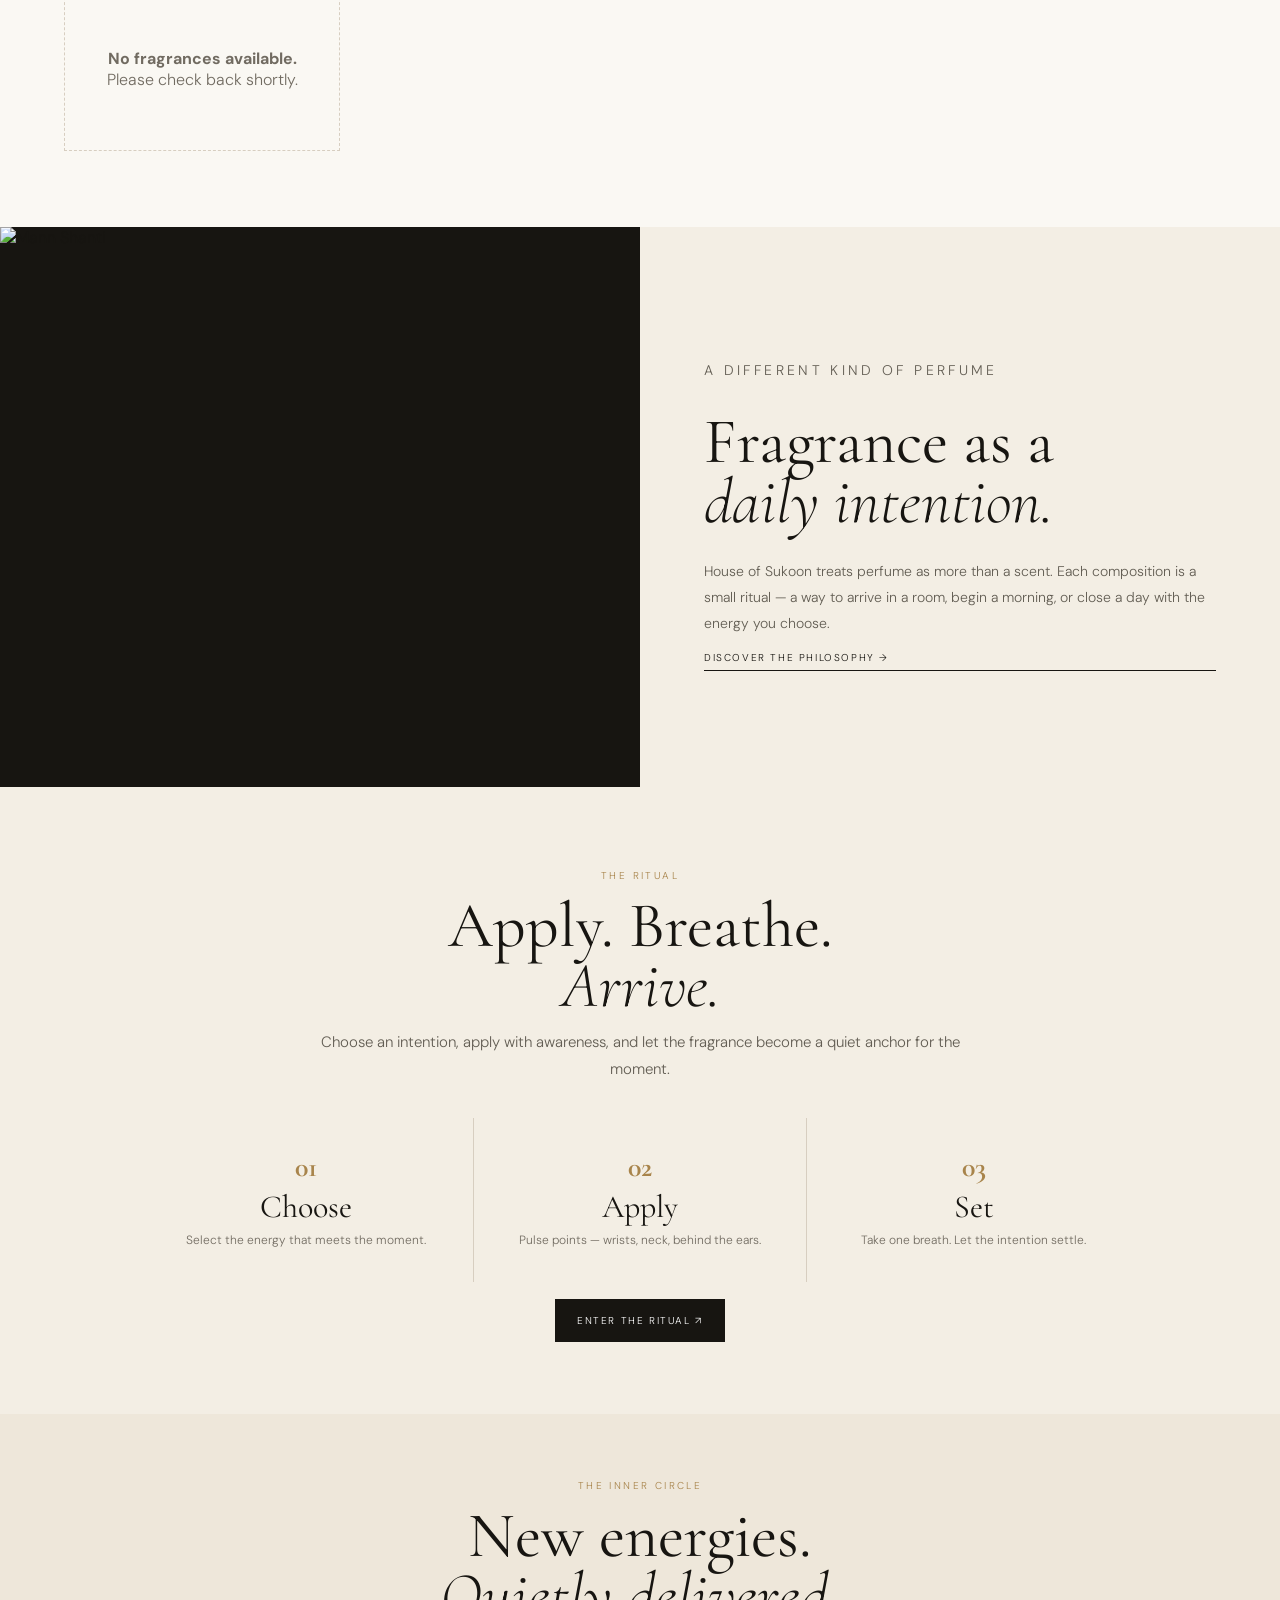
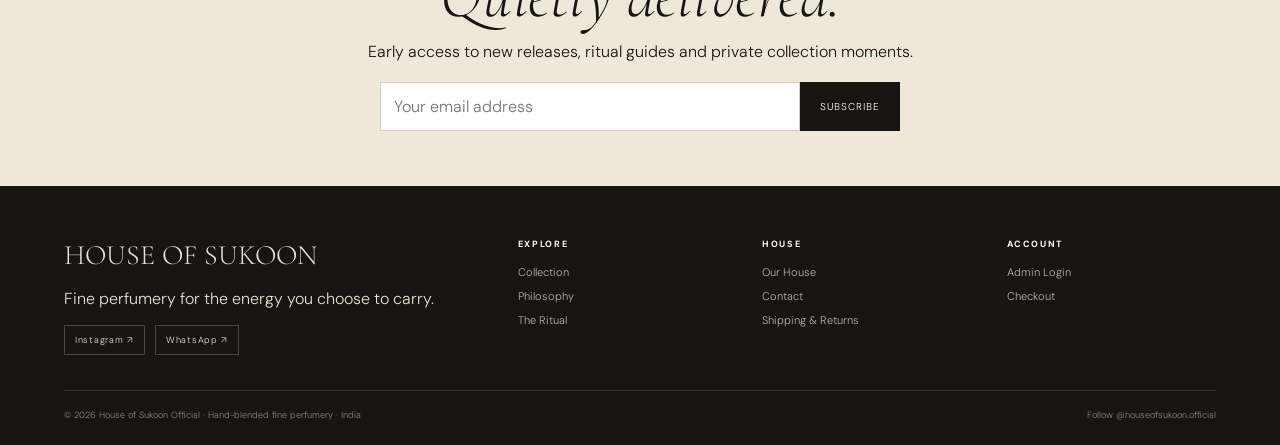
==== commit 73fcb34c: "Initial commit" ====
--- a/index.html
+++ b/index.html
@@ -1,826 +1,211 @@
-<!DOCTYPE html>
-<html lang="en">
-<head>
-    <meta charset="UTF-8">
-    <meta name="viewport" content="width=device-width, initial-scale=1.0">
-    <title>House of Sukoon Official | Luxury Ancient Perfumery</title>
-    
-    <!-- SEO & Meta Tags -->
-    <meta name="description" content="Discover House of Sukoon Official's luxury handcrafted fragrances inspired by ancient wisdom and planetary energies.">
-    <meta name="keywords" content="Luxury Perfume, House of Sukoon Official, Energy Fragrances, Attar, Premium Scents">
-    <meta property="og:title" content="House of Sukoon Official | Premium Perfumes">
-    <meta property="og:description" content="Elevate your sensory experience with intention-based luxury fragrances.">
-    <meta property="og:image" content="logo.jpg">
-
-    <!-- Google Fonts & FontAwesome -->
-    <link href="https://fonts.googleapis.com/css2?family=Cinzel:wght@400;600;700;900&family=Montserrat:wght@300;400;500;600;700&display=swap" rel="stylesheet">
-    <link rel="stylesheet" href="https://cdnjs.cloudflare.com/ajax/libs/font-awesome/6.4.0/css/all.min.css">
-
-    <!-- Supabase JS Client SDK -->
-    <script src="https://cdn.jsdelivr.net/npm/@supabase/supabase-js@2"></script>
-
-    <style>
-        :root {
-            --bg-deep: #030712;
-            --bg-surface: #0a1128;
-            --bg-glass: rgba(14, 26, 56, 0.55);
-            --gold-primary: #d4af37;
-            --gold-light: #f3e5ab;
-            --gold-glow: rgba(212, 175, 55, 0.4);
-            --border-gold: rgba(212, 175, 55, 0.3);
-            --text-light: #f8f5ec;
-            --text-muted: #94a3b8;
-        }
-
-        /* Base Settings */
-        * { margin: 0; padding: 0; box-sizing: border-box; scroll-behavior: smooth; }
-
-        body {
-            background-color: var(--bg-deep);
-            color: var(--text-light);
-            font-family: 'Montserrat', sans-serif;
-            overflow-x: hidden;
-        }
-
-        /* Mouse Glow Follower */
-        .mouse-glow { position: fixed; width: 400px; height: 400px; background: radial-gradient(circle, rgba(212, 175, 55, 0.08) 0%, transparent 70%); pointer-events: none; transform: translate(-50%, -50%); z-index: 1; }
-
-        /* Scroll Progress Bar */
-        #scroll-progress { position: fixed; top: 0; left: 0; height: 3px; background: linear-gradient(90deg, var(--gold-primary), var(--gold-light)); z-index: 10000; width: 0%; }
-
-        /* Typography */
-        h1, h2, h3, h4, .serif { font-family: 'Cinzel', serif; letter-spacing: 2px; }
-
-        /* Preloader */
-        #loader { position: fixed; inset: 0; background: var(--bg-deep); z-index: 100000; display: flex; flex-direction: column; justify-content: center; align-items: center; transition: opacity 0.8s ease, visibility 0.8s; }
-        .loader-spin { width: 60px; height: 60px; border: 2px solid var(--border-gold); border-top: 2px solid var(--gold-primary); border-radius: 50%; animation: spin 1s linear infinite; }
-        @keyframes spin { 100% { transform: rotate(360deg); } }
-
-        /* Header & Navigation */
-        header { position: fixed; top: 0; width: 100%; z-index: 1000; background: var(--bg-glass); backdrop-filter: blur(12px); border-bottom: 1px solid var(--border-gold); padding: 12px 5%; display: flex; justify-content: space-between; align-items: center; transition: 0.3s; }
-        .logo-container { display: flex; align-items: center; gap: 12px; }
-        .logo-img { width: 48px; height: 48px; border-radius: 50%; border: 1px solid var(--gold-primary); object-fit: cover; }
-        .brand-text-box { display: flex; flex-direction: column; }
-        .brand-title { font-size: 1.05rem; color: var(--gold-primary); line-height: 1.1; font-weight: 700; }
-        .brand-tag { font-size: 0.6rem; color: var(--gold-light); letter-spacing: 4px; text-transform: uppercase; opacity: 0.85; margin-top: 2px; }
-        nav ul { display: flex; list-style: none; gap: 22px; }
-        nav a { color: var(--text-light); text-decoration: none; font-size: 0.75rem; text-transform: uppercase; letter-spacing: 2px; transition: 0.3s; }
-        nav a:hover { color: var(--gold-primary); text-shadow: 0 0 8px var(--gold-glow); }
-        .hamburger { display: none; font-size: 1.5rem; color: var(--gold-primary); cursor: pointer; }
-
-        /* Buttons */
-        .btn-gold { background: linear-gradient(135deg, #d4af37 0%, #aa820a 100%); color: #000; padding: 12px 28px; font-size: 0.8rem; font-weight: 700; text-transform: uppercase; letter-spacing: 2px; border: none; border-radius: 2px; cursor: pointer; text-decoration: none; display: inline-block; transition: all 0.4s ease; box-shadow: 0 4px 15px rgba(212, 175, 55, 0.2); }
-        .btn-gold:hover { transform: translateY(-3px); box-shadow: 0 6px 20px rgba(212, 175, 55, 0.5); background: linear-gradient(135deg, #f3e5ab 0%, #d4af37 100%); }
-        .btn-outline { border: 1px solid var(--gold-primary); color: var(--gold-primary); padding: 12px 28px; font-size: 0.8rem; text-transform: uppercase; letter-spacing: 2px; text-decoration: none; display: inline-block; transition: 0.4s; background: transparent; }
-        .btn-outline:hover { background: rgba(212, 175, 55, 0.1); box-shadow: 0 0 15px var(--gold-glow); }
-
-        /* Hero Section */
-        .hero { min-height: 90vh; display: flex; align-items: center; justify-content: space-between; padding: 130px 8% 40px; position: relative; background: radial-gradient(circle at 70% 50%, #0e1e42 0%, var(--bg-deep) 70%); overflow: hidden; }
-        .hero-content { max-width: 550px; z-index: 2; }
-        .hero-title { font-size: 3rem; line-height: 1.2; color: var(--text-light); margin-bottom: 20px; }
-        .hero-title span { color: var(--gold-primary); display: block; }
-        .hero-subtitle { color: var(--text-muted); margin-bottom: 35px; font-size: 0.95rem; line-height: 1.6; }
-        .hero-btns { display: flex; gap: 15px; flex-wrap: wrap; }
-        
-        .hero-visual { position: relative; z-index: 2; display: flex; flex-direction: column; align-items: center; justify-content: center; }
-        .hero-slider-wrapper { position: relative; width: 280px; height: 350px; display: flex; justify-content: center; align-items: center; }
-        .hero-slide-img { position: absolute; width: 100%; height: 100%; object-fit: contain; filter: drop-shadow(0 20px 30px rgba(0,0,0,0.8)); opacity: 0; transition: opacity 1s ease-in-out; }
-        .hero-slide-img.active { opacity: 1; }
-        .slider-dots { display: flex; gap: 8px; margin-top: 15px; }
-        .dot { width: 10px; height: 10px; border-radius: 50%; border: 1px solid var(--gold-primary); background: transparent; cursor: pointer; transition: 0.3s; }
-        .dot.active { background: var(--gold-primary); box-shadow: 0 0 10px var(--gold-glow); }
-
-        /* 3D Countdown Flip Section */
-        .countdown-section { background: var(--bg-surface); border-top: 1px solid var(--border-gold); border-bottom: 1px solid var(--border-gold); padding: 30px 5%; text-align: center; }
-        .countdown-container { display: flex; justify-content: center; gap: 20px; margin-top: 15px; perspective: 1000px; }
-        
-        .flip-card { 
-            background: var(--bg-deep); 
-            border: 1px solid var(--border-gold); 
-            padding: 12px 18px; 
-            min-width: 80px; 
-            border-radius: 6px; 
-            box-shadow: inset 0 0 10px rgba(0,0,0,0.8), 0 5px 15px rgba(0,0,0,0.5);
-            position: relative;
-            transform-style: preserve-3d;
-            transition: transform 0.6s cubic-bezier(0.4, 0.2, 0.2, 1);
-        }
-
-        .flip-card.animate-flip {
-            animation: flip3D 0.6s ease-in-out;
-        }
-
-        @keyframes flip3D {
-            0% { transform: rotateX(0deg); }
-            50% { transform: rotateX(-90deg); background: var(--bg-glass); }
-            100% { transform: rotateX(0deg); }
-        }
-
-        .flip-num { font-size: 1.8rem; font-family: 'Cinzel', serif; color: var(--gold-primary); font-weight: 700; text-shadow: 0 0 10px var(--gold-glow); }
-        .flip-label { font-size: 0.65rem; text-transform: uppercase; color: var(--text-muted); letter-spacing: 1px; margin-top: 4px; }
-
-        /* Global Sections */
-        section { padding: 80px 8%; position: relative; }
-        .section-header { text-align: center; margin-bottom: 50px; }
-        .section-header h2 { font-size: 2.3rem; color: var(--gold-primary); margin-bottom: 10px; }
-        .section-header p { color: var(--text-muted); font-style: italic; font-size: 0.95rem; }
-
-        /* Products Grid */
-        .product-grid { display: grid; grid-template-columns: repeat(auto-fit, minmax(280px, 1fr)); gap: 30px; }
-        
-        .product-card { 
-            background: var(--bg-glass); 
-            border: 1px solid var(--border-gold); 
-            backdrop-filter: blur(8px); 
-            padding: 20px; 
-            border-radius: 6px; 
-            position: relative; 
-            transition: all 0.3s ease; 
-            display: flex;
-            flex-direction: column;
-            justify-content: space-between;
-        }
-
-        .product-card:hover { transform: translateY(-5px); border-color: var(--gold-primary); box-shadow: 0 10px 25px rgba(0,0,0,0.5); }
-        .product-badge { position: absolute; top: 15px; left: 15px; background: var(--gold-primary); color: #000; font-size: 0.65rem; font-weight: 700; padding: 3px 8px; text-transform: uppercase; z-index: 3; border-radius: 2px; }
-        .wishlist-btn { position: absolute; top: 15px; right: 15px; color: var(--text-muted); cursor: pointer; z-index: 3; transition: 0.3s; }
-        .wishlist-btn.active, .wishlist-btn:hover { color: #e11d48; }
-        
-        .p-img-box { 
-            width: 100%; 
-            margin-bottom: 15px; 
-            border: 1px solid rgba(212, 175, 55, 0.2); 
-            border-radius: 4px;
-            background: rgba(3, 7, 18, 0.6);
-            padding: 10px;
-            text-align: center;
-        }
-        
-        .p-img-box img { 
-            width: 100%; 
-            max-width: 100%;
-            height: 220px; 
-            object-fit: contain;
-            display: block;
-            border-radius: 2px;
-            margin: 0 auto;
-        }
-        
-        .product-info-box { flex-grow: 1; display: flex; flex-direction: column; }
-        .product-card h3 { font-size: 1.1rem; color: var(--gold-primary); margin-bottom: 5px; }
-        .product-card .desc { font-size: 0.8rem; color: var(--text-muted); margin-bottom: 15px; }
-        
-        .price-row { display: flex; justify-content: space-between; align-items: center; margin-top: auto; padding-top: 10px; }
-        .price { font-size: 1.2rem; font-weight: 700; color: #fff; }
-
-        /* Quick View Button */
-        .btn-quick-view { display: block; width: 100%; text-align: center; padding: 10px; background: transparent; border: 1px solid var(--gold-primary); color: var(--gold-primary); font-size: 0.75rem; text-transform: uppercase; letter-spacing: 2px; cursor: pointer; transition: 0.4s; margin-top: 15px; }
-        .btn-quick-view:hover { background: rgba(212, 175, 55, 0.15); }
-
-        /* Sukoon AuraMatch Quiz */
-        .auramatch-card { max-width: 650px; margin: 0 auto; background: var(--bg-glass); border: 1px solid var(--border-gold); padding: 35px; border-radius: 8px; text-align: center; backdrop-filter: blur(12px); }
-        .quiz-step { display: none; text-align: left; }
-        .quiz-step.active { display: block; }
-        .quiz-input { width: 100%; padding: 14px; background: var(--bg-deep); border: 1px solid var(--border-gold); color: #fff; border-radius: 4px; margin-top: 10px; margin-bottom: 20px; font-size: 0.9rem; outline: none; }
-        .quiz-option-grid { display: grid; grid-template-columns: repeat(auto-fit, minmax(180px, 1fr)); gap: 12px; margin-top: 15px; }
-        .quiz-opt-btn { padding: 14px; background: var(--bg-surface); border: 1px solid var(--border-gold); color: var(--text-light); text-align: center; cursor: pointer; transition: 0.3s; font-size: 0.85rem; border-radius: 4px; }
-        .quiz-opt-btn:hover { border-color: var(--gold-primary); background: rgba(212, 175, 55, 0.2); }
-        
-        .analysis-box { display: flex; flex-direction: column; align-items: center; justify-content: center; padding: 40px 0; }
-        .pulse-orb { width: 80px; height: 80px; border-radius: 50%; background: radial-gradient(circle, var(--gold-primary) 0%, transparent 70%); animation: pulse 1.5s infinite; margin-bottom: 20px; }
-        @keyframes pulse { 0% { transform: scale(0.8); opacity: 0.5; } 50% { transform: scale(1.2); opacity: 1; } 100% { transform: scale(0.8); opacity: 0.5; } }
-
-        .identity-result-card { border: 1px solid var(--gold-primary); background: linear-gradient(145deg, #0a1128, #030712); padding: 30px; border-radius: 8px; text-align: center; margin-top: 20px; }
-        .identity-tag { display: inline-block; background: var(--gold-primary); color: #000; font-weight: 700; font-size: 0.7rem; padding: 4px 12px; text-transform: uppercase; letter-spacing: 2px; margin-bottom: 15px; border-radius: 20px; }
-        .match-score { color: #10b981; font-weight: 700; font-size: 1.1rem; margin: 10px 0; }
-        .coupon-box { border: 1px dashed var(--gold-primary); background: rgba(212, 175, 55, 0.1); padding: 10px 20px; border-radius: 4px; display: inline-block; margin: 15px 0; color: var(--gold-light); font-weight: 700; letter-spacing: 3px; }
-
-        /* Cosmic Energy Cards Grid */
-        .energy-grid { display: grid; grid-template-columns: repeat(auto-fit, minmax(220px, 1fr)); gap: 25px; }
-        .energy-card-box { background: var(--bg-surface); border: 1px solid var(--border-gold); padding: 15px; border-radius: 6px; text-align: center; transition: 0.3s; }
-        .energy-card-box:hover { border-color: var(--gold-primary); transform: translateY(-5px); box-shadow: 0 10px 20px rgba(0,0,0,0.6); }
-        .energy-card-box img { width: 100%; height: auto; border-radius: 4px; margin-bottom: 12px; display: block; border: 1px solid var(--border-gold); }
-        .energy-card-box h4 { color: var(--gold-primary); margin-bottom: 6px; font-size: 1rem; }
-        .energy-card-box p { font-size: 0.8rem; color: var(--text-muted); line-height: 1.5; }
-
-        /* Weekly Ritual Section */
-        .single-ritual-container { max-width: 900px; margin: 0 auto; text-align: center; }
-        .ritual-image-box { width: 100%; border: 1px solid var(--border-gold); background: var(--bg-surface); padding: 15px; border-radius: 6px; box-shadow: 0 10px 30px rgba(0,0,0,0.5); }
-        .ritual-image-box img { width: 100%; height: auto; display: block; border-radius: 4px; }
-
-        /* Instagram Gallery */
-        .insta-masonry { display: grid; grid-template-columns: repeat(auto-fill, minmax(200px, 1fr)); gap: 15px; }
-        .insta-item { position: relative; overflow: hidden; border: 1px solid var(--border-gold); border-radius: 4px; }
-        .insta-item img { width: 100%; height: auto; display: block; transition: 0.5s; }
-        .insta-overlay { position: absolute; inset: 0; background: rgba(7, 13, 30, 0.7); display: flex; justify-content: center; align-items: center; opacity: 0; transition: 0.3s; color: var(--gold-primary); font-size: 1.5rem; }
-        .insta-item:hover .insta-overlay { opacity: 1; }
-
-        /* Quick View Modal POPUP */
-        .quick-view-modal { position: fixed; inset: 0; background: rgba(0,0,0,0.85); z-index: 20000; display: flex; justify-content: center; align-items: center; opacity: 0; pointer-events: none; transition: 0.4s; visibility: hidden; }
-        .quick-view-modal.active { opacity: 1; pointer-events: auto; visibility: visible; }
-        
-        .qv-modal-content {
-            background: var(--bg-surface);
-            border: 1px solid var(--border-gold);
-            width: 90%;
-            max-width: 800px;
-            max-height: 85vh;
-            position: relative;
-            display: flex;
-            gap: 20px;
-            padding: 30px;
-            overflow-y: auto;
-            border-radius: 6px;
-        }
-        .qv-modal-close { position: absolute; top: 15px; right: 15px; color: var(--gold-primary); cursor: pointer; font-size: 1.5rem; z-index: 10; }
-
-        .qv-media-side { flex: 0 0 45%; }
-        .qv-main-img { width: 100%; height: auto; border-radius: 4px; border: 1px solid var(--border-gold); }
-
-        .qv-details-side { flex: 1; display: flex; flex-direction: column; gap: 12px; }
-        .qv-title { font-size: 1.6rem; color: var(--gold-primary); }
-        .qv-subtitle { font-size: 0.8rem; text-transform: uppercase; letter-spacing: 2px; color: var(--text-muted); }
-        .qv-price { font-size: 1.4rem; font-weight: 700; color: #fff; }
-        .qv-desc { font-size: 0.85rem; line-height: 1.6; color: var(--text-muted); }
-
-        .qv-notes-box { border: 1px solid var(--border-gold); background: rgba(3, 7, 18, 0.5); padding: 12px; border-radius: 4px; }
-        .qv-notes-title { font-size: 0.8rem; text-transform: uppercase; color: var(--gold-light); letter-spacing: 1px; margin-bottom: 8px; }
-        .qv-notes-list { list-style: none; display: flex; flex-direction: column; gap: 6px; }
-        .qv-notes-list li { font-size: 0.8rem; color: var(--text-muted); }
-        .qv-notes-list li strong { color: var(--gold-primary); }
-
-        /* Floating Quick Action Buttons */
-        .floating-actions { position: fixed; bottom: 30px; right: 30px; display: flex; flex-direction: column; gap: 12px; z-index: 999; }
-        .float-btn { width: 48px; height: 48px; border-radius: 50%; background: var(--bg-surface); border: 1px solid var(--border-gold); color: var(--gold-primary); display: flex; justify-content: center; align-items: center; text-decoration: none; box-shadow: 0 4px 10px rgba(0,0,0,0.5); transition: 0.3s; }
-        .float-btn:hover { background: var(--gold-primary); color: #000; }
-
-        /* Footer */
-        footer { background: #02040a; border-top: 1px solid var(--border-gold); padding: 60px 8% 30px; }
-        .footer-grid { display: grid; grid-template-columns: repeat(auto-fit, minmax(200px, 1fr)); gap: 40px; margin-bottom: 40px; }
-        .footer-col h4 { color: var(--gold-primary); margin-bottom: 15px; font-size: 1rem; }
-        .footer-col ul { list-style: none; }
-        .footer-col li { margin-bottom: 8px; }
-        .footer-col a { color: var(--text-muted); text-decoration: none; font-size: 0.85rem; transition: 0.3s; }
-        .footer-col a:hover { color: var(--gold-primary); }
-        .newsletter-box { display: flex; margin-top: 15px; }
-        .newsletter-box input { padding: 10px; background: var(--bg-deep); border: 1px solid var(--border-gold); color: #fff; outline: none; width: 70%; }
-        .gold-divider { height: 1px; background: linear-gradient(90deg, transparent, var(--border-gold), transparent); margin: 30px 0; }
-
-        /* Mobile Adjustments */
-        @media (max-width: 768px) {
-            .hamburger { display: block; }
-            nav ul { position: fixed; top: 70px; right: -100%; width: 70%; height: 100vh; background: var(--bg-surface); flex-direction: column; padding: 40px; transition: 0.4s; border-left: 1px solid var(--border-gold); }
-            nav ul.active { right: 0; }
-            .hero { flex-direction: column; text-align: center; padding-top: 120px; }
-            .hero-title { font-size: 2.2rem; }
-            .hero-slider-wrapper { width: 220px; height: 280px; margin-top: 25px; }
-            .hero-btns { justify-content: center; }
-            .qv-modal-content { flex-direction: column; padding: 20px; }
-            .qv-media-side { flex: 1; }
-        }
-    </style>
-</head>
-<body>
-
-    <!-- Scroll Progress Bar -->
-    <div id="scroll-progress"></div>
-
-    <!-- Mouse Glow Effect -->
-    <div class="mouse-glow" id="mouseGlow"></div>
-
-    <!-- Preloader -->
-    <div id="loader">
-        <div class="loader-spin"></div>
-        <p class="serif" style="margin-top: 20px; color: var(--gold-primary); letter-spacing: 3px;">HOUSE OF SUKOON OFFICIAL</p>
-    </div>
-
-    <!-- Header Navigation -->
-    <header>
-        <div class="logo-container">
-            <img src="logo.jpg" alt="House of Sukoon Official Logo" class="logo-img" onerror="this.onerror=null; this.src='logo.png';">
-            <div class="brand-text-box">
-                <span class="serif brand-title">HOUSE OF SUKOON</span>
-                <span class="brand-tag">OFFICIAL</span>
-            </div>
-        </div>
-        <nav>
-            <ul id="navLinks">
-                <li><a href="#hero">Home</a></li>
-                <li><a href="#products">Collection</a></li>
-                <li><a href="#auramatch">Sukoon AuraMatch™</a></li>
-                <li><a href="#energy">Energy Cards</a></li>
-                <li><a href="#rituals">Weekly Ritual</a></li>
-                <li><a href="#contact">Contact</a></li>
-            </ul>
-        </nav>
-        <div class="hamburger" id="menuToggle"><i class="fas fa-bars"></i></div>
-    </header>
-
-    <!-- Hero Section -->
-    <section id="hero" class="hero">
-        <div class="hero-content">
-            <h1 class="hero-title">Aura of Elegance <span>House of Sukoon Official</span></h1>
-            <p class="hero-subtitle">Handcrafted fragrances infused with Vedic planetary vibrations, luxurious botanical oils, and deep spiritual intentions.</p>
-            <div class="hero-btns">
-                <a href="#products" class="btn-gold">Shop Collection</a>
-                <a href="#auramatch" class="btn-outline">AuraMatch™ Quiz</a>
-            </div>
-        </div>
-
-        <!-- Hero Automatic Slider -->
-        <div class="hero-visual">
-            <div class="hero-slider-wrapper">
-                <img src="shukra.jpg" alt="Shukra Udgam" class="hero-slide-img active" onerror="this.onerror=null; this.src='shukra.png';">
-                <img src="mann.jpg" alt="Mann Shanti" class="hero-slide-img" onerror="this.onerror=null; this.src='mann.png';">
-                <img src="surya.jpg" alt="Surya Tej" class="hero-slide-img" onerror="this.onerror=null; this.src='surya.png';">
-                <img src="aura.jpg" alt="Aura Shuddhi" class="hero-slide-img" onerror="this.onerror=null; this.src='aura.png';">
-                <img src="kismat.jpg" alt="Kismat Connection" class="hero-slide-img" onerror="this.onerror=null; this.src='kismat.png';">
-            </div>
-            <div class="slider-dots">
-                <span class="dot active" onclick="setSlide(0)"></span>
-                <span class="dot" onclick="setSlide(1)"></span>
-                <span class="dot" onclick="setSlide(2)"></span>
-                <span class="dot" onclick="setSlide(3)"></span>
-                <span class="dot" onclick="setSlide(4)"></span>
-            </div>
-        </div>
-    </section>
-
-    <!-- Launch 3D Flip Countdown -->
-    <div class="countdown-section">
-        <h3 class="serif" style="color: var(--gold-primary); font-size: 1rem;">OFFICIAL GRAND LAUNCH</h3>
-        <div class="countdown-container">
-            <div class="flip-card" id="card-d"><div class="flip-num" id="d">00</div><div class="flip-label">Days</div></div>
-            <div class="flip-card" id="card-h"><div class="flip-num" id="h">00</div><div class="flip-label">Hours</div></div>
-            <div class="flip-card" id="card-m"><div class="flip-num" id="m">00</div><div class="flip-label">Mins</div></div>
-            <div class="flip-card" id="card-s"><div class="flip-num" id="s">00</div><div class="flip-label">Secs</div></div>
-        </div>
-    </div>
-
-    <!-- Products Collection (Rendered Dynamically from Supabase) -->
-    <section id="products">
-        <div class="section-header">
-            <h2>Signature Collection</h2>
-            <p>5 Intention-Based Luxurious Formulations</p>
-        </div>
-        
-        <!-- Dynamic Product Container -->
-        <div class="product-grid" id="productContainer">
-            <div style="text-align:center; grid-column: 1/-1; color: var(--gold-primary);">
-                <i class="fas fa-spinner fa-spin"></i> Loading Luxury Collection...
-            </div>
-        </div>
-    </section>
-
-    <!-- Sukoon AuraMatch Quiz Section -->
-    <section id="auramatch" style="background: var(--bg-surface);">
-        <div class="section-header">
-            <h2>Sukoon AuraMatch™</h2>
-            <p>Find Your Signature Cosmic Energy Profile in 60 Seconds</p>
-        </div>
-
-        <div class="auramatch-card">
-            <div class="quiz-step active" id="step-1">
-                <h3 class="serif" style="color: var(--gold-primary); text-align: center; margin-bottom: 10px;">Find Your Signature Sukoon Fragrance</h3>
-                <p style="color: var(--text-muted); text-align: center; font-size: 0.85rem; margin-bottom: 25px;">Luxury recommendation based on your personality, energy goals, and lifestyle.</p>
-                <div style="text-align: center;">
-                    <button class="btn-gold" onclick="nextStep(2)">Start Quiz</button>
-                </div>
-            </div>
-
-            <div class="quiz-step" id="step-2">
-                <h3 class="serif" style="color: var(--gold-primary); margin-bottom: 15px;">Enter Your Details</h3>
-                <input type="text" id="custName" class="quiz-input" placeholder="Full Name" required>
-                <input type="tel" id="custPhone" class="quiz-input" placeholder="Mobile Number" required>
-                <button class="btn-gold" style="width: 100%;" onclick="nextStep(3)">Continue</button>
-            </div>
-
-            <div class="quiz-step" id="step-3">
-                <h4 style="color: var(--gold-light);">1. Aapko kis type ki smell sabse zyada pasand hai?</h4>
-                <div class="quiz-option-grid">
-                    <button class="quiz-opt-btn" onclick="selectAnswer('smell', 'Fresh', 4)">🌿 Fresh & Oceanic</button>
-                    <button class="quiz-opt-btn" onclick="selectAnswer('smell', 'Sweet', 4)">🌸 Sweet & Floral</button>
-                    <button class="quiz-opt-btn" onclick="selectAnswer('smell', 'Woody', 4)">🪵 Woody & Earthy</button>
-                    <button class="quiz-opt-btn" onclick="selectAnswer('smell', 'Strong', 4)">🔥 Strong & Spicy</button>
-                </div>
-            </div>
-
-            <div class="quiz-step" id="step-4">
-                <h4 style="color: var(--gold-light);">2. Aap perfume kab sabse zyada use karte hain?</h4>
-                <div class="quiz-option-grid">
-                    <button class="quiz-opt-btn" onclick="selectAnswer('occasion', 'Office', 5)">💼 Office / Business</button>
-                    <button class="quiz-opt-btn" onclick="selectAnswer('occasion', 'Party', 5)">🎉 Parties & Events</button>
-                    <button class="quiz-opt-btn" onclick="selectAnswer('occasion', 'Date', 5)">❤️ Date Nights</button>
-                    <button class="quiz-opt-btn" onclick="selectAnswer('occasion', 'Daily', 5)">✨ Daily Ritual</button>
-                </div>
-            </div>
-
-            <div class="quiz-step" id="step-5">
-                <h4 style="color: var(--gold-light);">3. Aapki personality kisse sabse match karti hai?</h4>
-                <div class="quiz-option-grid">
-                    <button class="quiz-opt-btn" onclick="selectAnswer('persona', 'Leader', 6)">👑 Leader / Confident</button>
-                    <button class="quiz-opt-btn" onclick="selectAnswer('persona', 'Romantic', 6)">🌸 Romantic / Charming</button>
-                    <button class="quiz-opt-btn" onclick="selectAnswer('persona', 'Calm', 6)">🧘 Calm / Peaceful</button>
-                    <button class="quiz-opt-btn" onclick="selectAnswer('persona', 'Protective', 6)">🛡️ Focused / Mystic</button>
-                </div>
-            </div>
-
-            <div class="quiz-step" id="step-6">
-                <h4 style="color: var(--gold-light);">4. Aapko kis color aura ki attraction mehsoos hoti hai?</h4>
-                <div class="quiz-option-grid">
-                    <button class="quiz-opt-btn" onclick="selectAnswer('color', 'Golden', 7)">✨ Royal Gold</button>
-                    <button class="quiz-opt-btn" onclick="selectAnswer('color', 'Blue', 7)">🌊 Calm Oceanic Blue</button>
-                    <button class="quiz-opt-btn" onclick="selectAnswer('color', 'Purple', 7)">🔮 Cosmic Purple</button>
-                    <button class="quiz-opt-btn" onclick="selectAnswer('color', 'Black', 7)">🖤 Deep Mystic Black</button>
-                </div>
-            </div>
-
-            <div class="quiz-step" id="step-7">
-                <div class="analysis-box">
-                    <div class="pulse-orb"></div>
-                    <h3 class="serif" style="color: var(--gold-primary);">Analyzing Your Energy...</h3>
-                    <p style="color: var(--text-muted); font-size: 0.85rem; margin-top: 10px;" id="analysisText">Matching Notes with Planetary Vibrations...</p>
-                </div>
-            </div>
-
-            <div class="quiz-step" id="step-8">
-                <div class="identity-result-card">
-                    <span class="identity-tag" id="identityTitle">👑 THE LEADER</span>
-                    <h2 class="serif" id="matchedPerfume" style="color: #fff; font-size: 1.8rem;">SURYA TEJ</h2>
-                    <div class="match-score">✨ 95% Compatibility Match</div>
-                    <p id="matchedDesc" style="color: var(--text-muted); font-size: 0.85rem; margin: 10px 0;">Boosts leadership qualities, courage, and radiant willpower.</p>
-                    
-                    <div class="coupon-box">
-                        UNLOCKED 10% OFF: <span>SUKOON10</span>
-                    </div>
-
-                    <div style="display: flex; gap: 10px; justify-content: center; flex-wrap: wrap; margin-top: 15px;">
-                        <button class="btn-gold" id="btnOrderDirect">Order Now On WhatsApp</button>
-                        <button class="btn-outline" onclick="resetAuraQuiz()">Take Quiz Again</button>
-                    </div>
-                </div>
-            </div>
-        </div>
-    </section>
-
-    <!-- Cosmic Energy Cards Section -->
-    <section id="energy">
-        <div class="section-header">
-            <h2>Cosmic Energy Cards</h2>
-            <p>Vedic energy principles behind each fragrance</p>
-        </div>
-        <div class="energy-grid">
-            <div class="energy-card-box">
-                <img src="card-shukra.jpg" alt="Shukra Energy Card" onerror="this.onerror=null; this.src='card-shukra.png';">
-                <h4 class="serif">Shukra Udgam</h4>
-                <p>Invokes beauty, magnetism, prosperity, and pure attraction to elevate your vibe.</p>
-            </div>
-            <div class="energy-card-box">
-                <img src="card-mann.jpg" alt="Mann Shanti Energy Card" onerror="this.onerror=null; this.src='card-mann.png';">
-                <h4 class="serif">Mann Shanti</h4>
-                <p>Calms mental noise, enhances emotional balance, and fosters quiet clarity.</p>
-            </div>
-            <div class="energy-card-box">
-                <img src="card-surya.jpg" alt="Surya Tej Energy Card" onerror="this.onerror=null; this.src='card-surya.png';">
-                <h4 class="serif">Surya Tej</h4>
-                <p>Activates leadership, courage, focus, and radiant inner strength.</p>
-            </div>
-            <div class="energy-card-box">
-                <img src="card-aura.jpg" alt="Aura Shuddhi Energy Card" onerror="this.onerror=null; this.src='card-aura.png'; if(this.src.includes('.png')){this.onerror=null; this.src='card-aura.jpeg';}">
-                <h4 class="serif">Aura Shuddhi</h4>
-                <p>Cleanses negative frequencies and creates a protective field around you.</p>
-            </div>
-            <div class="energy-card-box">
-                <img src="card-kismat.jpg" alt="Kismat Connection Energy Card" onerror="this.onerror=null; this.src='card-kismat.png'; if(this.src.includes('.png')){this.onerror=null; this.src='card-kismat.jpeg';}">
-                <h4 class="serif">Kismat Connection</h4>
-                <p>Opens doors to new possibilities, fortune, and synchronicity.</p>
-            </div>
-        </div>
-    </section>
-
-    <!-- Weekly Ritual Guide Section -->
-    <section id="rituals" style="background: var(--bg-surface);">
-        <div class="section-header">
-            <h2>Weekly Ritual Guide</h2>
-            <p>Your week-at-a-glance guide for sensory application</p>
-        </div>
-        <div class="single-ritual-container">
-            <div class="ritual-image-box">
-                <img src="weekly-ritual.jpg" alt="Weekly Ritual Guide Infographic" loading="lazy" onerror="this.onerror=null; this.src='weekly-ritual.png';">
-            </div>
-        </div>
-    </section>
-
-    <!-- Instagram Gallery -->
-    <section style="background: var(--bg-surface);">
-        <div class="section-header">
-            <h2>Instagram Gallery</h2>
-            <p>@houseofsukoon.official</p>
-        </div>
-        <div class="insta-masonry">
-            <div class="insta-item"><img src="shukra.jpg" alt="Insta Post 1" onerror="this.onerror=null; this.src='shukra.png';"><div class="insta-overlay"><i class="fab fa-instagram"></i></div></div>
-            <div class="insta-item"><img src="discoverpack.jpg" alt="Insta Post 2" onerror="this.onerror=null; this.src='discoverpack.png';"><div class="insta-overlay"><i class="fab fa-instagram"></i></div></div>
-            <div class="insta-item"><img src="kismat.jpg" alt="Insta Post 3" onerror="this.onerror=null; this.src='kismat.png';"><div class="insta-overlay"><i class="fab fa-instagram"></i></div></div>
-            <div class="insta-item"><img src="mann.jpg" alt="Insta Post 4" onerror="this.onerror=null; this.src='mann.png';"><div class="insta-overlay"><i class="fab fa-instagram"></i></div></div>
-        </div>
-    </section>
-    
-    <!-- Footer -->
-    <footer id="contact">
-        <div class="footer-grid">
-            <div class="footer-col">
-                <h4 class="serif">House of Sukoon Official</h4>
-                <p style="font-size:0.85rem; color: var(--text-muted);">Luxury scents crafted with intention and ancient botanical knowledge.</p>
-            </div>
-            <div class="footer-col">
-                <h4>Quick Links</h4>
-                <ul>
-                    <li><a href="#hero">Home</a></li>
-                    <li><a href="#products">Fragrances</a></li>
-                    <li><a href="#energy">Energy Cards</a></li>
-                </ul>
-            </div>
-            <div class="footer-col">
-                <h4>Contact Us</h4>
-                <p style="font-size:0.85rem; color: var(--text-muted);">📱 +91 88714 93221</p>
-                <p style="font-size:0.85rem; color: var(--text-muted);">✉️ 25houseofsukoon@gmail.com</p>
-            </div>
-            <div class="footer-col">
-                <h4>Newsletter</h4>
-                <div class="newsletter-box">
-                    <input type="email" placeholder="Your Email">
-                    <button class="btn-gold" style="padding: 0 15px;"><i class="fas fa-paper-plane"></i></button>
-                </div>
-            </div>
-        </div>
-        <div class="gold-divider"></div>
-        <p style="text-align: center; font-size: 0.75rem; color: var(--text-muted);">&copy; 2026 House of Sukoon Official. All Rights Reserved.</p>
-    </footer>
-
-    <!-- Quick View Popup Modal -->
-    <div class="quick-view-modal" id="quickViewPopup">
-        <div class="qv-modal-content">
-            <span class="qv-modal-close" onclick="closePopup()">&times;</span>
-            <div class="qv-media-side">
-                <img id="qvMainImg" src="" alt="Product View" class="qv-main-img">
-            </div>
-            <div class="qv-details-side">
-                <h2 id="qvTitle" class="qv-title serif">Product Title</h2>
-                <span id="qvSubtitle" class="qv-subtitle">Subheading details</span>
-                <div class="qv-price" id="qvPrice">₹0,000</div>
-                <p id="qvDesc" class="qv-desc">Full product description and benefits go here.</p>
-                <div style="margin-top: 15px;">
-                    <a id="qvWhatsappBtn" href="https://wa.me/918871493221" target="_blank" class="btn-gold">Order on WhatsApp</a>
-                </div>
-            </div>
-        </div>
-    </div>
-
-    <!-- Floating Action Buttons -->
-    <div class="floating-actions">
-        <a href="https://wa.me/918871493221" class="float-btn" target="_blank"><i class="fab fa-whatsapp"></i></a>
-        <a href="tel:+918871493221" class="float-btn"><i class="fas fa-phone"></i></a>
-        <a href="#hero" class="float-btn"><i class="fas fa-arrow-up"></i></a>
-    </div>
-
-    <!-- Scripts -->
-    <script>
-        // -------------------------------------------------------------
-        // 1. SUPABASE INITIALIZATION
-        // -------------------------------------------------------------
-        // Replace with your real Supabase URL & Anon Key from Settings > API
-        const SUPABASE_URL = 'https://qqbeoquzaxweewlovcpl.supabase.co'; 
-        const SUPABASE_ANON_KEY = 'YOUR_SUPABASE_ANON_KEY_HERE'; // <-- Put your Anon Key here
-
-        const supabaseClient = supabase.createClient(SUPABASE_URL, SUPABASE_ANON_KEY);
-
-        let globalProducts = [];
-
-        // Fetch products from Supabase
-        async function loadSupabaseProducts() {
-            const container = document.getElementById('productContainer');
-            try {
-                const { data, error } = await supabaseClient
-                    .from('products')
-                    .select('*');
-
-                if (error) throw error;
-
-                if (data && data.length > 0) {
-                    globalProducts = data;
-                    renderProducts(data);
-                } else {
-                    container.innerHTML = `<p style="text-align:center; grid-column: 1/-1;">No products found in Database.</p>`;
-                }
-            } catch (err) {
-                console.error('Error fetching products:', err.message);
-                // Fallback UI if keys are not configured yet
-                container.innerHTML = `<p style="text-align:center; grid-column: 1/-1; color: var(--gold-light);">Connect your Supabase Anon Key in index.html to render products live!</p>`;
-            }
-        }
-
-        function renderProducts(products) {
-            const container = document.getElementById('productContainer');
-            container.innerHTML = '';
-
-            products.forEach(p => {
-                // Generate Image URL (Handles full Supabase URL or relative paths)
-                let imgSrc = p.image_url;
-                if (imgSrc && !imgSrc.startsWith('http')) {
-                    imgSrc = `${SUPABASE_URL}/storage/v1/object/public/product-images/${p.image_url}`;
-                }
-
-                const cardHtml = `
-                    <div class="product-card">
-                        ${p.is_featured ? '<span class="product-badge">Featured</span>' : ''}
-                        <i class="far fa-heart wishlist-btn" onclick="toggleWishlist(this)"></i>
-                        <div class="p-img-box">
-                            <img src="${imgSrc}" alt="${p.name}" loading="lazy" onerror="this.onerror=null; this.src='discoverpack.jpg';">
-                        </div>
-                        <div class="product-info-box">
-                            <h3>${p.name}</h3>
-                            <p class="desc">${p.tagline || ''}</p>
-                            <div class="price-row">
-                                <span class="price">₹${p.price}</span>
-                            </div>
-                        </div>
-                        <button class="btn-quick-view" onclick="openPopupById(${p.id})">View Details</button>
-                    </div>
-                `;
-                container.innerHTML += cardHtml;
-            });
-        }
-
-        // -------------------------------------------------------------
-        // 2. WEBSITE INTERACTION & UI LOGIC
-        // -------------------------------------------------------------
-
-        // Preloader
-        window.addEventListener('load', () => {
-            const loader = document.getElementById('loader');
-            loader.style.opacity = '0';
-            setTimeout(() => loader.style.visibility = 'hidden', 800);
-            loadSupabaseProducts(); // Fetch Supabase Data on Load
-        });
-
-        // Mouse Glow
-        const mouseGlow = document.getElementById('mouseGlow');
-        document.addEventListener('mousemove', (e) => {
-            mouseGlow.style.left = e.clientX + 'px'; 
-            mouseGlow.style.top = e.clientY + 'px';
-        });
-
-        // Hero Slider
-        let currentHeroSlide = 0;
-        const heroSlides = document.querySelectorAll('.hero-slide-img');
-        const heroDots = document.querySelectorAll('.slider-dots .dot');
-        function setSlide(index) {
-            heroSlides[currentHeroSlide].classList.remove('active'); 
-            heroDots[currentHeroSlide].classList.remove('active');
-            currentHeroSlide = index;
-            heroSlides[currentHeroSlide].classList.add('active'); 
-            heroDots[currentHeroSlide].classList.add('active');
-        }
-        setInterval(() => { setSlide((currentHeroSlide + 1) % heroSlides.length); }, 3000);
-
-        // Scroll Progress
-        window.addEventListener('scroll', () => {
-            const scrolled = (window.scrollY / (document.documentElement.scrollHeight - window.innerHeight)) * 100;
-            document.getElementById('scroll-progress').style.width = scrolled + '%';
-        });
-
-        // Mobile Menu Nav
-        document.getElementById('menuToggle').addEventListener('click', () => { 
-            document.getElementById('navLinks').classList.toggle('active'); 
-        });
-
-        // Countdown Timer with 3D Flip Animation
-        const targetDate = new Date("August 25, 2026 00:00:00").getTime();
-        let lastVals = {};
-
-        function updateFlip(id, val) {
-            const elem = document.getElementById(id);
-            const card = document.getElementById(`card-${id}`);
-            if (lastVals[id] !== val) {
-                lastVals[id] = val;
-                elem.innerText = val;
-                if(card) {
-                    card.classList.remove('animate-flip');
-                    void card.offsetWidth; // Trigger reflow
-                    card.classList.add('animate-flip');
-                }
-            }
-        }
-
-        setInterval(() => {
-            const now = new Date().getTime(); 
-            const diff = targetDate - now;
-            if(diff > 0) {
-                updateFlip('d', Math.floor(diff / (1000 * 60 * 60 * 24)).toString().padStart(2, '0'));
-                updateFlip('h', Math.floor((diff % (1000 * 60 * 60 * 24)) / (1000 * 60 * 60)).toString().padStart(2, '0'));
-                updateFlip('m', Math.floor((diff % (1000 * 60 * 60)) / (1000 * 60)).toString().padStart(2, '0'));
-                updateFlip('s', Math.floor((diff % (1000 * 60)) / 1000).toString().padStart(2, '0'));
-            }
-        }, 1000);
-
-        // -------------------------------------------------------------
-        // 3. SUKOON AURAMATCH QUIZ LOGIC
-        // -------------------------------------------------------------
-        let quizAnswers = {};
-
-        function nextStep(stepNum) {
-            if(stepNum === 3) {
-                const name = document.getElementById('custName').value;
-                const phone = document.getElementById('custPhone').value;
-                if(!name || !phone) { alert('Please enter your Name and Mobile Number.'); return; }
-                quizAnswers.name = name; quizAnswers.phone = phone;
-            }
-            
-            document.querySelectorAll('.quiz-step').forEach(s => s.classList.remove('active'));
-            document.getElementById(`step-${stepNum}`).classList.add('active');
-        }
-
-        function selectAnswer(key, value, nextStepNum) {
-            quizAnswers[key] = value;
-            if(nextStepNum === 7) {
-                nextStep(7);
-                runAIAnalysis();
-            } else {
-                nextStep(nextStepNum);
-            }
-        }
-
-        function runAIAnalysis() {
-            const txt = document.getElementById('analysisText');
-            setTimeout(() => { txt.innerText = "Finding Your Personality Aura..."; }, 800);
-            setTimeout(() => { txt.innerText = "Matching Notes & Planetary Frequencies..."; }, 1600);
-            setTimeout(() => {
-                calculateMatchResult();
-                nextStep(8);
-            }, 2500);
-        }
-
-        function calculateMatchResult() {
-            let pName = 'SURYA TEJ';
-            let pTitle = '👑 THE LEADER';
-            let pDesc = 'Boosts leadership qualities, courage, and radiant willpower.';
-
-            if(quizAnswers.persona === 'Romantic' || quizAnswers.smell === 'Sweet') {
-                pName = 'SHUKRA UDGAM'; pTitle = '🌸 THE CHARMER'; pDesc = 'Invokes beauty, magnetism, prosperity, and pure attraction.';
-            } else if(quizAnswers.persona === 'Calm' || quizAnswers.smell === 'Fresh') {
-                pName = 'MANN SHANTI'; pTitle = '🌿 THE PEACE SEEKER'; pDesc = 'Calms mental noise, enhances emotional balance, and fosters quiet clarity.';
-            } else if(quizAnswers.persona === 'Protective' || quizAnswers.color === 'Black') {
-                pName = 'AURA SHUDDHI'; pTitle = '🛡️ THE GUARDIAN'; pDesc = 'Cleanses negative frequencies and creates a protective field around you.';
-            } else if(quizAnswers.color === 'Purple') {
-                pName = 'KISMAT CONNECTION'; pTitle = '🍀 THE VISIONARY'; pDesc = 'Opens doors to new possibilities, fortune, and synchronicity.';
-            }
-
-            document.getElementById('identityTitle').innerText = pTitle;
-            document.getElementById('matchedPerfume').innerText = pName;
-            document.getElementById('matchedDesc').innerText = pDesc;
-
-            const msg = `Hi House of Sukoon, My Name is ${quizAnswers.name}. I completed Sukoon AuraMatch Quiz and matched with *${pName} (${pTitle})*. I want to claim my 10% Discount (SUKOON10).`;
-            document.getElementById('btnOrderDirect').onclick = () => {
-                window.open(`https://wa.me/918871493221?text=${encodeURIComponent(msg)}`, '_blank');
-            };
-        }
-
-        function resetAuraQuiz() {
-            quizAnswers = {};
-            document.getElementById('custName').value = '';
-            document.getElementById('custPhone').value = '';
-            nextStep(1);
-        }
-
-        // -------------------------------------------------------------
-        // 4. QUICK VIEW POPUP LOGIC
-        // -------------------------------------------------------------
-        const popup = document.getElementById('quickViewPopup');
-
-        function openPopupById(productId) {
-            const product = globalProducts.find(p => p.id === productId);
-            if (!product) return;
-
-            let imgSrc = product.image_url;
-            if (imgSrc && !imgSrc.startsWith('http')) {
-                imgSrc = `${SUPABASE_URL}/storage/v1/object/public/product-images/${product.image_url}`;
-            }
-
-            document.getElementById('qvTitle').innerText = product.name;
-            document.getElementById('qvSubtitle').innerText = product.tagline || '50ml EDP';
-            document.getElementById('qvPrice').innerText = `₹${product.price}`;
-            document.getElementById('qvMainImg').src = imgSrc;
-            document.getElementById('qvDesc').innerText = product.description || 'Exclusive luxury perfume handcrafted with natural botanical oils.';
-
-            const waMsg = `Hi House of Sukoon, I am interested in purchasing *${product.name}* (Price: ₹${product.price}). Please share ordering details.`;
-            document.getElementById('qvWhatsappBtn').href = `https://wa.me/918871493221?text=${encodeURIComponent(waMsg)}`;
-
-            popup.classList.add('active');
-        }
-
-        function closePopup() { popup.classList.remove('active'); }
-        window.onclick = function(e) { if (e.target == popup) closePopup(); }
-        function toggleWishlist(btn) { btn.classList.toggle('fas'); btn.classList.toggle('far'); btn.classList.toggle('active'); }
-    </script>
-</body>
-</html>
+<!doctype html>
+<html lang="en">
+  <head>
+    <meta charset="utf-8" />
+    <meta name="viewport" content="width=device-width,initial-scale=1" />
+    <title>House of Sukoon Official | Wear Your Intention</title>
+    <link rel="icon" href="assets/logo.jpg" />
+    <link rel="stylesheet" href="styles.css" />
+  </head>
+  <body>
+    <div class="topbar">
+      Complimentary shipping on orders above ₹1,999 · Hand-blended in India
+    </div>
+    <header class="nav">
+      <a class="brand" href="index.html"
+        ><img src="assets/logo.jpg" alt="House of Sukoon" /><span
+          >HOUSE OF<br /><b>SUKOON</b></span
+        ></a
+      >
+      <nav class="navlinks">
+        <a href="collection.html">Collection</a
+        ><a href="philosophy.html">Philosophy</a
+        ><a href="ritual.html">The Ritual</a><a href="about.html">Our House</a>
+      </nav>
+      <div class="nav-actions">
+        <a class="icon-btn" href="contact.html">Contact</a
+        ><button class="icon-btn" onclick="openCart()">
+          Bag <span class="bag-count">0</span>
+        </button>
+      </div>
+    </header>
+    <main>
+      <section class="hero">
+        <div class="hero-copy">
+          <p class="kicker">HOUSE OF SUKOON OFFICIAL</p>
+          <h1>Wear your<br /><i>intention.</i></h1>
+          <p class="lead">
+            Ancient energies, crafted through modern fine perfumery. Five
+            signature fragrances. One quiet ritual of presence.
+          </p>
+          <a class="gold-btn" href="collection.html"
+            >Explore the collection ↗</a
+          >
+        </div>
+        <div class="hero-image">
+          <img src="" alt="Shukra Udgam" />
+          <div class="hero-label">
+            SHUKRA UDGAM<br /><small>THE RISE OF ATTRACTION</small>
+          </div>
+        </div>
+      </section>
+      <section class="statement">
+        <p class="kicker">THE SUKOON SIGNATURE</p>
+        <h2>Sandalwood. Amber.<br /><i>White musk.</i></h2>
+        <p>
+          Every House of Sukoon fragrance is built around a warm signature base
+          — designed to sit close to the skin and let the intention unfold
+          slowly.
+        </p>
+      </section>
+      <section class="section container">
+        <div class="section-head">
+          <div>
+            <p class="kicker">THE COLLECTION</p>
+            <h2>Five energies.<br /><i>Find yours.</i></h2>
+          </div>
+          <a href="collection.html" class="text-link">View all fragrances →</a>
+        </div>
+        <div id="products" class="product-grid"></div>
+      </section>
+      <section class="feature">
+        <div class="feature-image">
+          <img src="" alt="Mann Shanti" />
+        </div>
+        <div class="feature-copy">
+          <p class="kicker">A DIFFERENT KIND OF PERFUME</p>
+          <h2>Fragrance as a<br /><i>daily intention.</i></h2>
+          <p>
+            House of Sukoon treats perfume as more than a scent. Each
+            composition is a small ritual — a way to arrive in a room, begin a
+            morning, or close a day with the energy you choose.
+          </p>
+          <a class="text-link" href="philosophy.html"
+            >Discover the philosophy →</a
+          >
+        </div>
+      </section>
+      <section class="ritual">
+        <div class="ritual-intro">
+          <p class="kicker">THE RITUAL</p>
+          <h2>Apply. Breathe.<br /><i>Arrive.</i></h2>
+          <p class="lead" style="margin: auto">
+            Choose an intention, apply with awareness, and let the fragrance
+            become a quiet anchor for the moment.
+          </p>
+        </div>
+        <div class="ritual-steps">
+          <div class="ritual-step">
+            <b>01</b>
+            <h3>Choose</h3>
+            <p>Select the energy that meets the moment.</p>
+          </div>
+          <div class="ritual-step">
+            <b>02</b>
+            <h3>Apply</h3>
+            <p>Pulse points — wrists, neck, behind the ears.</p>
+          </div>
+          <div class="ritual-step">
+            <b>03</b>
+            <h3>Set</h3>
+            <p>Take one breath. Let the intention settle.</p>
+          </div>
+        </div>
+        <a class="gold-btn" href="ritual.html">Enter the ritual ↗</a>
+      </section>
+      <section class="newsletter">
+        <p class="kicker">THE INNER CIRCLE</p>
+        <h2>New energies.<br /><i>Quietly delivered.</i></h2>
+        <p>
+          Early access to new releases, ritual guides and private collection
+          moments.
+        </p>
+        <form
+          onsubmit="
+            event.preventDefault();
+            this.reset();
+            alert('Thank you for joining the Inner Circle.');
+          "
+        >
+          <input
+            type="email"
+            placeholder="Your email address"
+            required
+          /><button>Subscribe</button>
+        </form>
+      </section>
+    </main>
+    <footer>
+      <div>
+        <div class="footer-brand">HOUSE OF SUKOON</div>
+        <p>Fine perfumery for the energy you choose to carry.</p>
+        <div class="footer-social">
+          <a
+            href="https://instagram.com/houseofsukoon.official"
+            target="_blank"
+            rel="noopener"
+            >Instagram ↗</a
+          ><a href="https://wa.me/918871493221" target="_blank" rel="noopener"
+            >WhatsApp ↗</a
+          >
+        </div>
+      </div>
+      <div class="footer-col">
+        <strong>Explore</strong><a href="collection.html">Collection</a
+        ><a href="philosophy.html">Philosophy</a
+        ><a href="ritual.html">The Ritual</a>
+      </div>
+      <div class="footer-col">
+        <strong>House</strong><a href="about.html">Our House</a
+        ><a href="contact.html">Contact</a
+        ><a href="shipping.html">Shipping & Returns</a>
+      </div>
+      <div class="footer-col">
+        <strong>Account</strong><a href="admin/login.html">Admin Login</a
+        ><a href="checkout.html">Checkout</a>
+      </div>
+      <div class="footer-bottom">
+        <span
+          >© 2026 House of Sukoon Official · Hand-blended fine perfumery ·
+          India</span
+        ><span
+          >Follow
+          <a
+            href="https://instagram.com/houseofsukoon.official"
+            target="_blank"
+            rel="noopener"
+            >@houseofsukoon.official</a
+          ></span
+        >
+      </div>
+    </footer>
+    <div id="drawer" class="drawer">
+      <div class="drawer-panel">
+        <button class="close" onclick="closeCart()">×</button>
+        <p class="kicker">YOUR BAG</p>
+        <h2>Your selections</h2>
+        <div id="cartItems"></div>
+        <div
+          class="cart-total"
+          style="
+            display: flex;
+            justify-content: space-between;
+            border-top: 1px solid var(--line);
+            padding-top: 18px;
+            margin-top: 18px;
+          "
+        >
+          <span>Total</span><strong id="cartTotal">₹0</strong>
+        </div>
+        <div class="drawer-actions">
+          <a id="cartCheckout" class="gold-btn disabled" href="#"
+            >Proceed to checkout</a
+          >
+        </div>
+      </div>
+    </div>
+    <script src="https://cdn.jsdelivr.net/npm/@supabase/supabase-js@2"></script>
+    <script src="supabase-config.js"></script>
+    <script src="app.js"></script>
+  </body>
+</html>
--- a/styles.css
+++ b/styles.css
@@ -0,0 +1,1030 @@
+@import url("https://fonts.googleapis.com/css2?family=Cormorant+Garamond:wght@300;400;500;600;700&family=DM+Sans:wght@300;400;500;600&display=swap");
+:root {
+  --ink: #171511;
+  --cream: #f3eee4;
+  --paper: #faf8f3;
+  --gold: #a8844b;
+  --gold2: #c5a66d;
+  --line: #d7cec0;
+  --muted: #716b61;
+  --dark2: #25211b;
+}
+* {
+  box-sizing: border-box;
+}
+html {
+  scroll-behavior: smooth;
+}
+body {
+  margin: 0;
+  background: var(--paper);
+  color: var(--ink);
+  font-family: "DM Sans", sans-serif;
+  font-weight: 300;
+}
+a {
+  text-decoration: none;
+  color: inherit;
+}
+button,
+input,
+select,
+textarea {
+  font: inherit;
+}
+img {
+  max-width: 100%;
+  display: block;
+}
+.container {
+  width: min(1180px, 90%);
+  margin: auto;
+}
+.topbar {
+  background: var(--ink);
+  color: #eee8db;
+  text-align: center;
+  padding: 8px;
+  font-size: 10px;
+  letter-spacing: 0.18em;
+  text-transform: uppercase;
+}
+.nav {
+  height: 78px;
+  display: flex;
+  align-items: center;
+  justify-content: space-between;
+  border-bottom: 1px solid var(--line);
+  background: rgba(250, 248, 243, 0.97);
+  position: sticky;
+  top: 0;
+  z-index: 40;
+  padding: 0 4%;
+  backdrop-filter: blur(10px);
+}
+.brand {
+  display: flex;
+  align-items: center;
+  gap: 10px;
+  font-family: "Cormorant Garamond";
+  letter-spacing: 0.13em;
+  font-size: 14px;
+  line-height: 0.85;
+}
+.brand img {
+  width: 42px;
+  height: 42px;
+  object-fit: cover;
+  border-radius: 50%;
+}
+.brand b {
+  font-weight: 600;
+}
+.navlinks {
+  display: flex;
+  gap: 28px;
+  font-size: 11px;
+  letter-spacing: 0.12em;
+  text-transform: uppercase;
+}
+.navlinks a:hover {
+  color: var(--gold);
+}
+.nav-actions {
+  display: flex;
+  gap: 8px;
+  align-items: center;
+}
+.icon-btn {
+  border: 1px solid var(--line);
+  background: transparent;
+  padding: 10px 13px;
+  cursor: pointer;
+  font-size: 11px;
+}
+.bag-count {
+  font-size: 10px;
+  background: var(--ink);
+  color: #fff;
+  padding: 3px 6px;
+  margin-left: 4px;
+}
+.kicker {
+  font-size: 10px;
+  letter-spacing: 0.24em;
+  text-transform: uppercase;
+  color: var(--gold);
+}
+h1,
+h2,
+h3 {
+  font-family: "Cormorant Garamond", serif;
+  font-weight: 400;
+  line-height: 0.93;
+  margin: 14px 0;
+}
+h1 {
+  font-size: clamp(58px, 7vw, 105px);
+}
+h2 {
+  font-size: clamp(43px, 5vw, 72px);
+}
+h3 {
+  font-size: 29px;
+}
+h1 i,
+h2 i {
+  font-weight: 300;
+}
+.lead {
+  max-width: 650px;
+  font-size: 15px;
+  line-height: 1.75;
+  color: #625d53;
+}
+.gold-btn {
+  display: inline-flex;
+  align-items: center;
+  justify-content: center;
+  gap: 20px;
+  width: max-content;
+  background: var(--ink);
+  color: #fff;
+  border: 1px solid var(--ink);
+  padding: 14px 21px;
+  font-size: 10px;
+  letter-spacing: 0.16em;
+  text-transform: uppercase;
+  margin-top: 17px;
+  cursor: pointer;
+}
+.gold-btn:hover {
+  background: var(--gold);
+  border-color: var(--gold);
+}
+.ghost-btn {
+  display: inline-flex;
+  padding: 13px 18px;
+  border: 1px solid var(--line);
+  font-size: 10px;
+  letter-spacing: 0.15em;
+  text-transform: uppercase;
+  margin-top: 12px;
+}
+.hero {
+  min-height: calc(100vh - 108px);
+  display: grid;
+  grid-template-columns: 44% 56%;
+  background: var(--cream);
+}
+.hero-copy {
+  display: flex;
+  flex-direction: column;
+  justify-content: center;
+  padding: 7vw 7vw 7vw 9vw;
+}
+.hero-copy .lead {
+  max-width: 470px;
+}
+.hero-image {
+  position: relative;
+  overflow: hidden;
+  min-height: 620px;
+}
+.hero-image img {
+  height: 100%;
+  width: 100%;
+  object-fit: cover;
+  object-position: center;
+}
+.hero-label {
+  position: absolute;
+  bottom: 25px;
+  left: 25px;
+  color: #fff;
+  text-shadow: 0 2px 15px #000;
+  letter-spacing: 0.16em;
+  font-size: 11px;
+  text-transform: uppercase;
+}
+.hero-label small {
+  opacity: 0.8;
+}
+.statement {
+  background: var(--ink);
+  color: #f4eee1;
+  text-align: center;
+  padding: 82px 20px;
+}
+.statement h2 {
+  margin-bottom: 12px;
+}
+.statement p:last-child {
+  max-width: 620px;
+  margin: 20px auto 0;
+  line-height: 1.8;
+  color: #c9c1b1;
+  font-size: 14px;
+}
+.section {
+  padding: 76px 0;
+}
+.section.tight {
+  padding: 58px 0;
+}
+.section-head {
+  display: flex;
+  justify-content: space-between;
+  align-items: end;
+  margin-bottom: 32px;
+}
+.text-link {
+  font-size: 10px;
+  letter-spacing: 0.16em;
+  text-transform: uppercase;
+  border-bottom: 1px solid var(--ink);
+  padding-bottom: 6px;
+}
+.product-grid {
+  display: grid;
+  grid-template-columns: repeat(4, 1fr);
+  gap: 16px;
+}
+.product-card {
+  background: #fff;
+  border: 1px solid #e8e1d7;
+  min-width: 0;
+}
+.product-card .image {
+  aspect-ratio: 4/5;
+  overflow: hidden;
+  background: #ddd;
+}
+.product-card img {
+  width: 100%;
+  height: 100%;
+  object-fit: cover;
+  transition: transform 0.7s;
+}
+.product-card:hover img {
+  transform: scale(1.025);
+}
+.product-info {
+  padding: 16px 16px 18px;
+}
+.product-info .energy {
+  font-size: 8px;
+  text-transform: uppercase;
+  letter-spacing: 0.13em;
+  color: var(--gold);
+  display: block;
+  min-height: 22px;
+}
+.product-info h3 {
+  font-size: 27px;
+  margin: 7px 0 5px;
+}
+.product-info p {
+  font-size: 11px;
+  color: var(--muted);
+  margin: 0 0 11px;
+  line-height: 1.5;
+}
+.price {
+  font-size: 12px;
+}
+.price del {
+  color: #aaa;
+  margin-right: 8px;
+}
+.price strong {
+  font-weight: 500;
+}
+.card-actions {
+  display: flex;
+  gap: 8px;
+  margin-top: 13px;
+}
+.card-actions a,
+.card-actions button {
+  flex: 1;
+  text-align: center;
+  padding: 11px 8px;
+  font-size: 9px;
+  letter-spacing: 0.11em;
+  text-transform: uppercase;
+  cursor: pointer;
+}
+.card-actions a {
+  border: 1px solid var(--line);
+}
+.card-actions button {
+  background: var(--ink);
+  border: 1px solid var(--ink);
+  color: #fff;
+}
+.feature {
+  display: grid;
+  grid-template-columns: 1fr 1fr;
+  min-height: 560px;
+}
+.feature-image {
+  overflow: hidden;
+  background: var(--ink);
+}
+.feature-image img {
+  width: 100%;
+  height: 100%;
+  object-fit: cover;
+}
+.feature-copy {
+  padding: 8% 10%;
+  display: flex;
+  flex-direction: column;
+  justify-content: center;
+  background: var(--cream);
+}
+.feature-copy p {
+  max-width: 540px;
+  line-height: 1.85;
+  color: #625d53;
+  font-size: 14px;
+}
+.feature-copy.dark {
+  background: var(--ink);
+  color: #f4eee1;
+}
+.feature-copy.dark p {
+  color: #c9c1b1;
+}
+.feature-copy.dark .kicker {
+  color: var(--gold2);
+}
+.ritual {
+  background: var(--cream);
+  padding: 72px 6%;
+  text-align: center;
+}
+.ritual-intro {
+  max-width: 650px;
+  margin: 0 auto 36px;
+}
+.ritual-steps {
+  display: grid;
+  grid-template-columns: repeat(3, 1fr);
+  gap: 1px;
+  background: var(--line);
+  max-width: 1000px;
+  margin: 30px auto 0;
+}
+.ritual-step {
+  background: var(--cream);
+  padding: 32px 28px;
+}
+.ritual-step b {
+  font-family: "Cormorant Garamond";
+  font-size: 28px;
+  color: var(--gold);
+}
+.ritual-step h3 {
+  font-size: 32px;
+  margin: 8px 0;
+}
+.ritual-step p {
+  font-size: 12px;
+  line-height: 1.7;
+  color: var(--muted);
+  margin: 0;
+}
+.day-grid {
+  display: grid;
+  grid-template-columns: repeat(7, 1fr);
+  border: 1px solid var(--line);
+  margin-top: 32px;
+}
+.day-btn {
+  padding: 15px 6px;
+  background: transparent;
+  border: 0;
+  border-right: 1px solid var(--line);
+  cursor: pointer;
+  font-size: 10px;
+}
+.day-btn:last-child {
+  border-right: 0;
+}
+.day-btn.active,
+.day-btn:hover {
+  background: var(--ink);
+  color: #fff;
+}
+.ritual-detail {
+  margin: 22px auto 0;
+  max-width: 760px;
+  padding: 26px;
+  border: 1px solid var(--line);
+  background: #fff;
+  text-align: left;
+}
+.page-hero {
+  background: var(--cream);
+  padding: 62px 0 54px;
+  border-bottom: 1px solid var(--line);
+}
+.page-hero .lead {
+  margin-bottom: 0;
+}
+.breadcrumb {
+  font-size: 9px;
+  letter-spacing: 0.18em;
+  text-transform: uppercase;
+  color: var(--gold);
+  margin-bottom: 15px;
+}
+.editorial {
+  display: grid;
+  grid-template-columns: 1fr 1fr;
+}
+.editorial-image {
+  min-height: 620px;
+  overflow: hidden;
+}
+.editorial-image img {
+  width: 100%;
+  height: 100%;
+  object-fit: cover;
+}
+.editorial-copy {
+  padding: 72px 9%;
+  display: flex;
+  flex-direction: column;
+  justify-content: center;
+  background: var(--cream);
+}
+.editorial-copy p {
+  line-height: 1.85;
+  color: var(--muted);
+  font-size: 14px;
+}
+.principles {
+  display: grid;
+  grid-template-columns: repeat(2, 1fr);
+  border-top: 1px solid var(--line);
+}
+.principle {
+  padding: 28px 30px;
+  border-right: 1px solid var(--line);
+  border-bottom: 1px solid var(--line);
+}
+.principle:nth-child(even) {
+  border-right: 0;
+}
+.principle .symbol {
+  font-size: 20px;
+  color: var(--gold);
+}
+.principle h3 {
+  margin: 8px 0 6px;
+}
+.principle p {
+  font-size: 12px;
+  line-height: 1.75;
+  color: var(--muted);
+  margin: 0;
+}
+.founder {
+  background: var(--ink);
+  color: #f4eee1;
+  padding: 78px 10%;
+  text-align: center;
+}
+.founder blockquote {
+  max-width: 850px;
+  margin: 25px auto 0;
+  font-family: "Cormorant Garamond";
+  font-size: 30px;
+  line-height: 1.35;
+  font-weight: 300;
+}
+.founder cite {
+  display: block;
+  margin-top: 22px;
+  font-family: "DM Sans";
+  font-style: normal;
+  font-size: 10px;
+  letter-spacing: 0.14em;
+  text-transform: uppercase;
+  color: #bcb3a3;
+}
+.stats {
+  display: grid;
+  grid-template-columns: repeat(3, 1fr);
+  border-top: 1px solid var(--line);
+  border-bottom: 1px solid var(--line);
+}
+.stat {
+  padding: 25px;
+  text-align: center;
+  border-right: 1px solid var(--line);
+}
+.stat:last-child {
+  border-right: 0;
+}
+.stat strong {
+  font-family: "Cormorant Garamond";
+  font-size: 35px;
+  font-weight: 400;
+  display: block;
+}
+.stat span {
+  font-size: 9px;
+  letter-spacing: 0.12em;
+  text-transform: uppercase;
+  color: var(--muted);
+}
+.contact-grid {
+  display: grid;
+  grid-template-columns: 0.8fr 1.2fr;
+  gap: 50px;
+}
+.contact-cards {
+  display: grid;
+  grid-template-columns: 1fr 1fr;
+  gap: 10px;
+  margin-top: 28px;
+}
+.contact-card {
+  padding: 20px;
+  border: 1px solid var(--line);
+  background: #fff;
+}
+.contact-card small {
+  display: block;
+  font-size: 9px;
+  letter-spacing: 0.15em;
+  text-transform: uppercase;
+  color: var(--gold);
+  margin-bottom: 8px;
+}
+.contact-card strong {
+  font-size: 14px;
+}
+.form {
+  display: grid;
+  gap: 14px;
+}
+.form-row {
+  display: grid;
+  grid-template-columns: 1fr 1fr;
+  gap: 14px;
+}
+.field label {
+  display: block;
+  font-size: 9px;
+  letter-spacing: 0.12em;
+  text-transform: uppercase;
+  margin-bottom: 7px;
+}
+.field input,
+.field select,
+.field textarea {
+  width: 100%;
+  border: 1px solid var(--line);
+  background: #fff;
+  padding: 13px 12px;
+  outline: none;
+}
+.field textarea {
+  min-height: 130px;
+  resize: vertical;
+}
+.field input:focus,
+.field select:focus,
+.field textarea:focus {
+  border-color: var(--gold);
+}
+.social-card {
+  margin-top: 24px;
+  padding: 20px;
+  background: var(--ink);
+  color: #eee8db;
+}
+.social-card a {
+  color: #d7b477;
+}
+.newsletter {
+  background: #eee7da;
+  padding: 55px 20px;
+  text-align: center;
+}
+.newsletter form {
+  display: flex;
+  justify-content: center;
+  max-width: 520px;
+  margin: 20px auto 0;
+}
+.newsletter input {
+  flex: 1;
+  border: 1px solid var(--line);
+  padding: 13px;
+  background: #fff;
+}
+.newsletter button {
+  border: 0;
+  background: var(--ink);
+  color: #fff;
+  padding: 13px 20px;
+  font-size: 10px;
+  letter-spacing: 0.1em;
+  text-transform: uppercase;
+}
+.product-page {
+  display: grid;
+  grid-template-columns: 1.05fr 0.95fr;
+}
+.product-page-image {
+  min-height: 760px;
+  overflow: hidden;
+}
+.product-page-image img {
+  width: 100%;
+  height: 100%;
+  object-fit: cover;
+}
+.product-page-copy {
+  padding: 65px 8%;
+  display: flex;
+  flex-direction: column;
+  justify-content: center;
+  background: var(--cream);
+}
+.product-page-copy h1 {
+  font-size: 70px;
+}
+.tagline {
+  font-family: "Cormorant Garamond";
+  font-size: 26px;
+}
+.description {
+  line-height: 1.85;
+  color: var(--muted);
+  font-size: 14px;
+}
+.notes {
+  display: grid;
+  grid-template-columns: repeat(3, 1fr);
+  gap: 12px;
+  border-top: 1px solid var(--line);
+  border-bottom: 1px solid var(--line);
+  padding: 20px 0;
+  margin: 20px 0;
+}
+.notes small {
+  display: block;
+  text-transform: uppercase;
+  font-size: 8px;
+  letter-spacing: 0.15em;
+  color: var(--gold);
+  margin-bottom: 6px;
+}
+.notes span {
+  font-size: 11px;
+  line-height: 1.5;
+}
+.qty {
+  display: flex;
+  align-items: center;
+  border: 1px solid var(--line);
+  width: max-content;
+}
+.qty button {
+  border: 0;
+  background: none;
+  padding: 10px 13px;
+  cursor: pointer;
+}
+.qty span {
+  min-width: 35px;
+  text-align: center;
+  font-size: 12px;
+}
+.cart-row {
+  display: grid;
+  grid-template-columns: 75px 1fr auto;
+  gap: 15px;
+  padding: 16px 0;
+  border-bottom: 1px solid var(--line);
+  align-items: center;
+}
+.cart-row img {
+  width: 75px;
+  height: 92px;
+  object-fit: cover;
+}
+.cart-row h3 {
+  font-size: 23px;
+  margin: 0;
+}
+.cart-row p {
+  font-size: 11px;
+  color: var(--muted);
+}
+footer {
+  background: var(--ink);
+  color: #e9e1d3;
+  padding: 52px 5% 24px;
+  display: grid;
+  grid-template-columns: 2fr 1fr 1fr 1fr;
+  gap: 35px;
+}
+.footer-brand {
+  font-family: "Cormorant Garamond";
+  font-size: 28px;
+}
+.footer-col {
+  display: flex;
+  flex-direction: column;
+  gap: 10px;
+  font-size: 11px;
+  color: #bbb3a4;
+}
+.footer-col strong {
+  font-size: 9px;
+  letter-spacing: 0.18em;
+  color: #fff;
+  text-transform: uppercase;
+  margin-bottom: 5px;
+}
+.footer-col a:hover {
+  color: #fff;
+}
+.footer-social {
+  display: flex;
+  gap: 10px;
+  margin-top: 10px;
+}
+.footer-social a {
+  border: 1px solid #4a453d;
+  padding: 8px 10px;
+  font-size: 9px;
+  letter-spacing: 0.08em;
+}
+.footer-bottom {
+  grid-column: 1/-1;
+  border-top: 1px solid #39352f;
+  padding-top: 18px;
+  font-size: 9px;
+  color: #8d867b;
+  display: flex;
+  justify-content: space-between;
+  gap: 20px;
+}
+.drawer {
+  position: fixed;
+  inset: 0;
+  background: rgba(0, 0, 0, 0.5);
+  z-index: 80;
+  display: none;
+}
+.drawer.open {
+  display: block;
+}
+.drawer-panel {
+  position: absolute;
+  right: 0;
+  top: 0;
+  height: 100%;
+  width: min(500px, 95%);
+  background: var(--paper);
+  padding: 38px;
+  overflow: auto;
+}
+.close {
+  border: 0;
+  background: none;
+  font-size: 30px;
+  cursor: pointer;
+  float: right;
+}
+.drawer-actions {
+  display: flex;
+  gap: 8px;
+  margin-top: 18px;
+}
+.drawer-actions .gold-btn {
+  margin: 0;
+  flex: 1;
+}
+.drawer-actions .disabled {
+  opacity: 0.45;
+  pointer-events: none;
+}
+.empty {
+  padding: 60px 10px;
+  text-align: center;
+  color: var(--muted);
+  border: 1px dashed var(--line);
+  margin-top: 20px;
+}
+.checkout-layout {
+  display: grid;
+  grid-template-columns: 1.25fr 0.75fr;
+  gap: 35px;
+}
+.checkout-card {
+  background: #fff;
+  border: 1px solid var(--line);
+  padding: 28px;
+}
+.checkout-card h2 {
+  font-size: 42px;
+}
+.choice-grid {
+  display: grid;
+  grid-template-columns: 1fr 1fr;
+  gap: 10px;
+  margin-bottom: 22px;
+}
+.choice {
+  border: 1px solid var(--line);
+  padding: 16px;
+  cursor: pointer;
+}
+.choice.active {
+  border-color: var(--ink);
+  box-shadow: inset 0 0 0 1px var(--ink);
+}
+.choice strong {
+  display: block;
+  font-size: 12px;
+  margin-bottom: 4px;
+}
+.choice span {
+  font-size: 10px;
+  color: var(--muted);
+}
+.checkout-summary {
+  position: sticky;
+  top: 100px;
+  height: max-content;
+}
+.summary-line {
+  display: flex;
+  justify-content: space-between;
+  gap: 15px;
+  padding: 10px 0;
+  border-bottom: 1px solid #eee7dc;
+  font-size: 12px;
+}
+.summary-total {
+  display: flex;
+  justify-content: space-between;
+  padding-top: 18px;
+  font-size: 16px;
+}
+.check-row {
+  display: flex;
+  gap: 9px;
+  align-items: flex-start;
+  font-size: 11px;
+  color: var(--muted);
+  margin-top: 10px;
+}
+.notice {
+  padding: 12px;
+  background: #f1eadf;
+  font-size: 10px;
+  color: #5f584e;
+  margin-bottom: 16px;
+}
+.modal {
+  position: fixed;
+  inset: 0;
+  background: rgba(0, 0, 0, 0.55);
+  z-index: 90;
+  display: none;
+  align-items: center;
+  justify-content: center;
+  padding: 20px;
+}
+.modal.open {
+  display: flex;
+}
+.modal-card {
+  background: var(--paper);
+  width: min(1000px, 96vw);
+  max-height: 90vh;
+  overflow: auto;
+  padding: 30px;
+}
+.empty-page {
+  text-align: center;
+  padding: 100px 20px;
+}
+.hide {
+  display: none !important;
+}
+@media (max-width: 900px) {
+  .navlinks {
+    display: none;
+  }
+  .hero,
+  .feature,
+  .editorial,
+  .product-page,
+  .checkout-layout {
+    grid-template-columns: 1fr;
+  }
+  .hero {
+    min-height: auto;
+  }
+  .hero-copy {
+    padding: 65px 7%;
+  }
+  .hero-image {
+    height: 62vh;
+    min-height: 420px;
+  }
+  .product-grid {
+    grid-template-columns: repeat(2, 1fr);
+  }
+  .ritual-steps {
+    grid-template-columns: 1fr;
+  }
+  .section {
+    padding: 60px 0;
+  }
+  .editorial-image {
+    min-height: 500px;
+  }
+  .principles {
+    grid-template-columns: 1fr;
+  }
+  .principle,
+  .principle:nth-child(even) {
+    border-right: 0;
+  }
+  .contact-grid {
+    grid-template-columns: 1fr;
+  }
+  .checkout-summary {
+    position: static;
+  }
+  .footer-bottom {
+    display: block;
+  }
+  .footer-bottom span {
+    display: block;
+    margin-top: 8px;
+  }
+  .day-grid {
+    grid-template-columns: repeat(4, 1fr);
+  }
+  .day-btn:nth-child(4) {
+    border-right: 0;
+  }
+}
+@media (max-width: 560px) {
+  .product-grid {
+    grid-template-columns: 1fr;
+  }
+  .hero-copy h1 {
+    font-size: 65px;
+  }
+  .notes {
+    grid-template-columns: 1fr;
+  }
+  .section-head {
+    display: block;
+  }
+  .section-head .text-link {
+    display: inline-block;
+    margin-top: 18px;
+  }
+  .form-row,
+  .contact-cards,
+  .choice-grid {
+    grid-template-columns: 1fr;
+  }
+  footer {
+    grid-template-columns: 1fr 1fr;
+  }
+  .day-grid {
+    grid-template-columns: repeat(2, 1fr);
+  }
+  .day-btn:nth-child(odd) {
+    border-right: 1px solid var(--line);
+  }
+  .drawer-panel {
+    padding: 28px 22px;
+  }
+  .product-page-copy {
+    padding: 50px 7%;
+  }
+  .product-page-copy h1 {
+    font-size: 55px;
+  }
+  .footer-bottom {
+    font-size: 8px;
+  }
+}
